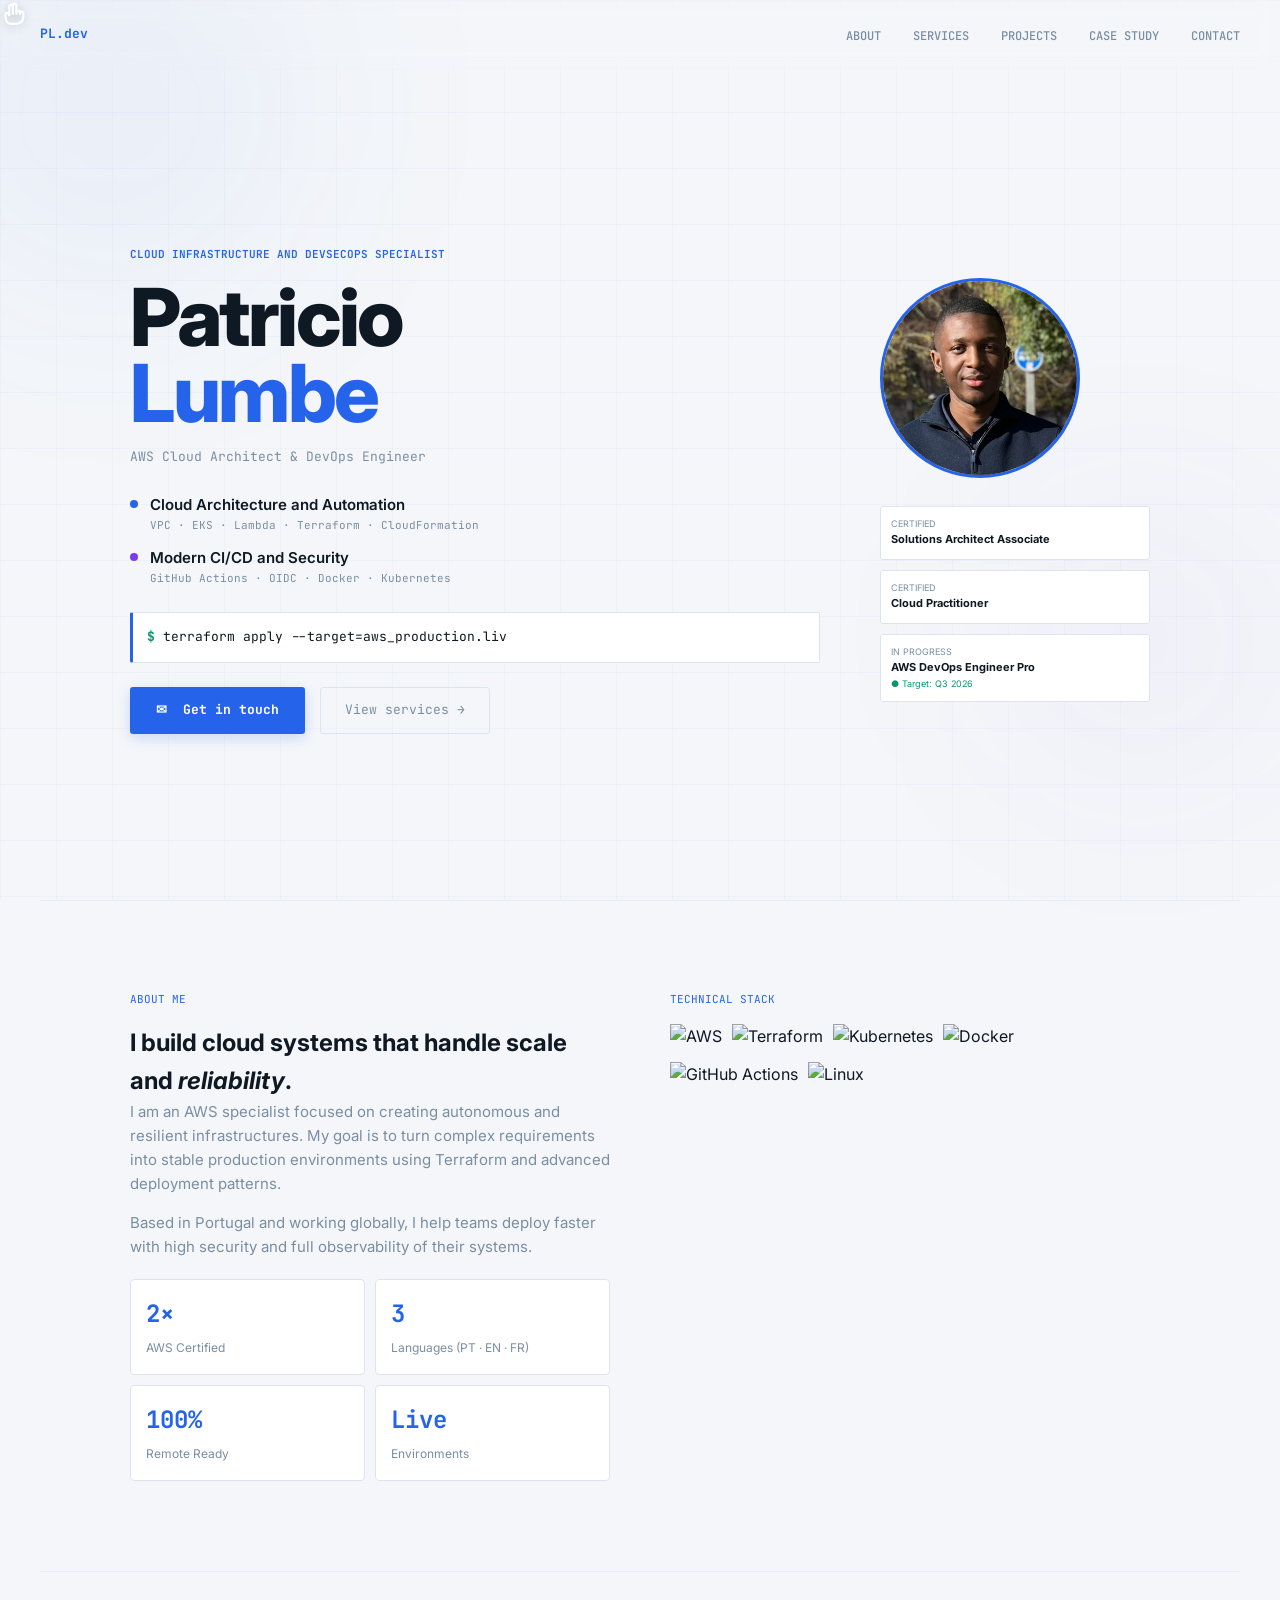
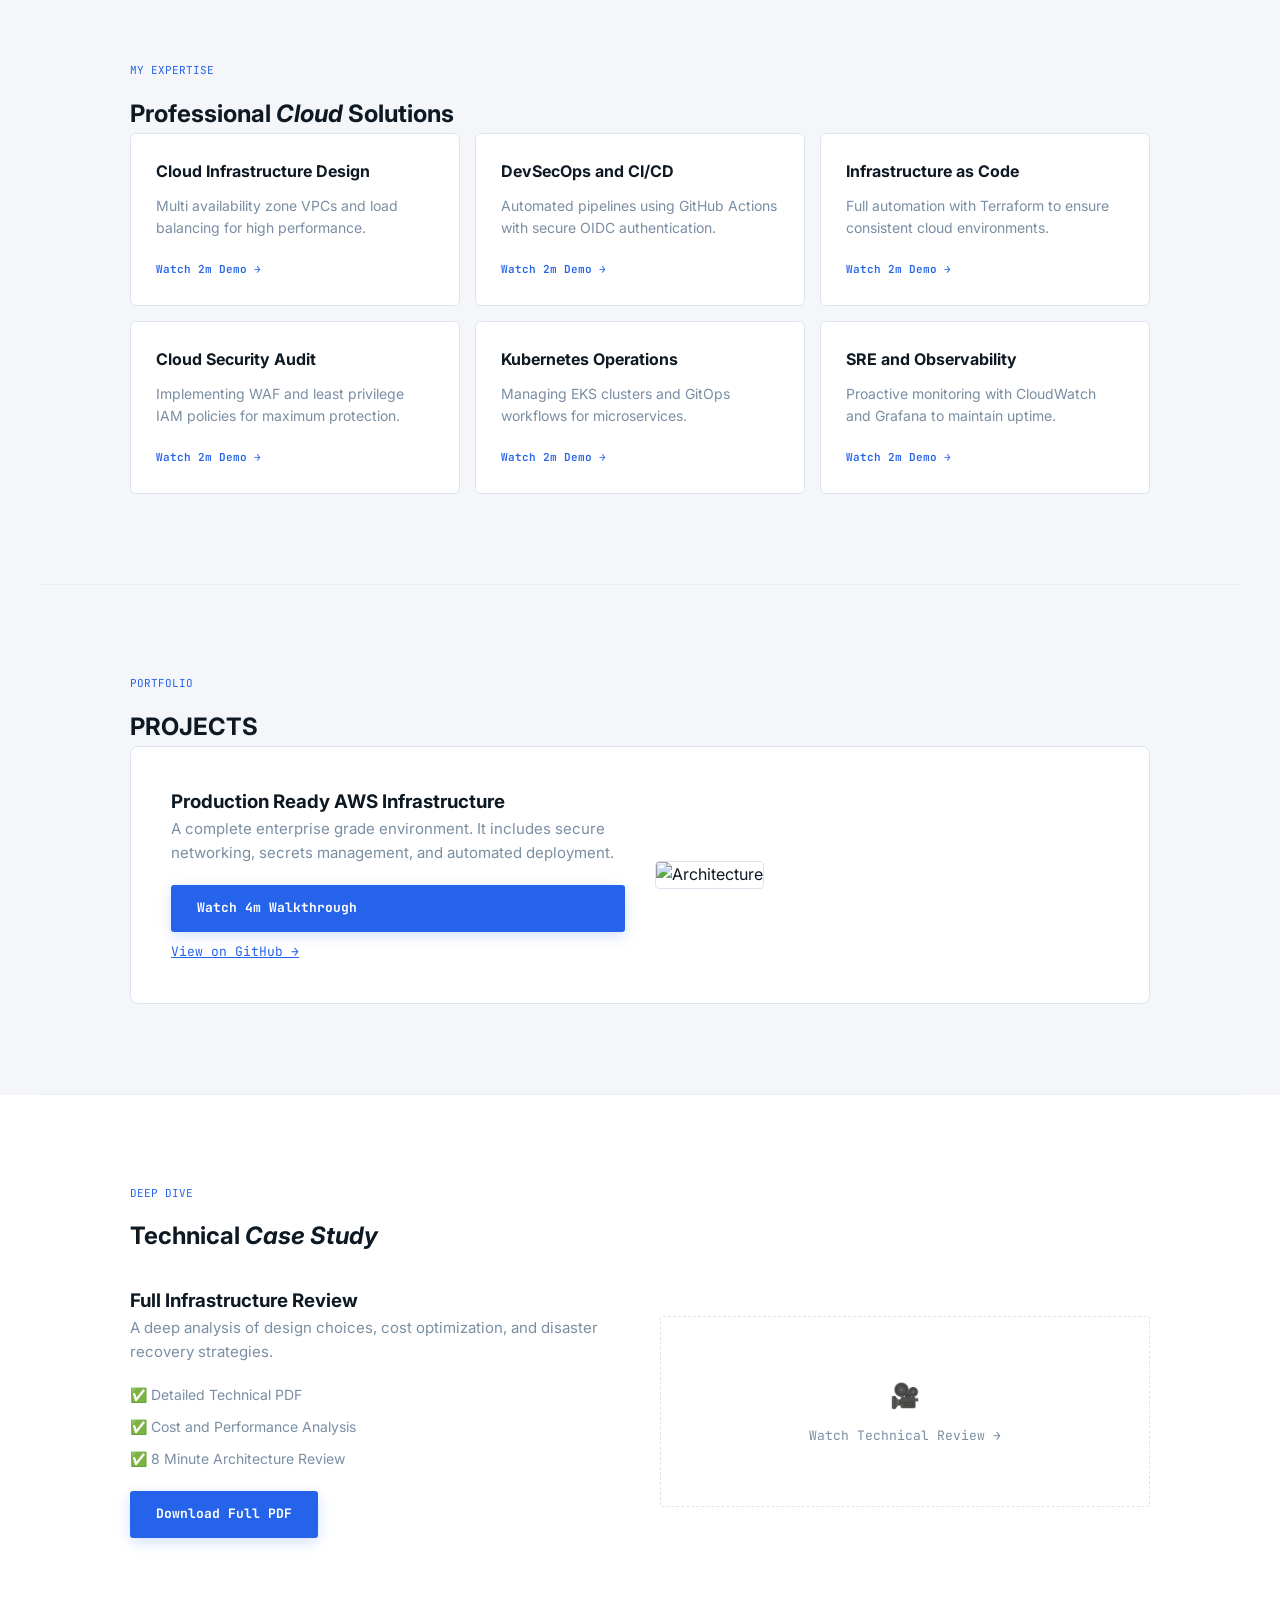
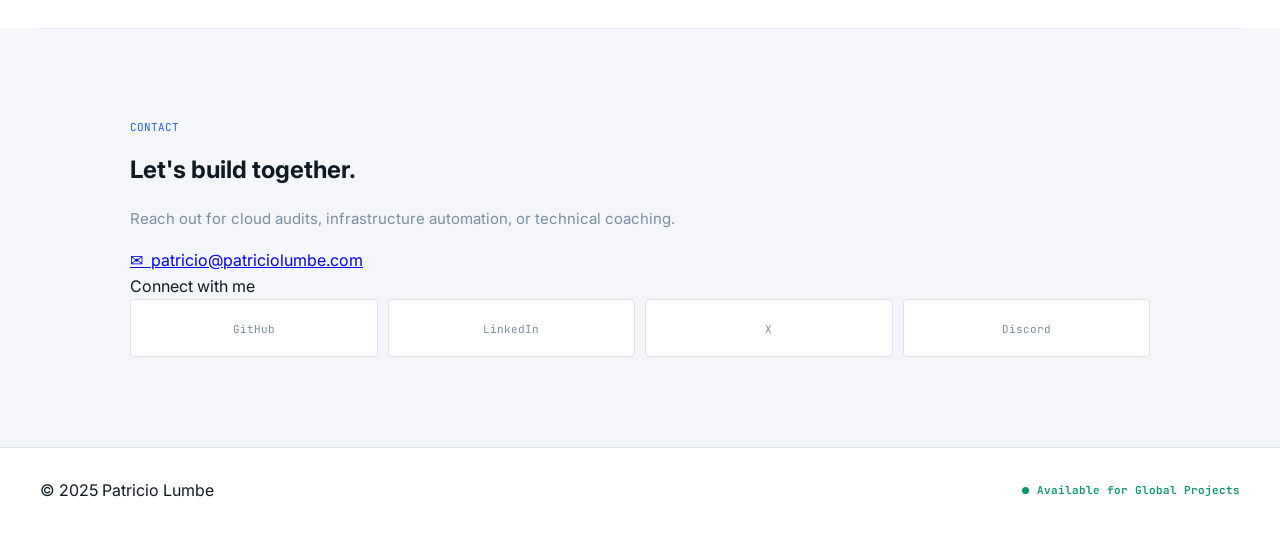
==== index.html @ 982b3b71 "style: white hand cursor and refined project sections" ====
<!DOCTYPE html>
<html lang="en">
<head>
  <meta charset="UTF-8" />
  <meta name="viewport" content="width=device-width, initial-scale=1.0" />
  <meta name="description" content="Patricio Lumbe — AWS Cloud Architect and DevOps Engineer. I build secure and automated cloud systems." />

  <title>Patricio Lumbe — AWS Cloud Architect & DevOps Engineer</title>

  <link rel="preconnect" href="https://fonts.googleapis.com" />
  <link rel="preconnect" href="https://fonts.gstatic.com" crossorigin />
  <link href="https://fonts.googleapis.com/css2?family=Inter:wght@300;400;500;600;700;800&family=JetBrains+Mono:wght@400;500;700&display=swap" rel="stylesheet" />
  <link rel="stylesheet" href="CSS/style.css" />
</head>
<body>

  <div class="cursor" id="cursor">
    <svg viewBox="0 0 24 24" width="28" height="28" fill="none" xmlns="http://www.w3.org/2000/svg">
      <path d="M8 13V5.5a1.5 1.5 0 0 1 3 0V12" stroke="white" stroke-width="1.8" stroke-linecap="round"/>
      <path d="M11 12V4.5a1.5 1.5 0 0 1 3 0V12" stroke="white" stroke-width="1.8" stroke-linecap="round"/>
      <path d="M14 10.5a1.5 1.5 0 0 1 3 0V12" stroke="white" stroke-width="1.8" stroke-linecap="round"/>
      <path d="M17 11.5a1.5 1.5 0 0 1 3 0v3a6 6 0 0 1-6 6H9.5A4.5 4.5 0 0 1 5 16l-.5-3.5a1.5 1.5 0 0 1 2.914-.514L8 13" stroke="white" stroke-width="1.8" stroke-linecap="round" stroke-linejoin="round"/>
    </svg>
  </div>

  <div class="grid-bg"></div>
  <div class="orb orb-1"></div>
  <div class="orb orb-2"></div>

  <nav id="navbar">
    <a href="#hero" class="nav-logo">PL<span>.dev</span></a>
    <ul class="nav-links">
      <li><a href="#about">About</a></li>
      <li><a href="#services">Services</a></li>
      <li><a href="#projects">Projects</a></li>
      <li><a href="#study-case">Case Study</a></li>
      <li><a href="#contact">Contact</a></li>
    </ul>
  </nav>

  <main>
    <section id="hero">
      <div class="container">
        <div class="hero-inner">
          <div>
            <p class="hero-tag">Cloud Infrastructure and DevSecOps Specialist</p>
            <h1>
              <span class="first">Patricio</span>
              <span class="last">Lumbe</span>
            </h1>
            <p class="hero-role">AWS Cloud Architect & DevOps Engineer</p>

            <div class="hero-specialties">
              <div class="specialty">
                <span class="dot dot-blue"></span>
                <div>
                  Cloud Architecture and Automation
                  <span class="sub">VPC · EKS · Lambda · Terraform · CloudFormation</span>
                </div>
              </div>
              <div class="specialty">
                <span class="dot dot-purple"></span>
                <div>
                  Modern CI/CD and Security
                  <span class="sub">GitHub Actions · OIDC · Docker · Kubernetes</span>
                </div>
              </div>
            </div>

            <div class="terminal-line">
              <span class="prompt">$ </span><span class="cmd" id="t-cmd"></span><span class="arg" id="t-arg"></span>
            </div>

            <div class="hero-cta">
              <a href="mailto:patricio@patriciolumbe.com" class="btn-primary">
                <span>&#9993;&nbsp; Get in touch</span>
              </a>
              <a href="#services" class="btn-ghost">View services &rarr;</a>
            </div>
          </div>

          <div class="hero-right">
            <div class="hero-photo-wrap">
              <img src="Assets/patricio-profile.jpg" alt="Patricio Lumbe" class="hero-photo" />
            </div>
            <div class="badge aws">
              <div class="badge-label">Certified</div>
              <div class="badge-name">Solutions Architect Associate</div>
            </div>
            <div class="badge aws">
              <div class="badge-label">Certified</div>
              <div class="badge-name">Cloud Practitioner</div>
            </div>
            <div class="badge dop">
              <div class="badge-label">In Progress</div>
              <div class="badge-name">AWS DevOps Engineer Pro</div>
              <div class="badge-sub">&#9679; Target: Q3 2026</div>
            </div>
          </div>
        </div>
      </div>
    </section>

    <div class="divider"></div>

    <section id="about" class="section-pad">
      <div class="container">
        <div class="about-grid">
          <div class="reveal-left">
            <p class="section-label">About Me</p>
            <h2>I build cloud systems that handle scale and <em>reliability</em>.</h2>
            <p class="about-text">I am an AWS specialist focused on creating autonomous and resilient infrastructures. My goal is to turn complex requirements into stable production environments using Terraform and advanced deployment patterns.</p>
            <p class="about-text">Based in Portugal and working globally, I help teams deploy faster with high security and full observability of their systems.</p>
            
            <div class="stats-grid">
              <div class="stat"><span class="stat-number">2&#215;</span><span class="stat-desc">AWS Certified</span></div>
              <div class="stat"><span class="stat-number">3</span><span class="stat-desc">Languages (PT · EN · FR)</span></div>
              <div class="stat"><span class="stat-number">100%</span><span class="stat-desc">Remote Ready</span></div>
              <div class="stat"><span class="stat-number">Live</span><span class="stat-desc">Environments</span></div>
            </div>
          </div>

          <div class="reveal-right">
            <p class="section-label">Technical Stack</p>
            <div class="skills-cloud" style="display: flex; flex-wrap: wrap; gap: 10px;">
              <img src="https://img.shields.io/badge/AWS-%23FF9900.svg?style=for-the-badge&logo=amazon-aws&logoColor=white" alt="AWS">
              <img src="https://img.shields.io/badge/terraform-%235835CC.svg?style=for-the-badge&logo=terraform&logoColor=white" alt="Terraform">
              <img src="https://img.shields.io/badge/kubernetes-%23326ce5.svg?style=for-the-badge&logo=kubernetes&logoColor=white" alt="Kubernetes">
              <img src="https://img.shields.io/badge/docker-%230db7ed.svg?style=for-the-badge&logo=docker&logoColor=white" alt="Docker">
              <img src="https://img.shields.io/badge/github%20actions-%232671E5.svg?style=for-the-badge&logo=githubactions&logoColor=white" alt="GitHub Actions">
              <img src="https://img.shields.io/badge/linux-%23FCC624.svg?style=for-the-badge&logo=linux&logoColor=black" alt="Linux">
            </div>
          </div>
        </div>
      </div>
    </section>

    <div class="divider"></div>

    <section id="services" class="section-pad">
      <div class="container">
        <div class="services-header fade-up">
          <p class="section-label">My Expertise</p>
          <h2>Professional <em>Cloud</em> Solutions</h2>
        </div>
        <div class="services-grid">
          <div class="service-card">
            <div class="service-title">Cloud Infrastructure Design</div>
            <p class="service-desc">Multi availability zone VPCs and load balancing for high performance.</p>
            <a href="#projects" class="service-tag">Watch 2m Demo &rarr;</a>
          </div>
          <div class="service-card">
            <div class="service-title">DevSecOps and CI/CD</div>
            <p class="service-desc">Automated pipelines using GitHub Actions with secure OIDC authentication.</p>
            <a href="#projects" class="service-tag">Watch 2m Demo &rarr;</a>
          </div>
          <div class="service-card">
            <div class="service-title">Infrastructure as Code</div>
            <p class="service-desc">Full automation with Terraform to ensure consistent cloud environments.</p>
            <a href="#projects" class="service-tag">Watch 2m Demo &rarr;</a>
          </div>
          <div class="service-card">
            <div class="service-title">Cloud Security Audit</div>
            <p class="service-desc">Implementing WAF and least privilege IAM policies for maximum protection.</p>
            <a href="#projects" class="service-tag">Watch 2m Demo &rarr;</a>
          </div>
          <div class="service-card">
            <div class="service-title">Kubernetes Operations</div>
            <p class="service-desc">Managing EKS clusters and GitOps workflows for microservices.</p>
            <a href="#projects" class="service-tag">Watch 2m Demo &rarr;</a>
          </div>
          <div class="service-card">
            <div class="service-title">SRE and Observability</div>
            <p class="service-desc">Proactive monitoring with CloudWatch and Grafana to maintain uptime.</p>
            <a href="#projects" class="service-tag">Watch 2m Demo &rarr;</a>
          </div>
        </div>
      </div>
    </section>

    <div class="divider"></div>

    <section id="projects" class="section-pad">
      <div class="container">
        <div class="projects-header reveal-left">
          <div>
            <p class="section-label">Portfolio</p>
            <h2>PROJECTS</h2>
          </div>
        </div>
        <div class="project-showcase" style="background: var(--surface); padding: 40px; border: 1px solid var(--border); border-radius: 8px; display: grid; grid-template-columns: 1fr 1fr; gap: 30px; align-items: center;">
           <div class="project-content">
              <h3>Production Ready AWS Infrastructure</h3>
              <p class="about-text">A complete enterprise grade environment. It includes secure networking, secrets management, and automated deployment.</p>
              <div class="cta-group" style="margin-top: 20px; display: flex; flex-direction: column; gap: 10px;">
                 <a href="#" class="btn-primary"><span>Watch 4m Walkthrough</span></a>
                 <a href="https://github.com/Lumbenlengo/production-ready-aws-infrastructure" target="_blank" style="color: var(--accent); font-family: var(--mono); font-size: 13px;">View on GitHub &rarr;</a>
              </div>
           </div>
           <div class="project-image">
              <img src="Assets/diagram-preview.jpg" alt="Architecture" style="width: 100%; border-radius: 4px; border: 1px solid var(--border);">
           </div>
        </div>
      </div>
    </section>

    <div class="divider"></div>

    <section id="study-case" class="section-pad" style="background: var(--surface);">
      <div class="container">
        <div class="reveal-left">
            <p class="section-label">Deep Dive</p>
            <h2>Technical <em>Case Study</em></h2>
        </div>
        <div class="study-card" style="display: grid; grid-template-columns: 1fr 1fr; gap: 40px; align-items: center; margin-top: 30px;">
           <div>
              <h3>Full Infrastructure Review</h3>
              <p class="about-text">A deep analysis of design choices, cost optimization, and disaster recovery strategies.</p>
              <ul style="margin: 20px 0; color: var(--muted); font-size: 14px; list-style: none; padding: 0;">
                 <li style="margin-bottom: 10px;">✅ Detailed Technical PDF</li>
                 <li style="margin-bottom: 10px;">✅ Cost and Performance Analysis</li>
                 <li style="margin-bottom: 10px;">✅ 8 Minute Architecture Review</li>
              </ul>
              <a href="#" class="btn-primary"><span>Download Full PDF</span></a>
           </div>
           <div class="video-preview" style="text-align: center;">
              <a href="#" class="btn-ghost" style="padding: 60px 20px; display: block; border-style: dashed; text-decoration: none;">
                <span style="display: block; font-size: 24px; margin-bottom: 10px;">🎥</span>
                Watch Technical Review &rarr;
              </a>
           </div>
        </div>
      </div>
    </section>

    <div class="divider"></div>

    <section id="contact" class="section-pad">
      <div class="container">
        <div class="contact-inner">
          <div class="reveal-left">
            <p class="section-label">Contact</p>
            <h2>Let's build together.</h2>
            <p style="color:var(--muted);font-size:15px;line-height:1.75;margin:16px 0;">Reach out for cloud audits, infrastructure automation, or technical coaching.</p>
            <a href="mailto:patricio@patriciolumbe.com" class="contact-email">&#9993;&nbsp; patricio@patriciolumbe.com</a>
          </div>
          <div class="reveal-right">
            <p class="social-title">Connect with me</p>
            <div class="social-grid">
              <a href="https://github.com/Lumbenlengo" target="_blank" class="social-link github"><span class="social-name">GitHub</span></a>
              <a href="https://www.linkedin.com/in/patricio-lumbenlengo-62b746277/?locale=fr" target="_blank" class="social-link linkedin"><span class="social-name">LinkedIn</span></a>
              <a href="https://x.com/LumbePatricio" target="_blank" class="social-link twitter"><span class="social-name">X</span></a>
              <a href="#" class="social-link discord" title="Patricio Lumbe | AWS & DevOps"><span class="social-name">Discord</span></a>
            </div>
          </div>
        </div>
      </div>
    </section>
  </main>

  <footer>
    <p class="footer-text">&copy; 2025 <span>Patricio Lumbe</span></p>
    <div class="availability">
      <span class="availability-dot"></span>
      Available for Global Projects
    </div>
  </footer>

  <script src="JS/script.js"></script>
</body>
</html>
---- CSS/style.css ----
/* ============================================================
   patriciolumbe.com — Main Stylesheet
   ============================================================ */

:root {
  --bg: #f4f6f9;
  --surface: #ffffff;
  --border: #dce4ef;
  --accent: #2563eb;
  --accent2: #7c3aed;
  --accent3: #059669;
  --text: #0f1923;
  --muted: #7a8ea3;
  --sans: 'Inter', sans-serif;
  --mono: 'JetBrains Mono', monospace;
  --shadow: 0 4px 24px rgba(0, 0, 0, 0.05);
  --shadow-lg: 0 16px 48px rgba(0, 0, 0, 0.1);
}

*, *::before, *::after {
  box-sizing: border-box;
  margin: 0;
  padding: 0;
}

html {
  scroll-behavior: smooth;
}

body {
  background: var(--bg);
  color: var(--text);
  font-family: var(--sans);
  overflow-x: hidden;
  cursor: none; /* Hide default cursor for custom hand */
  line-height: 1.6;
}

/* ── WHITE HAND CURSOR ── */
.cursor {
  position: fixed;
  pointer-events: none;
  z-index: 9999;
  width: 28px;
  height: 28px;
  filter: drop-shadow(0 2px 5px rgba(0, 0, 0, 0.2));
  transition: transform 0.15s ease;
}

.cursor.hovering {
  transform: scale(1.15);
}

@media (max-width: 900px) {
  .cursor { display: none; }
  body { cursor: auto; }
}

/* ── BACKGROUND ── */
.grid-bg {
  position: fixed;
  inset: 0;
  pointer-events: none;
  z-index: 0;
  background-image:
    linear-gradient(rgba(37, 99, 235, 0.03) 1px, transparent 1px),
    linear-gradient(90deg, rgba(37, 99, 235, 0.03) 1px, transparent 1px);
  background-size: 56px 56px;
}

.orb {
  position: fixed;
  border-radius: 50%;
  filter: blur(90px);
  pointer-events: none;
  z-index: 0;
}

.orb-1 {
  width: 580px; height: 580px;
  background: radial-gradient(circle, rgba(37, 99, 235, 0.07) 0%, transparent 70%);
  top: -180px; left: -180px;
}

.orb-2 {
  width: 440px; height: 440px;
  background: radial-gradient(circle, rgba(124, 58, 237, 0.05) 0%, transparent 70%);
  bottom: 40px; right: -80px;
}

/* ── LAYOUT ── */
main { position: relative; z-index: 2; }
.container { width: 100%; max-width: 1100px; margin: 0 auto; padding: 0 40px; }

/* ── NAVIGATION ── */
nav {
  position: fixed;
  top: 0; left: 0; right: 0;
  z-index: 100;
  padding: 22px 40px;
  display: flex;
  justify-content: space-between;
  align-items: center;
}

.nav-logo { font-family: var(--mono); font-size: 13px; color: var(--accent); text-decoration: none; font-weight: 700; }
.nav-links { display: flex; gap: 32px; list-style: none; }
.nav-links a { font-family: var(--mono); font-size: 12px; color: var(--muted); text-decoration: none; text-transform: uppercase; font-weight: 500; }
.nav-links a:hover { color: var(--accent); }

/* ── HERO ── */
#hero { min-height: 100vh; display: flex; align-items: center; padding-top: 80px; }
.hero-inner { display: grid; grid-template-columns: 1fr 270px; gap: 60px; align-items: center; width: 100%; }

h1 { font-weight: 800; font-size: clamp(46px, 7vw, 80px); line-height: 0.95; letter-spacing: -0.03em; margin-bottom: 16px; }
h1 .last { color: var(--accent); display: block; }

.hero-tag { font-family: var(--mono); font-size: 11px; color: var(--accent); margin-bottom: 15px; font-weight: 600; text-transform: uppercase; }
.hero-role { font-family: var(--mono); font-size: 13px; color: var(--muted); margin-bottom: 25px; }

.specialty { display: flex; gap: 12px; font-size: 15px; font-weight: 600; margin-bottom: 12px; }
.dot { width: 8px; height: 8px; border-radius: 50%; margin-top: 7px; flex-shrink: 0; }
.dot-blue { background: var(--accent); }
.dot-purple { background: var(--accent2); }
.sub { font-family: var(--mono); font-size: 11px; color: var(--muted); display: block; font-weight: 400; }

/* ── TERMINAL ── */
.terminal-line { font-family: var(--mono); font-size: 13px; padding: 14px; background: #fff; border: 1px solid var(--border); border-left: 3px solid var(--accent); margin: 24px 0; border-radius: 2px; }
.prompt { color: var(--accent3); font-weight: 700; }

/* ── BUTTONS ── */
.hero-cta { display: flex; gap: 15px; align-items: center; }
.btn-primary { 
    display: inline-flex; padding: 13px 26px; background: var(--accent); color: #fff; 
    font-family: var(--mono); font-size: 13px; font-weight: 700; text-decoration: none; 
    border-radius: 3px; box-shadow: 0 4px 14px rgba(37, 99, 235, 0.2); 
}
.btn-ghost { 
    display: inline-flex; padding: 12px 24px; border: 1.5px solid var(--border); color: var(--muted); 
    font-family: var(--mono); font-size: 13px; text-decoration: none; border-radius: 3px; 
}
.btn-ghost:hover { border-color: var(--accent); color: var(--accent); }

/* ── BADGES ── */
.hero-right { display: flex; flex-direction: column; gap: 10px; }
.hero-photo { width: 200px; height: 200px; border-radius: 50%; border: 3px solid var(--accent); object-fit: cover; margin-bottom: 10px; }
.badge { background: #fff; border: 1px solid var(--border); padding: 10px; border-radius: 3px; }
.badge-label { font-size: 9px; color: var(--muted); text-transform: uppercase; }
.badge-name { font-size: 11px; font-weight: 700; }
.badge-sub { font-size: 9px; color: var(--accent3); }

/* ── SECTIONS ── */
.section-pad { padding: 90px 0; }
.section-label { font-family: var(--mono); font-size: 11px; color: var(--accent); text-transform: uppercase; margin-bottom: 15px; }
.divider { height: 1px; background: var(--border); margin: 0 40px; opacity: 0.5; }

/* ── ABOUT ── */
.about-grid { display: grid; grid-template-columns: 1fr 1fr; gap: 60px; }
.about-text { color: var(--muted); font-size: 15px; margin-bottom: 15px; }
.stats-grid { display: grid; grid-template-columns: 1fr 1fr; gap: 10px; margin-top: 20px; }
.stat { background: #fff; border: 1px solid var(--border); padding: 15px; border-radius: 4px; }
.stat-number { color: var(--accent); font-weight: 700; font-size: 24px; display: block; font-family: var(--mono); }
.stat-desc { font-size: 12px; color: var(--muted); }

/* ── TECH STACK ── */
.skills-cloud img { height: 28px; transition: transform 0.2s; }
.skills-cloud img:hover { transform: scale(1.1); }

/* ── SERVICES ── */
.services-grid { display: grid; grid-template-columns: repeat(3, 1fr); gap: 15px; }
.service-card { background: #fff; border: 1px solid var(--border); padding: 25px; border-radius: 6px; transition: transform 0.3s; }
.service-card:hover { transform: translateY(-5px); border-color: var(--accent); }
.service-title { font-weight: 700; margin-bottom: 10px; font-size: 16px; }
.service-desc { font-size: 14px; color: var(--muted); margin-bottom: 15px; }
.service-tag { font-family: var(--mono); font-size: 11px; color: var(--accent); text-decoration: none; font-weight: 600; }

/* ── PROJECTS & STUDY CASE ── */
.project-showcase, .study-card { display: grid; grid-template-columns: 1fr 1fr; gap: 30px; align-items: center; }

/* ── SOCIAL ── */
.social-grid { display: grid; grid-template-columns: repeat(4, 1fr); gap: 10px; }
.social-link { background: #fff; border: 1px solid var(--border); padding: 15px; text-align: center; text-decoration: none; border-radius: 4px; }
.social-name { font-family: var(--mono); font-size: 11px; color: var(--muted); }
.social-link:hover { border-color: var(--accent); }

/* ── FOOTER ── */
footer { padding: 30px 40px; border-top: 1px solid var(--border); display: flex; justify-content: space-between; background: #fff; }
.availability { display: flex; align-items: center; gap: 8px; color: var(--accent3); font-weight: 600; font-size: 11px; font-family: var(--mono); }
.availability-dot { width: 7px; height: 7px; background: var(--accent3); border-radius: 50%; }

/* ── RESPONSIVE ── */
@media (max-width: 900px) {
  .hero-inner, .about-grid, .services-grid, .project-showcase, .study-card, .contact-inner { grid-template-columns: 1fr !important; }
  .hero-right { order: -1; align-items: center; }
  .social-grid { grid-template-columns: 1fr 1fr; }
  nav { padding: 15px 20px; }
  .nav-links { display: none; }
}
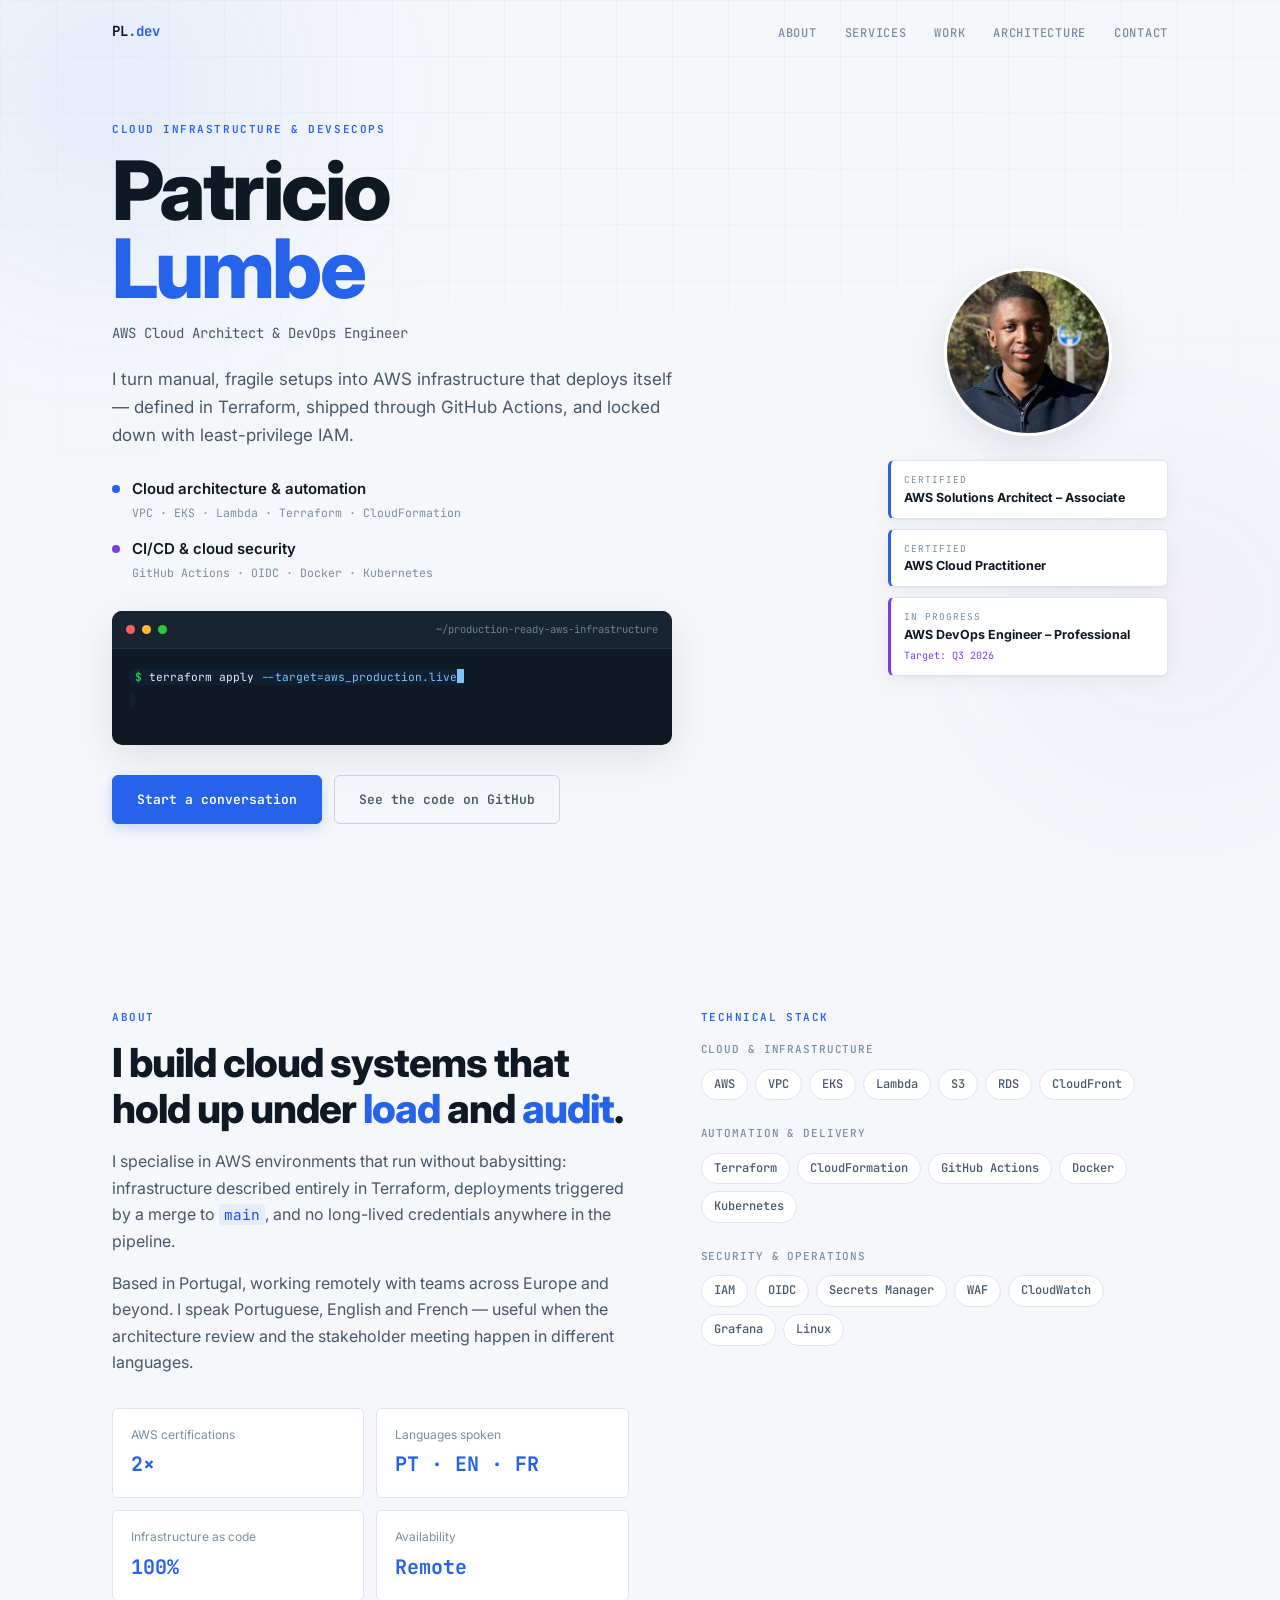
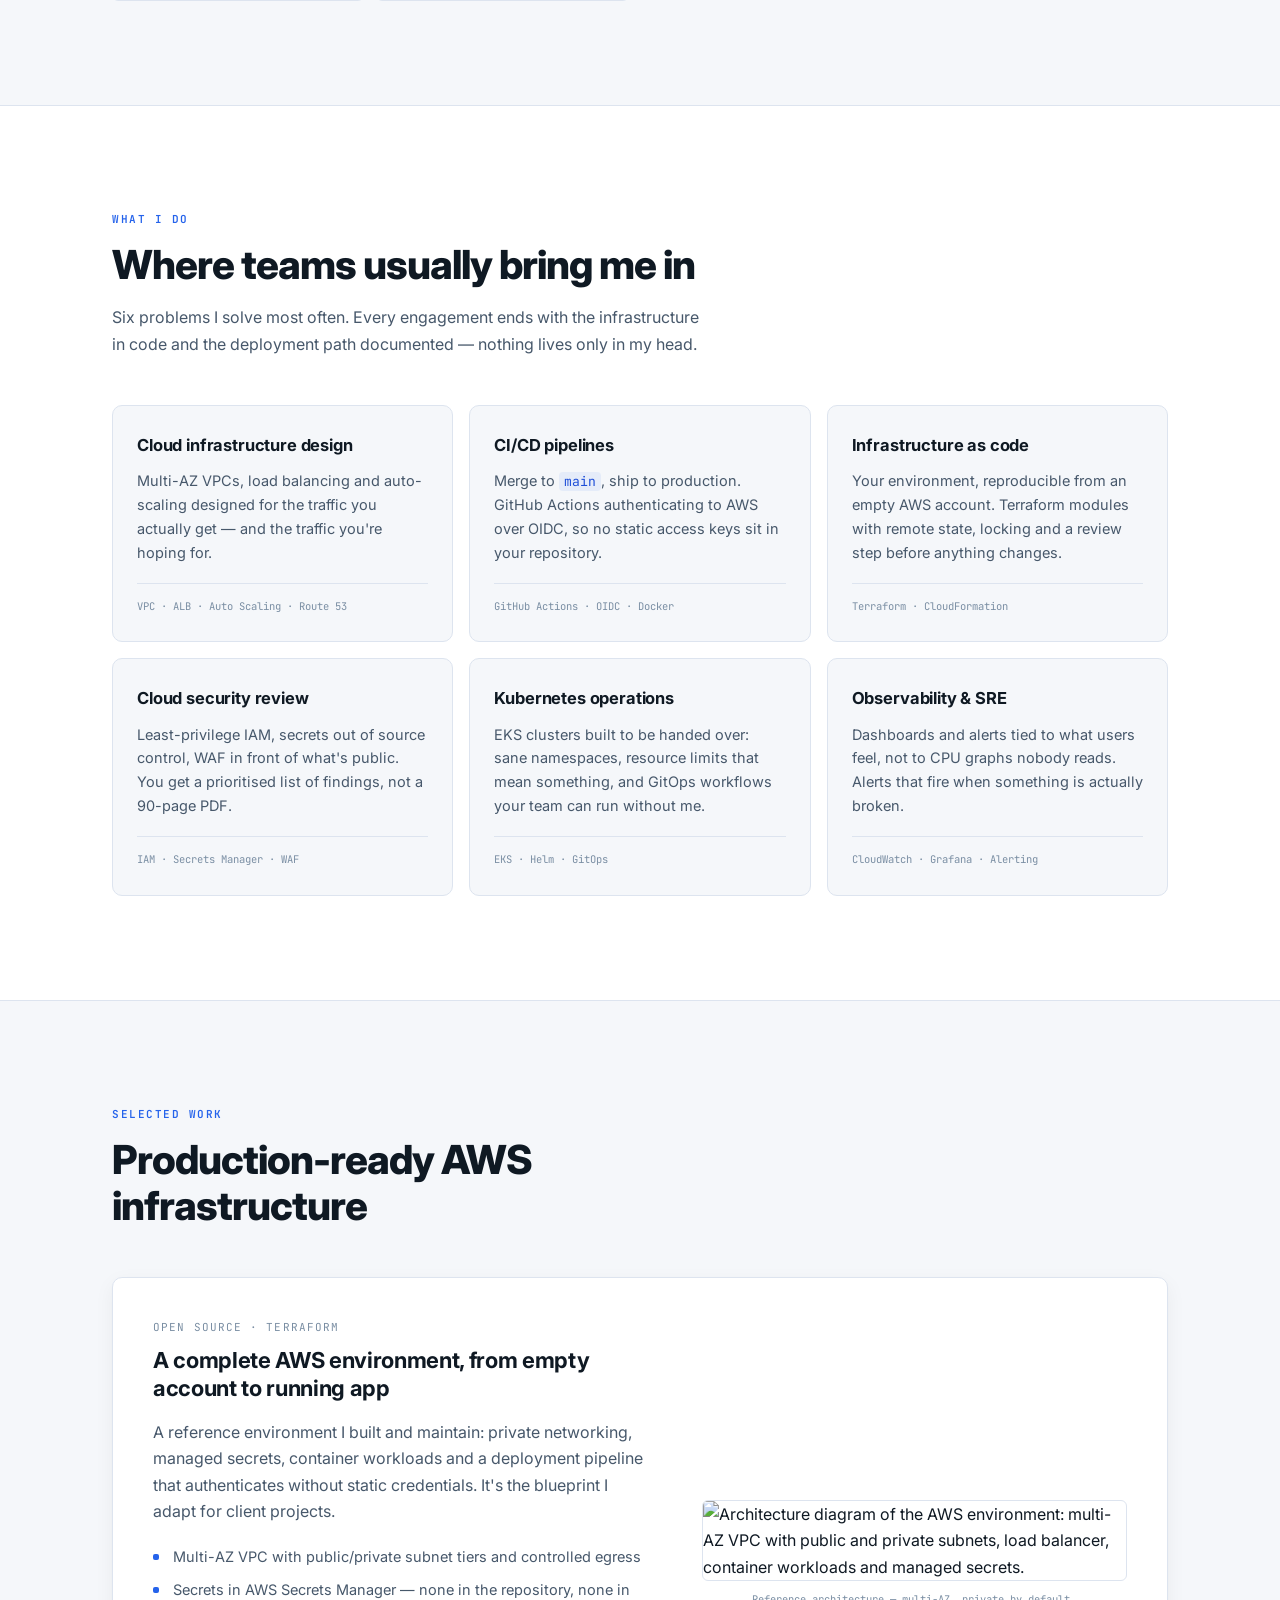
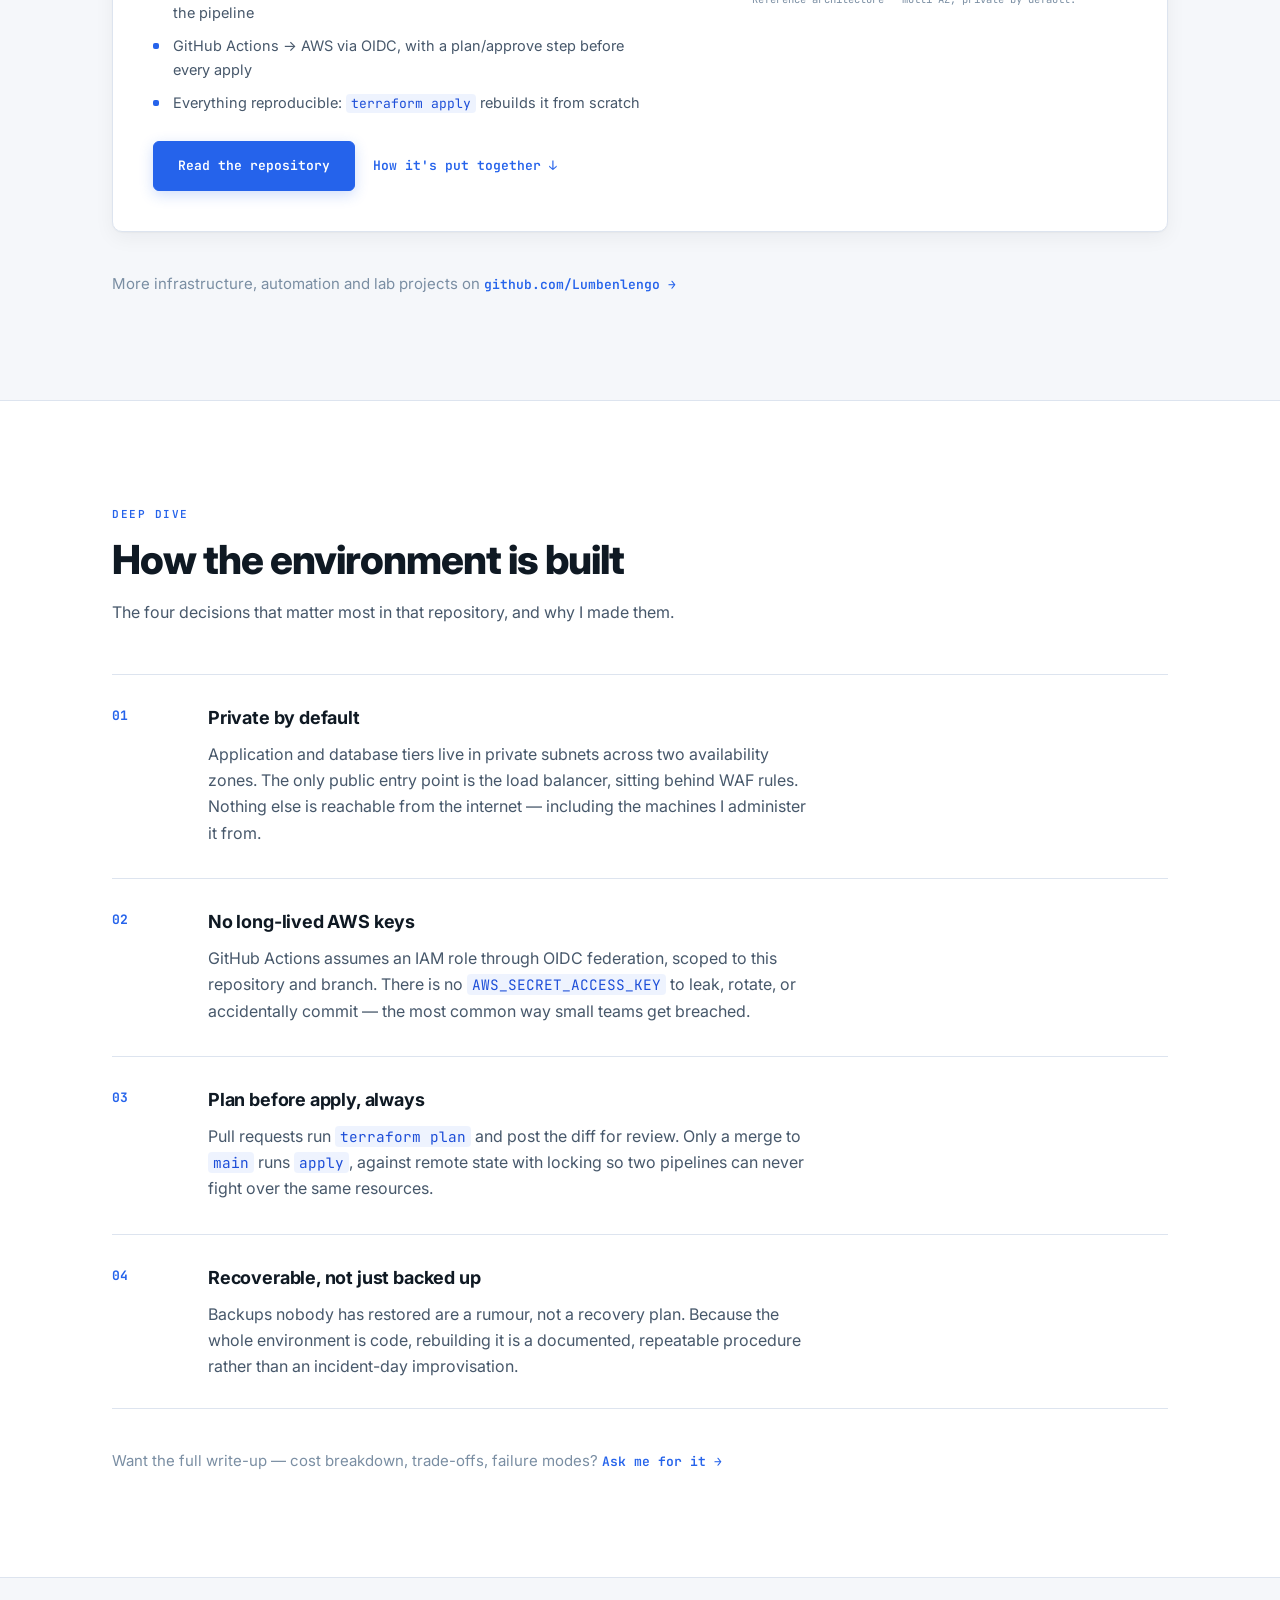
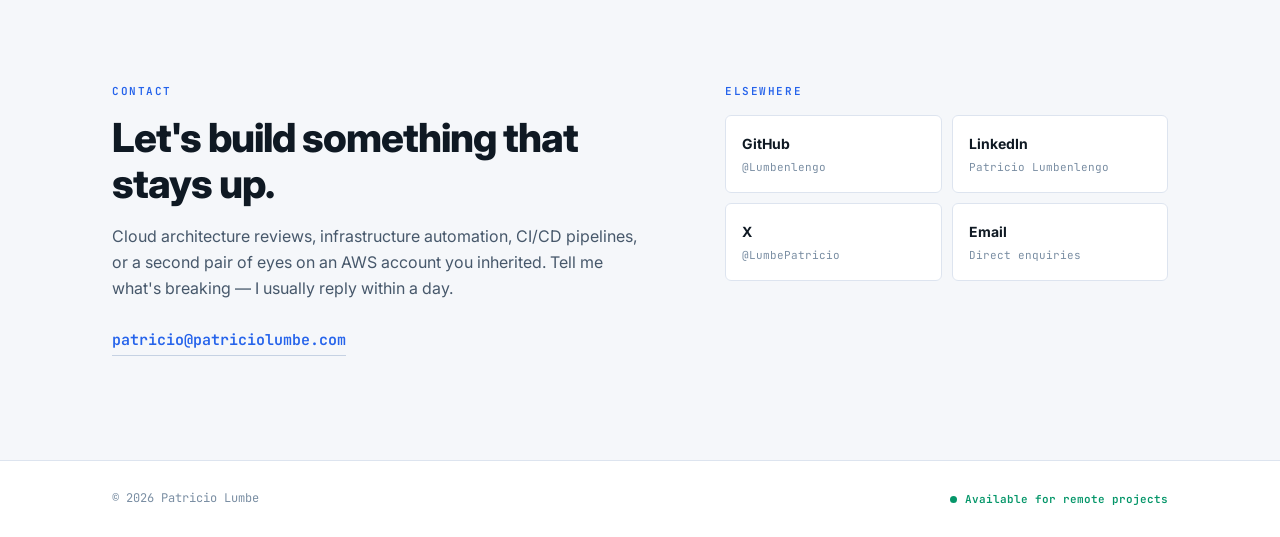
==== commit e98d916f: "All the changes" ====
--- a/index.html
+++ b/index.html
@@ -3,269 +3,475 @@
 <head>
   <meta charset="UTF-8" />
   <meta name="viewport" content="width=device-width, initial-scale=1.0" />
-  <meta name="description" content="Patricio Lumbe — AWS Cloud Architect and DevOps Engineer. I build secure and automated cloud systems." />
-
-  <title>Patricio Lumbe — AWS Cloud Architect & DevOps Engineer</title>
+
+  <title>Patricio Lumbe — AWS Cloud Architect &amp; DevOps Engineer</title>
+  <meta name="description" content="AWS Cloud Architect and DevOps Engineer. I design secure, automated AWS infrastructure with Terraform, Kubernetes and CI/CD pipelines." />
+  <meta name="author" content="Patricio Lumbe" />
+  <link rel="canonical" href="https://patriciolumbe.com/" />
+  <meta name="theme-color" content="#2563eb" />
+
+  <!-- Social preview -->
+  <meta property="og:type" content="website" />
+  <meta property="og:url" content="https://patriciolumbe.com/" />
+  <meta property="og:title" content="Patricio Lumbe — AWS Cloud Architect &amp; DevOps Engineer" />
+  <meta property="og:description" content="I design secure, automated AWS infrastructure with Terraform, Kubernetes and CI/CD pipelines." />
+  <meta property="og:image" content="https://patriciolumbe.com/Assets/og-preview.jpg" />
+  <meta property="og:image:alt" content="Patricio Lumbe — AWS Cloud Architect and DevOps Engineer" />
+  <meta name="twitter:card" content="summary_large_image" />
+  <meta name="twitter:site" content="@LumbePatricio" />
+  <meta name="twitter:title" content="Patricio Lumbe — AWS Cloud Architect &amp; DevOps Engineer" />
+  <meta name="twitter:description" content="I design secure, automated AWS infrastructure with Terraform, Kubernetes and CI/CD pipelines." />
+  <meta name="twitter:image" content="https://patriciolumbe.com/Assets/og-preview.jpg" />
 
   <link rel="preconnect" href="https://fonts.googleapis.com" />
   <link rel="preconnect" href="https://fonts.gstatic.com" crossorigin />
-  <link href="https://fonts.googleapis.com/css2?family=Inter:wght@300;400;500;600;700;800&family=JetBrains+Mono:wght@400;500;700&display=swap" rel="stylesheet" />
+  <link href="https://fonts.googleapis.com/css2?family=Inter:wght@400;500;600;700;800&family=JetBrains+Mono:wght@400;500;700&display=swap" rel="stylesheet" />
   <link rel="stylesheet" href="CSS/style.css" />
+
+  <!-- Structured data: helps recruiters' tools and search engines read the page -->
+  <script type="application/ld+json">
+  {
+    "@context": "https://schema.org",
+    "@type": "Person",
+    "name": "Patricio Lumbe",
+    "jobTitle": "AWS Cloud Architect & DevOps Engineer",
+    "email": "mailto:patricio@patriciolumbe.com",
+    "url": "https://patriciolumbe.com",
+    "knowsLanguage": ["Portuguese", "English", "French"],
+    "sameAs": [
+      "https://github.com/Lumbenlengo",
+      "https://www.linkedin.com/in/patricio-lumbenlengo-62b746277/",
+      "https://x.com/LumbePatricio"
+    ]
+  }
+  </script>
 </head>
 <body>
 
-  <div class="cursor" id="cursor">
-    <svg viewBox="0 0 24 24" width="28" height="28" fill="none" xmlns="http://www.w3.org/2000/svg">
-      <path d="M8 13V5.5a1.5 1.5 0 0 1 3 0V12" stroke="white" stroke-width="1.8" stroke-linecap="round"/>
-      <path d="M11 12V4.5a1.5 1.5 0 0 1 3 0V12" stroke="white" stroke-width="1.8" stroke-linecap="round"/>
-      <path d="M14 10.5a1.5 1.5 0 0 1 3 0V12" stroke="white" stroke-width="1.8" stroke-linecap="round"/>
-      <path d="M17 11.5a1.5 1.5 0 0 1 3 0v3a6 6 0 0 1-6 6H9.5A4.5 4.5 0 0 1 5 16l-.5-3.5a1.5 1.5 0 0 1 2.914-.514L8 13" stroke="white" stroke-width="1.8" stroke-linecap="round" stroke-linejoin="round"/>
-    </svg>
-  </div>
-
-  <div class="grid-bg"></div>
-  <div class="orb orb-1"></div>
-  <div class="orb orb-2"></div>
-
-  <nav id="navbar">
-    <a href="#hero" class="nav-logo">PL<span>.dev</span></a>
-    <ul class="nav-links">
-      <li><a href="#about">About</a></li>
-      <li><a href="#services">Services</a></li>
-      <li><a href="#projects">Projects</a></li>
-      <li><a href="#study-case">Case Study</a></li>
-      <li><a href="#contact">Contact</a></li>
-    </ul>
-  </nav>
-
-  <main>
-    <section id="hero">
+  <a class="skip-link" href="#main">Skip to content</a>
+
+  <div class="grid-bg" aria-hidden="true"></div>
+  <div class="orb orb-1" aria-hidden="true"></div>
+  <div class="orb orb-2" aria-hidden="true"></div>
+
+  <header class="nav" id="navbar">
+    <div class="nav-inner">
+      <a href="#hero" class="nav-logo">PL<span>.dev</span></a>
+
+      <button class="nav-toggle" id="nav-toggle" aria-expanded="false" aria-controls="nav-menu" aria-label="Open menu">
+        <span class="nav-toggle-bar"></span>
+        <span class="nav-toggle-bar"></span>
+      </button>
+
+      <nav id="nav-menu" class="nav-menu" aria-label="Main">
+        <ul class="nav-links">
+          <li><a href="#about">About</a></li>
+          <li><a href="#services">Services</a></li>
+          <li><a href="#work">Work</a></li>
+          <li><a href="#architecture">Architecture</a></li>
+          <li><a href="#contact">Contact</a></li>
+        </ul>
+      </nav>
+    </div>
+  </header>
+
+  <main id="main">
+
+    <!-- ── HERO ───────────────────────────────────────────── -->
+    <section id="hero" class="hero">
+      <div class="container hero-inner">
+        <div class="hero-copy">
+          <p class="eyebrow">Cloud infrastructure &amp; DevSecOps</p>
+
+          <h1 class="hero-title">
+            <span class="hero-first">Patricio</span>
+            <span class="hero-last">Lumbe</span>
+          </h1>
+
+          <p class="hero-role">AWS Cloud Architect &amp; DevOps Engineer</p>
+
+          <p class="hero-pitch">
+            I turn manual, fragile setups into AWS infrastructure that deploys itself —
+            defined in Terraform, shipped through GitHub Actions, and locked down with
+            least-privilege IAM.
+          </p>
+
+          <ul class="specialties">
+            <li class="specialty">
+              <span class="dot dot-blue" aria-hidden="true"></span>
+              <span>
+                Cloud architecture &amp; automation
+                <span class="specialty-sub">VPC · EKS · Lambda · Terraform · CloudFormation</span>
+              </span>
+            </li>
+            <li class="specialty">
+              <span class="dot dot-purple" aria-hidden="true"></span>
+              <span>
+                CI/CD &amp; cloud security
+                <span class="specialty-sub">GitHub Actions · OIDC · Docker · Kubernetes</span>
+              </span>
+            </li>
+          </ul>
+
+          <div class="terminal" role="img" aria-label="Terminal running: terraform apply --target=aws_production.live. Apply complete: 24 added, 0 changed, 0 destroyed.">
+            <div class="terminal-bar" aria-hidden="true">
+              <span class="terminal-dot"></span>
+              <span class="terminal-dot"></span>
+              <span class="terminal-dot"></span>
+              <span class="terminal-file">~/production-ready-aws-infrastructure</span>
+            </div>
+            <pre class="terminal-body" aria-hidden="true"><code><span class="term-prompt">$ </span><span id="t-cmd" class="term-cmd"></span><span id="t-arg" class="term-arg"></span><span class="term-caret" id="t-caret"></span>
+<span class="term-out" id="t-out"></span></code></pre>
+          </div>
+
+          <div class="hero-cta">
+            <a href="mailto:patricio@patriciolumbe.com?subject=Cloud%20project%20enquiry" class="btn btn-primary">Start a conversation</a>
+            <a href="https://github.com/Lumbenlengo" class="btn btn-ghost" target="_blank" rel="noopener">See the code on GitHub</a>
+          </div>
+        </div>
+
+        <aside class="hero-side" aria-label="Certifications">
+          <img src="Assets/patricio-profile.jpg" alt="Portrait of Patricio Lumbe" class="hero-photo" width="200" height="200" />
+
+          <div class="badge">
+            <p class="badge-label">Certified</p>
+            <p class="badge-name">AWS Solutions Architect – Associate</p>
+          </div>
+          <div class="badge">
+            <p class="badge-label">Certified</p>
+            <p class="badge-name">AWS Cloud Practitioner</p>
+          </div>
+          <div class="badge badge-progress">
+            <p class="badge-label">In progress</p>
+            <p class="badge-name">AWS DevOps Engineer – Professional</p>
+            <p class="badge-sub">Target: Q3 2026</p>
+          </div>
+        </aside>
+      </div>
+    </section>
+
+    <!-- ── ABOUT ──────────────────────────────────────────── -->
+    <section id="about" class="section">
+      <div class="container about-grid">
+        <div class="reveal">
+          <p class="eyebrow">About</p>
+          <h2 class="section-title">I build cloud systems that hold up under <em>load</em> and <em>audit</em>.</h2>
+
+          <p class="prose">
+            I specialise in AWS environments that run without babysitting: infrastructure
+            described entirely in Terraform, deployments triggered by a merge to <code>main</code>,
+            and no long-lived credentials anywhere in the pipeline.
+          </p>
+          <p class="prose">
+            Based in Portugal, working remotely with teams across Europe and beyond.
+            I speak Portuguese, English and French — useful when the architecture review
+            and the stakeholder meeting happen in different languages.
+          </p>
+
+          <dl class="stats">
+            <div class="stat">
+              <dt class="stat-desc">AWS certifications</dt>
+              <dd class="stat-number">2×</dd>
+            </div>
+            <div class="stat">
+              <dt class="stat-desc">Languages spoken</dt>
+              <dd class="stat-number">PT · EN · FR</dd>
+            </div>
+            <div class="stat">
+              <dt class="stat-desc">Infrastructure as code</dt>
+              <dd class="stat-number">100%</dd>
+            </div>
+            <div class="stat">
+              <dt class="stat-desc">Availability</dt>
+              <dd class="stat-number">Remote</dd>
+            </div>
+          </dl>
+        </div>
+
+        <div class="reveal">
+          <p class="eyebrow">Technical stack</p>
+
+          <div class="stack">
+            <div class="stack-group">
+              <h3 class="stack-heading">Cloud &amp; infrastructure</h3>
+              <ul class="chips">
+                <li class="chip">AWS</li>
+                <li class="chip">VPC</li>
+                <li class="chip">EKS</li>
+                <li class="chip">Lambda</li>
+                <li class="chip">S3</li>
+                <li class="chip">RDS</li>
+                <li class="chip">CloudFront</li>
+              </ul>
+            </div>
+
+            <div class="stack-group">
+              <h3 class="stack-heading">Automation &amp; delivery</h3>
+              <ul class="chips">
+                <li class="chip">Terraform</li>
+                <li class="chip">CloudFormation</li>
+                <li class="chip">GitHub Actions</li>
+                <li class="chip">Docker</li>
+                <li class="chip">Kubernetes</li>
+              </ul>
+            </div>
+
+            <div class="stack-group">
+              <h3 class="stack-heading">Security &amp; operations</h3>
+              <ul class="chips">
+                <li class="chip">IAM</li>
+                <li class="chip">OIDC</li>
+                <li class="chip">Secrets Manager</li>
+                <li class="chip">WAF</li>
+                <li class="chip">CloudWatch</li>
+                <li class="chip">Grafana</li>
+                <li class="chip">Linux</li>
+              </ul>
+            </div>
+          </div>
+        </div>
+      </div>
+    </section>
+
+    <!-- ── SERVICES ───────────────────────────────────────── -->
+    <section id="services" class="section section-alt">
       <div class="container">
-        <div class="hero-inner">
-          <div>
-            <p class="hero-tag">Cloud Infrastructure and DevSecOps Specialist</p>
-            <h1>
-              <span class="first">Patricio</span>
-              <span class="last">Lumbe</span>
-            </h1>
-            <p class="hero-role">AWS Cloud Architect & DevOps Engineer</p>
-
-            <div class="hero-specialties">
-              <div class="specialty">
-                <span class="dot dot-blue"></span>
-                <div>
-                  Cloud Architecture and Automation
-                  <span class="sub">VPC · EKS · Lambda · Terraform · CloudFormation</span>
-                </div>
-              </div>
-              <div class="specialty">
-                <span class="dot dot-purple"></span>
-                <div>
-                  Modern CI/CD and Security
-                  <span class="sub">GitHub Actions · OIDC · Docker · Kubernetes</span>
-                </div>
-              </div>
-            </div>
-
-            <div class="terminal-line">
-              <span class="prompt">$ </span><span class="cmd" id="t-cmd"></span><span class="arg" id="t-arg"></span>
-            </div>
-
-            <div class="hero-cta">
-              <a href="mailto:patricio@patriciolumbe.com" class="btn-primary">
-                <span>&#9993;&nbsp; Get in touch</span>
+        <div class="section-head reveal">
+          <p class="eyebrow">What I do</p>
+          <h2 class="section-title">Where teams usually bring me in</h2>
+          <p class="prose section-lede">
+            Six problems I solve most often. Every engagement ends with the infrastructure
+            in code and the deployment path documented — nothing lives only in my head.
+          </p>
+        </div>
+
+        <ul class="services-grid">
+          <li class="service-card reveal">
+            <h3 class="service-title">Cloud infrastructure design</h3>
+            <p class="service-desc">
+              Multi-AZ VPCs, load balancing and auto-scaling designed for the traffic you
+              actually get — and the traffic you're hoping for.
+            </p>
+            <p class="service-meta">VPC · ALB · Auto Scaling · Route 53</p>
+          </li>
+
+          <li class="service-card reveal">
+            <h3 class="service-title">CI/CD pipelines</h3>
+            <p class="service-desc">
+              Merge to <code>main</code>, ship to production. GitHub Actions authenticating to
+              AWS over OIDC, so no static access keys sit in your repository.
+            </p>
+            <p class="service-meta">GitHub Actions · OIDC · Docker</p>
+          </li>
+
+          <li class="service-card reveal">
+            <h3 class="service-title">Infrastructure as code</h3>
+            <p class="service-desc">
+              Your environment, reproducible from an empty AWS account. Terraform modules with
+              remote state, locking and a review step before anything changes.
+            </p>
+            <p class="service-meta">Terraform · CloudFormation</p>
+          </li>
+
+          <li class="service-card reveal">
+            <h3 class="service-title">Cloud security review</h3>
+            <p class="service-desc">
+              Least-privilege IAM, secrets out of source control, WAF in front of what's public.
+              You get a prioritised list of findings, not a 90-page PDF.
+            </p>
+            <p class="service-meta">IAM · Secrets Manager · WAF</p>
+          </li>
+
+          <li class="service-card reveal">
+            <h3 class="service-title">Kubernetes operations</h3>
+            <p class="service-desc">
+              EKS clusters built to be handed over: sane namespaces, resource limits that mean
+              something, and GitOps workflows your team can run without me.
+            </p>
+            <p class="service-meta">EKS · Helm · GitOps</p>
+          </li>
+
+          <li class="service-card reveal">
+            <h3 class="service-title">Observability &amp; SRE</h3>
+            <p class="service-desc">
+              Dashboards and alerts tied to what users feel, not to CPU graphs nobody reads.
+              Alerts that fire when something is actually broken.
+            </p>
+            <p class="service-meta">CloudWatch · Grafana · Alerting</p>
+          </li>
+        </ul>
+      </div>
+    </section>
+
+    <!-- ── WORK ───────────────────────────────────────────── -->
+    <section id="work" class="section">
+      <div class="container">
+        <div class="section-head reveal">
+          <p class="eyebrow">Selected work</p>
+          <h2 class="section-title">Production-ready AWS infrastructure</h2>
+        </div>
+
+        <article class="project reveal">
+          <div class="project-body">
+            <p class="project-kicker">Open source · Terraform</p>
+            <h3 class="project-title">A complete AWS environment, from empty account to running app</h3>
+            <p class="prose">
+              A reference environment I built and maintain: private networking, managed secrets,
+              container workloads and a deployment pipeline that authenticates without static
+              credentials. It's the blueprint I adapt for client projects.
+            </p>
+
+            <ul class="project-points">
+              <li>Multi-AZ VPC with public/private subnet tiers and controlled egress</li>
+              <li>Secrets in AWS Secrets Manager — none in the repository, none in the pipeline</li>
+              <li>GitHub Actions → AWS via OIDC, with a plan/approve step before every apply</li>
+              <li>Everything reproducible: <code>terraform apply</code> rebuilds it from scratch</li>
+            </ul>
+
+            <div class="project-cta">
+              <a class="btn btn-primary" href="https://github.com/Lumbenlengo/production-ready-aws-infrastructure" target="_blank" rel="noopener">Read the repository</a>
+              <a class="link-mono" href="#architecture">How it's put together ↓</a>
+            </div>
+          </div>
+
+          <figure class="project-figure">
+            <img src="Assets/diagram-preview.jpg" alt="Architecture diagram of the AWS environment: multi-AZ VPC with public and private subnets, load balancer, container workloads and managed secrets." loading="lazy" />
+            <figcaption>Reference architecture — multi-AZ, private by default.</figcaption>
+          </figure>
+        </article>
+
+        <p class="section-foot reveal">
+          More infrastructure, automation and lab projects on
+          <a class="link-mono" href="https://github.com/Lumbenlengo" target="_blank" rel="noopener">github.com/Lumbenlengo →</a>
+        </p>
+      </div>
+    </section>
+
+    <!-- ── ARCHITECTURE ───────────────────────────────────── -->
+    <section id="architecture" class="section section-alt">
+      <div class="container">
+        <div class="section-head reveal">
+          <p class="eyebrow">Deep dive</p>
+          <h2 class="section-title">How the environment is built</h2>
+          <p class="prose section-lede">
+            The four decisions that matter most in that repository, and why I made them.
+          </p>
+        </div>
+
+        <ol class="decisions">
+          <li class="decision reveal">
+            <p class="decision-index">01</p>
+            <div>
+              <h3 class="decision-title">Private by default</h3>
+              <p class="prose">
+                Application and database tiers live in private subnets across two availability
+                zones. The only public entry point is the load balancer, sitting behind WAF rules.
+                Nothing else is reachable from the internet — including the machines I administer it from.
+              </p>
+            </div>
+          </li>
+
+          <li class="decision reveal">
+            <p class="decision-index">02</p>
+            <div>
+              <h3 class="decision-title">No long-lived AWS keys</h3>
+              <p class="prose">
+                GitHub Actions assumes an IAM role through OIDC federation, scoped to this
+                repository and branch. There is no <code>AWS_SECRET_ACCESS_KEY</code> to leak,
+                rotate, or accidentally commit — the most common way small teams get breached.
+              </p>
+            </div>
+          </li>
+
+          <li class="decision reveal">
+            <p class="decision-index">03</p>
+            <div>
+              <h3 class="decision-title">Plan before apply, always</h3>
+              <p class="prose">
+                Pull requests run <code>terraform plan</code> and post the diff for review.
+                Only a merge to <code>main</code> runs <code>apply</code>, against remote state
+                with locking so two pipelines can never fight over the same resources.
+              </p>
+            </div>
+          </li>
+
+          <li class="decision reveal">
+            <p class="decision-index">04</p>
+            <div>
+              <h3 class="decision-title">Recoverable, not just backed up</h3>
+              <p class="prose">
+                Backups nobody has restored are a rumour, not a recovery plan. Because the whole
+                environment is code, rebuilding it is a documented, repeatable procedure rather
+                than an incident-day improvisation.
+              </p>
+            </div>
+          </li>
+        </ol>
+
+        <p class="section-foot reveal">
+          Want the full write-up — cost breakdown, trade-offs, failure modes?
+          <a class="link-mono" href="mailto:patricio@patriciolumbe.com?subject=Architecture%20write-up">Ask me for it →</a>
+        </p>
+      </div>
+    </section>
+
+    <!-- ── CONTACT ────────────────────────────────────────── -->
+    <section id="contact" class="section">
+      <div class="container contact-grid">
+        <div class="reveal">
+          <p class="eyebrow">Contact</p>
+          <h2 class="section-title">Let's build something that stays up.</h2>
+          <p class="prose">
+            Cloud architecture reviews, infrastructure automation, CI/CD pipelines, or a
+            second pair of eyes on an AWS account you inherited. Tell me what's breaking —
+            I usually reply within a day.
+          </p>
+          <a href="mailto:patricio@patriciolumbe.com?subject=Cloud%20project%20enquiry" class="contact-email">patricio@patriciolumbe.com</a>
+        </div>
+
+        <div class="reveal">
+          <p class="eyebrow">Elsewhere</p>
+          <ul class="social-grid">
+            <li>
+              <a class="social-link" href="https://github.com/Lumbenlengo" target="_blank" rel="noopener">
+                <span class="social-name">GitHub</span>
+                <span class="social-handle">@Lumbenlengo</span>
               </a>
-              <a href="#services" class="btn-ghost">View services &rarr;</a>
-            </div>
-          </div>
-
-          <div class="hero-right">
-            <div class="hero-photo-wrap">
-              <img src="Assets/patricio-profile.jpg" alt="Patricio Lumbe" class="hero-photo" />
-            </div>
-            <div class="badge aws">
-              <div class="badge-label">Certified</div>
-              <div class="badge-name">Solutions Architect Associate</div>
-            </div>
-            <div class="badge aws">
-              <div class="badge-label">Certified</div>
-              <div class="badge-name">Cloud Practitioner</div>
-            </div>
-            <div class="badge dop">
-              <div class="badge-label">In Progress</div>
-              <div class="badge-name">AWS DevOps Engineer Pro</div>
-              <div class="badge-sub">&#9679; Target: Q3 2026</div>
-            </div>
-          </div>
-        </div>
-      </div>
-    </section>
-
-    <div class="divider"></div>
-
-    <section id="about" class="section-pad">
-      <div class="container">
-        <div class="about-grid">
-          <div class="reveal-left">
-            <p class="section-label">About Me</p>
-            <h2>I build cloud systems that handle scale and <em>reliability</em>.</h2>
-            <p class="about-text">I am an AWS specialist focused on creating autonomous and resilient infrastructures. My goal is to turn complex requirements into stable production environments using Terraform and advanced deployment patterns.</p>
-            <p class="about-text">Based in Portugal and working globally, I help teams deploy faster with high security and full observability of their systems.</p>
-            
-            <div class="stats-grid">
-              <div class="stat"><span class="stat-number">2&#215;</span><span class="stat-desc">AWS Certified</span></div>
-              <div class="stat"><span class="stat-number">3</span><span class="stat-desc">Languages (PT · EN · FR)</span></div>
-              <div class="stat"><span class="stat-number">100%</span><span class="stat-desc">Remote Ready</span></div>
-              <div class="stat"><span class="stat-number">Live</span><span class="stat-desc">Environments</span></div>
-            </div>
-          </div>
-
-          <div class="reveal-right">
-            <p class="section-label">Technical Stack</p>
-            <div class="skills-cloud" style="display: flex; flex-wrap: wrap; gap: 10px;">
-              <img src="https://img.shields.io/badge/AWS-%23FF9900.svg?style=for-the-badge&logo=amazon-aws&logoColor=white" alt="AWS">
-              <img src="https://img.shields.io/badge/terraform-%235835CC.svg?style=for-the-badge&logo=terraform&logoColor=white" alt="Terraform">
-              <img src="https://img.shields.io/badge/kubernetes-%23326ce5.svg?style=for-the-badge&logo=kubernetes&logoColor=white" alt="Kubernetes">
-              <img src="https://img.shields.io/badge/docker-%230db7ed.svg?style=for-the-badge&logo=docker&logoColor=white" alt="Docker">
-              <img src="https://img.shields.io/badge/github%20actions-%232671E5.svg?style=for-the-badge&logo=githubactions&logoColor=white" alt="GitHub Actions">
-              <img src="https://img.shields.io/badge/linux-%23FCC624.svg?style=for-the-badge&logo=linux&logoColor=black" alt="Linux">
-            </div>
-          </div>
-        </div>
-      </div>
-    </section>
-
-    <div class="divider"></div>
-
-    <section id="services" class="section-pad">
-      <div class="container">
-        <div class="services-header fade-up">
-          <p class="section-label">My Expertise</p>
-          <h2>Professional <em>Cloud</em> Solutions</h2>
-        </div>
-        <div class="services-grid">
-          <div class="service-card">
-            <div class="service-title">Cloud Infrastructure Design</div>
-            <p class="service-desc">Multi availability zone VPCs and load balancing for high performance.</p>
-            <a href="#projects" class="service-tag">Watch 2m Demo &rarr;</a>
-          </div>
-          <div class="service-card">
-            <div class="service-title">DevSecOps and CI/CD</div>
-            <p class="service-desc">Automated pipelines using GitHub Actions with secure OIDC authentication.</p>
-            <a href="#projects" class="service-tag">Watch 2m Demo &rarr;</a>
-          </div>
-          <div class="service-card">
-            <div class="service-title">Infrastructure as Code</div>
-            <p class="service-desc">Full automation with Terraform to ensure consistent cloud environments.</p>
-            <a href="#projects" class="service-tag">Watch 2m Demo &rarr;</a>
-          </div>
-          <div class="service-card">
-            <div class="service-title">Cloud Security Audit</div>
-            <p class="service-desc">Implementing WAF and least privilege IAM policies for maximum protection.</p>
-            <a href="#projects" class="service-tag">Watch 2m Demo &rarr;</a>
-          </div>
-          <div class="service-card">
-            <div class="service-title">Kubernetes Operations</div>
-            <p class="service-desc">Managing EKS clusters and GitOps workflows for microservices.</p>
-            <a href="#projects" class="service-tag">Watch 2m Demo &rarr;</a>
-          </div>
-          <div class="service-card">
-            <div class="service-title">SRE and Observability</div>
-            <p class="service-desc">Proactive monitoring with CloudWatch and Grafana to maintain uptime.</p>
-            <a href="#projects" class="service-tag">Watch 2m Demo &rarr;</a>
-          </div>
-        </div>
-      </div>
-    </section>
-
-    <div class="divider"></div>
-
-    <section id="projects" class="section-pad">
-      <div class="container">
-        <div class="projects-header reveal-left">
-          <div>
-            <p class="section-label">Portfolio</p>
-            <h2>PROJECTS</h2>
-          </div>
-        </div>
-        <div class="project-showcase" style="background: var(--surface); padding: 40px; border: 1px solid var(--border); border-radius: 8px; display: grid; grid-template-columns: 1fr 1fr; gap: 30px; align-items: center;">
-           <div class="project-content">
-              <h3>Production Ready AWS Infrastructure</h3>
-              <p class="about-text">A complete enterprise grade environment. It includes secure networking, secrets management, and automated deployment.</p>
-              <div class="cta-group" style="margin-top: 20px; display: flex; flex-direction: column; gap: 10px;">
-                 <a href="#" class="btn-primary"><span>Watch 4m Walkthrough</span></a>
-                 <a href="https://github.com/Lumbenlengo/production-ready-aws-infrastructure" target="_blank" style="color: var(--accent); font-family: var(--mono); font-size: 13px;">View on GitHub &rarr;</a>
-              </div>
-           </div>
-           <div class="project-image">
-              <img src="Assets/diagram-preview.jpg" alt="Architecture" style="width: 100%; border-radius: 4px; border: 1px solid var(--border);">
-           </div>
-        </div>
-      </div>
-    </section>
-
-    <div class="divider"></div>
-
-    <section id="study-case" class="section-pad" style="background: var(--surface);">
-      <div class="container">
-        <div class="reveal-left">
-            <p class="section-label">Deep Dive</p>
-            <h2>Technical <em>Case Study</em></h2>
-        </div>
-        <div class="study-card" style="display: grid; grid-template-columns: 1fr 1fr; gap: 40px; align-items: center; margin-top: 30px;">
-           <div>
-              <h3>Full Infrastructure Review</h3>
-              <p class="about-text">A deep analysis of design choices, cost optimization, and disaster recovery strategies.</p>
-              <ul style="margin: 20px 0; color: var(--muted); font-size: 14px; list-style: none; padding: 0;">
-                 <li style="margin-bottom: 10px;">✅ Detailed Technical PDF</li>
-                 <li style="margin-bottom: 10px;">✅ Cost and Performance Analysis</li>
-                 <li style="margin-bottom: 10px;">✅ 8 Minute Architecture Review</li>
-              </ul>
-              <a href="#" class="btn-primary"><span>Download Full PDF</span></a>
-           </div>
-           <div class="video-preview" style="text-align: center;">
-              <a href="#" class="btn-ghost" style="padding: 60px 20px; display: block; border-style: dashed; text-decoration: none;">
-                <span style="display: block; font-size: 24px; margin-bottom: 10px;">🎥</span>
-                Watch Technical Review &rarr;
+            </li>
+            <li>
+              <a class="social-link" href="https://www.linkedin.com/in/patricio-lumbenlengo-62b746277/" target="_blank" rel="noopener">
+                <span class="social-name">LinkedIn</span>
+                <span class="social-handle">Patricio Lumbenlengo</span>
               </a>
-           </div>
-        </div>
-      </div>
-    </section>
-
-    <div class="divider"></div>
-
-    <section id="contact" class="section-pad">
-      <div class="container">
-        <div class="contact-inner">
-          <div class="reveal-left">
-            <p class="section-label">Contact</p>
-            <h2>Let's build together.</h2>
-            <p style="color:var(--muted);font-size:15px;line-height:1.75;margin:16px 0;">Reach out for cloud audits, infrastructure automation, or technical coaching.</p>
-            <a href="mailto:patricio@patriciolumbe.com" class="contact-email">&#9993;&nbsp; patricio@patriciolumbe.com</a>
-          </div>
-          <div class="reveal-right">
-            <p class="social-title">Connect with me</p>
-            <div class="social-grid">
-              <a href="https://github.com/Lumbenlengo" target="_blank" class="social-link github"><span class="social-name">GitHub</span></a>
-              <a href="https://www.linkedin.com/in/patricio-lumbenlengo-62b746277/?locale=fr" target="_blank" class="social-link linkedin"><span class="social-name">LinkedIn</span></a>
-              <a href="https://x.com/LumbePatricio" target="_blank" class="social-link twitter"><span class="social-name">X</span></a>
-              <a href="#" class="social-link discord" title="Patricio Lumbe | AWS & DevOps"><span class="social-name">Discord</span></a>
-            </div>
-          </div>
+            </li>
+            <li>
+              <a class="social-link" href="https://x.com/LumbePatricio" target="_blank" rel="noopener">
+                <span class="social-name">X</span>
+                <span class="social-handle">@LumbePatricio</span>
+              </a>
+            </li>
+            <li>
+              <a class="social-link" href="mailto:patricio@patriciolumbe.com" >
+                <span class="social-name">Email</span>
+                <span class="social-handle">Direct enquiries</span>
+              </a>
+            </li>
+          </ul>
         </div>
       </div>
     </section>
   </main>
 
-  <footer>
-    <p class="footer-text">&copy; 2025 <span>Patricio Lumbe</span></p>
-    <div class="availability">
-      <span class="availability-dot"></span>
-      Available for Global Projects
+  <footer class="footer">
+    <div class="container footer-inner">
+      <p class="footer-text">© <span id="year">2026</span> Patricio Lumbe</p>
+      <p class="availability">
+        <span class="availability-dot" aria-hidden="true"></span>
+        Available for remote projects
+      </p>
     </div>
   </footer>
 
-  <script src="JS/script.js"></script>
+  <script src="JS/script.js" defer></script>
 </body>
 </html>
--- a/CSS/style.css
+++ b/CSS/style.css
@@ -1,198 +1,579 @@
 /* ============================================================
-   patriciolumbe.com — Main Stylesheet
+   patriciolumbe.com — stylesheet
+   Tokens → base → layout → components → responsive
    ============================================================ */
 
 :root {
-  --bg: #f4f6f9;
+  /* Color */
+  --bg: #f5f7fa;
   --surface: #ffffff;
-  --border: #dce4ef;
+  --surface-2: #eef2f8;
+  --border: #dde4ef;
+  --border-strong: #c6d2e3;
+
   --accent: #2563eb;
-  --accent2: #7c3aed;
-  --accent3: #059669;
+  --accent-dark: #1d4ed8;
+  --accent-soft: rgba(37, 99, 235, 0.08);
+  --violet: #7c3aed;
+  --green: #059669;
+
   --text: #0f1923;
+  --text-2: #47586b;
   --muted: #7a8ea3;
-  --sans: 'Inter', sans-serif;
-  --mono: 'JetBrains Mono', monospace;
-  --shadow: 0 4px 24px rgba(0, 0, 0, 0.05);
-  --shadow-lg: 0 16px 48px rgba(0, 0, 0, 0.1);
-}
-
-*, *::before, *::after {
-  box-sizing: border-box;
-  margin: 0;
-  padding: 0;
-}
-
-html {
-  scroll-behavior: smooth;
-}
+
+  /* Type */
+  --sans: 'Inter', system-ui, -apple-system, sans-serif;
+  --mono: 'JetBrains Mono', ui-monospace, monospace;
+
+  /* Space & shape */
+  --radius: 10px;
+  --radius-sm: 6px;
+  --section-pad: 104px;
+  --shadow: 0 1px 2px rgba(15, 25, 35, 0.04), 0 6px 20px rgba(15, 25, 35, 0.05);
+  --shadow-lg: 0 12px 40px rgba(15, 25, 35, 0.1);
+  --ring: 0 0 0 3px rgba(37, 99, 235, 0.35);
+}
+
+*, *::before, *::after { box-sizing: border-box; margin: 0; padding: 0; }
+
+html { scroll-behavior: smooth; scroll-padding-top: 90px; }
 
 body {
   background: var(--bg);
   color: var(--text);
   font-family: var(--sans);
+  font-size: 16px;
+  line-height: 1.65;
   overflow-x: hidden;
-  cursor: none; /* Hide default cursor for custom hand */
-  line-height: 1.6;
-}
-
-/* ── WHITE HAND CURSOR ── */
-.cursor {
-  position: fixed;
-  pointer-events: none;
-  z-index: 9999;
-  width: 28px;
-  height: 28px;
-  filter: drop-shadow(0 2px 5px rgba(0, 0, 0, 0.2));
-  transition: transform 0.15s ease;
-}
-
-.cursor.hovering {
-  transform: scale(1.15);
-}
-
-@media (max-width: 900px) {
-  .cursor { display: none; }
-  body { cursor: auto; }
-}
-
-/* ── BACKGROUND ── */
+  -webkit-font-smoothing: antialiased;
+}
+
+img { max-width: 100%; display: block; }
+code { font-family: var(--mono); font-size: 0.9em; background: var(--accent-soft); color: var(--accent-dark); padding: 1px 5px; border-radius: 4px; }
+
+a { color: var(--accent); }
+
+:focus-visible {
+  outline: none;
+  box-shadow: var(--ring);
+  border-radius: 4px;
+}
+
+.skip-link {
+  position: absolute;
+  left: 16px;
+  top: -60px;
+  z-index: 200;
+  background: var(--accent);
+  color: #fff;
+  padding: 10px 16px;
+  border-radius: var(--radius-sm);
+  font-family: var(--mono);
+  font-size: 13px;
+  text-decoration: none;
+  transition: top 0.2s ease;
+}
+.skip-link:focus { top: 16px; }
+
+/* ── Background atmosphere ─────────────────────────────── */
 .grid-bg {
   position: fixed;
   inset: 0;
+  z-index: 0;
   pointer-events: none;
-  z-index: 0;
   background-image:
-    linear-gradient(rgba(37, 99, 235, 0.03) 1px, transparent 1px),
-    linear-gradient(90deg, rgba(37, 99, 235, 0.03) 1px, transparent 1px);
+    linear-gradient(rgba(37, 99, 235, 0.035) 1px, transparent 1px),
+    linear-gradient(90deg, rgba(37, 99, 235, 0.035) 1px, transparent 1px);
   background-size: 56px 56px;
-}
-
-.orb {
-  position: fixed;
-  border-radius: 50%;
-  filter: blur(90px);
-  pointer-events: none;
-  z-index: 0;
-}
-
+  mask-image: radial-gradient(ellipse 100% 60% at 50% 0%, #000 30%, transparent 100%);
+}
+
+.orb { position: fixed; border-radius: 50%; filter: blur(90px); pointer-events: none; z-index: 0; }
 .orb-1 {
-  width: 580px; height: 580px;
-  background: radial-gradient(circle, rgba(37, 99, 235, 0.07) 0%, transparent 70%);
-  top: -180px; left: -180px;
-}
-
+  width: 580px; height: 580px; top: -200px; left: -180px;
+  background: radial-gradient(circle, rgba(37, 99, 235, 0.10) 0%, transparent 70%);
+}
 .orb-2 {
-  width: 440px; height: 440px;
-  background: radial-gradient(circle, rgba(124, 58, 237, 0.05) 0%, transparent 70%);
-  bottom: 40px; right: -80px;
-}
-
-/* ── LAYOUT ── */
-main { position: relative; z-index: 2; }
-.container { width: 100%; max-width: 1100px; margin: 0 auto; padding: 0 40px; }
-
-/* ── NAVIGATION ── */
-nav {
+  width: 460px; height: 460px; bottom: 60px; right: -120px;
+  background: radial-gradient(circle, rgba(124, 58, 237, 0.07) 0%, transparent 70%);
+}
+
+/* ── Layout ────────────────────────────────────────────── */
+main, .footer { position: relative; z-index: 2; }
+.container { width: 100%; max-width: 1120px; margin: 0 auto; padding: 0 32px; }
+
+.section { padding: var(--section-pad) 0; position: relative; }
+.section-alt { background: var(--surface); border-block: 1px solid var(--border); }
+
+.section-head { max-width: 640px; margin-bottom: 48px; }
+.section-lede { margin-top: 14px; }
+.section-foot { margin-top: 40px; font-size: 15px; color: var(--muted); }
+
+/* ── Typography ────────────────────────────────────────── */
+.eyebrow {
+  font-family: var(--mono);
+  font-size: 11px;
+  letter-spacing: 0.14em;
+  text-transform: uppercase;
+  color: var(--accent);
+  font-weight: 600;
+  margin-bottom: 14px;
+}
+
+.section-title {
+  font-size: clamp(28px, 3.4vw, 40px);
+  font-weight: 800;
+  letter-spacing: -0.025em;
+  line-height: 1.15;
+}
+.section-title em { font-style: normal; color: var(--accent); }
+
+.prose { color: var(--text-2); font-size: 16px; margin-top: 16px; max-width: 60ch; }
+
+.link-mono {
+  font-family: var(--mono);
+  font-size: 13px;
+  font-weight: 600;
+  color: var(--accent);
+  text-decoration: none;
+  border-bottom: 1px solid transparent;
+}
+.link-mono:hover { border-bottom-color: var(--accent); }
+
+/* ── Navigation ────────────────────────────────────────── */
+.nav {
   position: fixed;
   top: 0; left: 0; right: 0;
   z-index: 100;
-  padding: 22px 40px;
+  transition: background 0.25s ease, box-shadow 0.25s ease, backdrop-filter 0.25s ease;
+}
+.nav.is-scrolled {
+  background: rgba(255, 255, 255, 0.85);
+  backdrop-filter: blur(12px);
+  box-shadow: 0 1px 0 var(--border);
+}
+
+.nav-inner {
+  max-width: 1120px;
+  margin: 0 auto;
+  padding: 18px 32px;
   display: flex;
+  align-items: center;
   justify-content: space-between;
+  gap: 24px;
+}
+
+.nav-logo {
+  font-family: var(--mono);
+  font-size: 14px;
+  font-weight: 700;
+  color: var(--text);
+  text-decoration: none;
+}
+.nav-logo span { color: var(--accent); }
+
+.nav-links { display: flex; gap: 28px; list-style: none; }
+.nav-links a {
+  font-family: var(--mono);
+  font-size: 12px;
+  letter-spacing: 0.06em;
+  text-transform: uppercase;
+  color: var(--muted);
+  text-decoration: none;
+  font-weight: 500;
+  transition: color 0.18s ease;
+}
+.nav-links a:hover,
+.nav-links a.is-active { color: var(--accent); }
+
+.nav-toggle {
+  display: none;
+  width: 40px; height: 40px;
+  background: var(--surface);
+  border: 1px solid var(--border);
+  border-radius: var(--radius-sm);
+  cursor: pointer;
   align-items: center;
-}
-
-.nav-logo { font-family: var(--mono); font-size: 13px; color: var(--accent); text-decoration: none; font-weight: 700; }
-.nav-links { display: flex; gap: 32px; list-style: none; }
-.nav-links a { font-family: var(--mono); font-size: 12px; color: var(--muted); text-decoration: none; text-transform: uppercase; font-weight: 500; }
-.nav-links a:hover { color: var(--accent); }
-
-/* ── HERO ── */
-#hero { min-height: 100vh; display: flex; align-items: center; padding-top: 80px; }
-.hero-inner { display: grid; grid-template-columns: 1fr 270px; gap: 60px; align-items: center; width: 100%; }
-
-h1 { font-weight: 800; font-size: clamp(46px, 7vw, 80px); line-height: 0.95; letter-spacing: -0.03em; margin-bottom: 16px; }
-h1 .last { color: var(--accent); display: block; }
-
-.hero-tag { font-family: var(--mono); font-size: 11px; color: var(--accent); margin-bottom: 15px; font-weight: 600; text-transform: uppercase; }
-.hero-role { font-family: var(--mono); font-size: 13px; color: var(--muted); margin-bottom: 25px; }
-
-.specialty { display: flex; gap: 12px; font-size: 15px; font-weight: 600; margin-bottom: 12px; }
-.dot { width: 8px; height: 8px; border-radius: 50%; margin-top: 7px; flex-shrink: 0; }
+  justify-content: center;
+  flex-direction: column;
+  gap: 5px;
+}
+.nav-toggle-bar {
+  display: block;
+  width: 16px; height: 2px;
+  background: var(--text);
+  border-radius: 2px;
+  transition: transform 0.2s ease, opacity 0.2s ease;
+}
+.nav-toggle[aria-expanded="true"] .nav-toggle-bar:first-child { transform: translateY(3.5px) rotate(45deg); }
+.nav-toggle[aria-expanded="true"] .nav-toggle-bar:last-child { transform: translateY(-3.5px) rotate(-45deg); }
+
+/* ── Buttons ───────────────────────────────────────────── */
+.btn {
+  display: inline-flex;
+  align-items: center;
+  justify-content: center;
+  font-family: var(--mono);
+  font-size: 13px;
+  font-weight: 600;
+  text-decoration: none;
+  padding: 13px 24px;
+  border-radius: var(--radius-sm);
+  transition: transform 0.18s ease, box-shadow 0.18s ease, background 0.18s ease, border-color 0.18s ease, color 0.18s ease;
+}
+.btn-primary {
+  background: var(--accent);
+  color: #fff;
+  border: 1px solid var(--accent);
+  box-shadow: 0 4px 14px rgba(37, 99, 235, 0.22);
+}
+.btn-primary:hover { background: var(--accent-dark); transform: translateY(-1px); box-shadow: 0 8px 22px rgba(37, 99, 235, 0.28); }
+.btn-ghost {
+  background: transparent;
+  border: 1px solid var(--border-strong);
+  color: var(--text-2);
+}
+.btn-ghost:hover { border-color: var(--accent); color: var(--accent); background: var(--accent-soft); }
+
+/* ── Hero ──────────────────────────────────────────────── */
+.hero { min-height: 100vh; display: flex; align-items: center; padding-top: 120px; padding-bottom: 80px; }
+.hero-inner { display: grid; grid-template-columns: 1fr 280px; gap: 64px; align-items: center; }
+
+.hero-title {
+  font-size: clamp(48px, 7vw, 82px);
+  font-weight: 800;
+  line-height: 0.95;
+  letter-spacing: -0.035em;
+  margin-bottom: 14px;
+}
+.hero-first { display: block; }
+.hero-last { display: block; color: var(--accent); }
+
+.hero-role { font-family: var(--mono); font-size: 14px; color: var(--text-2); margin-bottom: 20px; }
+.hero-pitch { color: var(--text-2); font-size: 17px; max-width: 52ch; margin-bottom: 28px; }
+
+.specialties { list-style: none; display: grid; gap: 14px; margin-bottom: 28px; }
+.specialty { display: flex; gap: 12px; font-size: 15px; font-weight: 600; }
+.dot { width: 8px; height: 8px; border-radius: 50%; margin-top: 8px; flex-shrink: 0; }
 .dot-blue { background: var(--accent); }
-.dot-purple { background: var(--accent2); }
-.sub { font-family: var(--mono); font-size: 11px; color: var(--muted); display: block; font-weight: 400; }
-
-/* ── TERMINAL ── */
-.terminal-line { font-family: var(--mono); font-size: 13px; padding: 14px; background: #fff; border: 1px solid var(--border); border-left: 3px solid var(--accent); margin: 24px 0; border-radius: 2px; }
-.prompt { color: var(--accent3); font-weight: 700; }
-
-/* ── BUTTONS ── */
-.hero-cta { display: flex; gap: 15px; align-items: center; }
-.btn-primary { 
-    display: inline-flex; padding: 13px 26px; background: var(--accent); color: #fff; 
-    font-family: var(--mono); font-size: 13px; font-weight: 700; text-decoration: none; 
-    border-radius: 3px; box-shadow: 0 4px 14px rgba(37, 99, 235, 0.2); 
-}
-.btn-ghost { 
-    display: inline-flex; padding: 12px 24px; border: 1.5px solid var(--border); color: var(--muted); 
-    font-family: var(--mono); font-size: 13px; text-decoration: none; border-radius: 3px; 
-}
-.btn-ghost:hover { border-color: var(--accent); color: var(--accent); }
-
-/* ── BADGES ── */
-.hero-right { display: flex; flex-direction: column; gap: 10px; }
-.hero-photo { width: 200px; height: 200px; border-radius: 50%; border: 3px solid var(--accent); object-fit: cover; margin-bottom: 10px; }
-.badge { background: #fff; border: 1px solid var(--border); padding: 10px; border-radius: 3px; }
-.badge-label { font-size: 9px; color: var(--muted); text-transform: uppercase; }
-.badge-name { font-size: 11px; font-weight: 700; }
-.badge-sub { font-size: 9px; color: var(--accent3); }
-
-/* ── SECTIONS ── */
-.section-pad { padding: 90px 0; }
-.section-label { font-family: var(--mono); font-size: 11px; color: var(--accent); text-transform: uppercase; margin-bottom: 15px; }
-.divider { height: 1px; background: var(--border); margin: 0 40px; opacity: 0.5; }
-
-/* ── ABOUT ── */
-.about-grid { display: grid; grid-template-columns: 1fr 1fr; gap: 60px; }
-.about-text { color: var(--muted); font-size: 15px; margin-bottom: 15px; }
-.stats-grid { display: grid; grid-template-columns: 1fr 1fr; gap: 10px; margin-top: 20px; }
-.stat { background: #fff; border: 1px solid var(--border); padding: 15px; border-radius: 4px; }
-.stat-number { color: var(--accent); font-weight: 700; font-size: 24px; display: block; font-family: var(--mono); }
-.stat-desc { font-size: 12px; color: var(--muted); }
-
-/* ── TECH STACK ── */
-.skills-cloud img { height: 28px; transition: transform 0.2s; }
-.skills-cloud img:hover { transform: scale(1.1); }
-
-/* ── SERVICES ── */
-.services-grid { display: grid; grid-template-columns: repeat(3, 1fr); gap: 15px; }
-.service-card { background: #fff; border: 1px solid var(--border); padding: 25px; border-radius: 6px; transition: transform 0.3s; }
-.service-card:hover { transform: translateY(-5px); border-color: var(--accent); }
-.service-title { font-weight: 700; margin-bottom: 10px; font-size: 16px; }
-.service-desc { font-size: 14px; color: var(--muted); margin-bottom: 15px; }
-.service-tag { font-family: var(--mono); font-size: 11px; color: var(--accent); text-decoration: none; font-weight: 600; }
-
-/* ── PROJECTS & STUDY CASE ── */
-.project-showcase, .study-card { display: grid; grid-template-columns: 1fr 1fr; gap: 30px; align-items: center; }
-
-/* ── SOCIAL ── */
-.social-grid { display: grid; grid-template-columns: repeat(4, 1fr); gap: 10px; }
-.social-link { background: #fff; border: 1px solid var(--border); padding: 15px; text-align: center; text-decoration: none; border-radius: 4px; }
-.social-name { font-family: var(--mono); font-size: 11px; color: var(--muted); }
-.social-link:hover { border-color: var(--accent); }
-
-/* ── FOOTER ── */
-footer { padding: 30px 40px; border-top: 1px solid var(--border); display: flex; justify-content: space-between; background: #fff; }
-.availability { display: flex; align-items: center; gap: 8px; color: var(--accent3); font-weight: 600; font-size: 11px; font-family: var(--mono); }
-.availability-dot { width: 7px; height: 7px; background: var(--accent3); border-radius: 50%; }
-
-/* ── RESPONSIVE ── */
-@media (max-width: 900px) {
-  .hero-inner, .about-grid, .services-grid, .project-showcase, .study-card, .contact-inner { grid-template-columns: 1fr !important; }
-  .hero-right { order: -1; align-items: center; }
-  .social-grid { grid-template-columns: 1fr 1fr; }
-  nav { padding: 15px 20px; }
-  .nav-links { display: none; }
+.dot-purple { background: var(--violet); }
+.specialty-sub { display: block; font-family: var(--mono); font-size: 11.5px; color: var(--muted); font-weight: 400; margin-top: 2px; }
+
+/* Terminal — the signature element */
+.terminal {
+  background: #0f1923;
+  border-radius: var(--radius);
+  overflow: hidden;
+  box-shadow: var(--shadow-lg);
+  margin-bottom: 30px;
+  max-width: 560px;
+}
+.terminal-bar {
+  display: flex;
+  align-items: center;
+  gap: 7px;
+  padding: 10px 14px;
+  background: #18242f;
+  border-bottom: 1px solid rgba(255, 255, 255, 0.06);
+}
+.terminal-dot { width: 9px; height: 9px; border-radius: 50%; background: #35485a; }
+.terminal-dot:first-child { background: #ff5f57; }
+.terminal-dot:nth-child(2) { background: #febc2e; }
+.terminal-dot:nth-child(3) { background: #28c840; }
+.terminal-file {
+  margin-left: auto;
+  font-family: var(--mono);
+  font-size: 10.5px;
+  color: #6b8299;
+}
+.terminal-body {
+  padding: 16px 18px 18px;
+  font-family: var(--mono);
+  font-size: 12.5px;
+  line-height: 1.9;
+  color: #d7e2ec;
+  min-height: 96px;
+  white-space: pre-wrap;
+  word-break: break-word;
+}
+.term-prompt { color: #28c840; font-weight: 700; }
+.term-cmd { color: #e6edf3; }
+.term-arg { color: #7cc4ff; }
+.term-out { color: #8aa2b5; }
+.term-out b { color: #28c840; font-weight: 600; }
+.term-caret {
+  display: inline-block;
+  width: 7px;
+  height: 14px;
+  background: #7cc4ff;
+  vertical-align: -2px;
+  animation: blink 1s steps(2, start) infinite;
+}
+@keyframes blink { 50% { opacity: 0; } }
+
+.hero-cta { display: flex; flex-wrap: wrap; gap: 12px; }
+
+/* Hero side — certifications */
+.hero-side { display: flex; flex-direction: column; gap: 10px; }
+.hero-photo {
+  width: 168px; height: 168px;
+  border-radius: 50%;
+  object-fit: cover;
+  border: 3px solid var(--surface);
+  box-shadow: var(--shadow-lg);
+  margin: 0 auto 14px;
+}
+.badge {
+  background: var(--surface);
+  border: 1px solid var(--border);
+  border-left: 3px solid var(--accent);
+  border-radius: var(--radius-sm);
+  padding: 11px 13px;
+  box-shadow: var(--shadow);
+}
+.badge-progress { border-left-color: var(--violet); }
+.badge-label { font-family: var(--mono); font-size: 9.5px; letter-spacing: 0.1em; text-transform: uppercase; color: var(--muted); }
+.badge-name { font-size: 12.5px; font-weight: 700; line-height: 1.35; margin-top: 2px; }
+.badge-sub { font-family: var(--mono); font-size: 10px; color: var(--violet); margin-top: 4px; }
+
+/* ── About ─────────────────────────────────────────────── */
+.about-grid { display: grid; grid-template-columns: 1.05fr 0.95fr; gap: 72px; align-items: start; }
+
+.stats { display: grid; grid-template-columns: 1fr 1fr; gap: 12px; margin-top: 32px; }
+.stat {
+  background: var(--surface);
+  border: 1px solid var(--border);
+  border-radius: var(--radius-sm);
+  padding: 16px 18px;
+}
+.stat-number { font-family: var(--mono); font-size: 20px; font-weight: 700; color: var(--accent); }
+.stat-desc { font-size: 12px; color: var(--muted); margin-bottom: 4px; }
+
+.stack { display: grid; gap: 24px; }
+.stack-heading { font-family: var(--mono); font-size: 11px; letter-spacing: 0.08em; text-transform: uppercase; color: var(--muted); font-weight: 500; margin-bottom: 10px; }
+.chips { display: flex; flex-wrap: wrap; gap: 7px; list-style: none; }
+.chip {
+  font-family: var(--mono);
+  font-size: 12px;
+  font-weight: 500;
+  color: var(--text-2);
+  background: var(--surface);
+  border: 1px solid var(--border);
+  border-radius: 100px;
+  padding: 5px 12px;
+  transition: border-color 0.18s ease, color 0.18s ease, transform 0.18s ease;
+}
+.chip:hover { border-color: var(--accent); color: var(--accent); transform: translateY(-1px); }
+
+/* ── Services ──────────────────────────────────────────── */
+.services-grid {
+  list-style: none;
+  display: grid;
+  grid-template-columns: repeat(3, 1fr);
+  gap: 16px;
+}
+.service-card {
+  background: var(--bg);
+  border: 1px solid var(--border);
+  border-radius: var(--radius);
+  padding: 26px 24px;
+  display: flex;
+  flex-direction: column;
+  transition: transform 0.22s ease, border-color 0.22s ease, box-shadow 0.22s ease;
+}
+.service-card:hover { transform: translateY(-3px); border-color: var(--border-strong); box-shadow: var(--shadow); }
+.service-title { font-size: 16.5px; font-weight: 700; margin-bottom: 10px; letter-spacing: -0.01em; }
+.service-desc { font-size: 14.5px; color: var(--text-2); flex: 1; }
+.service-meta {
+  font-family: var(--mono);
+  font-size: 10.5px;
+  color: var(--muted);
+  margin-top: 18px;
+  padding-top: 14px;
+  border-top: 1px solid var(--border);
+}
+
+/* ── Work ──────────────────────────────────────────────── */
+.project {
+  display: grid;
+  grid-template-columns: 1fr 0.85fr;
+  gap: 48px;
+  align-items: center;
+  background: var(--surface);
+  border: 1px solid var(--border);
+  border-radius: var(--radius);
+  padding: 40px;
+  box-shadow: var(--shadow);
+}
+.project-kicker { font-family: var(--mono); font-size: 11px; letter-spacing: 0.1em; text-transform: uppercase; color: var(--muted); margin-bottom: 10px; }
+.project-title { font-size: 22px; font-weight: 700; letter-spacing: -0.015em; line-height: 1.3; }
+.project-points { list-style: none; margin-top: 20px; display: grid; gap: 9px; }
+.project-points li {
+  position: relative;
+  padding-left: 20px;
+  font-size: 14.5px;
+  color: var(--text-2);
+}
+.project-points li::before {
+  content: "";
+  position: absolute;
+  left: 0; top: 9px;
+  width: 6px; height: 6px;
+  border-radius: 2px;
+  background: var(--accent);
+}
+.project-cta { display: flex; flex-wrap: wrap; align-items: center; gap: 18px; margin-top: 26px; }
+
+.project-figure { margin: 0; }
+.project-figure img {
+  width: 100%;
+  border-radius: var(--radius-sm);
+  border: 1px solid var(--border);
+}
+.project-figure figcaption {
+  font-family: var(--mono);
+  font-size: 10.5px;
+  color: var(--muted);
+  margin-top: 10px;
+  text-align: center;
+}
+
+/* ── Architecture decisions ────────────────────────────── */
+.decisions { list-style: none; display: grid; gap: 4px; counter-reset: none; }
+.decision {
+  display: grid;
+  grid-template-columns: 72px 1fr;
+  gap: 24px;
+  padding: 28px 0;
+  border-top: 1px solid var(--border);
+}
+.decision:last-child { border-bottom: 1px solid var(--border); }
+.decision-index {
+  font-family: var(--mono);
+  font-size: 13px;
+  font-weight: 700;
+  color: var(--accent);
+  padding-top: 2px;
+}
+.decision-title { font-size: 18px; font-weight: 700; letter-spacing: -0.01em; }
+.decision .prose { margin-top: 8px; }
+
+/* ── Contact ───────────────────────────────────────────── */
+.contact-grid { display: grid; grid-template-columns: 1.1fr 0.9fr; gap: 72px; align-items: start; }
+
+.contact-email {
+  display: inline-block;
+  margin-top: 26px;
+  font-family: var(--mono);
+  font-size: 15px;
+  font-weight: 600;
+  color: var(--accent);
+  text-decoration: none;
+  border-bottom: 1px solid var(--border-strong);
+  padding-bottom: 3px;
+  transition: border-color 0.18s ease;
+}
+.contact-email:hover { border-bottom-color: var(--accent); }
+
+.social-grid { list-style: none; display: grid; grid-template-columns: 1fr 1fr; gap: 10px; }
+.social-link {
+  display: block;
+  background: var(--surface);
+  border: 1px solid var(--border);
+  border-radius: var(--radius-sm);
+  padding: 16px;
+  text-decoration: none;
+  transition: border-color 0.18s ease, transform 0.18s ease;
+}
+.social-link:hover { border-color: var(--accent); transform: translateY(-2px); }
+.social-name { display: block; font-size: 14px; font-weight: 700; color: var(--text); }
+.social-handle { display: block; font-family: var(--mono); font-size: 11px; color: var(--muted); margin-top: 3px; }
+
+/* ── Footer ────────────────────────────────────────────── */
+.footer { background: var(--surface); border-top: 1px solid var(--border); padding: 28px 0; }
+.footer-inner { display: flex; justify-content: space-between; align-items: center; gap: 16px; flex-wrap: wrap; }
+.footer-text { font-family: var(--mono); font-size: 12px; color: var(--muted); }
+.availability {
+  display: flex; align-items: center; gap: 8px;
+  font-family: var(--mono); font-size: 11px; font-weight: 600; color: var(--green);
+}
+.availability-dot {
+  width: 7px; height: 7px; border-radius: 50%; background: var(--green);
+  box-shadow: 0 0 0 0 rgba(5, 150, 105, 0.5);
+  animation: pulse 2.4s ease-out infinite;
+}
+@keyframes pulse {
+  70% { box-shadow: 0 0 0 8px rgba(5, 150, 105, 0); }
+  100% { box-shadow: 0 0 0 0 rgba(5, 150, 105, 0); }
+}
+
+/* ── Scroll reveal ─────────────────────────────────────── */
+.reveal {
+  opacity: 0;
+  transform: translateY(16px);
+  transition: opacity 0.6s ease, transform 0.6s ease;
+}
+.reveal.is-visible { opacity: 1; transform: none; }
+
+/* ── Responsive ────────────────────────────────────────── */
+@media (max-width: 980px) {
+  :root { --section-pad: 72px; }
+
+  .container { padding: 0 22px; }
+  .nav-inner { padding: 14px 22px; }
+
+  .nav-toggle { display: flex; }
+  .nav-menu {
+    position: absolute;
+    top: 100%; left: 0; right: 0;
+    background: var(--surface);
+    border-bottom: 1px solid var(--border);
+    box-shadow: var(--shadow-lg);
+    display: none;
+  }
+  .nav-menu.is-open { display: block; }
+  .nav-links { flex-direction: column; gap: 0; padding: 8px 22px 18px; }
+  .nav-links a { display: block; padding: 12px 0; font-size: 13px; border-bottom: 1px solid var(--border); }
+  .nav.is-menu-open { background: rgba(255,255,255,0.98); backdrop-filter: blur(12px); }
+
+  .hero { min-height: auto; padding-top: 110px; }
+  .hero-inner,
+  .about-grid,
+  .contact-grid,
+  .project { grid-template-columns: 1fr; gap: 40px; }
+
+  .hero-side { order: -1; }
+  .hero-photo { margin-inline: 0; }
+
+  .services-grid { grid-template-columns: repeat(2, 1fr); }
+  .project { padding: 28px; }
+  .project-figure { order: -1; }
+}
+
+@media (max-width: 620px) {
+  .services-grid,
+  .stats,
+  .social-grid { grid-template-columns: 1fr; }
+
+  .decision { grid-template-columns: 1fr; gap: 6px; }
+  .terminal-body { font-size: 11px; }
+  .hero-cta .btn { width: 100%; }
+}
+
+/* ── Motion preferences ────────────────────────────────── */
+@media (prefers-reduced-motion: reduce) {
+  html { scroll-behavior: auto; }
+  *, *::before, *::after {
+    animation-duration: 0.001ms !important;
+    animation-iteration-count: 1 !important;
+    transition-duration: 0.001ms !important;
+  }
+  .reveal { opacity: 1; transform: none; }
+}
+
+/* ── Print (recruiters do print pages) ─────────────────── */
+@media print {
+  .nav, .orb, .grid-bg, .hero-cta, .nav-toggle { display: none !important; }
+  body { background: #fff; }
+  .reveal { opacity: 1; transform: none; }
 }
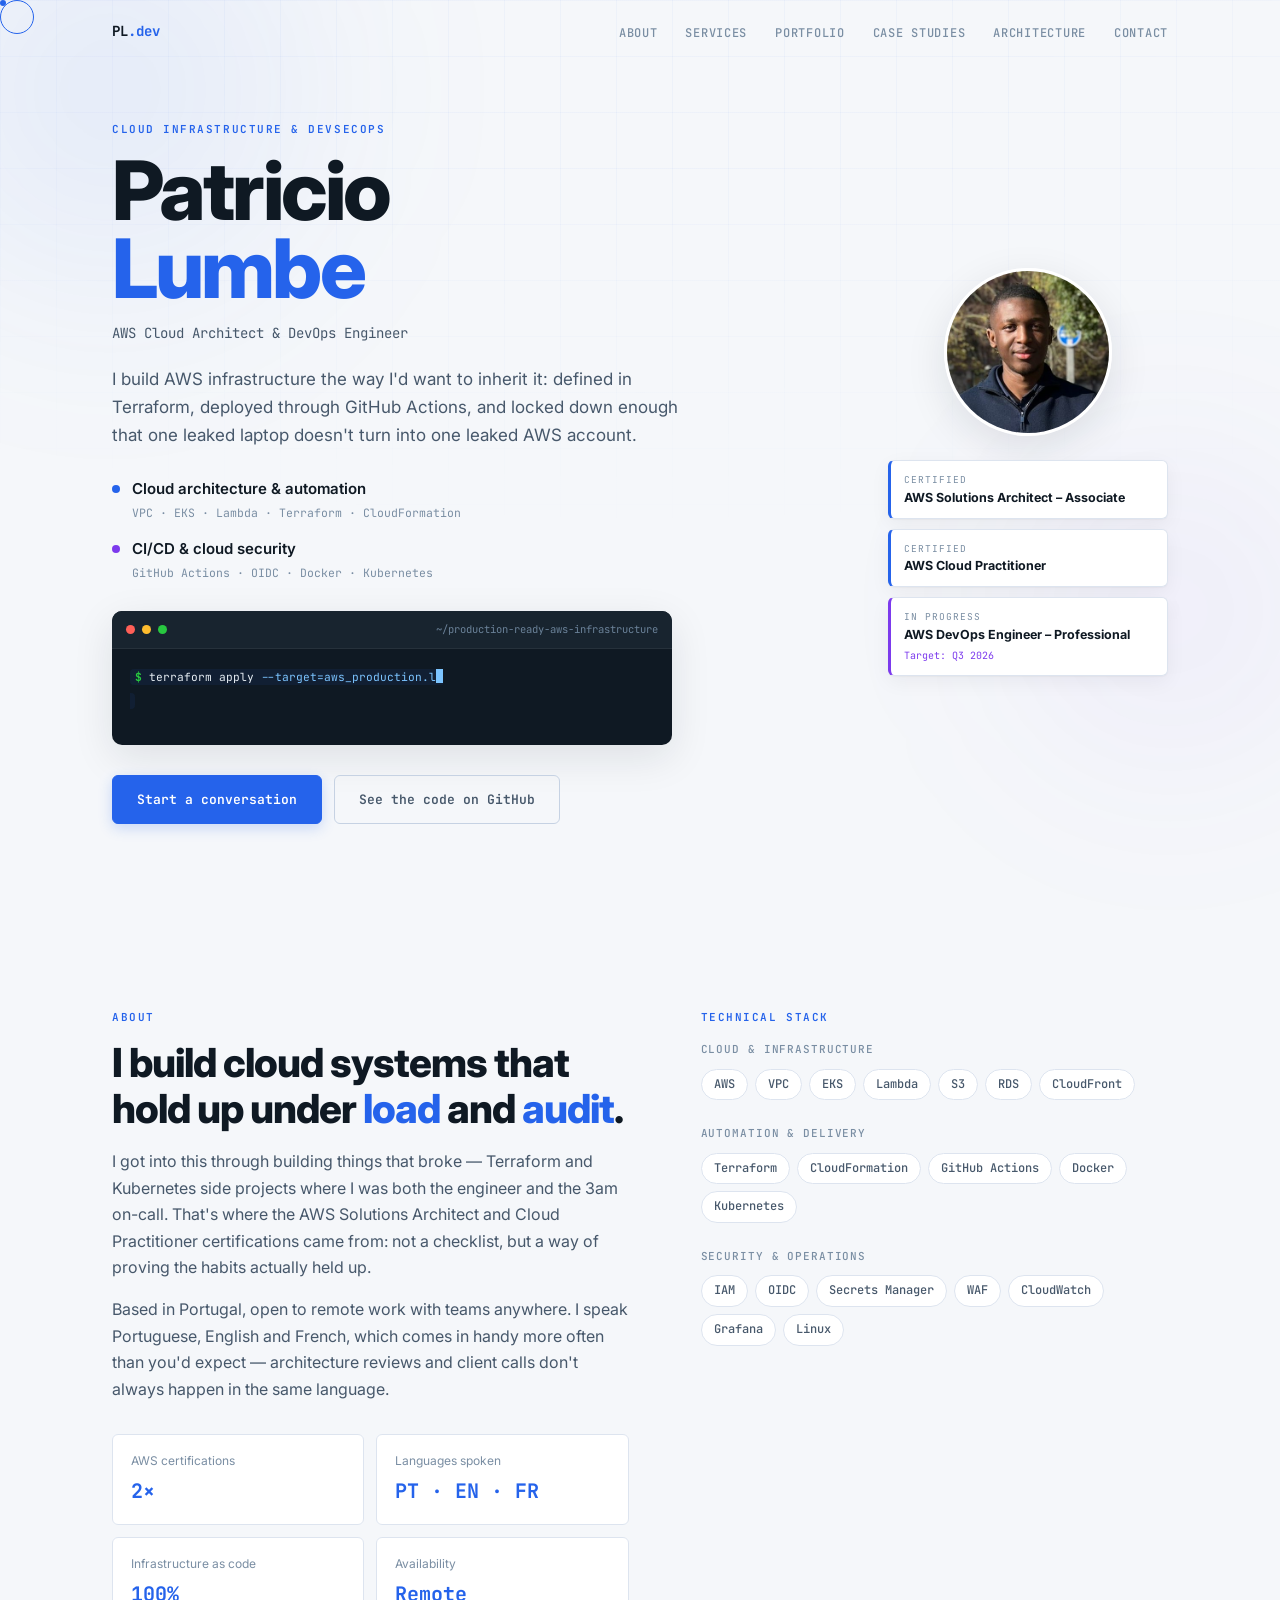
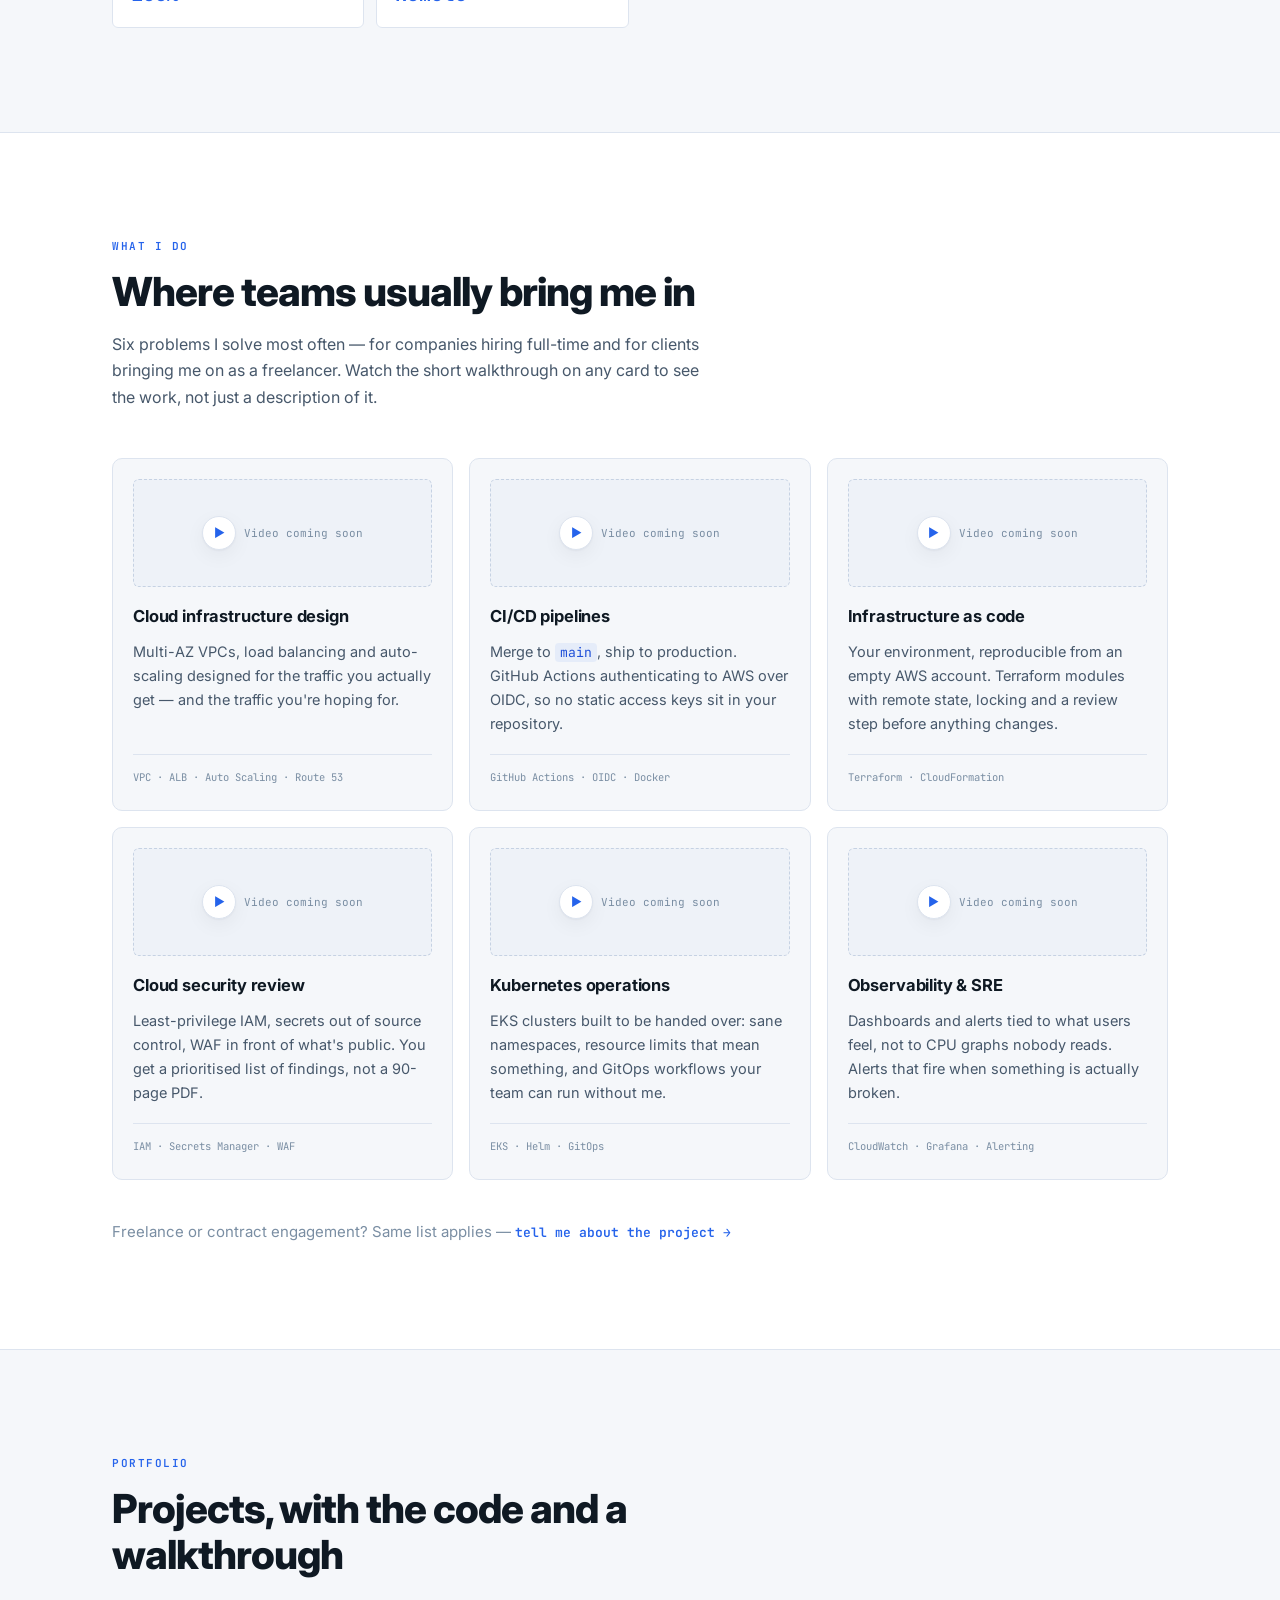
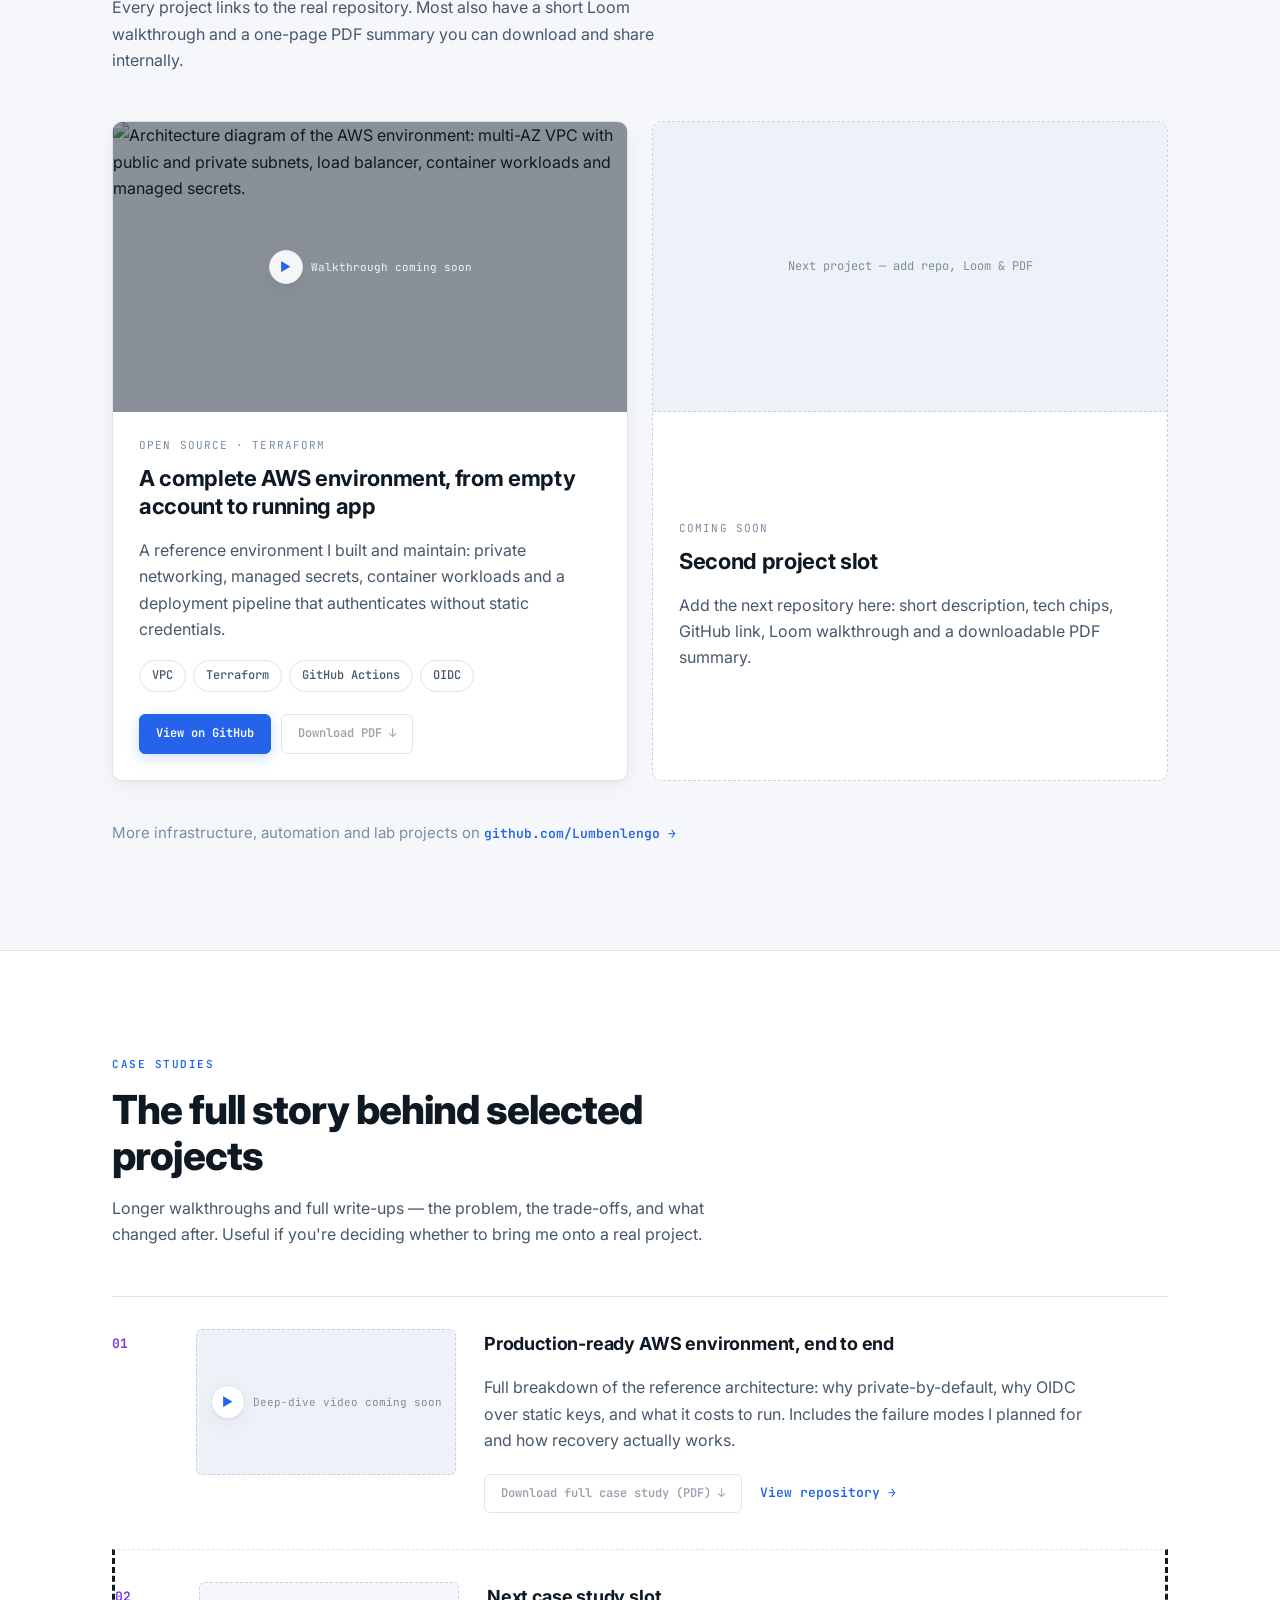
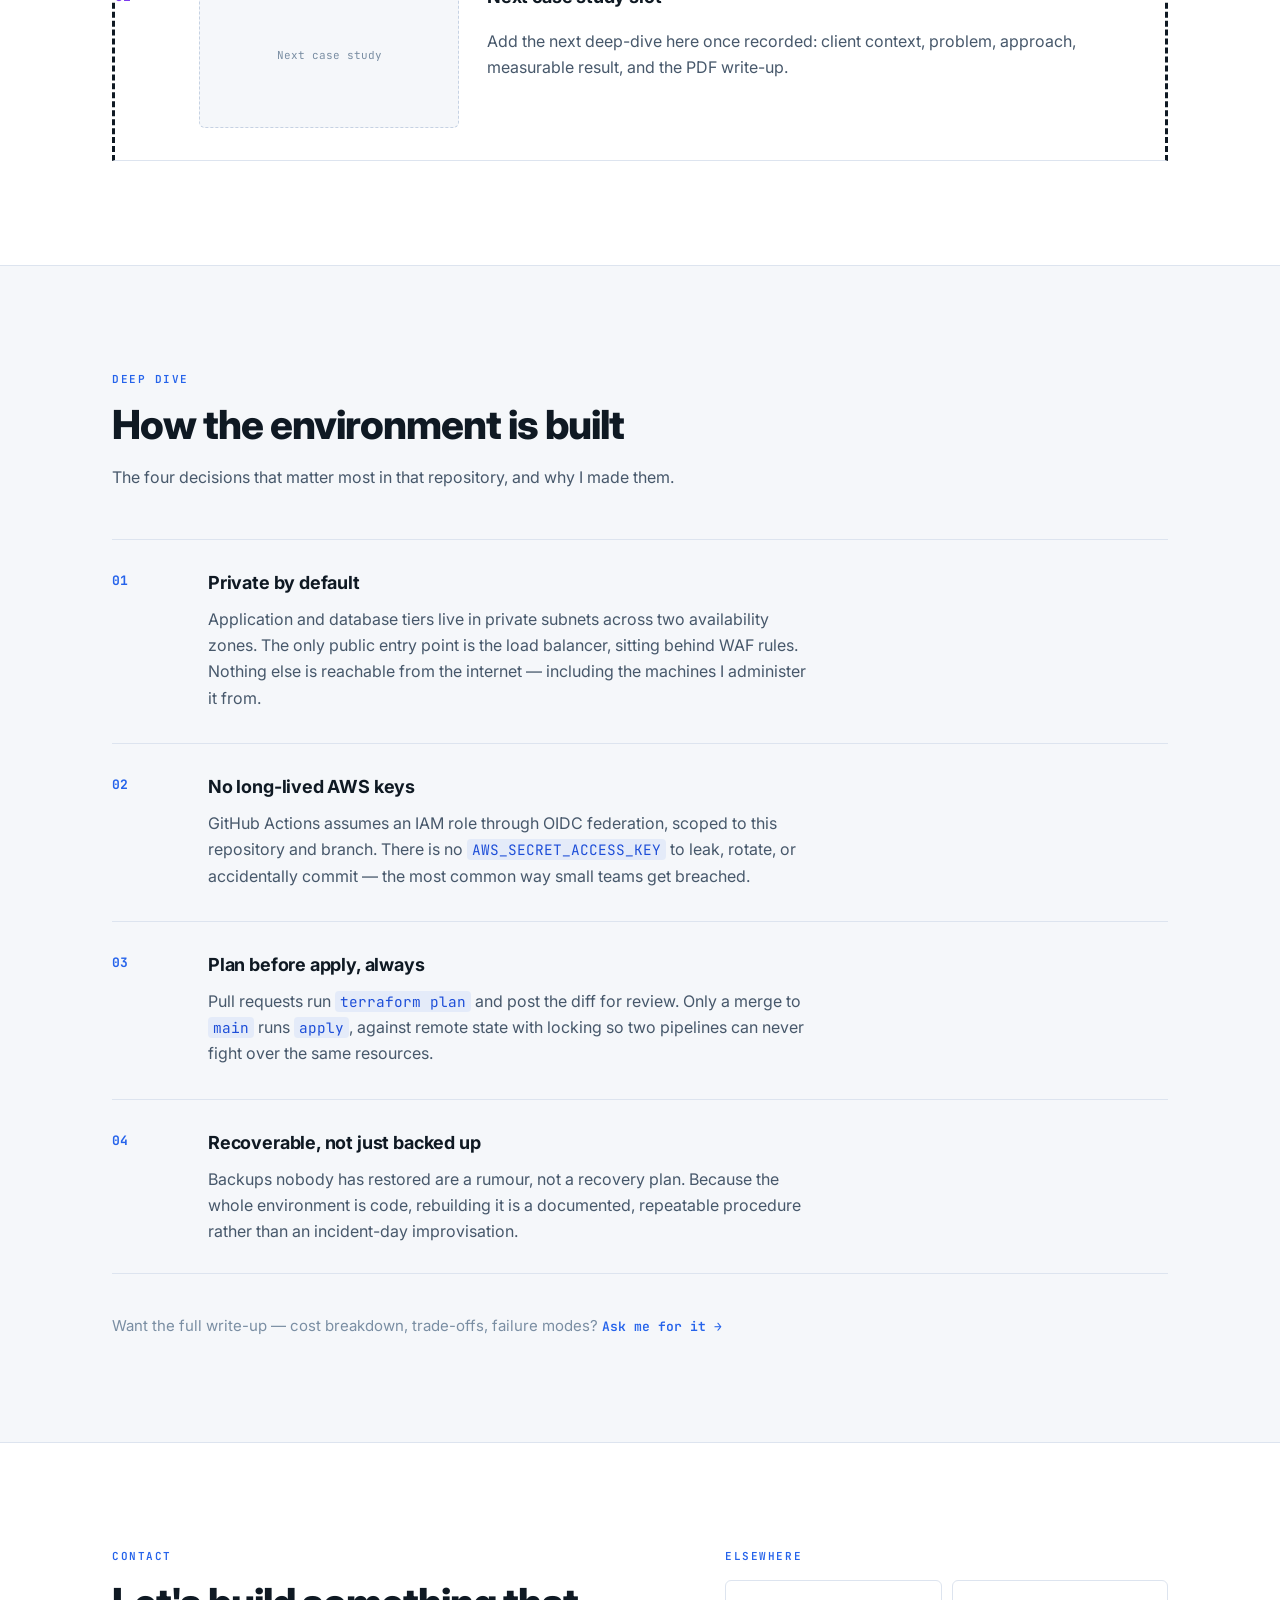
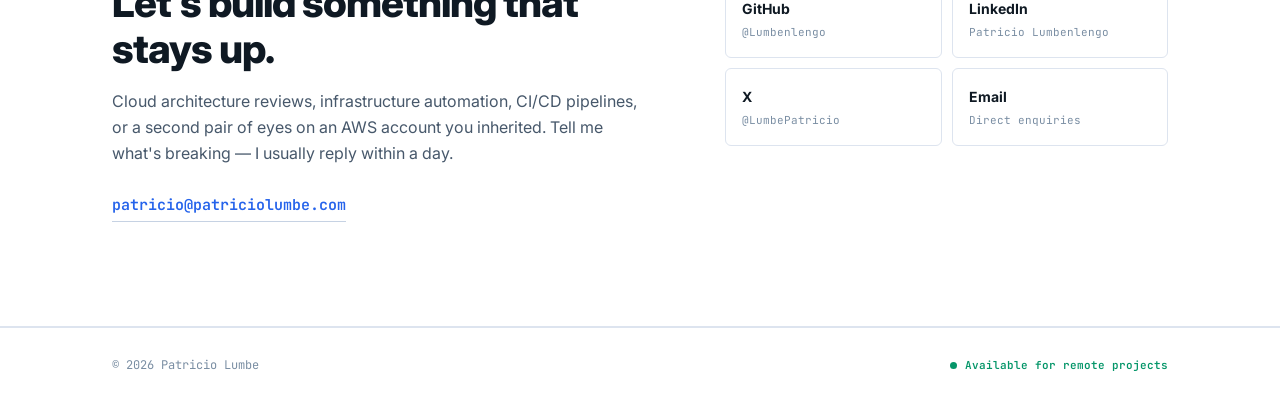
==== commit 7ce49dbe: "Reorganize services, portfolio and case studies sections" ====
--- a/index.html
+++ b/index.html
@@ -48,6 +48,9 @@
 </head>
 <body>
 
+  <div class="cursor-dot" aria-hidden="true"></div>
+  <div class="cursor-ring" aria-hidden="true"></div>
+
   <a class="skip-link" href="#main">Skip to content</a>
 
   <div class="grid-bg" aria-hidden="true"></div>
@@ -67,7 +70,8 @@
         <ul class="nav-links">
           <li><a href="#about">About</a></li>
           <li><a href="#services">Services</a></li>
-          <li><a href="#work">Work</a></li>
+          <li><a href="#portfolio">Portfolio</a></li>
+          <li><a href="#case-studies">Case Studies</a></li>
           <li><a href="#architecture">Architecture</a></li>
           <li><a href="#contact">Contact</a></li>
         </ul>
@@ -91,9 +95,9 @@
           <p class="hero-role">AWS Cloud Architect &amp; DevOps Engineer</p>
 
           <p class="hero-pitch">
-            I turn manual, fragile setups into AWS infrastructure that deploys itself —
-            defined in Terraform, shipped through GitHub Actions, and locked down with
-            least-privilege IAM.
+            I build AWS infrastructure the way I'd want to inherit it: defined in
+            Terraform, deployed through GitHub Actions, and locked down enough that
+            one leaked laptop doesn't turn into one leaked AWS account.
           </p>
 
           <ul class="specialties">
@@ -158,14 +162,15 @@
           <h2 class="section-title">I build cloud systems that hold up under <em>load</em> and <em>audit</em>.</h2>
 
           <p class="prose">
-            I specialise in AWS environments that run without babysitting: infrastructure
-            described entirely in Terraform, deployments triggered by a merge to <code>main</code>,
-            and no long-lived credentials anywhere in the pipeline.
+            I got into this through building things that broke — Terraform and Kubernetes
+            side projects where I was both the engineer and the 3am on-call. That's where
+            the AWS Solutions Architect and Cloud Practitioner certifications came from:
+            not a checklist, but a way of proving the habits actually held up.
           </p>
           <p class="prose">
-            Based in Portugal, working remotely with teams across Europe and beyond.
-            I speak Portuguese, English and French — useful when the architecture review
-            and the stakeholder meeting happen in different languages.
+            Based in Portugal, open to remote work with teams anywhere. I speak Portuguese,
+            English and French, which comes in handy more often than you'd expect —
+            architecture reviews and client calls don't always happen in the same language.
           </p>
 
           <dl class="stats">
@@ -234,19 +239,25 @@
     </section>
 
     <!-- ── SERVICES ───────────────────────────────────────── -->
+   
     <section id="services" class="section section-alt">
       <div class="container">
         <div class="section-head reveal">
           <p class="eyebrow">What I do</p>
           <h2 class="section-title">Where teams usually bring me in</h2>
           <p class="prose section-lede">
-            Six problems I solve most often. Every engagement ends with the infrastructure
-            in code and the deployment path documented — nothing lives only in my head.
+            Six problems I solve most often — for companies hiring full-time and for
+            clients bringing me on as a freelancer. Watch the short walkthrough on any
+            card to see the work, not just a description of it.
           </p>
         </div>
 
         <ul class="services-grid">
           <li class="service-card reveal">
+            <a class="video-thumb video-thumb-pending" href="#" aria-disabled="true" tabindex="-1">
+              <span class="video-play" aria-hidden="true">▶</span>
+              <span class="video-label">Video coming soon</span>
+            </a>
             <h3 class="service-title">Cloud infrastructure design</h3>
             <p class="service-desc">
               Multi-AZ VPCs, load balancing and auto-scaling designed for the traffic you
@@ -256,6 +267,10 @@
           </li>
 
           <li class="service-card reveal">
+            <a class="video-thumb video-thumb-pending" href="#" aria-disabled="true" tabindex="-1">
+              <span class="video-play" aria-hidden="true">▶</span>
+              <span class="video-label">Video coming soon</span>
+            </a>
             <h3 class="service-title">CI/CD pipelines</h3>
             <p class="service-desc">
               Merge to <code>main</code>, ship to production. GitHub Actions authenticating to
@@ -265,6 +280,10 @@
           </li>
 
           <li class="service-card reveal">
+            <a class="video-thumb video-thumb-pending" href="#" aria-disabled="true" tabindex="-1">
+              <span class="video-play" aria-hidden="true">▶</span>
+              <span class="video-label">Video coming soon</span>
+            </a>
             <h3 class="service-title">Infrastructure as code</h3>
             <p class="service-desc">
               Your environment, reproducible from an empty AWS account. Terraform modules with
@@ -274,6 +293,10 @@
           </li>
 
           <li class="service-card reveal">
+            <a class="video-thumb video-thumb-pending" href="#" aria-disabled="true" tabindex="-1">
+              <span class="video-play" aria-hidden="true">▶</span>
+              <span class="video-label">Video coming soon</span>
+            </a>
             <h3 class="service-title">Cloud security review</h3>
             <p class="service-desc">
               Least-privilege IAM, secrets out of source control, WAF in front of what's public.
@@ -283,6 +306,10 @@
           </li>
 
           <li class="service-card reveal">
+            <a class="video-thumb video-thumb-pending" href="#" aria-disabled="true" tabindex="-1">
+              <span class="video-play" aria-hidden="true">▶</span>
+              <span class="video-label">Video coming soon</span>
+            </a>
             <h3 class="service-title">Kubernetes operations</h3>
             <p class="service-desc">
               EKS clusters built to be handed over: sane namespaces, resource limits that mean
@@ -292,6 +319,10 @@
           </li>
 
           <li class="service-card reveal">
+            <a class="video-thumb video-thumb-pending" href="#" aria-disabled="true" tabindex="-1">
+              <span class="video-play" aria-hidden="true">▶</span>
+              <span class="video-label">Video coming soon</span>
+            </a>
             <h3 class="service-title">Observability &amp; SRE</h3>
             <p class="service-desc">
               Dashboards and alerts tied to what users feel, not to CPU graphs nobody reads.
@@ -300,45 +331,77 @@
             <p class="service-meta">CloudWatch · Grafana · Alerting</p>
           </li>
         </ul>
-      </div>
-    </section>
-
-    <!-- ── WORK ───────────────────────────────────────────── -->
-    <section id="work" class="section">
+
+        <p class="section-foot reveal">
+          Freelance or contract engagement? Same list applies —
+          <a class="link-mono" href="mailto:patricio@patriciolumbe.com?subject=Freelance%20project%20enquiry">tell me about the project →</a>
+        </p>
+      </div>
+    </section>
+
+    <!-- ── PORTFOLIO ──────────────────────────────────────── -->
+ 
+    <section id="portfolio" class="section">
       <div class="container">
         <div class="section-head reveal">
-          <p class="eyebrow">Selected work</p>
-          <h2 class="section-title">Production-ready AWS infrastructure</h2>
-        </div>
-
-        <article class="project reveal">
-          <div class="project-body">
-            <p class="project-kicker">Open source · Terraform</p>
-            <h3 class="project-title">A complete AWS environment, from empty account to running app</h3>
-            <p class="prose">
-              A reference environment I built and maintain: private networking, managed secrets,
-              container workloads and a deployment pipeline that authenticates without static
-              credentials. It's the blueprint I adapt for client projects.
-            </p>
-
-            <ul class="project-points">
-              <li>Multi-AZ VPC with public/private subnet tiers and controlled egress</li>
-              <li>Secrets in AWS Secrets Manager — none in the repository, none in the pipeline</li>
-              <li>GitHub Actions → AWS via OIDC, with a plan/approve step before every apply</li>
-              <li>Everything reproducible: <code>terraform apply</code> rebuilds it from scratch</li>
-            </ul>
-
-            <div class="project-cta">
-              <a class="btn btn-primary" href="https://github.com/Lumbenlengo/production-ready-aws-infrastructure" target="_blank" rel="noopener">Read the repository</a>
-              <a class="link-mono" href="#architecture">How it's put together ↓</a>
-            </div>
-          </div>
-
-          <figure class="project-figure">
-            <img src="Assets/diagram-preview.jpg" alt="Architecture diagram of the AWS environment: multi-AZ VPC with public and private subnets, load balancer, container workloads and managed secrets." loading="lazy" />
-            <figcaption>Reference architecture — multi-AZ, private by default.</figcaption>
-          </figure>
-        </article>
+          <p class="eyebrow">Portfolio</p>
+          <h2 class="section-title">Projects, with the code and a walkthrough</h2>
+          <p class="prose section-lede">
+            Every project links to the real repository. Most also have a short Loom
+            walkthrough and a one-page PDF summary you can download and share internally.
+          </p>
+        </div>
+
+        <div class="portfolio-grid">
+
+          <article class="portfolio-card reveal">
+            <div class="portfolio-media">
+              <img src="Assets/diagram-preview.jpg" alt="Architecture diagram of the AWS environment: multi-AZ VPC with public and private subnets, load balancer, container workloads and managed secrets." loading="lazy" />
+              <a class="video-thumb video-thumb-overlay video-thumb-pending" href="#" aria-disabled="true" tabindex="-1">
+                <span class="video-play" aria-hidden="true">▶</span>
+                <span class="video-label">Walkthrough coming soon</span>
+              </a>
+            </div>
+
+            <div class="portfolio-body">
+              <p class="project-kicker">Open source · Terraform</p>
+              <h3 class="project-title">A complete AWS environment, from empty account to running app</h3>
+              <p class="prose">
+                A reference environment I built and maintain: private networking, managed secrets,
+                container workloads and a deployment pipeline that authenticates without static
+                credentials.
+              </p>
+
+              <ul class="chips portfolio-chips">
+                <li class="chip">VPC</li>
+                <li class="chip">Terraform</li>
+                <li class="chip">GitHub Actions</li>
+                <li class="chip">OIDC</li>
+              </ul>
+
+              <div class="portfolio-actions">
+                <a class="btn btn-primary btn-sm" href="https://github.com/Lumbenlengo/production-ready-aws-infrastructure" target="_blank" rel="noopener">View on GitHub</a>
+                <a class="btn btn-ghost btn-sm btn-disabled" href="#" aria-disabled="true" tabindex="-1">Download PDF ↓</a>
+              </div>
+            </div>
+          </article>
+
+          <!-- Duplicate this card for each additional GitHub project -->
+          <article class="portfolio-card portfolio-card-placeholder reveal">
+            <div class="portfolio-media portfolio-media-empty">
+              <span class="video-label">Next project — add repo, Loom &amp; PDF</span>
+            </div>
+            <div class="portfolio-body">
+              <p class="project-kicker">Coming soon</p>
+              <h3 class="project-title">Second project slot</h3>
+              <p class="prose">
+                Add the next repository here: short description, tech chips, GitHub link,
+                Loom walkthrough and a downloadable PDF summary.
+              </p>
+            </div>
+          </article>
+
+        </div>
 
         <p class="section-foot reveal">
           More infrastructure, automation and lab projects on
@@ -347,8 +410,64 @@
       </div>
     </section>
 
+    <!-- ── CASE STUDIES ───────────────────────────────────── -->
+   
+    <section id="case-studies" class="section section-alt">
+      <div class="container">
+        <div class="section-head reveal">
+          <p class="eyebrow">Case studies</p>
+          <h2 class="section-title">The full story behind selected projects</h2>
+          <p class="prose section-lede">
+            Longer walkthroughs and full write-ups — the problem, the trade-offs, and what
+            changed after. Useful if you're deciding whether to bring me onto a real project.
+          </p>
+        </div>
+
+        <div class="case-study-list">
+
+          <article class="case-study reveal">
+            <div class="case-study-index">01</div>
+            <div class="case-study-media">
+              <a class="video-thumb video-thumb-pending" href="#" aria-disabled="true" tabindex="-1">
+                <span class="video-play" aria-hidden="true">▶</span>
+                <span class="video-label">Deep-dive video coming soon</span>
+              </a>
+            </div>
+            <div class="case-study-body">
+              <h3 class="decision-title">Production-ready AWS environment, end to end</h3>
+              <p class="prose">
+                Full breakdown of the reference architecture: why private-by-default, why
+                OIDC over static keys, and what it costs to run. Includes the failure modes
+                I planned for and how recovery actually works.
+              </p>
+              <div class="case-study-actions">
+                <a class="btn btn-ghost btn-sm btn-disabled" href="#" aria-disabled="true" tabindex="-1">Download full case study (PDF) ↓</a>
+                <a class="link-mono" href="https://github.com/Lumbenlengo/production-ready-aws-infrastructure" target="_blank" rel="noopener">View repository →</a>
+              </div>
+            </div>
+          </article>
+
+          <!-- Duplicate this article for each additional case study -->
+          <article class="case-study case-study-placeholder reveal">
+            <div class="case-study-index">02</div>
+            <div class="case-study-media case-study-media-empty">
+              <span class="video-label">Next case study</span>
+            </div>
+            <div class="case-study-body">
+              <h3 class="decision-title">Next case study slot</h3>
+              <p class="prose">
+                Add the next deep-dive here once recorded: client context, problem, approach,
+                measurable result, and the PDF write-up.
+              </p>
+            </div>
+          </article>
+
+        </div>
+      </div>
+    </section>
+
     <!-- ── ARCHITECTURE ───────────────────────────────────── -->
-    <section id="architecture" class="section section-alt">
+    <section id="architecture" class="section">
       <div class="container">
         <div class="section-head reveal">
           <p class="eyebrow">Deep dive</p>
@@ -416,7 +535,7 @@
     </section>
 
     <!-- ── CONTACT ────────────────────────────────────────── -->
-    <section id="contact" class="section">
+    <section id="contact" class="section section-alt">
       <div class="container contact-grid">
         <div class="reveal">
           <p class="eyebrow">Contact</p>
--- a/CSS/style.css
+++ b/CSS/style.css
@@ -234,6 +234,14 @@
   color: var(--text-2);
 }
 .btn-ghost:hover { border-color: var(--accent); color: var(--accent); background: var(--accent-soft); }
+
+.btn-sm { padding: 9px 16px; font-size: 12px; }
+
+.btn-disabled {
+  opacity: 0.55;
+  cursor: default;
+  pointer-events: none;
+}
 
 /* ── Hero ──────────────────────────────────────────────── */
 .hero { min-height: 100vh; display: flex; align-items: center; padding-top: 120px; padding-bottom: 80px; }
@@ -376,13 +384,13 @@
   background: var(--bg);
   border: 1px solid var(--border);
   border-radius: var(--radius);
-  padding: 26px 24px;
+  padding: 20px 20px 24px;
   display: flex;
   flex-direction: column;
   transition: transform 0.22s ease, border-color 0.22s ease, box-shadow 0.22s ease;
 }
 .service-card:hover { transform: translateY(-3px); border-color: var(--border-strong); box-shadow: var(--shadow); }
-.service-title { font-size: 16.5px; font-weight: 700; margin-bottom: 10px; letter-spacing: -0.01em; }
+.service-title { font-size: 16.5px; font-weight: 700; margin-top: 16px; margin-bottom: 10px; letter-spacing: -0.01em; }
 .service-desc { font-size: 14.5px; color: var(--text-2); flex: 1; }
 .service-meta {
   font-family: var(--mono);
@@ -393,7 +401,126 @@
   border-top: 1px solid var(--border);
 }
 
-/* ── Work ──────────────────────────────────────────────── */
+/* ── Video thumbnail (Loom slot), shared by Services / Portfolio / Case Studies ── */
+.video-thumb {
+  position: relative;
+  display: flex;
+  align-items: center;
+  justify-content: center;
+  gap: 8px;
+  height: 108px;
+  border-radius: var(--radius-sm);
+  background: var(--surface-2);
+  border: 1px dashed var(--border-strong);
+  text-decoration: none;
+  overflow: hidden;
+}
+.video-thumb-pending { cursor: default; }
+.video-play {
+  display: flex;
+  align-items: center;
+  justify-content: center;
+  width: 34px; height: 34px;
+  border-radius: 50%;
+  background: var(--surface);
+  color: var(--accent);
+  font-size: 12px;
+  border: 1px solid var(--border);
+  box-shadow: var(--shadow);
+}
+.video-label {
+  font-family: var(--mono);
+  font-size: 11px;
+  color: var(--muted);
+  text-align: center;
+}
+.video-thumb:not(.video-thumb-pending):hover .video-play {
+  background: var(--accent);
+  color: #fff;
+  border-color: var(--accent);
+}
+
+/* Overlay variant — sits on top of a project image */
+.video-thumb-overlay {
+  position: absolute;
+  inset: 0;
+  height: auto;
+  background: rgba(15, 25, 35, 0.45);
+  border: none;
+  border-radius: 0;
+}
+.video-thumb-overlay .video-label { color: #f0f4f9; }
+.video-thumb-overlay .video-play { background: rgba(255, 255, 255, 0.92); }
+
+/* ── Portfolio ─────────────────────────────────────────── */
+.portfolio-grid {
+  display: grid;
+  grid-template-columns: repeat(2, 1fr);
+  gap: 24px;
+}
+.portfolio-card {
+  background: var(--surface);
+  border: 1px solid var(--border);
+  border-radius: var(--radius);
+  overflow: hidden;
+  box-shadow: var(--shadow);
+  display: flex;
+  flex-direction: column;
+}
+.portfolio-media { position: relative; aspect-ratio: 16 / 9; background: var(--surface-2); }
+.portfolio-media img { width: 100%; height: 100%; object-fit: cover; }
+.portfolio-media-empty {
+  display: flex;
+  align-items: center;
+  justify-content: center;
+  border-bottom: 1px dashed var(--border-strong);
+  padding: 20px;
+}
+.portfolio-media-empty .video-label { font-size: 12px; }
+
+.portfolio-body { padding: 24px 26px 26px; display: flex; flex-direction: column; flex: 1; }
+.portfolio-chips { margin-top: 18px; }
+.portfolio-actions { display: flex; flex-wrap: wrap; gap: 10px; margin-top: 22px; }
+
+.portfolio-card-placeholder { border-style: dashed; border-color: var(--border-strong); box-shadow: none; }
+.portfolio-card-placeholder .portfolio-body { justify-content: center; }
+
+/* ── Case studies ──────────────────────────────────────── */
+.case-study-list { display: grid; gap: 4px; }
+.case-study {
+  display: grid;
+  grid-template-columns: 56px 260px 1fr;
+  gap: 28px;
+  align-items: start;
+  padding: 32px 0;
+  border-top: 1px solid var(--border);
+}
+.case-study:last-child { border-bottom: 1px solid var(--border); }
+.case-study-index {
+  font-family: var(--mono);
+  font-size: 13px;
+  font-weight: 700;
+  color: var(--violet);
+  padding-top: 4px;
+}
+.case-study-media { position: relative; }
+.case-study-media .video-thumb { height: 146px; }
+.case-study-media-empty {
+  display: flex;
+  align-items: center;
+  justify-content: center;
+  height: 146px;
+  border-radius: var(--radius-sm);
+  border: 1px dashed var(--border-strong);
+  background: var(--bg);
+  padding: 14px;
+  text-align: center;
+}
+.case-study-body .decision-title { margin-bottom: 2px; }
+.case-study-actions { display: flex; flex-wrap: wrap; align-items: center; gap: 18px; margin-top: 20px; }
+.case-study-placeholder { border-style: dashed; }
+
+/* ── Work / featured project (legacy single-project layout, still available) ── */
 .project {
   display: grid;
   grid-template-columns: 1fr 0.85fr;
@@ -507,6 +634,60 @@
   100% { box-shadow: 0 0 0 0 rgba(5, 150, 105, 0); }
 }
 
+/* ── Custom cursor (mouse/trackpad only — see JS gate) ──── */
+html.has-custom-cursor,
+html.has-custom-cursor a,
+html.has-custom-cursor button,
+html.has-custom-cursor .btn,
+html.has-custom-cursor .chip {
+  cursor: none;
+}
+
+.cursor-dot,
+.cursor-ring {
+  position: fixed;
+  top: 0; left: 0;
+  z-index: 300;
+  pointer-events: none;
+  border-radius: 50%;
+  opacity: 0;
+  transition: opacity 0.2s ease;
+  transform: translate3d(-50%, -50%, 0);
+}
+
+.cursor-dot {
+  width: 6px; height: 6px;
+  background: var(--accent);
+}
+
+.cursor-ring {
+  width: 34px; height: 34px;
+  border: 1.5px solid var(--accent);
+  background: transparent;
+  transition: opacity 0.2s ease, width 0.2s ease, height 0.2s ease,
+              border-color 0.2s ease, background 0.2s ease;
+}
+
+html.has-custom-cursor .cursor-dot,
+html.has-custom-cursor .cursor-ring {
+  opacity: 1;
+}
+
+/* Ring grows and softens when hovering anything clickable */
+.cursor-ring.is-hover {
+  width: 52px; height: 52px;
+  background: var(--accent-soft);
+  border-color: var(--accent);
+}
+
+@media (prefers-reduced-motion: reduce) {
+  .cursor-ring { transition: opacity 0.2s ease; }
+}
+
+@media (pointer: coarse) {
+  .cursor-dot, .cursor-ring { display: none !important; }
+}
+
 /* ── Scroll reveal ─────────────────────────────────────── */
 .reveal {
   opacity: 0;
@@ -522,18 +703,21 @@
   .container { padding: 0 22px; }
   .nav-inner { padding: 14px 22px; }
 
-  .nav-toggle { display: flex; }
+  .nav-toggle { display: flex; width: 44px; height: 44px; }
   .nav-menu {
     position: absolute;
     top: 100%; left: 0; right: 0;
     background: var(--surface);
     border-bottom: 1px solid var(--border);
     box-shadow: var(--shadow-lg);
-    display: none;
+    opacity: 0;
+    transform: translateY(-6px);
+    visibility: hidden;
+    transition: opacity 0.2s ease, transform 0.2s ease, visibility 0.2s;
   }
-  .nav-menu.is-open { display: block; }
+  .nav-menu.is-open { opacity: 1; transform: none; visibility: visible; }
   .nav-links { flex-direction: column; gap: 0; padding: 8px 22px 18px; }
-  .nav-links a { display: block; padding: 12px 0; font-size: 13px; border-bottom: 1px solid var(--border); }
+  .nav-links a { display: block; padding: 14px 2px; font-size: 13px; border-bottom: 1px solid var(--border); }
   .nav.is-menu-open { background: rgba(255,255,255,0.98); backdrop-filter: blur(12px); }
 
   .hero { min-height: auto; padding-top: 110px; }
@@ -548,6 +732,15 @@
   .services-grid { grid-template-columns: repeat(2, 1fr); }
   .project { padding: 28px; }
   .project-figure { order: -1; }
+
+  .portfolio-grid { grid-template-columns: 1fr; }
+  .case-study { grid-template-columns: 40px 1fr; }
+  .case-study-media { grid-column: 1 / -1; }
+
+  .btn { min-height: 44px; }
+  .video-thumb { height: 128px; }
+  .portfolio-body { padding: 22px; }
+  .service-card { padding: 22px 20px; }
 }
 
 @media (max-width: 620px) {
@@ -558,6 +751,14 @@
   .decision { grid-template-columns: 1fr; gap: 6px; }
   .terminal-body { font-size: 11px; }
   .hero-cta .btn { width: 100%; }
+
+  .case-study { grid-template-columns: 1fr; }
+  .case-study-index { display: none; }
+
+  .container { padding: 0 18px; }
+  .section-head { margin-bottom: 36px; }
+  .hero-photo { width: 132px; height: 132px; }
+  .badge { padding: 10px 12px; }
 }
 
 /* ── Motion preferences ────────────────────────────────── */
@@ -572,6 +773,7 @@
 }
 
 /* ── Print (recruiters do print pages) ─────────────────── */
+/* (unchanged below) */
 @media print {
   .nav, .orb, .grid-bg, .hero-cta, .nav-toggle { display: none !important; }
   body { background: #fff; }
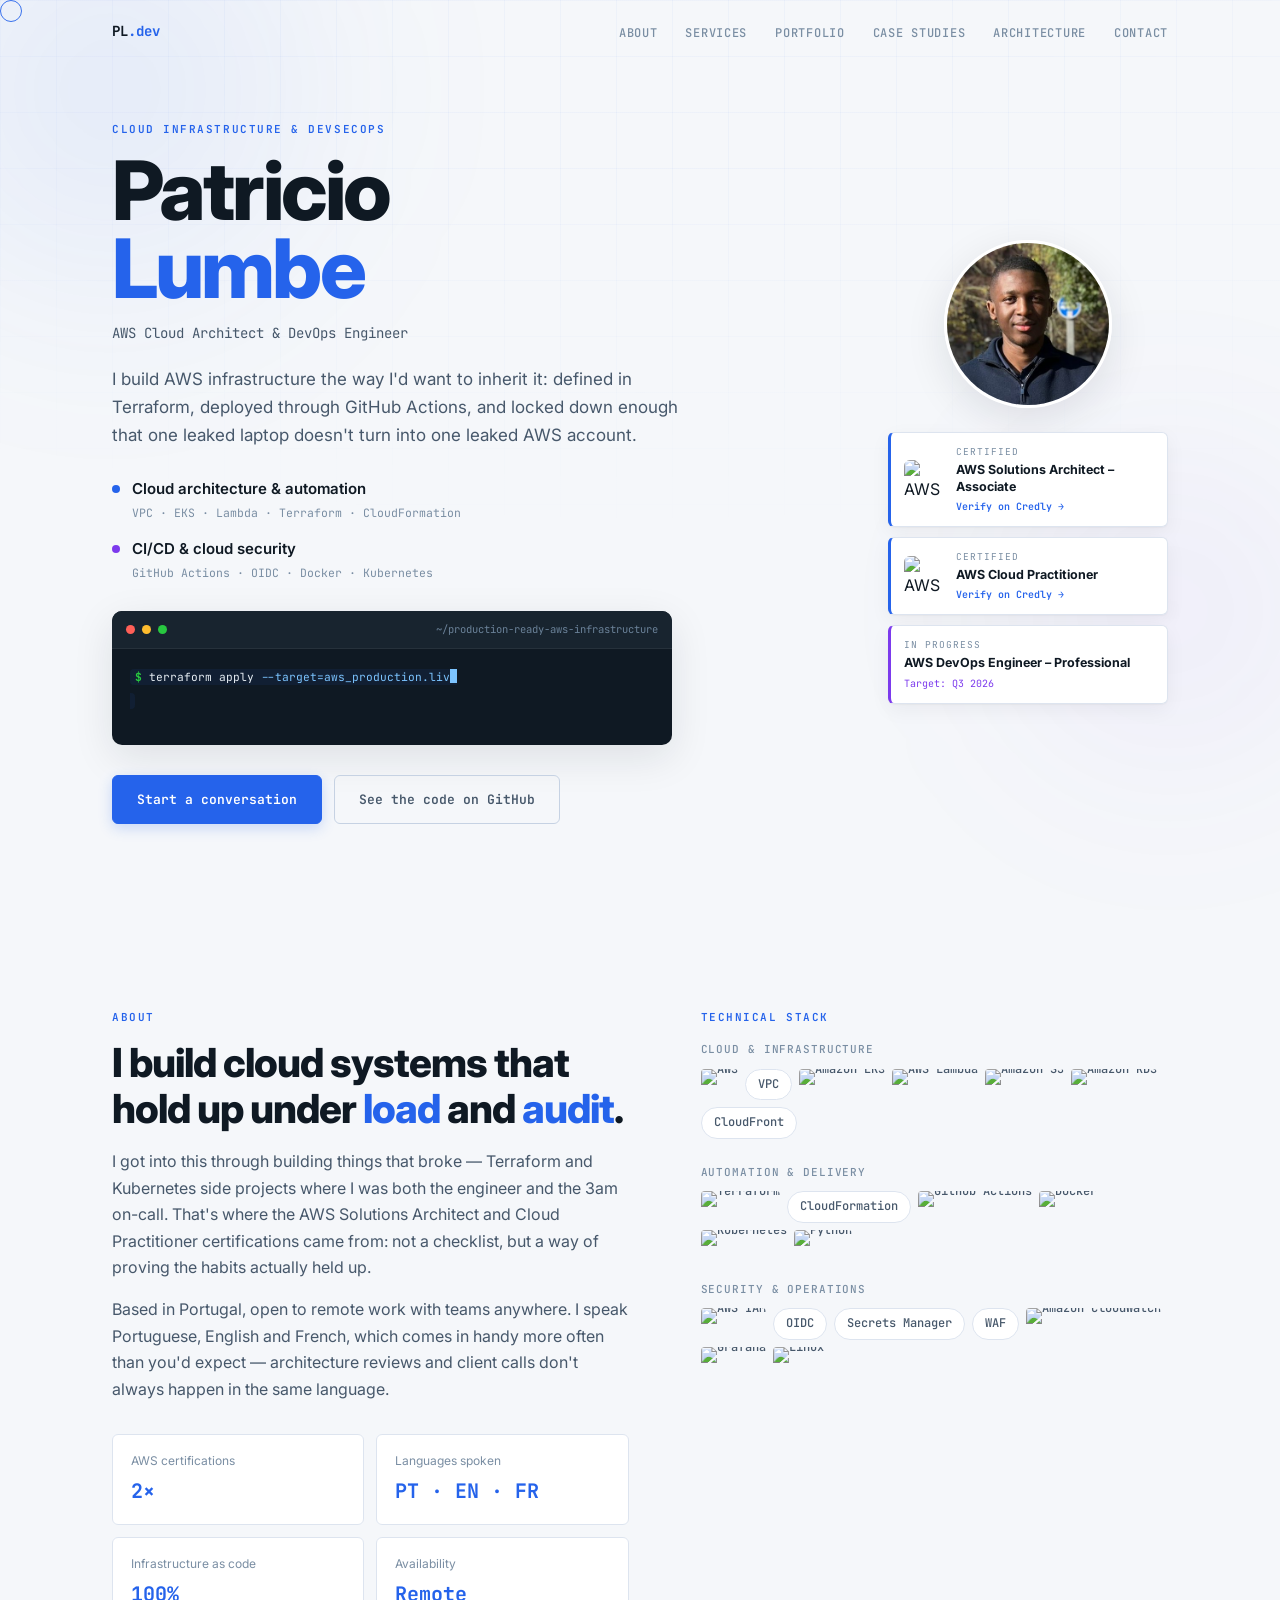
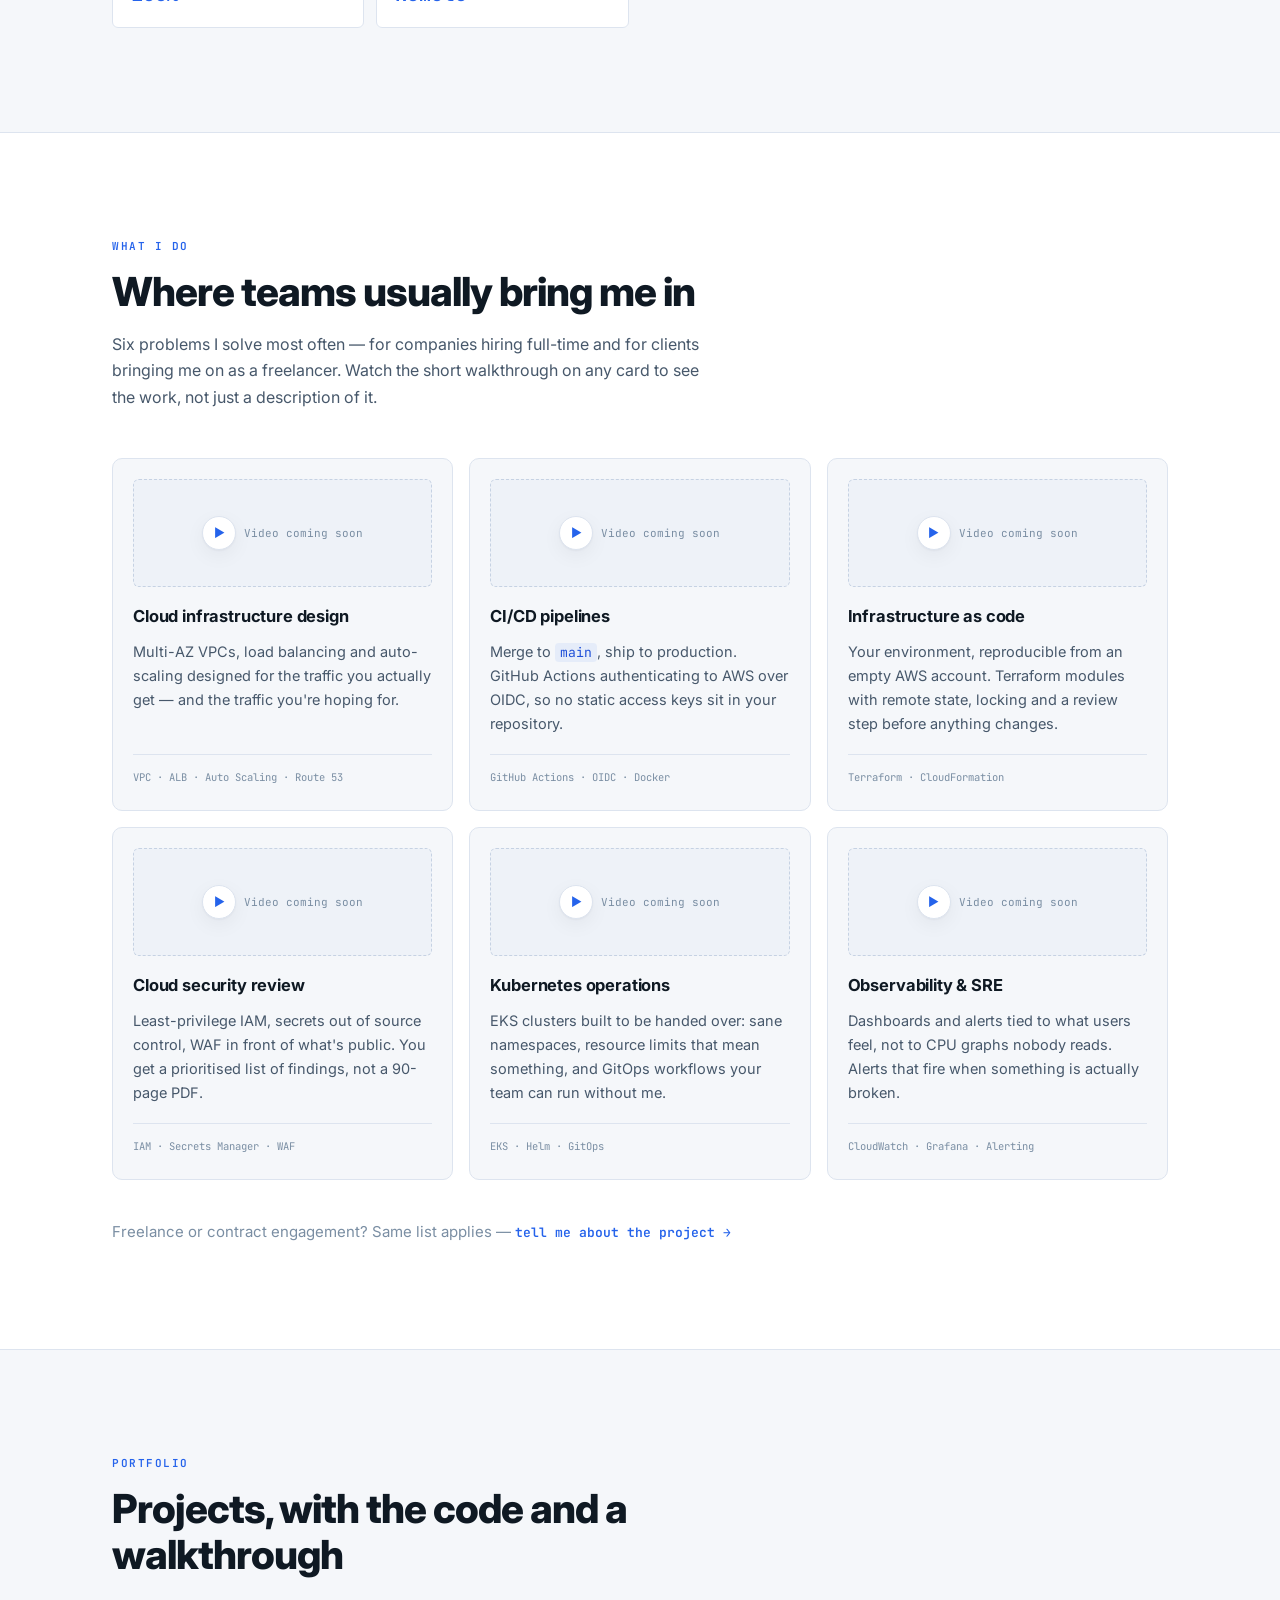
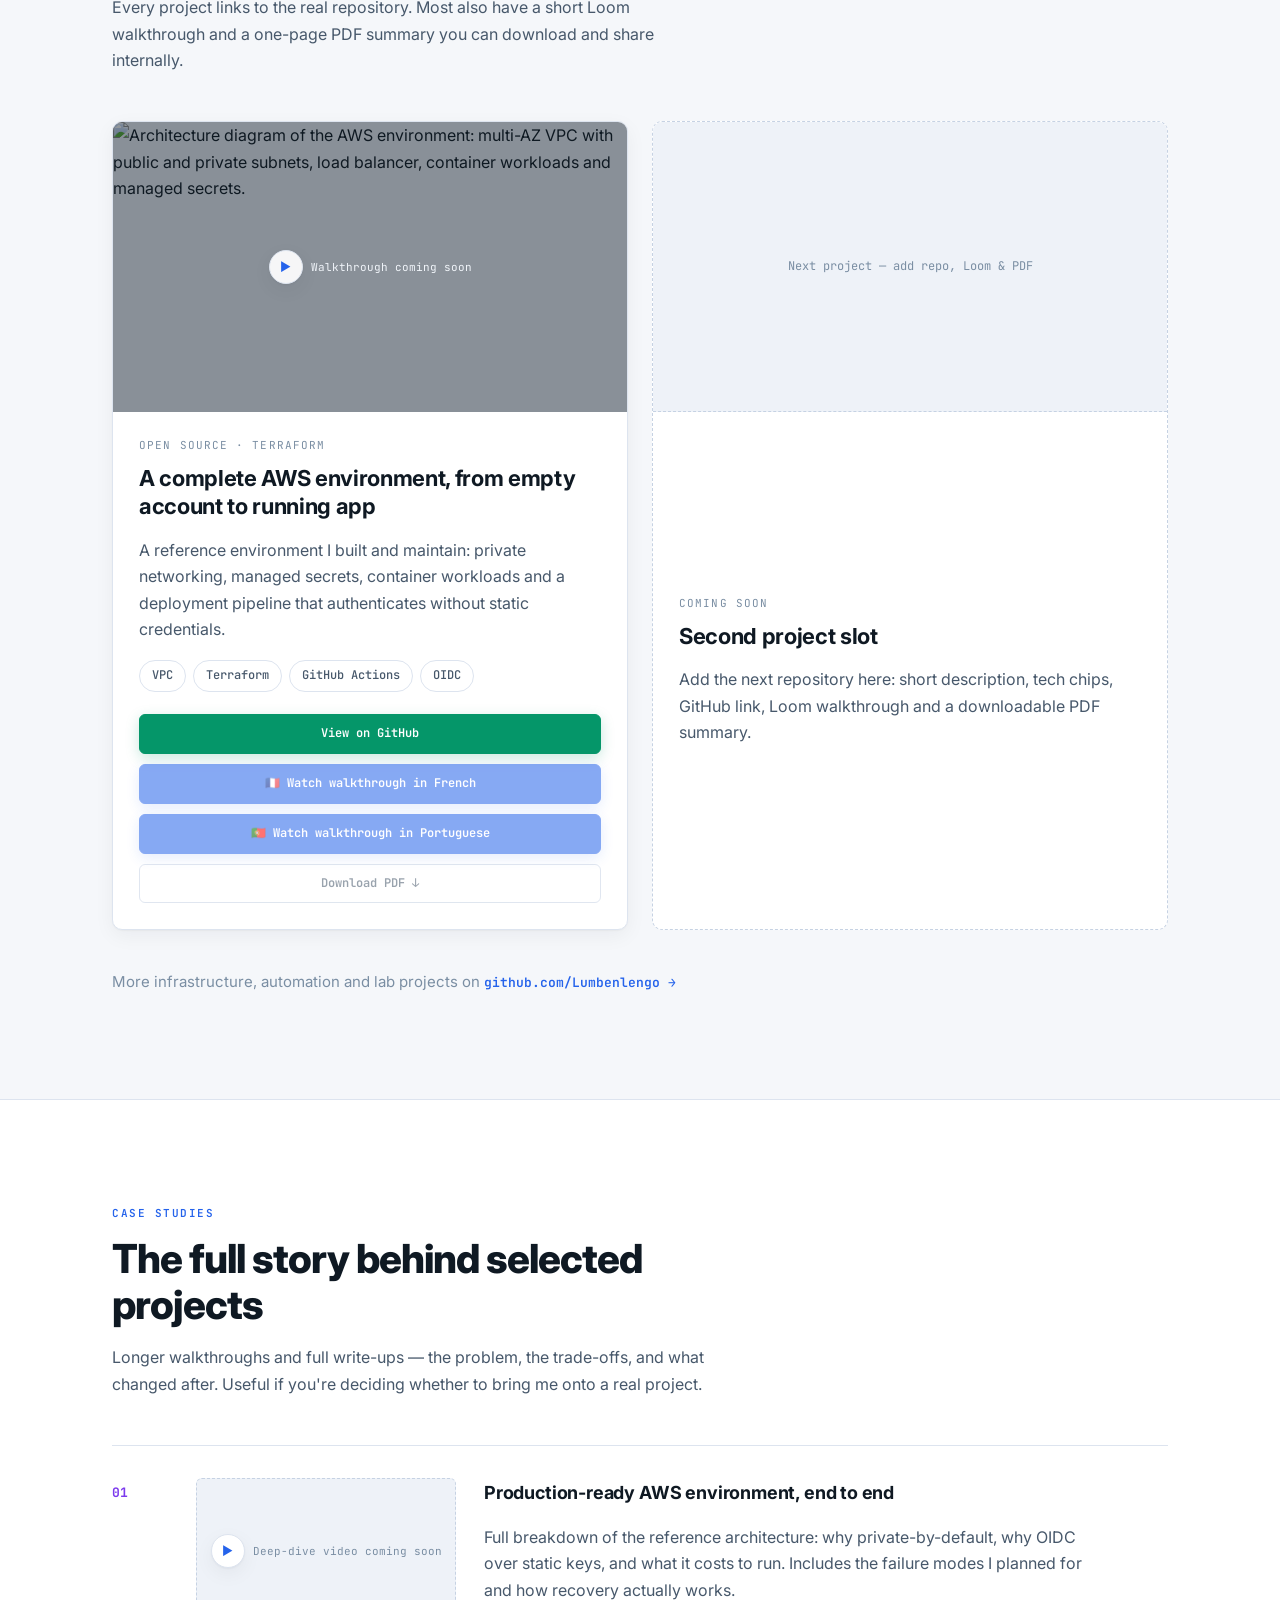
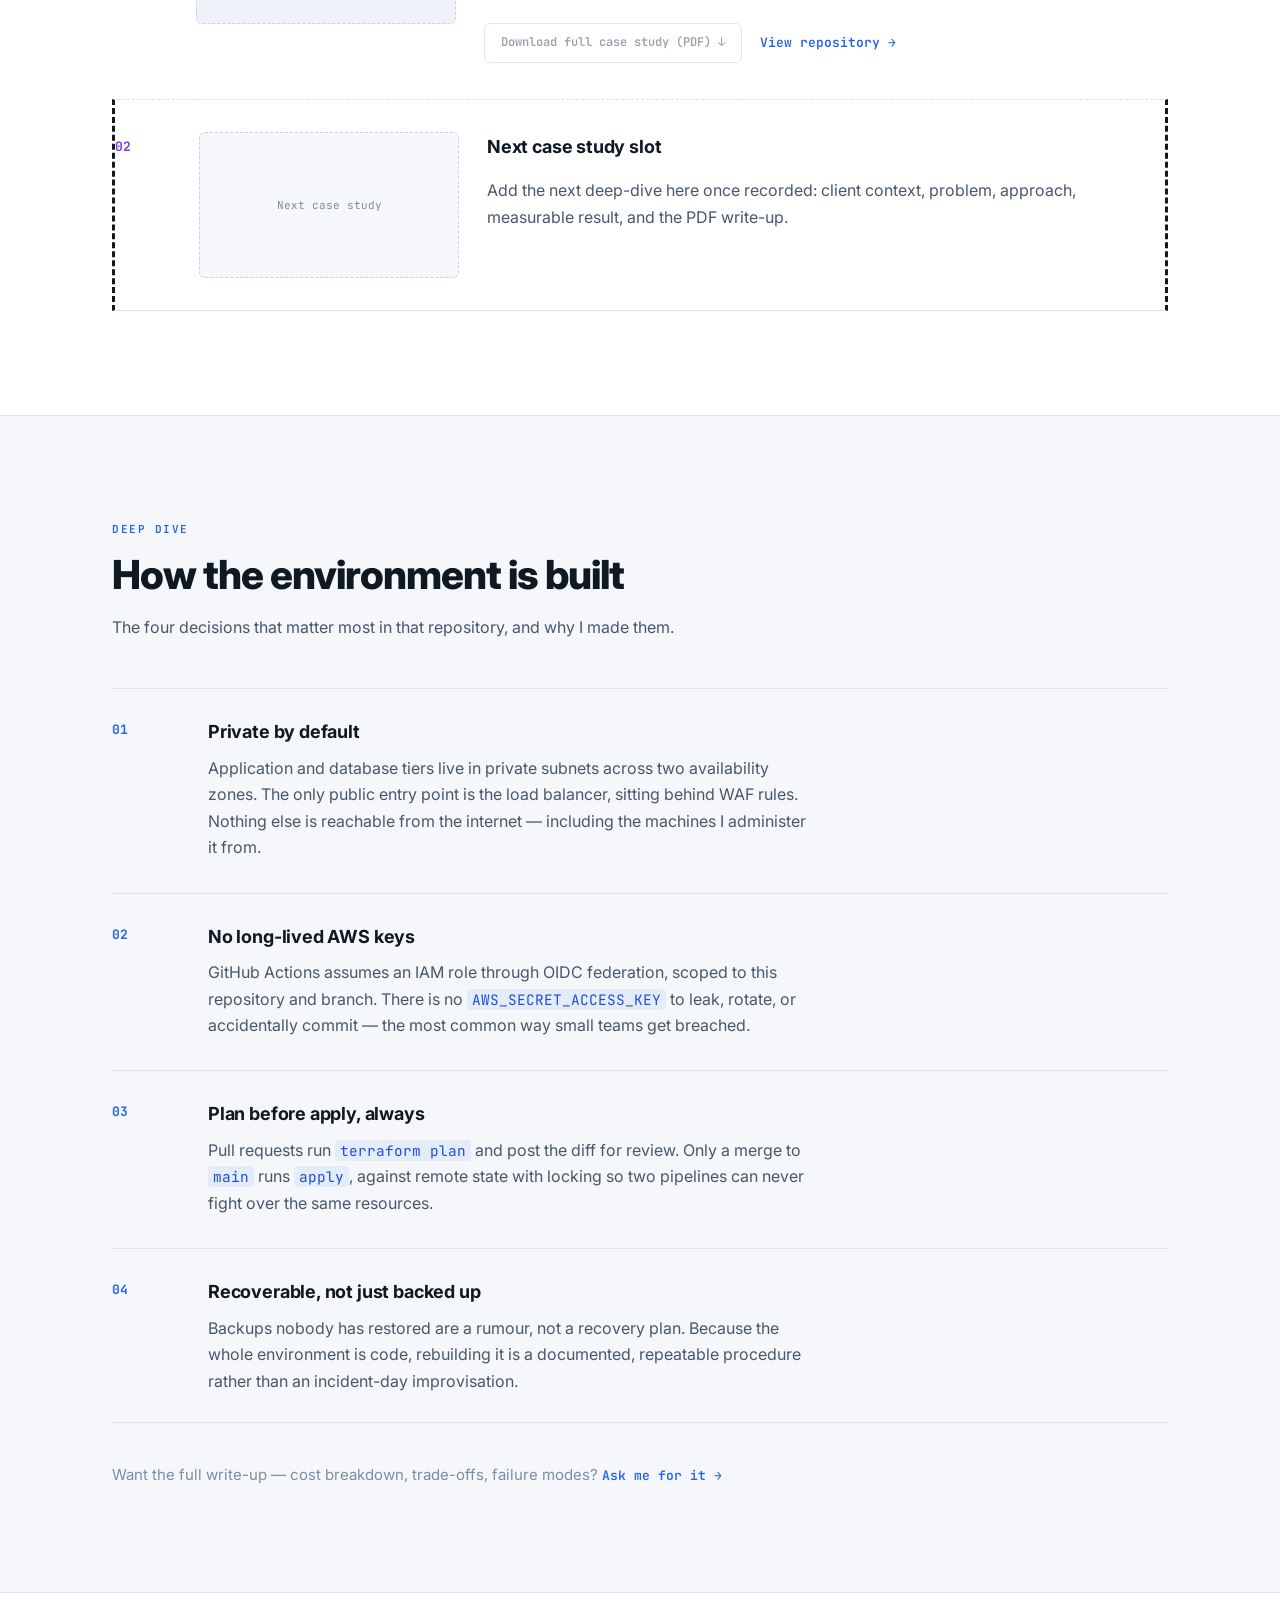
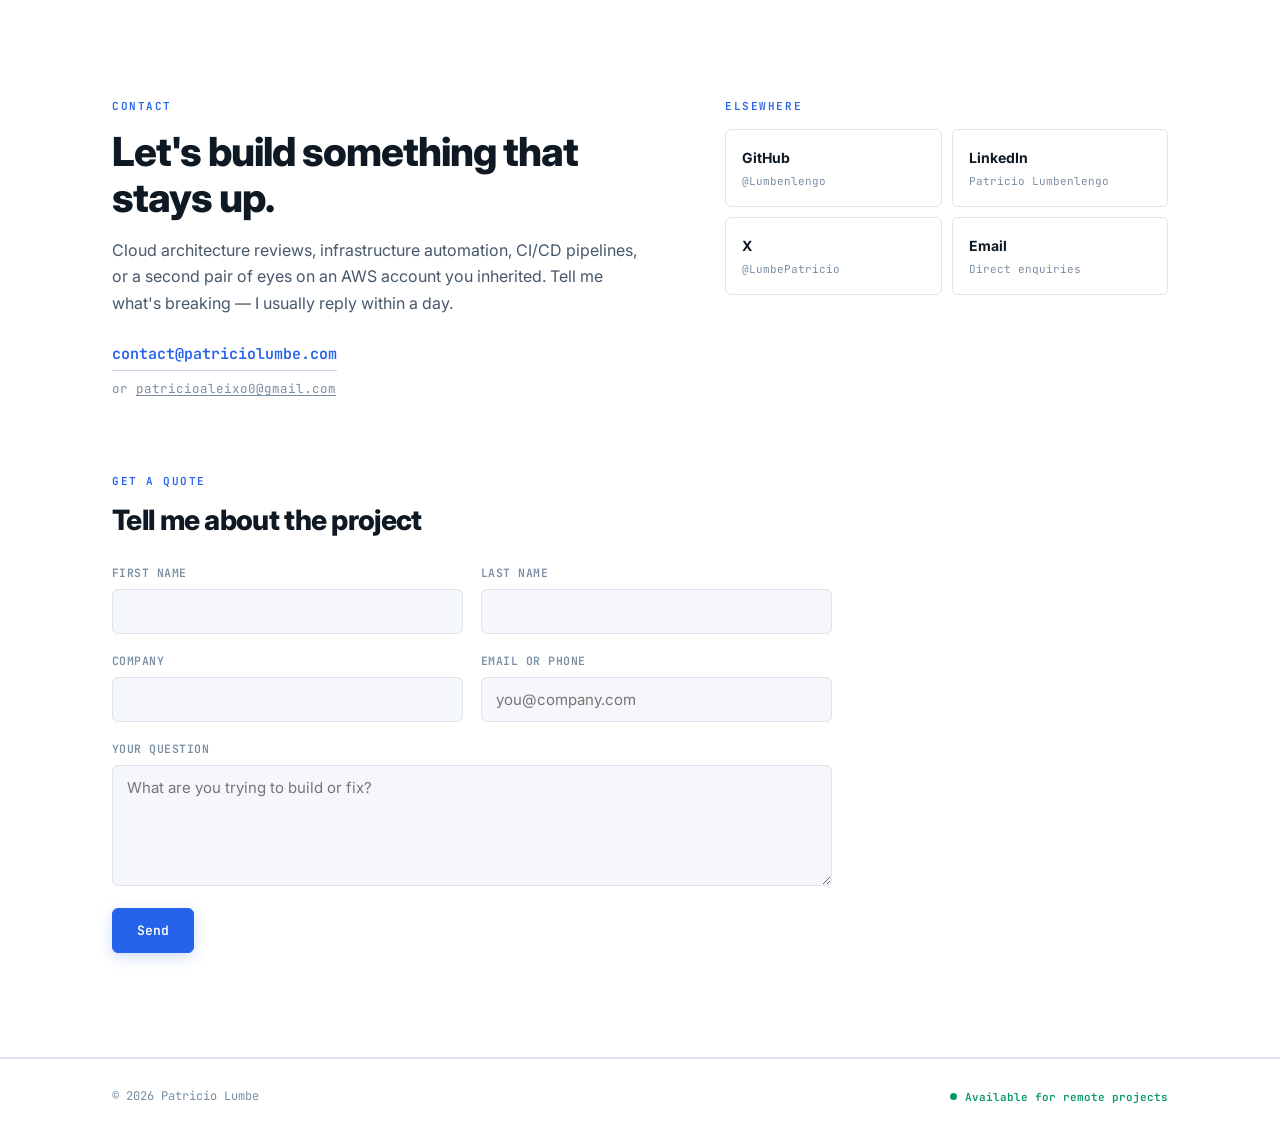
==== commit d51e0fd6: "Reorganize services, portfolio and case studies sections" ====
--- a/index.html
+++ b/index.html
@@ -4,7 +4,7 @@
   <meta charset="UTF-8" />
   <meta name="viewport" content="width=device-width, initial-scale=1.0" />
 
-  <title>Patricio Lumbe — AWS Cloud Architect &amp; DevOps Engineer</title>
+  <title>Patricio Lumbe AWS Cloud Architect &amp; DevOps Engineer</title>
   <meta name="description" content="AWS Cloud Architect and DevOps Engineer. I design secure, automated AWS infrastructure with Terraform, Kubernetes and CI/CD pipelines." />
   <meta name="author" content="Patricio Lumbe" />
   <link rel="canonical" href="https://patriciolumbe.com/" />
@@ -35,7 +35,7 @@
     "@type": "Person",
     "name": "Patricio Lumbe",
     "jobTitle": "AWS Cloud Architect & DevOps Engineer",
-    "email": "mailto:patricio@patriciolumbe.com",
+    "email": "mailto:contact@patriciolumbe.com",
     "url": "https://patriciolumbe.com",
     "knowsLanguage": ["Portuguese", "English", "French"],
     "sameAs": [
@@ -49,7 +49,6 @@
 <body>
 
   <div class="cursor-dot" aria-hidden="true"></div>
-  <div class="cursor-ring" aria-hidden="true"></div>
 
   <a class="skip-link" href="#main">Skip to content</a>
 
@@ -129,7 +128,7 @@
           </div>
 
           <div class="hero-cta">
-            <a href="mailto:patricio@patriciolumbe.com?subject=Cloud%20project%20enquiry" class="btn btn-primary">Start a conversation</a>
+            <a href="mailto:contact@patriciolumbe.com?cc=patricioaleixo0@gmail.com&subject=Cloud%20project%20enquiry" class="btn btn-primary">Start a conversation</a>
             <a href="https://github.com/Lumbenlengo" class="btn btn-ghost" target="_blank" rel="noopener">See the code on GitHub</a>
           </div>
         </div>
@@ -137,14 +136,25 @@
         <aside class="hero-side" aria-label="Certifications">
           <img src="Assets/patricio-profile.jpg" alt="Portrait of Patricio Lumbe" class="hero-photo" width="200" height="200" />
 
-          <div class="badge">
-            <p class="badge-label">Certified</p>
-            <p class="badge-name">AWS Solutions Architect – Associate</p>
-          </div>
-          <div class="badge">
-            <p class="badge-label">Certified</p>
-            <p class="badge-name">AWS Cloud Practitioner</p>
-          </div>
+         
+          <a class="badge badge-credly" href="https://www.credly.com/users/YOUR-CREDLY-USERNAME" target="_blank" rel="noopener">
+            <img class="badge-credly-img" src="https://images.credly.com/size/220x220/YOUR-SAA-BADGE-IMAGE.png" alt="AWS Certified Solutions Architect – Associate badge" loading="lazy" />
+            <span class="badge-credly-text">
+              <span class="badge-label">Certified</span>
+              <span class="badge-name">AWS Solutions Architect – Associate</span>
+              <span class="badge-verify">Verify on Credly →</span>
+            </span>
+          </a>
+
+          <a class="badge badge-credly" href="https://www.credly.com/users/YOUR-CREDLY-USERNAME" target="_blank" rel="noopener">
+            <img class="badge-credly-img" src="https://images.credly.com/size/220x220/YOUR-CLF-BADGE-IMAGE.png" alt="AWS Certified Cloud Practitioner badge" loading="lazy" />
+            <span class="badge-credly-text">
+              <span class="badge-label">Certified</span>
+              <span class="badge-name">AWS Cloud Practitioner</span>
+              <span class="badge-verify">Verify on Credly →</span>
+            </span>
+          </a>
+
           <div class="badge badge-progress">
             <p class="badge-label">In progress</p>
             <p class="badge-name">AWS DevOps Engineer – Professional</p>
@@ -200,12 +210,12 @@
             <div class="stack-group">
               <h3 class="stack-heading">Cloud &amp; infrastructure</h3>
               <ul class="chips">
-                <li class="chip">AWS</li>
+                <li class="chip chip-badge"><img src="https://img.shields.io/badge/Amazon_Web_Services-FF9900?style=for-the-badge&logo=amazonwebservices&logoColor=white" alt="AWS" loading="lazy" /></li>
                 <li class="chip">VPC</li>
-                <li class="chip">EKS</li>
-                <li class="chip">Lambda</li>
-                <li class="chip">S3</li>
-                <li class="chip">RDS</li>
+                <li class="chip chip-badge"><img src="https://img.shields.io/badge/Amazon_EKS-FF9900?style=for-the-badge&logo=amazoneks&logoColor=white" alt="Amazon EKS" loading="lazy" /></li>
+                <li class="chip chip-badge"><img src="https://img.shields.io/badge/AWS_Lambda-FF9900?style=for-the-badge&logo=awslambda&logoColor=white" alt="AWS Lambda" loading="lazy" /></li>
+                <li class="chip chip-badge"><img src="https://img.shields.io/badge/Amazon_S3-569A31?style=for-the-badge&logo=amazons3&logoColor=white" alt="Amazon S3" loading="lazy" /></li>
+                <li class="chip chip-badge"><img src="https://img.shields.io/badge/Amazon_RDS-527FFF?style=for-the-badge&logo=amazonrds&logoColor=white" alt="Amazon RDS" loading="lazy" /></li>
                 <li class="chip">CloudFront</li>
               </ul>
             </div>
@@ -213,24 +223,25 @@
             <div class="stack-group">
               <h3 class="stack-heading">Automation &amp; delivery</h3>
               <ul class="chips">
-                <li class="chip">Terraform</li>
+                <li class="chip chip-badge"><img src="https://img.shields.io/badge/Terraform-7B42BC?style=for-the-badge&logo=terraform&logoColor=white" alt="Terraform" loading="lazy" /></li>
                 <li class="chip">CloudFormation</li>
-                <li class="chip">GitHub Actions</li>
-                <li class="chip">Docker</li>
-                <li class="chip">Kubernetes</li>
+                <li class="chip chip-badge"><img src="https://img.shields.io/badge/GitHub_Actions-2088FF?style=for-the-badge&logo=github-actions&logoColor=white" alt="GitHub Actions" loading="lazy" /></li>
+                <li class="chip chip-badge"><img src="https://img.shields.io/badge/Docker-2496ED?style=for-the-badge&logo=docker&logoColor=white" alt="Docker" loading="lazy" /></li>
+                <li class="chip chip-badge"><img src="https://img.shields.io/badge/Kubernetes-326CE5?style=for-the-badge&logo=kubernetes&logoColor=white" alt="Kubernetes" loading="lazy" /></li>
+                <li class="chip chip-badge"><img src="https://img.shields.io/badge/Python-FFD43B?style=for-the-badge&logo=python&logoColor=blue" alt="Python" loading="lazy" /></li>
               </ul>
             </div>
 
             <div class="stack-group">
               <h3 class="stack-heading">Security &amp; operations</h3>
               <ul class="chips">
-                <li class="chip">IAM</li>
+                <li class="chip chip-badge"><img src="https://img.shields.io/badge/AWS_IAM-FF9900?style=for-the-badge&logo=amazoniam&logoColor=white" alt="AWS IAM" loading="lazy" /></li>
                 <li class="chip">OIDC</li>
                 <li class="chip">Secrets Manager</li>
                 <li class="chip">WAF</li>
-                <li class="chip">CloudWatch</li>
-                <li class="chip">Grafana</li>
-                <li class="chip">Linux</li>
+                <li class="chip chip-badge"><img src="https://img.shields.io/badge/CloudWatch-FF9900?style=for-the-badge&logo=amazoncloudwatch&logoColor=white" alt="Amazon CloudWatch" loading="lazy" /></li>
+                <li class="chip chip-badge"><img src="https://img.shields.io/badge/Grafana-F46800?style=for-the-badge&logo=grafana&logoColor=white" alt="Grafana" loading="lazy" /></li>
+                <li class="chip chip-badge"><img src="https://img.shields.io/badge/Linux-FCC624?style=for-the-badge&logo=linux&logoColor=black" alt="Linux" loading="lazy" /></li>
               </ul>
             </div>
           </div>
@@ -239,7 +250,7 @@
     </section>
 
     <!-- ── SERVICES ───────────────────────────────────────── -->
-   
+  
     <section id="services" class="section section-alt">
       <div class="container">
         <div class="section-head reveal">
@@ -379,8 +390,10 @@
                 <li class="chip">OIDC</li>
               </ul>
 
-              <div class="portfolio-actions">
-                <a class="btn btn-primary btn-sm" href="https://github.com/Lumbenlengo/production-ready-aws-infrastructure" target="_blank" rel="noopener">View on GitHub</a>
+              <div class="portfolio-actions portfolio-actions-stack">
+                <a class="btn btn-green btn-sm" href="https://github.com/Lumbenlengo/production-ready-aws-infrastructure" target="_blank" rel="noopener">View on GitHub</a>
+                <a class="btn btn-blue btn-sm btn-disabled" href="#" aria-disabled="true" tabindex="-1">🇫🇷 Watch walkthrough in French</a>
+                <a class="btn btn-blue btn-sm btn-disabled" href="#" aria-disabled="true" tabindex="-1">🇵🇹 Watch walkthrough in Portuguese</a>
                 <a class="btn btn-ghost btn-sm btn-disabled" href="#" aria-disabled="true" tabindex="-1">Download PDF ↓</a>
               </div>
             </div>
@@ -529,7 +542,7 @@
 
         <p class="section-foot reveal">
           Want the full write-up — cost breakdown, trade-offs, failure modes?
-          <a class="link-mono" href="mailto:patricio@patriciolumbe.com?subject=Architecture%20write-up">Ask me for it →</a>
+          <a class="link-mono" href="mailto:contact@patriciolumbe.com?cc=patricioaleixo0@gmail.com&subject=Architecture%20write-up">Ask me for it →</a>
         </p>
       </div>
     </section>
@@ -545,7 +558,8 @@
             second pair of eyes on an AWS account you inherited. Tell me what's breaking —
             I usually reply within a day.
           </p>
-          <a href="mailto:patricio@patriciolumbe.com?subject=Cloud%20project%20enquiry" class="contact-email">patricio@patriciolumbe.com</a>
+          <a href="mailto:contact@patriciolumbe.com?cc=patricioaleixo0@gmail.com&subject=Cloud%20project%20enquiry" class="contact-email">contact@patriciolumbe.com</a>
+          <p class="contact-backup">or <a href="mailto:patricioaleixo0@gmail.com">patricioaleixo0@gmail.com</a></p>
         </div>
 
         <div class="reveal">
@@ -570,12 +584,56 @@
               </a>
             </li>
             <li>
-              <a class="social-link" href="mailto:patricio@patriciolumbe.com" >
+              <a class="social-link" href="mailto:contact@patriciolumbe.com?cc=patricioaleixo0@gmail.com" >
                 <span class="social-name">Email</span>
                 <span class="social-handle">Direct enquiries</span>
               </a>
             </li>
           </ul>
+        </div>
+      </div>
+
+     
+      <div class="container">
+        <div class="contact-form-wrap reveal">
+          <p class="eyebrow">Get a quote</p>
+          <h3 class="section-title contact-form-title">Tell me about the project</h3>
+
+          <form id="contact-form" class="contact-form" action="https://formspree.io/f/YOUR_FORM_ID" method="POST">
+            <div class="form-row">
+              <div class="form-field">
+                <label for="cf-first">First name</label>
+                <input id="cf-first" name="First name" type="text" required autocomplete="given-name" />
+              </div>
+              <div class="form-field">
+                <label for="cf-last">Last name</label>
+                <input id="cf-last" name="Last name" type="text" required autocomplete="family-name" />
+              </div>
+            </div>
+
+            <div class="form-row">
+              <div class="form-field">
+                <label for="cf-company">Company</label>
+                <input id="cf-company" name="Company" type="text" autocomplete="organization" />
+              </div>
+              <div class="form-field">
+                <label for="cf-contact">Email or phone</label>
+                <input id="cf-contact" name="Contact" type="text" required placeholder="you@company.com" />
+              </div>
+            </div>
+
+            <div class="form-field form-field-full">
+              <label for="cf-question">Your question</label>
+              <textarea id="cf-question" name="Question" rows="5" required placeholder="What are you trying to build or fix?"></textarea>
+            </div>
+
+            <input type="text" name="_gotcha" class="form-honeypot" tabindex="-1" autocomplete="off" aria-hidden="true" />
+
+            <div class="form-footer">
+              <button type="submit" class="btn btn-primary">Send</button>
+              <p class="form-status" id="form-status" role="status" aria-live="polite"></p>
+            </div>
+          </form>
         </div>
       </div>
     </section>
--- a/CSS/style.css
+++ b/CSS/style.css
@@ -1,6 +1,5 @@
 /* ============================================================
-   patriciolumbe.com — stylesheet
-   Tokens → base → layout → components → responsive
+   patriciolumbe.com : stylesheet
    ============================================================ */
 
 :root {
@@ -234,6 +233,22 @@
   color: var(--text-2);
 }
 .btn-ghost:hover { border-color: var(--accent); color: var(--accent); background: var(--accent-soft); }
+
+.btn-green {
+  background: #059669;
+  color: #fff;
+  border: 1px solid #059669;
+  box-shadow: 0 4px 14px rgba(5, 150, 105, 0.22);
+}
+.btn-green:hover { background: #047857; transform: translateY(-1px); box-shadow: 0 8px 22px rgba(5, 150, 105, 0.28); }
+
+.btn-blue {
+  background: #2563eb;
+  color: #fff;
+  border: 1px solid #2563eb;
+  box-shadow: 0 4px 14px rgba(37, 99, 235, 0.22);
+}
+.btn-blue:hover { background: #1d4ed8; transform: translateY(-1px); }
 
 .btn-sm { padding: 9px 16px; font-size: 12px; }
 
@@ -344,6 +359,25 @@
 .badge-name { font-size: 12.5px; font-weight: 700; line-height: 1.35; margin-top: 2px; }
 .badge-sub { font-family: var(--mono); font-size: 10px; color: var(--violet); margin-top: 4px; }
 
+.badge-credly {
+  display: flex;
+  align-items: center;
+  gap: 12px;
+  text-decoration: none;
+  color: inherit;
+  transition: border-color 0.18s ease, transform 0.18s ease, box-shadow 0.18s ease;
+}
+.badge-credly:hover { border-color: var(--accent); transform: translateY(-2px); box-shadow: var(--shadow-lg); }
+.badge-credly-img { width: 40px; height: 40px; flex-shrink: 0; border-radius: 6px; }
+.badge-credly-text { display: flex; flex-direction: column; }
+.badge-verify {
+  font-family: var(--mono);
+  font-size: 10px;
+  font-weight: 600;
+  color: var(--accent);
+  margin-top: 3px;
+}
+
 /* ── About ─────────────────────────────────────────────── */
 .about-grid { display: grid; grid-template-columns: 1.05fr 0.95fr; gap: 72px; align-items: start; }
 
@@ -372,6 +406,16 @@
   transition: border-color 0.18s ease, color 0.18s ease, transform 0.18s ease;
 }
 .chip:hover { border-color: var(--accent); color: var(--accent); transform: translateY(-1px); }
+
+.chip-badge {
+  padding: 0;
+  border: none;
+  background: none;
+  border-radius: 0;
+  line-height: 0;
+}
+.chip-badge img { height: 26px; width: auto; display: block; border-radius: 4px; }
+.chip-badge:hover { transform: translateY(-1px); }
 
 /* ── Services ──────────────────────────────────────────── */
 .services-grid {
@@ -481,6 +525,8 @@
 .portfolio-body { padding: 24px 26px 26px; display: flex; flex-direction: column; flex: 1; }
 .portfolio-chips { margin-top: 18px; }
 .portfolio-actions { display: flex; flex-wrap: wrap; gap: 10px; margin-top: 22px; }
+.portfolio-actions-stack { flex-direction: column; align-items: stretch; }
+.portfolio-actions-stack .btn { width: 100%; }
 
 .portfolio-card-placeholder { border-style: dashed; border-color: var(--border-strong); box-shadow: none; }
 .portfolio-card-placeholder .portfolio-body { justify-content: center; }
@@ -602,6 +648,64 @@
 }
 .contact-email:hover { border-bottom-color: var(--accent); }
 
+.contact-backup {
+  margin-top: 8px;
+  font-family: var(--mono);
+  font-size: 12.5px;
+  color: var(--muted);
+}
+.contact-backup a { color: var(--muted); text-decoration: underline; text-underline-offset: 2px; }
+.contact-backup a:hover { color: var(--accent); }
+
+/* ── Contact form ──────────────────────────────────────── */
+.contact-form-wrap { margin-top: 72px; max-width: 720px; }
+.contact-form-title { font-size: clamp(22px, 2.6vw, 28px); margin-top: 4px; margin-bottom: 28px; }
+
+.contact-form { display: grid; gap: 18px; }
+.form-row { display: grid; grid-template-columns: 1fr 1fr; gap: 18px; }
+.form-field { display: flex; flex-direction: column; gap: 6px; }
+.form-field-full { width: 100%; }
+
+.form-field label {
+  font-family: var(--mono);
+  font-size: 11.5px;
+  letter-spacing: 0.04em;
+  text-transform: uppercase;
+  color: var(--muted);
+  font-weight: 600;
+}
+
+.contact-form input,
+.contact-form textarea {
+  font-family: var(--sans);
+  font-size: 15px;
+  color: var(--text);
+  background: var(--bg);
+  border: 1px solid var(--border);
+  border-radius: var(--radius-sm);
+  padding: 12px 14px;
+  transition: border-color 0.18s ease, box-shadow 0.18s ease;
+}
+.contact-form input:focus,
+.contact-form textarea:focus {
+  outline: none;
+  border-color: var(--accent);
+  box-shadow: var(--ring);
+}
+.contact-form textarea { resize: vertical; min-height: 120px; }
+
+.form-honeypot {
+  position: absolute;
+  left: -9999px;
+  width: 1px; height: 1px;
+  opacity: 0;
+}
+
+.form-footer { display: flex; align-items: center; gap: 16px; flex-wrap: wrap; margin-top: 4px; }
+.form-status { font-family: var(--mono); font-size: 12.5px; color: var(--muted); }
+.form-status.is-success { color: var(--green); }
+.form-status.is-error { color: #dc2626; }
+
 .social-grid { list-style: none; display: grid; grid-template-columns: 1fr 1fr; gap: 10px; }
 .social-link {
   display: block;
@@ -643,49 +747,30 @@
   cursor: none;
 }
 
-.cursor-dot,
-.cursor-ring {
+.cursor-dot {
   position: fixed;
   top: 0; left: 0;
   z-index: 300;
   pointer-events: none;
+  width: 22px; height: 22px;
   border-radius: 50%;
-  opacity: 0;
-  transition: opacity 0.2s ease;
-  transform: translate3d(-50%, -50%, 0);
-}
-
-.cursor-dot {
-  width: 6px; height: 6px;
-  background: var(--accent);
-}
-
-.cursor-ring {
-  width: 34px; height: 34px;
   border: 1.5px solid var(--accent);
   background: transparent;
-  transition: opacity 0.2s ease, width 0.2s ease, height 0.2s ease,
-              border-color 0.2s ease, background 0.2s ease;
-}
-
-html.has-custom-cursor .cursor-dot,
-html.has-custom-cursor .cursor-ring {
-  opacity: 1;
-}
-
-/* Ring grows and softens when hovering anything clickable */
-.cursor-ring.is-hover {
-  width: 52px; height: 52px;
+  opacity: 0;
+  transform: translate3d(-50%, -50%, 0);
+  transition: opacity 0.2s ease, width 0.18s ease, height 0.18s ease, background 0.18s ease;
+}
+
+html.has-custom-cursor .cursor-dot { opacity: 0.9; }
+
+/* Grows and softens over anything clickable — one clear signal, no clutter */
+.cursor-dot.is-hover {
+  width: 38px; height: 38px;
   background: var(--accent-soft);
-  border-color: var(--accent);
-}
-
-@media (prefers-reduced-motion: reduce) {
-  .cursor-ring { transition: opacity 0.2s ease; }
 }
 
 @media (pointer: coarse) {
-  .cursor-dot, .cursor-ring { display: none !important; }
+  .cursor-dot { display: none !important; }
 }
 
 /* ── Scroll reveal ─────────────────────────────────────── */
@@ -759,6 +844,7 @@
   .section-head { margin-bottom: 36px; }
   .hero-photo { width: 132px; height: 132px; }
   .badge { padding: 10px 12px; }
+  .form-row { grid-template-columns: 1fr; }
 }
 
 /* ── Motion preferences ────────────────────────────────── */
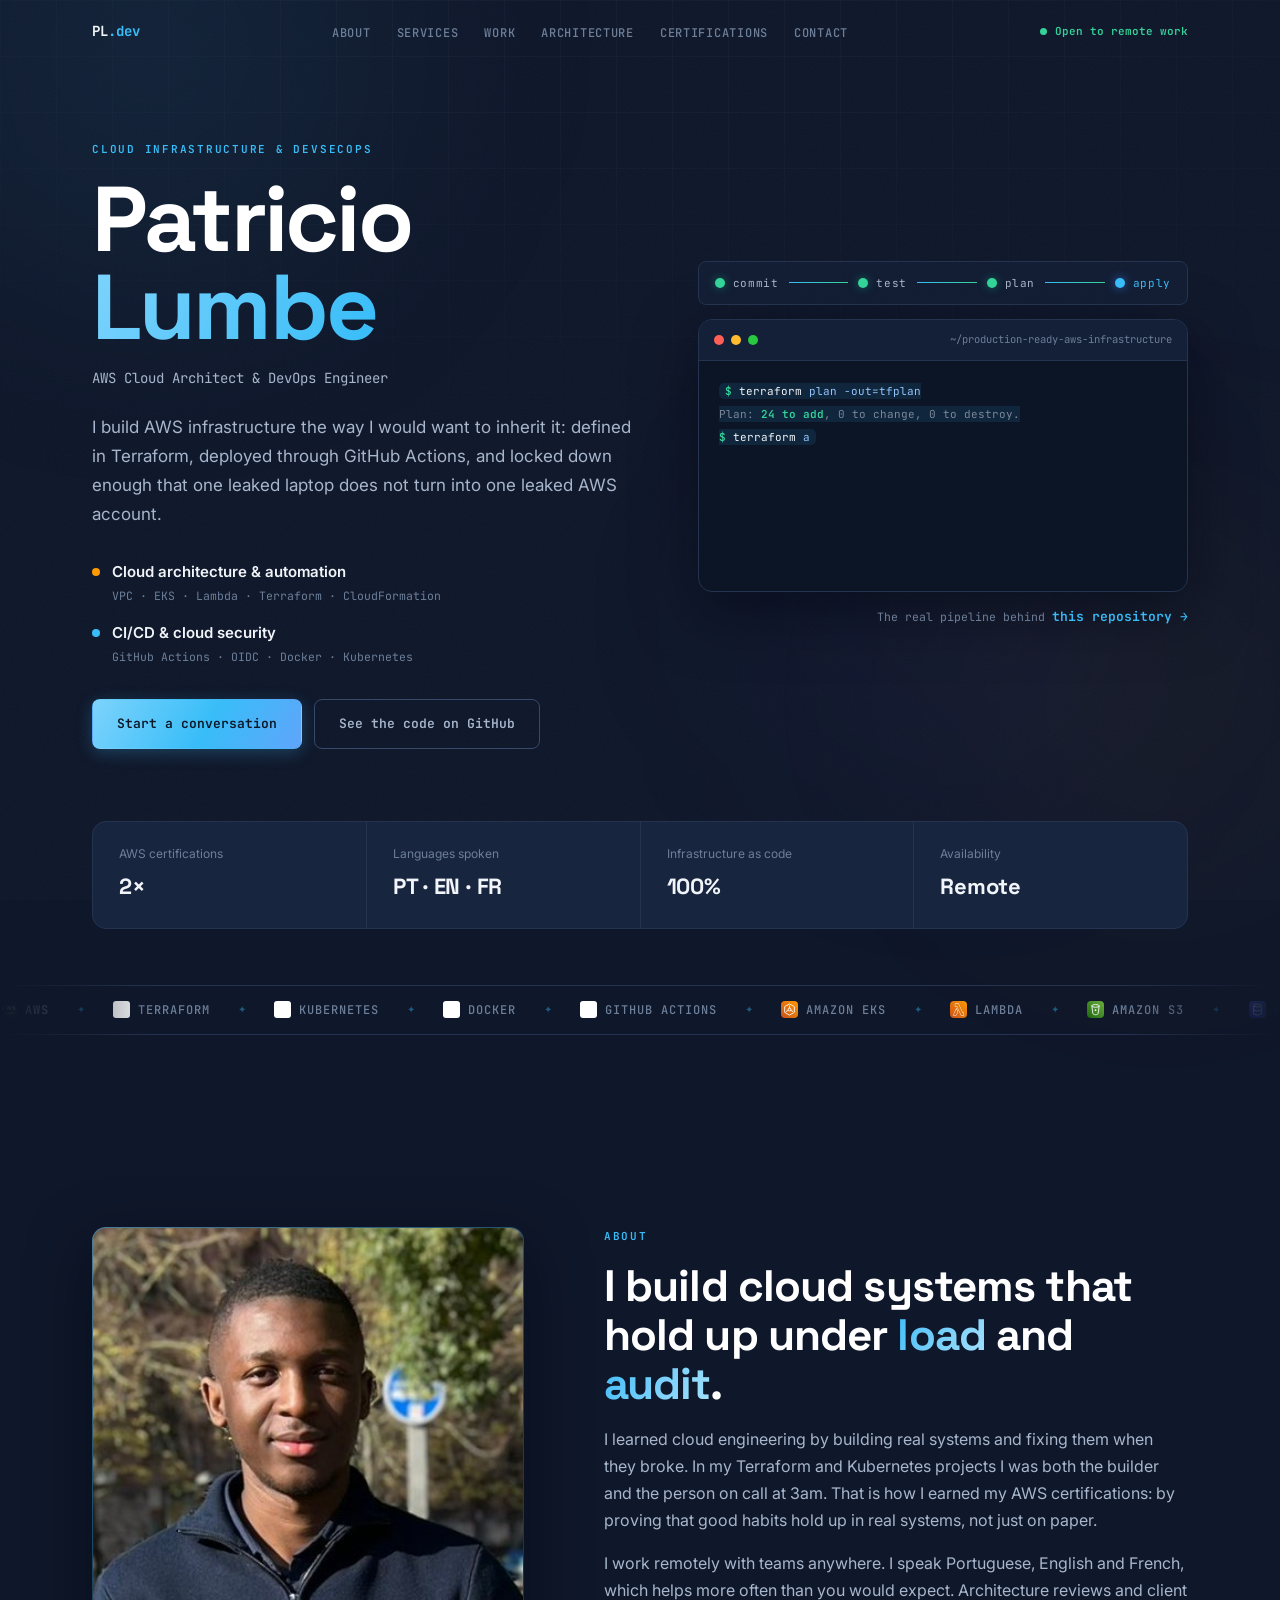
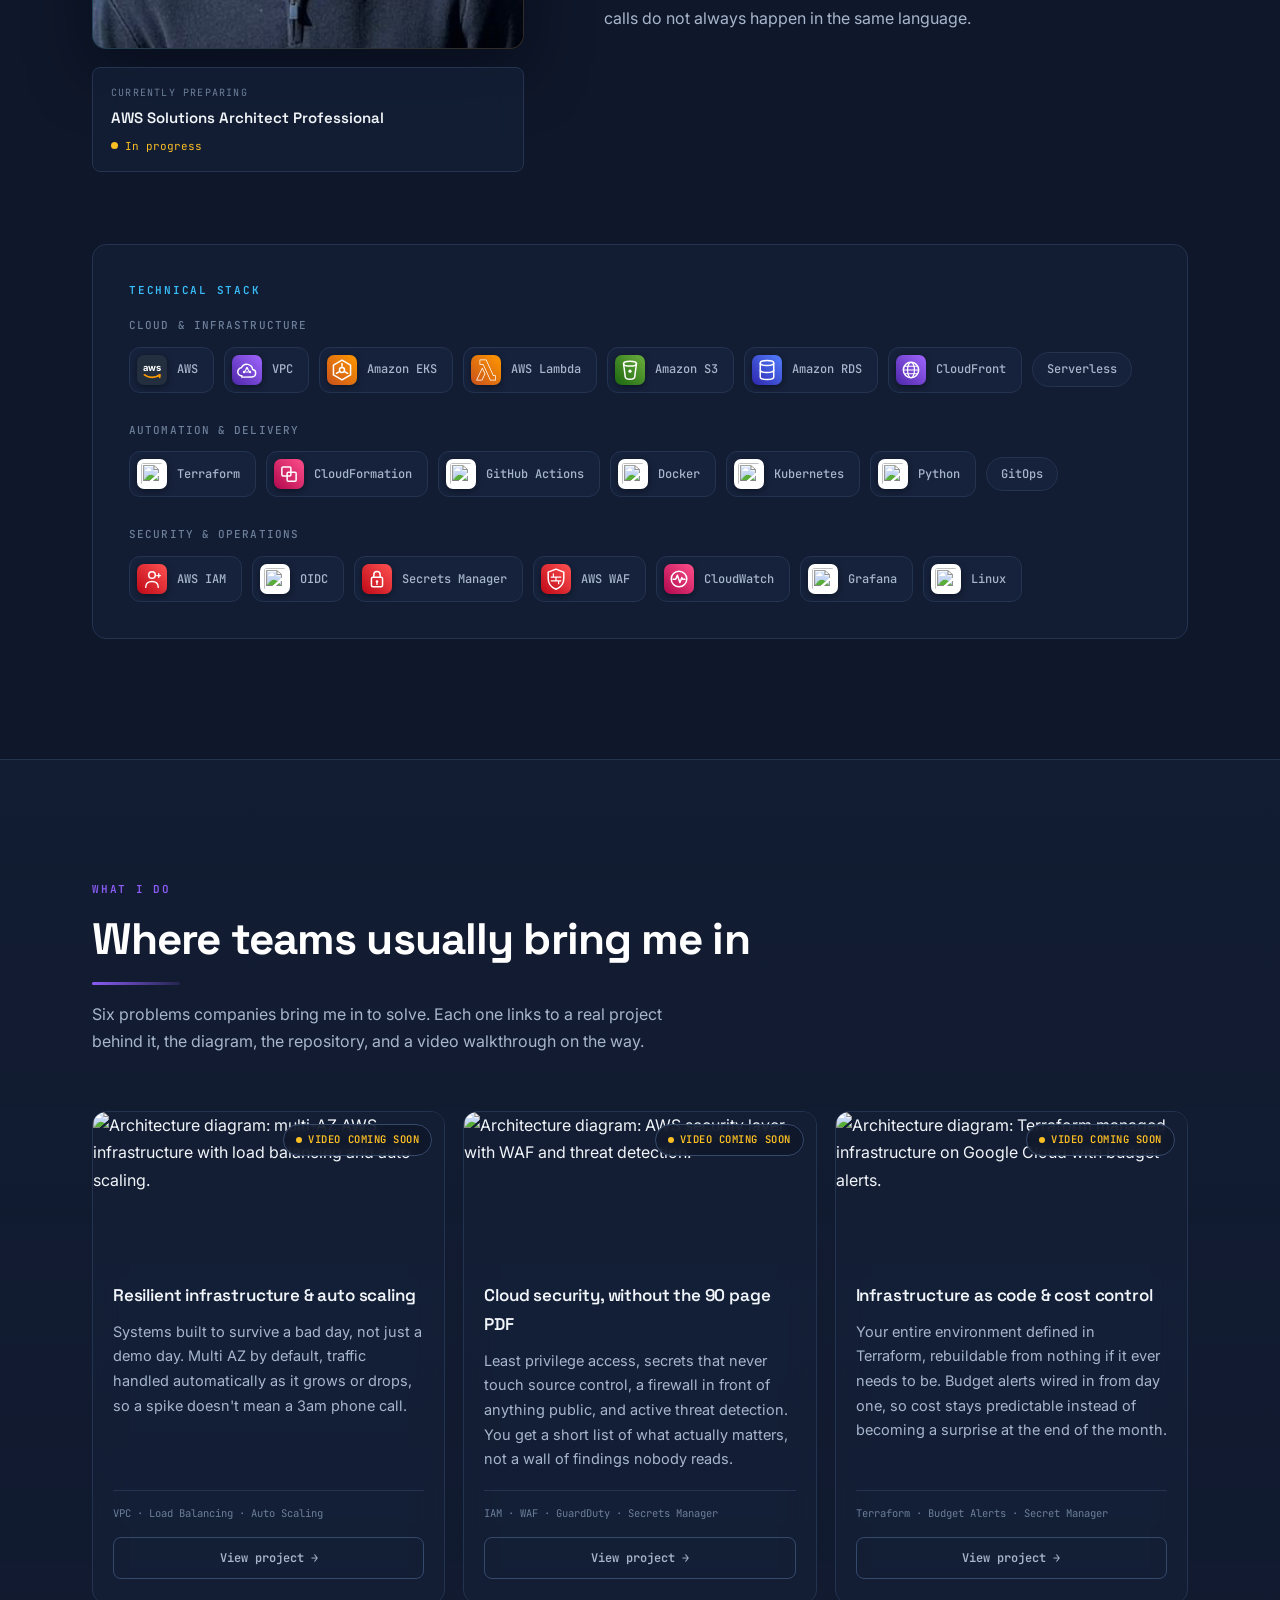
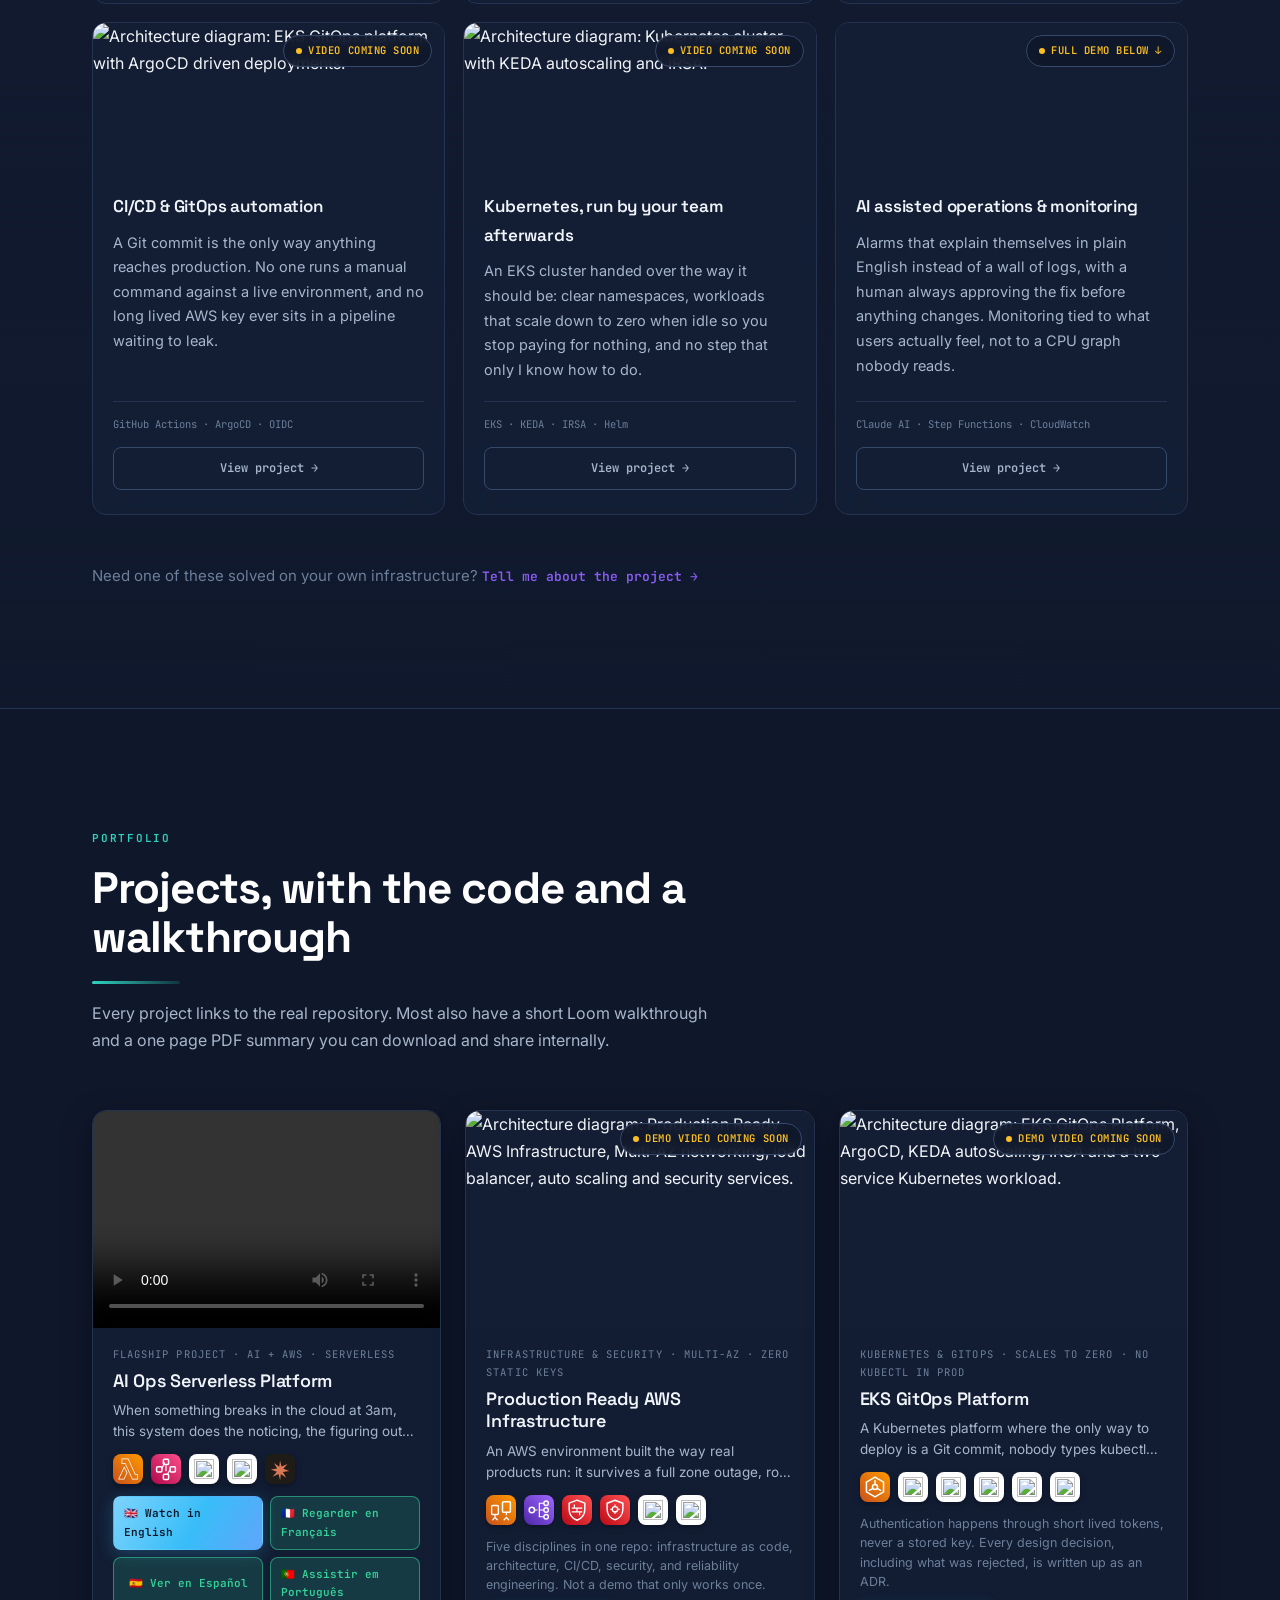
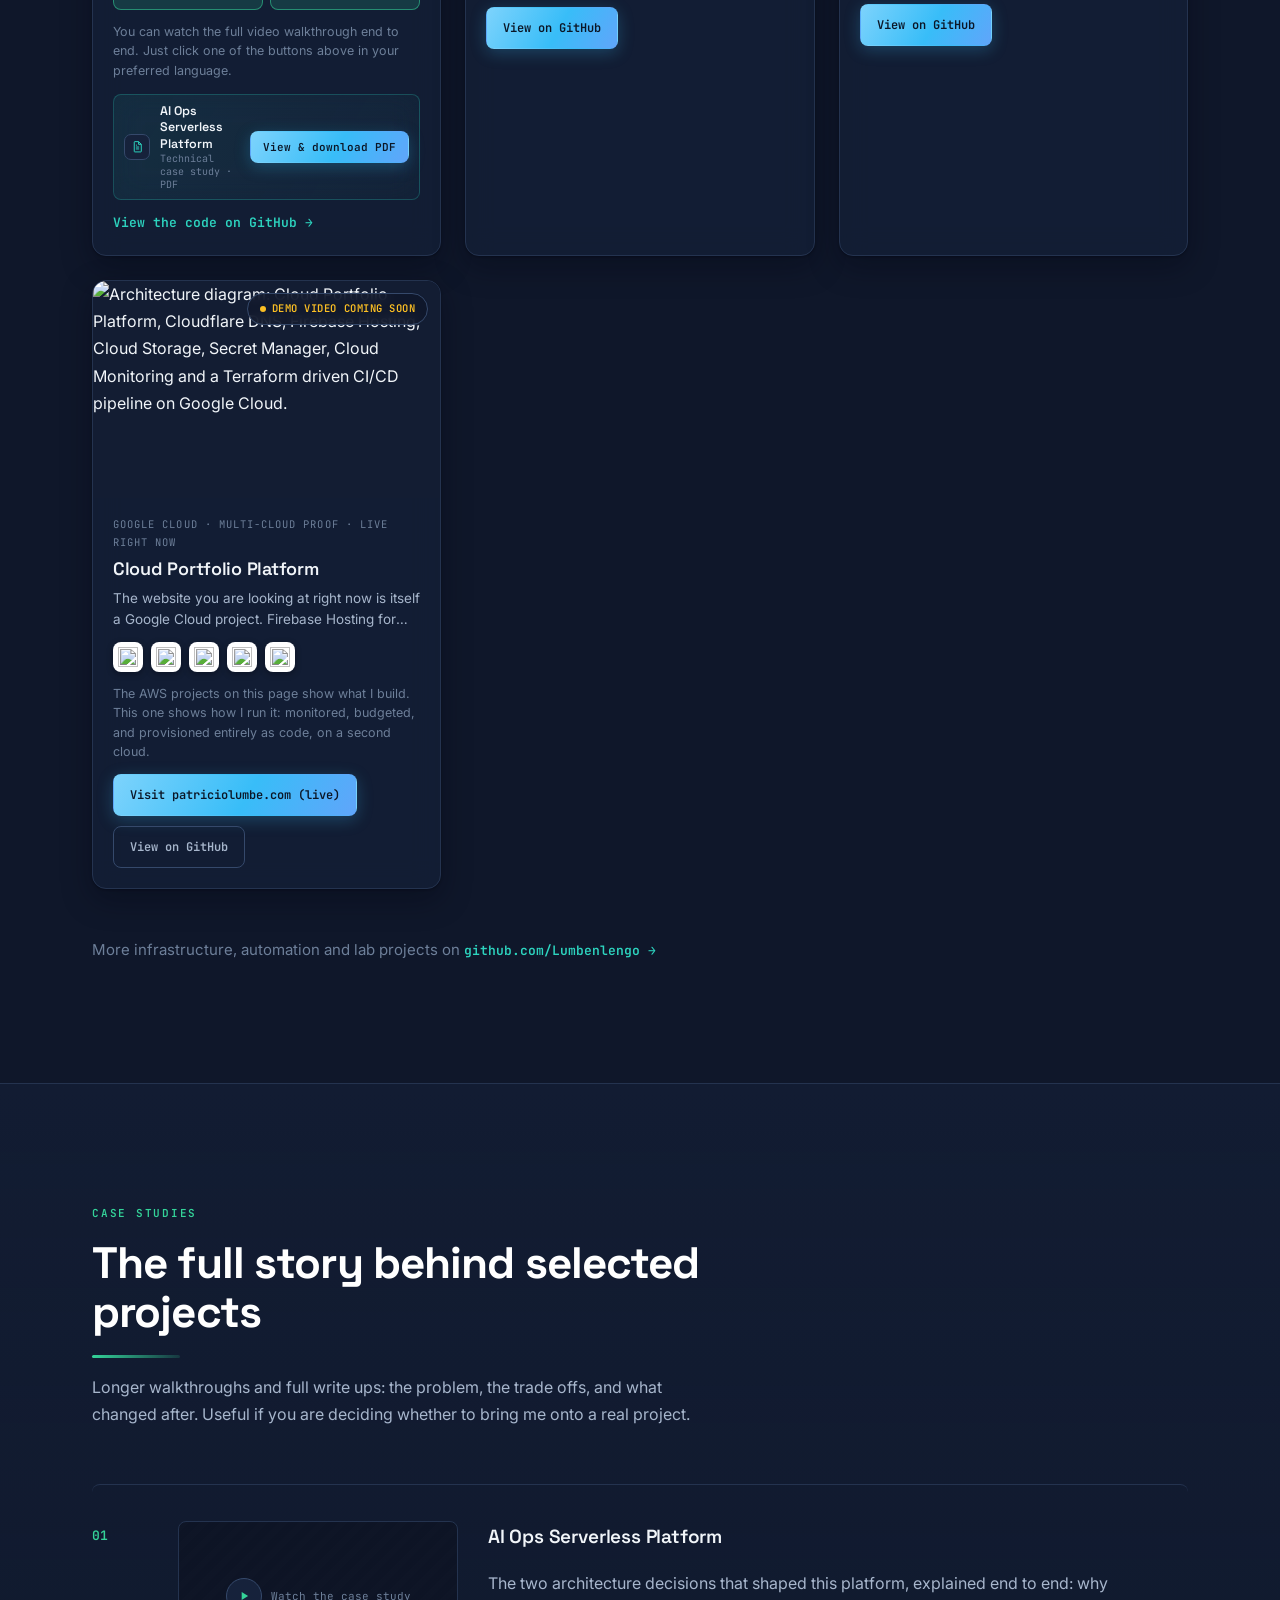
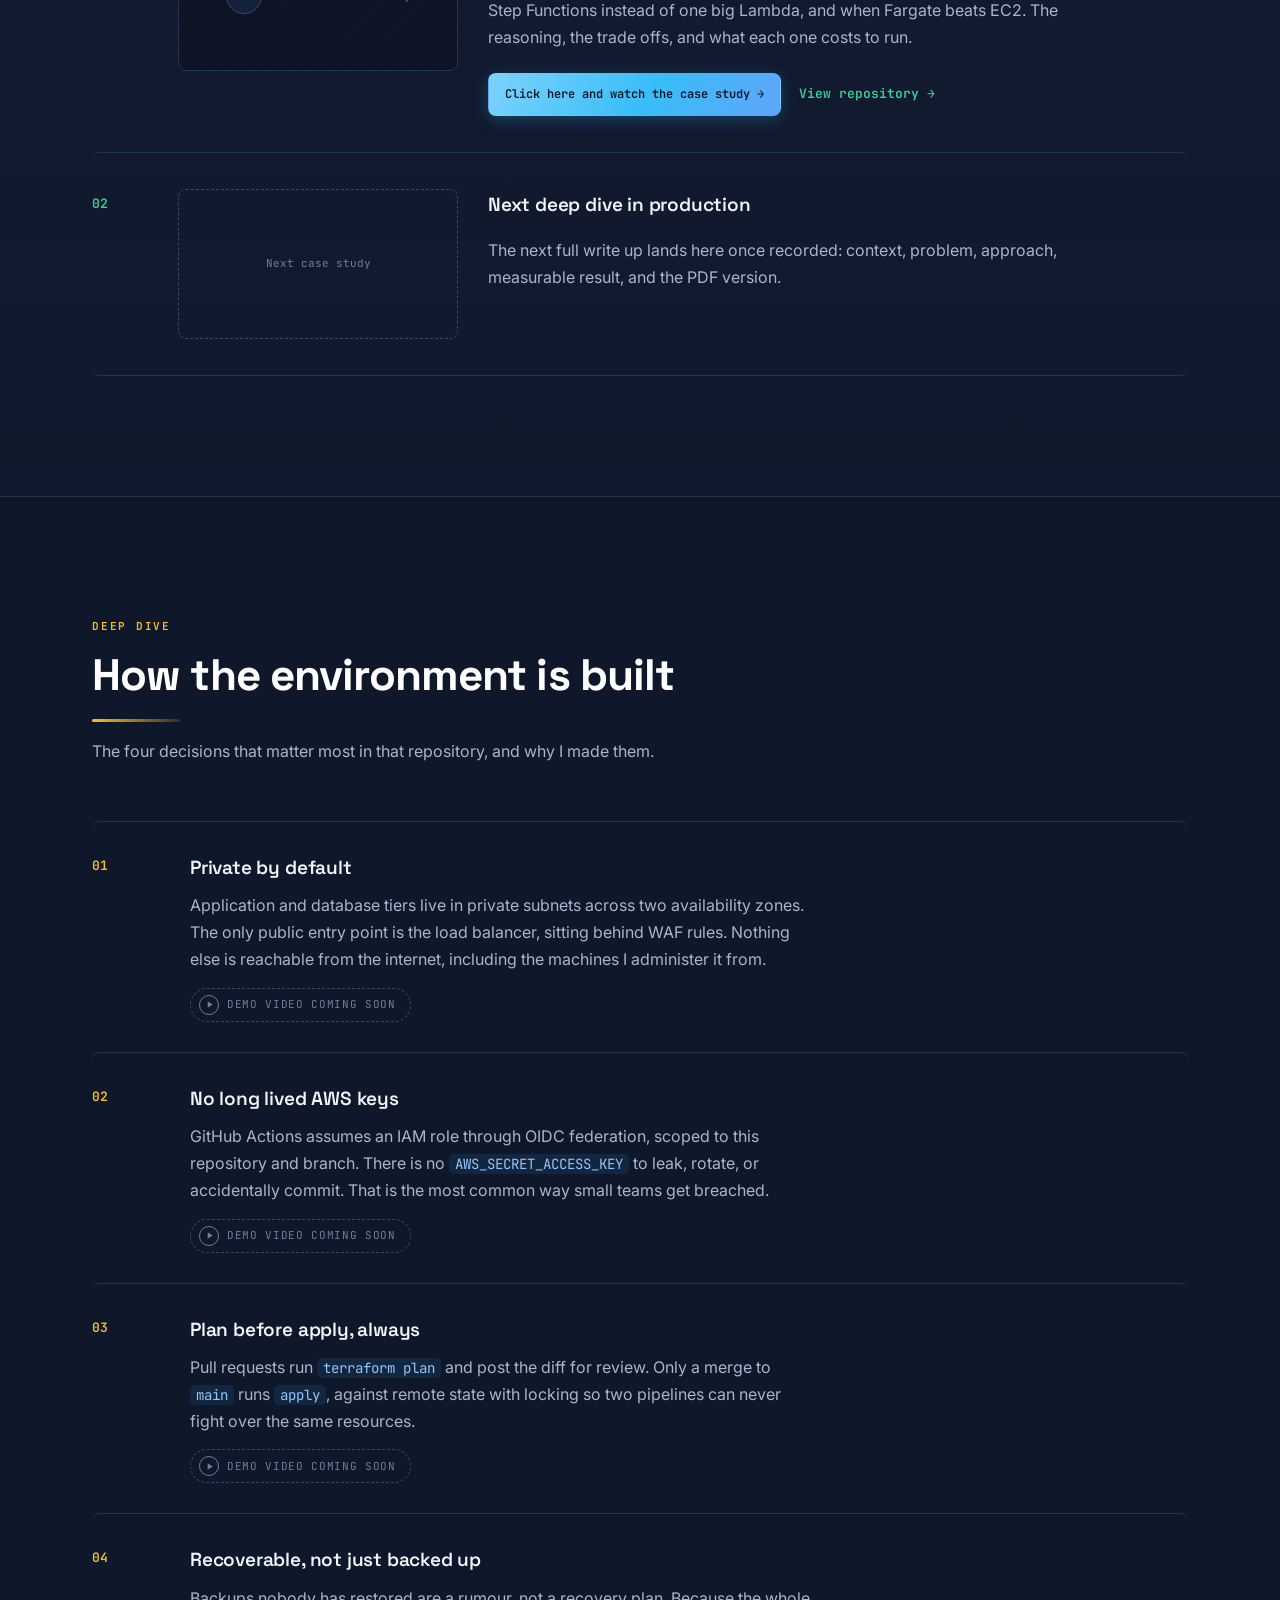
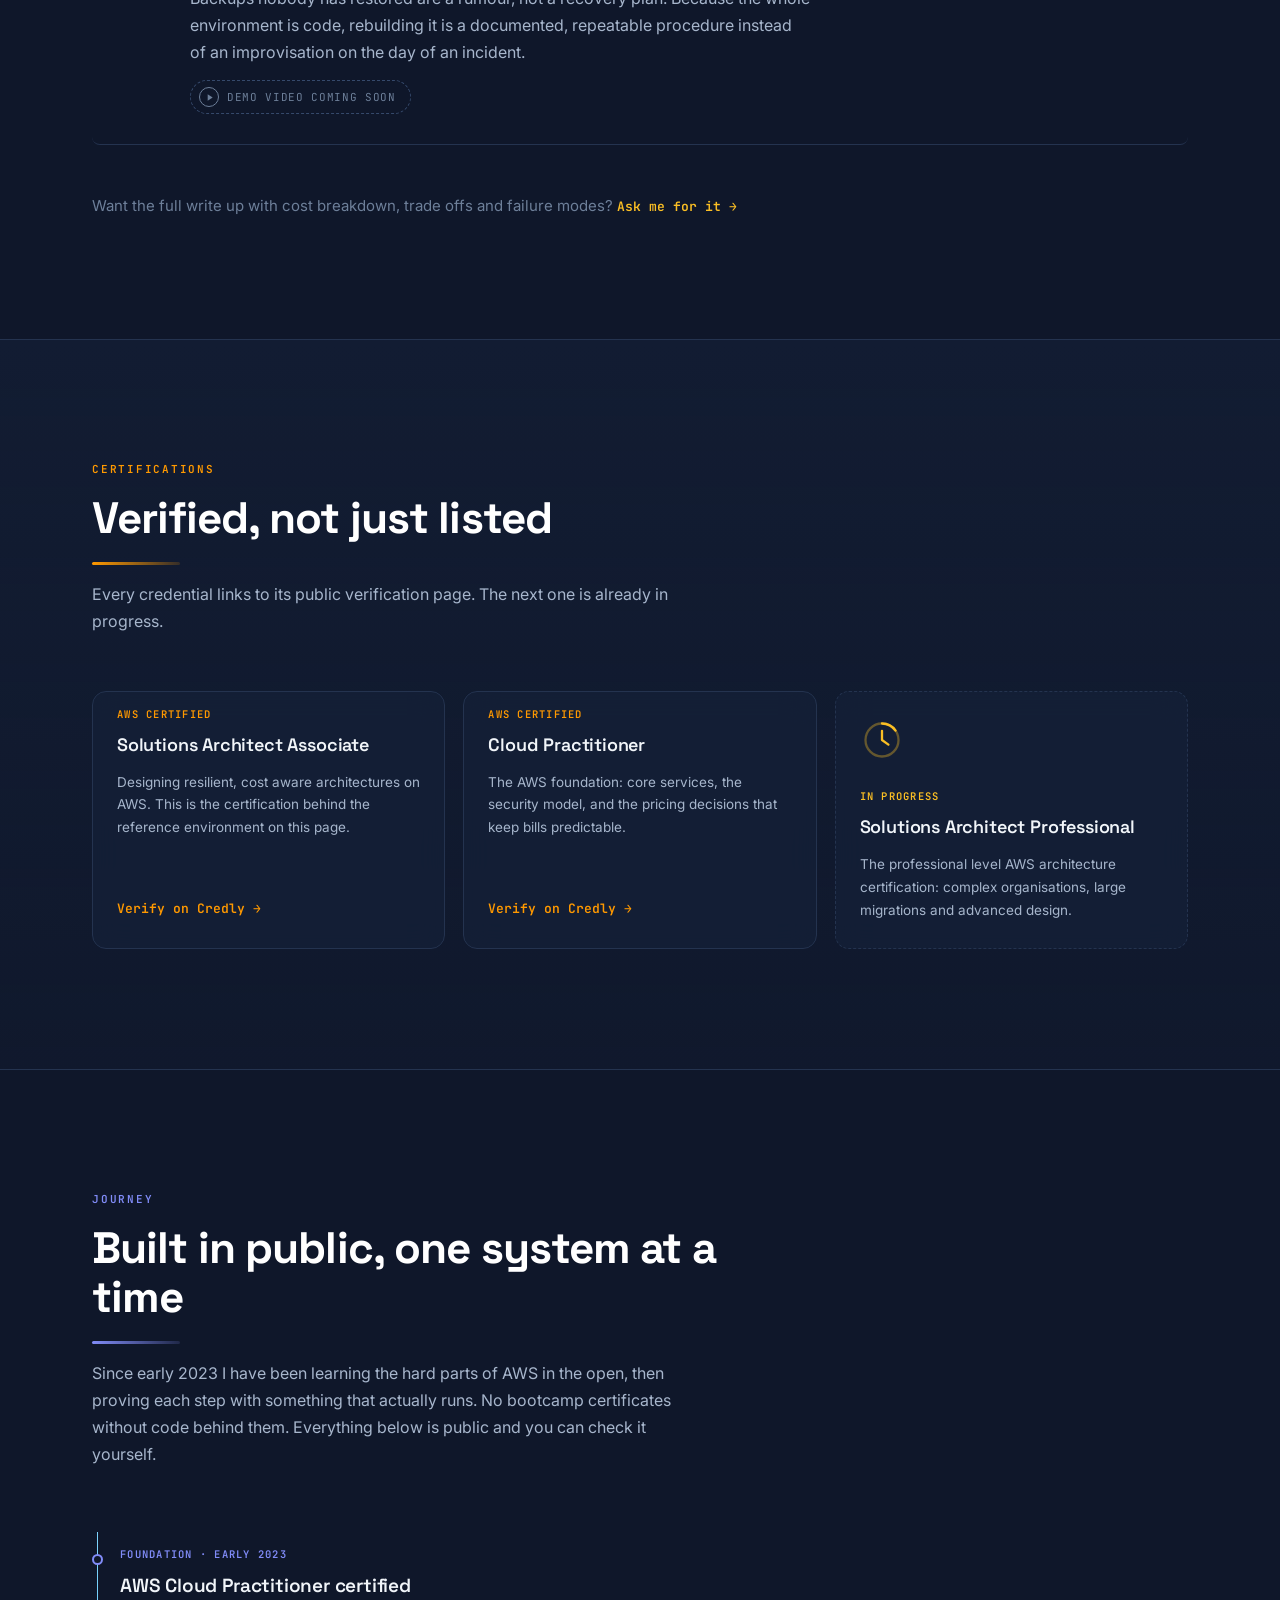
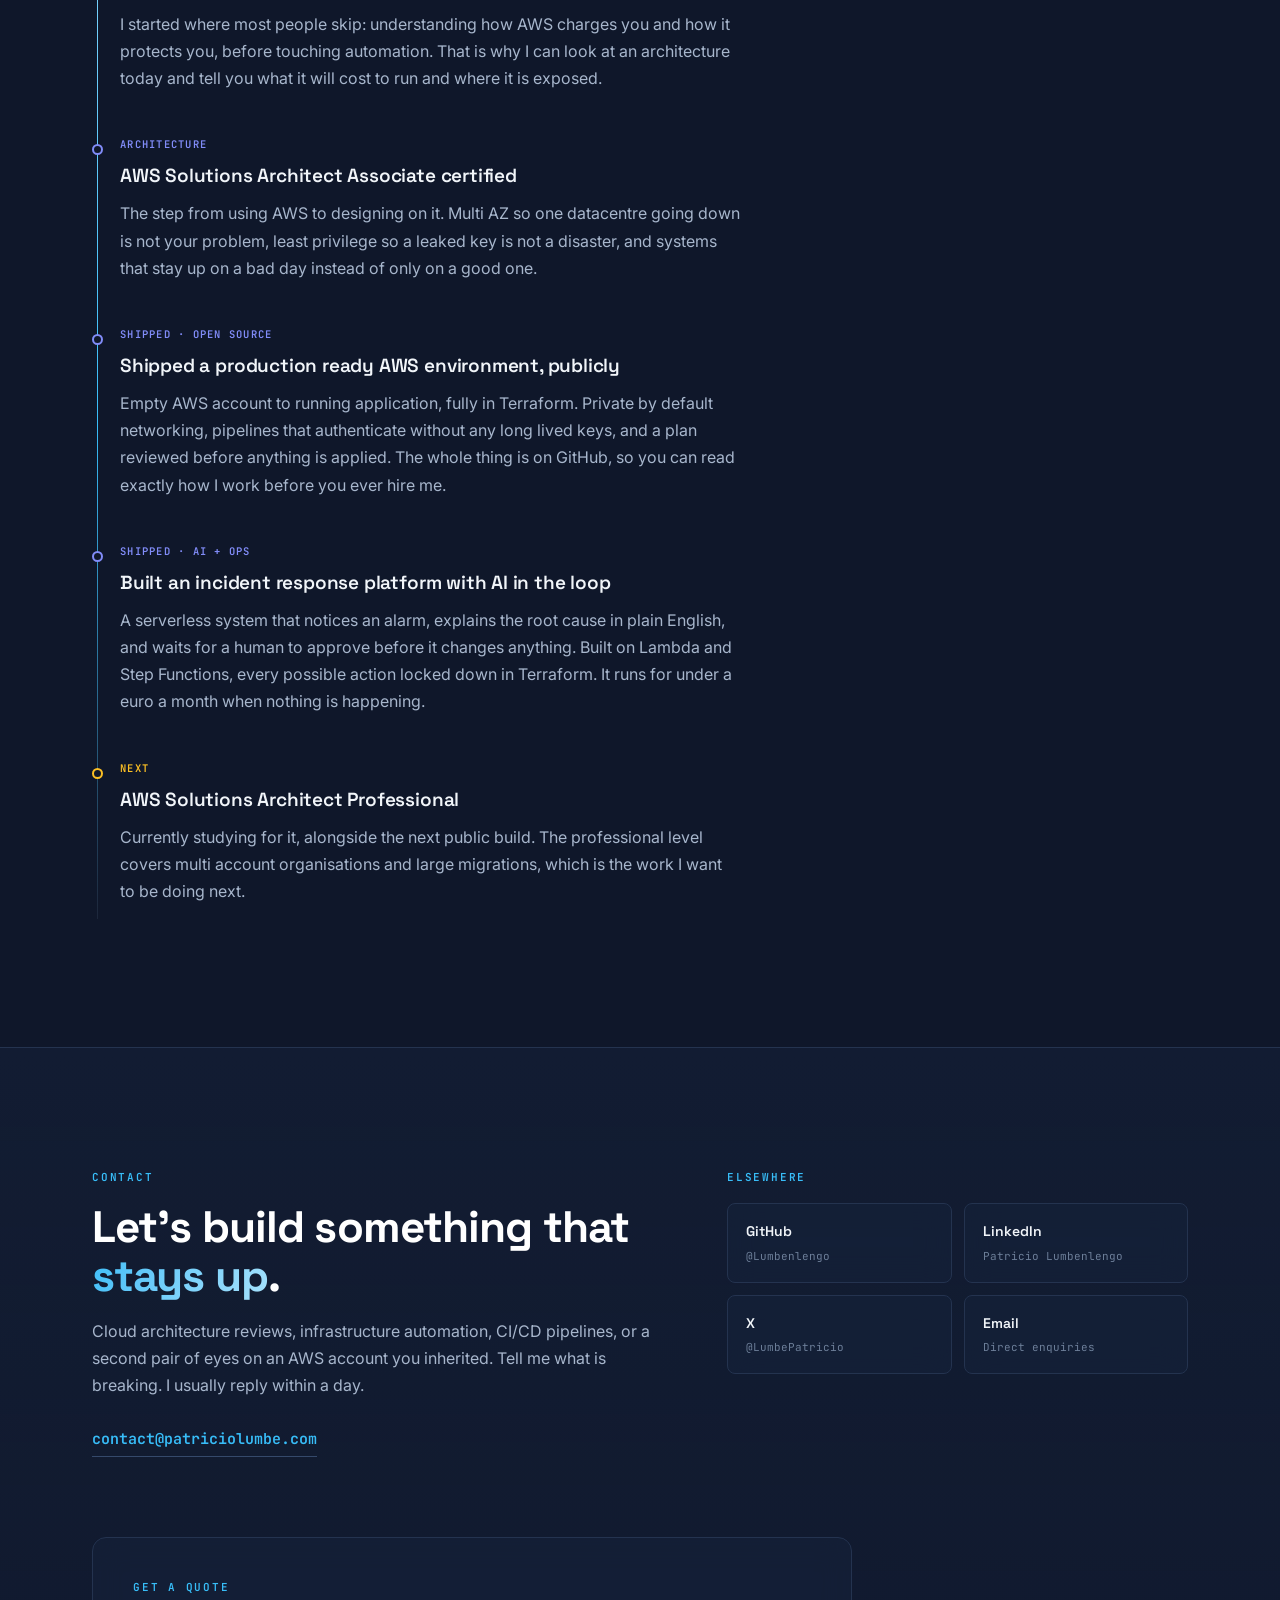
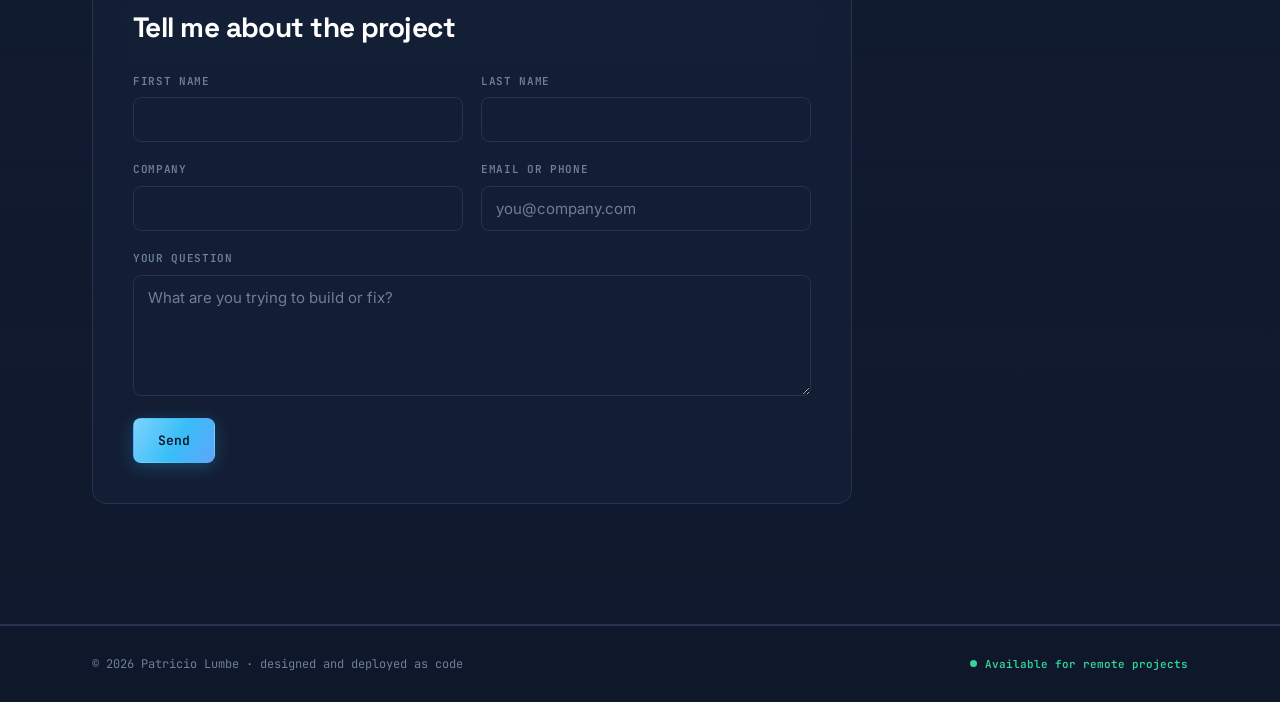
==== commit 12dc1284: "include firebase.json in repository" ====
--- a/index.html
+++ b/index.html
@@ -4,29 +4,33 @@
   <meta charset="UTF-8" />
   <meta name="viewport" content="width=device-width, initial-scale=1.0" />
 
-  <title>Patricio Lumbe AWS Cloud Architect &amp; DevOps Engineer</title>
+  <title>Patricio Lumbe | AWS Cloud Architect &amp; DevOps Engineer</title>
   <meta name="description" content="AWS Cloud Architect and DevOps Engineer. I design secure, automated AWS infrastructure with Terraform, Kubernetes and CI/CD pipelines." />
   <meta name="author" content="Patricio Lumbe" />
   <link rel="canonical" href="https://patriciolumbe.com/" />
-  <meta name="theme-color" content="#2563eb" />
+  <meta name="theme-color" content="#0f172a" />
+  <link rel="icon" type="image/svg+xml" href="favicon-lt.svg" />
+  <link rel="apple-touch-icon" href="favicon-lt.svg" />
 
   <!-- Social preview -->
   <meta property="og:type" content="website" />
   <meta property="og:url" content="https://patriciolumbe.com/" />
-  <meta property="og:title" content="Patricio Lumbe — AWS Cloud Architect &amp; DevOps Engineer" />
+  <meta property="og:title" content="Patricio Lumbe | AWS Cloud Architect &amp; DevOps Engineer" />
   <meta property="og:description" content="I design secure, automated AWS infrastructure with Terraform, Kubernetes and CI/CD pipelines." />
   <meta property="og:image" content="https://patriciolumbe.com/Assets/og-preview.jpg" />
-  <meta property="og:image:alt" content="Patricio Lumbe — AWS Cloud Architect and DevOps Engineer" />
+  <meta property="og:image:alt" content="Patricio Lumbe, AWS Cloud Architect and DevOps Engineer" />
   <meta name="twitter:card" content="summary_large_image" />
   <meta name="twitter:site" content="@LumbePatricio" />
-  <meta name="twitter:title" content="Patricio Lumbe — AWS Cloud Architect &amp; DevOps Engineer" />
+  <meta name="twitter:title" content="Patricio Lumbe | AWS Cloud Architect &amp; DevOps Engineer" />
   <meta name="twitter:description" content="I design secure, automated AWS infrastructure with Terraform, Kubernetes and CI/CD pipelines." />
   <meta name="twitter:image" content="https://patriciolumbe.com/Assets/og-preview.jpg" />
 
   <link rel="preconnect" href="https://fonts.googleapis.com" />
   <link rel="preconnect" href="https://fonts.gstatic.com" crossorigin />
-  <link href="https://fonts.googleapis.com/css2?family=Inter:wght@400;500;600;700;800&family=JetBrains+Mono:wght@400;500;700&display=swap" rel="stylesheet" />
-  <link rel="stylesheet" href="CSS/style.css" />
+  <link href="https://fonts.googleapis.com/css2?family=Space+Grotesk:wght@500;600;700&family=Inter:wght@400;500;600&family=JetBrains+Mono:wght@400;500;600&display=swap" rel="stylesheet" />
+  <link rel="stylesheet" href="CSS/01-foundations.css" />
+  <link rel="stylesheet" href="CSS/02-sections.css" />
+  <link rel="stylesheet" href="CSS/03-interface.css" />
 
   <!-- Structured data: helps recruiters' tools and search engines read the page -->
   <script type="application/ld+json">
@@ -48,13 +52,19 @@
 </head>
 <body>
 
-  <div class="cursor-dot" aria-hidden="true"></div>
-
   <a class="skip-link" href="#main">Skip to content</a>
 
+  <!-- Icon sprite (AWS official-style icons + gradients) lives in icons.svg,
+       referenced below via e.g. <use href="icons.svg#i-lambda">. -->
+
+  <div class="scroll-progress" id="scroll-progress" aria-hidden="true"></div>
+
+  <!-- Atmosphere -->
   <div class="grid-bg" aria-hidden="true"></div>
-  <div class="orb orb-1" aria-hidden="true"></div>
-  <div class="orb orb-2" aria-hidden="true"></div>
+  <div class="aurora aurora-1" aria-hidden="true"></div>
+  <div class="aurora aurora-2" aria-hidden="true"></div>
+  <div class="aurora aurora-3" aria-hidden="true"></div>
+  <div class="noise" aria-hidden="true"></div>
 
   <header class="nav" id="navbar">
     <div class="nav-inner">
@@ -69,12 +79,17 @@
         <ul class="nav-links">
           <li><a href="#about">About</a></li>
           <li><a href="#services">Services</a></li>
-          <li><a href="#portfolio">Portfolio</a></li>
-          <li><a href="#case-studies">Case Studies</a></li>
+          <li><a href="#portfolio">Work</a></li>
           <li><a href="#architecture">Architecture</a></li>
+          <li><a href="#certifications">Certifications</a></li>
           <li><a href="#contact">Contact</a></li>
         </ul>
       </nav>
+
+      <p class="nav-status" aria-label="Availability">
+        <span class="pulse-dot" aria-hidden="true"></span>
+        Open to remote work
+      </p>
     </div>
   </header>
 
@@ -84,31 +99,31 @@
     <section id="hero" class="hero">
       <div class="container hero-inner">
         <div class="hero-copy">
-          <p class="eyebrow">Cloud infrastructure &amp; DevSecOps</p>
-
-          <h1 class="hero-title">
+          <p class="eyebrow load-seq" style="--seq: 0">Cloud infrastructure &amp; DevSecOps</p>
+
+          <h1 class="hero-title load-seq" style="--seq: 1">
             <span class="hero-first">Patricio</span>
             <span class="hero-last">Lumbe</span>
           </h1>
 
-          <p class="hero-role">AWS Cloud Architect &amp; DevOps Engineer</p>
-
-          <p class="hero-pitch">
-            I build AWS infrastructure the way I'd want to inherit it: defined in
+          <p class="hero-role load-seq" style="--seq: 2">AWS Cloud Architect &amp; DevOps Engineer</p>
+
+          <p class="hero-pitch load-seq" style="--seq: 3">
+            I build AWS infrastructure the way I would want to inherit it: defined in
             Terraform, deployed through GitHub Actions, and locked down enough that
-            one leaked laptop doesn't turn into one leaked AWS account.
-          </p>
-
-          <ul class="specialties">
+            one leaked laptop does not turn into one leaked AWS account.
+          </p>
+
+          <ul class="specialties load-seq" style="--seq: 4">
             <li class="specialty">
-              <span class="dot dot-blue" aria-hidden="true"></span>
+              <span class="dot dot-orange" aria-hidden="true"></span>
               <span>
                 Cloud architecture &amp; automation
                 <span class="specialty-sub">VPC · EKS · Lambda · Terraform · CloudFormation</span>
               </span>
             </li>
             <li class="specialty">
-              <span class="dot dot-purple" aria-hidden="true"></span>
+              <span class="dot dot-blue" aria-hidden="true"></span>
               <span>
                 CI/CD &amp; cloud security
                 <span class="specialty-sub">GitHub Actions · OIDC · Docker · Kubernetes</span>
@@ -116,132 +131,159 @@
             </li>
           </ul>
 
-          <div class="terminal" role="img" aria-label="Terminal running: terraform apply --target=aws_production.live. Apply complete: 24 added, 0 changed, 0 destroyed.">
-            <div class="terminal-bar" aria-hidden="true">
-              <span class="terminal-dot"></span>
-              <span class="terminal-dot"></span>
-              <span class="terminal-dot"></span>
-              <span class="terminal-file">~/production-ready-aws-infrastructure</span>
-            </div>
-            <pre class="terminal-body" aria-hidden="true"><code><span class="term-prompt">$ </span><span id="t-cmd" class="term-cmd"></span><span id="t-arg" class="term-arg"></span><span class="term-caret" id="t-caret"></span>
-<span class="term-out" id="t-out"></span></code></pre>
-          </div>
-
-          <div class="hero-cta">
-            <a href="mailto:contact@patriciolumbe.com?cc=patricioaleixo0@gmail.com&subject=Cloud%20project%20enquiry" class="btn btn-primary">Start a conversation</a>
+          <div class="hero-cta load-seq" style="--seq: 5">
+            <a href="mailto:patricioaleixo0@gmail.com" class="btn btn-primary">Start a conversation</a>
             <a href="https://github.com/Lumbenlengo" class="btn btn-ghost" target="_blank" rel="noopener">See the code on GitHub</a>
           </div>
         </div>
 
-        <aside class="hero-side" aria-label="Certifications">
-          <img src="Assets/patricio-profile.jpg" alt="Portrait of Patricio Lumbe" class="hero-photo" width="200" height="200" />
-
-         
-          <a class="badge badge-credly" href="https://www.credly.com/users/YOUR-CREDLY-USERNAME" target="_blank" rel="noopener">
-            <img class="badge-credly-img" src="https://images.credly.com/size/220x220/YOUR-SAA-BADGE-IMAGE.png" alt="AWS Certified Solutions Architect – Associate badge" loading="lazy" />
-            <span class="badge-credly-text">
-              <span class="badge-label">Certified</span>
-              <span class="badge-name">AWS Solutions Architect – Associate</span>
-              <span class="badge-verify">Verify on Credly →</span>
-            </span>
-          </a>
-
-          <a class="badge badge-credly" href="https://www.credly.com/users/YOUR-CREDLY-USERNAME" target="_blank" rel="noopener">
-            <img class="badge-credly-img" src="https://images.credly.com/size/220x220/YOUR-CLF-BADGE-IMAGE.png" alt="AWS Certified Cloud Practitioner badge" loading="lazy" />
-            <span class="badge-credly-text">
-              <span class="badge-label">Certified</span>
-              <span class="badge-name">AWS Cloud Practitioner</span>
-              <span class="badge-verify">Verify on Credly →</span>
-            </span>
-          </a>
-
-          <div class="badge badge-progress">
-            <p class="badge-label">In progress</p>
-            <p class="badge-name">AWS DevOps Engineer – Professional</p>
-            <p class="badge-sub">Target: Q3 2026</p>
+        <!-- Signature element: live deployment terminal + pipeline -->
+        <aside class="hero-deploy load-seq" style="--seq: 3" aria-label="Deployment pipeline demonstration">
+          <div class="pipeline" id="pipeline" role="img" aria-label="CI/CD pipeline: commit, test, plan and apply stages, all passing.">
+            <div class="pipeline-stage" data-stage="0">
+              <span class="pipeline-dot"></span>
+              <span class="pipeline-name">commit</span>
+            </div>
+            <span class="pipeline-line" data-line="0"></span>
+            <div class="pipeline-stage" data-stage="1">
+              <span class="pipeline-dot"></span>
+              <span class="pipeline-name">test</span>
+            </div>
+            <span class="pipeline-line" data-line="1"></span>
+            <div class="pipeline-stage" data-stage="2">
+              <span class="pipeline-dot"></span>
+              <span class="pipeline-name">plan</span>
+            </div>
+            <span class="pipeline-line" data-line="2"></span>
+            <div class="pipeline-stage" data-stage="3">
+              <span class="pipeline-dot"></span>
+              <span class="pipeline-name">apply</span>
+            </div>
           </div>
+
+          <div class="terminal" role="img" aria-label="Terminal running terraform plan and apply. Apply complete: 24 added, 0 changed, 0 destroyed.">
+            <div class="terminal-bar" aria-hidden="true">
+              <span class="terminal-dot td-red"></span>
+              <span class="terminal-dot td-yellow"></span>
+              <span class="terminal-dot td-green"></span>
+              <span class="terminal-file">~/production-ready-aws-infrastructure</span>
+            </div>
+            <pre class="terminal-body" aria-hidden="true"><code id="terminal-code"></code></pre>
+          </div>
+
+          <p class="hero-deploy-caption">
+            The real pipeline behind
+            <a class="link-mono" href="https://github.com/Lumbenlengo/production-ready-aws-infrastructure" target="_blank" rel="noopener">this repository →</a>
+          </p>
         </aside>
+      </div>
+
+      <!-- Metrics band -->
+      <div class="container">
+        <dl class="metrics load-seq" style="--seq: 6">
+          <div class="metric">
+            <dt class="metric-label">AWS certifications</dt>
+            <dd class="metric-value">2×</dd>
+          </div>
+          <div class="metric">
+            <dt class="metric-label">Languages spoken</dt>
+            <dd class="metric-value">PT · EN · FR</dd>
+          </div>
+          <div class="metric">
+            <dt class="metric-label">Infrastructure as code</dt>
+            <dd class="metric-value">100%</dd>
+          </div>
+          <div class="metric">
+            <dt class="metric-label">Availability</dt>
+            <dd class="metric-value">Remote</dd>
+          </div>
+        </dl>
+      </div>
+
+      <!-- Technology ticker -->
+      <div class="ticker" aria-hidden="true">
+        <div class="ticker-track">
+          <span class="ticker-item"><svg class="ticker-icon"><use href="icons.svg#i-aws"/></svg>AWS</span><span class="ticker-sep">&#10022;</span><span class="ticker-item"><img class="ticker-icon" src="https://cdn.simpleicons.org/terraform/844FBA" alt="" loading="lazy" />Terraform</span><span class="ticker-sep">&#10022;</span><span class="ticker-item"><img class="ticker-icon" src="https://cdn.simpleicons.org/kubernetes/326CE5" alt="" loading="lazy" />Kubernetes</span><span class="ticker-sep">&#10022;</span><span class="ticker-item"><img class="ticker-icon" src="https://cdn.simpleicons.org/docker/2496ED" alt="" loading="lazy" />Docker</span><span class="ticker-sep">&#10022;</span><span class="ticker-item"><img class="ticker-icon" src="https://cdn.simpleicons.org/githubactions/2088FF" alt="" loading="lazy" />GitHub Actions</span><span class="ticker-sep">&#10022;</span><span class="ticker-item"><svg class="ticker-icon"><use href="icons.svg#i-eks"/></svg>Amazon EKS</span><span class="ticker-sep">&#10022;</span><span class="ticker-item"><svg class="ticker-icon"><use href="icons.svg#i-lambda"/></svg>Lambda</span><span class="ticker-sep">&#10022;</span><span class="ticker-item"><svg class="ticker-icon"><use href="icons.svg#i-s3"/></svg>Amazon S3</span><span class="ticker-sep">&#10022;</span><span class="ticker-item"><svg class="ticker-icon"><use href="icons.svg#i-rds"/></svg>Amazon RDS</span><span class="ticker-sep">&#10022;</span><span class="ticker-item"><svg class="ticker-icon"><use href="icons.svg#i-cloudfront"/></svg>CloudFront</span><span class="ticker-sep">&#10022;</span><span class="ticker-item"><svg class="ticker-icon"><use href="icons.svg#i-iam"/></svg>IAM</span><span class="ticker-sep">&#10022;</span><span class="ticker-item"><svg class="ticker-icon"><use href="icons.svg#i-cloudwatch"/></svg>CloudWatch</span><span class="ticker-sep">&#10022;</span><span class="ticker-item"><img class="ticker-icon" src="https://cdn.simpleicons.org/grafana/F46800" alt="" loading="lazy" />Grafana</span><span class="ticker-sep">&#10022;</span><span class="ticker-item"><img class="ticker-icon" src="https://cdn.simpleicons.org/python/3776AB" alt="" loading="lazy" />Python</span><span class="ticker-sep">&#10022;</span><span class="ticker-item"><img class="ticker-icon" src="https://cdn.simpleicons.org/linux/FCC624" alt="" loading="lazy" />Linux</span><span class="ticker-sep">&#10022;</span><span class="ticker-item"><svg class="ticker-icon"><use href="icons.svg#i-waf"/></svg>AWS WAF</span><span class="ticker-sep">&#10022;</span>
+          <span class="ticker-item"><svg class="ticker-icon"><use href="icons.svg#i-aws"/></svg>AWS</span><span class="ticker-sep">&#10022;</span><span class="ticker-item"><img class="ticker-icon" src="https://cdn.simpleicons.org/terraform/844FBA" alt="" loading="lazy" />Terraform</span><span class="ticker-sep">&#10022;</span><span class="ticker-item"><img class="ticker-icon" src="https://cdn.simpleicons.org/kubernetes/326CE5" alt="" loading="lazy" />Kubernetes</span><span class="ticker-sep">&#10022;</span><span class="ticker-item"><img class="ticker-icon" src="https://cdn.simpleicons.org/docker/2496ED" alt="" loading="lazy" />Docker</span><span class="ticker-sep">&#10022;</span><span class="ticker-item"><img class="ticker-icon" src="https://cdn.simpleicons.org/githubactions/2088FF" alt="" loading="lazy" />GitHub Actions</span><span class="ticker-sep">&#10022;</span><span class="ticker-item"><svg class="ticker-icon"><use href="icons.svg#i-eks"/></svg>Amazon EKS</span><span class="ticker-sep">&#10022;</span><span class="ticker-item"><svg class="ticker-icon"><use href="icons.svg#i-lambda"/></svg>Lambda</span><span class="ticker-sep">&#10022;</span><span class="ticker-item"><svg class="ticker-icon"><use href="icons.svg#i-s3"/></svg>Amazon S3</span><span class="ticker-sep">&#10022;</span><span class="ticker-item"><svg class="ticker-icon"><use href="icons.svg#i-rds"/></svg>Amazon RDS</span><span class="ticker-sep">&#10022;</span><span class="ticker-item"><svg class="ticker-icon"><use href="icons.svg#i-cloudfront"/></svg>CloudFront</span><span class="ticker-sep">&#10022;</span><span class="ticker-item"><svg class="ticker-icon"><use href="icons.svg#i-iam"/></svg>IAM</span><span class="ticker-sep">&#10022;</span><span class="ticker-item"><svg class="ticker-icon"><use href="icons.svg#i-cloudwatch"/></svg>CloudWatch</span><span class="ticker-sep">&#10022;</span><span class="ticker-item"><img class="ticker-icon" src="https://cdn.simpleicons.org/grafana/F46800" alt="" loading="lazy" />Grafana</span><span class="ticker-sep">&#10022;</span><span class="ticker-item"><img class="ticker-icon" src="https://cdn.simpleicons.org/python/3776AB" alt="" loading="lazy" />Python</span><span class="ticker-sep">&#10022;</span><span class="ticker-item"><img class="ticker-icon" src="https://cdn.simpleicons.org/linux/FCC624" alt="" loading="lazy" />Linux</span><span class="ticker-sep">&#10022;</span><span class="ticker-item"><svg class="ticker-icon"><use href="icons.svg#i-waf"/></svg>AWS WAF</span><span class="ticker-sep">&#10022;</span>
+        </div>
       </div>
     </section>
 
     <!-- ── ABOUT ──────────────────────────────────────────── -->
     <section id="about" class="section">
       <div class="container about-grid">
+        <div class="about-media reveal">
+          <div class="photo-frame">
+            <img src="Assets/patricio-profile.jpg" alt="Portrait of Patricio Lumbe" class="about-photo" width="420" height="420" />
+          </div>
+          <div class="about-card glass">
+            <p class="about-card-label">Currently preparing</p>
+            <p class="about-card-value">AWS Solutions Architect Professional</p>
+            <p class="about-card-sub"><span class="amber-dot" aria-hidden="true"></span>In progress</p>
+          </div>
+        </div>
+
         <div class="reveal">
           <p class="eyebrow">About</p>
           <h2 class="section-title">I build cloud systems that hold up under <em>load</em> and <em>audit</em>.</h2>
 
           <p class="prose">
-            I got into this through building things that broke — Terraform and Kubernetes
-            side projects where I was both the engineer and the 3am on-call. That's where
-            the AWS Solutions Architect and Cloud Practitioner certifications came from:
-            not a checklist, but a way of proving the habits actually held up.
+            I learned cloud engineering by building real systems and fixing them when
+            they broke. In my Terraform and Kubernetes projects I was both the builder
+            and the person on call at 3am. That is how I earned my AWS certifications:
+            by proving that good habits hold up in real systems, not just on paper.
           </p>
           <p class="prose">
-            Based in Portugal, open to remote work with teams anywhere. I speak Portuguese,
-            English and French, which comes in handy more often than you'd expect —
-            architecture reviews and client calls don't always happen in the same language.
-          </p>
-
-          <dl class="stats">
-            <div class="stat">
-              <dt class="stat-desc">AWS certifications</dt>
-              <dd class="stat-number">2×</dd>
-            </div>
-            <div class="stat">
-              <dt class="stat-desc">Languages spoken</dt>
-              <dd class="stat-number">PT · EN · FR</dd>
-            </div>
-            <div class="stat">
-              <dt class="stat-desc">Infrastructure as code</dt>
-              <dd class="stat-number">100%</dd>
-            </div>
-            <div class="stat">
-              <dt class="stat-desc">Availability</dt>
-              <dd class="stat-number">Remote</dd>
-            </div>
-          </dl>
-        </div>
-
-        <div class="reveal">
+            I work remotely with teams anywhere. I speak Portuguese, English and French,
+            which helps more often than you would expect. Architecture reviews and client
+            calls do not always happen in the same language.
+          </p>
+        </div>
+      </div>
+
+      <!-- Technical stack with official badges -->
+      <div class="container">
+        <div class="stack-panel glass reveal">
           <p class="eyebrow">Technical stack</p>
 
           <div class="stack">
             <div class="stack-group">
               <h3 class="stack-heading">Cloud &amp; infrastructure</h3>
-              <ul class="chips">
-                <li class="chip chip-badge"><img src="https://img.shields.io/badge/Amazon_Web_Services-FF9900?style=for-the-badge&logo=amazonwebservices&logoColor=white" alt="AWS" loading="lazy" /></li>
-                <li class="chip">VPC</li>
-                <li class="chip chip-badge"><img src="https://img.shields.io/badge/Amazon_EKS-FF9900?style=for-the-badge&logo=amazoneks&logoColor=white" alt="Amazon EKS" loading="lazy" /></li>
-                <li class="chip chip-badge"><img src="https://img.shields.io/badge/AWS_Lambda-FF9900?style=for-the-badge&logo=awslambda&logoColor=white" alt="AWS Lambda" loading="lazy" /></li>
-                <li class="chip chip-badge"><img src="https://img.shields.io/badge/Amazon_S3-569A31?style=for-the-badge&logo=amazons3&logoColor=white" alt="Amazon S3" loading="lazy" /></li>
-                <li class="chip chip-badge"><img src="https://img.shields.io/badge/Amazon_RDS-527FFF?style=for-the-badge&logo=amazonrds&logoColor=white" alt="Amazon RDS" loading="lazy" /></li>
-                <li class="chip">CloudFront</li>
+              <ul class="tech-grid">
+                <li class="tech" role="img" aria-label="AWS"><svg class="tech-icon"><use href="icons.svg#i-aws"/></svg><span class="tech-name">AWS</span></li>
+                <li class="tech" role="img" aria-label="VPC"><svg class="tech-icon"><use href="icons.svg#i-vpc"/></svg><span class="tech-name">VPC</span></li>
+                <li class="tech" role="img" aria-label="Amazon EKS"><svg class="tech-icon"><use href="icons.svg#i-eks"/></svg><span class="tech-name">Amazon EKS</span></li>
+                <li class="tech" role="img" aria-label="AWS Lambda"><svg class="tech-icon"><use href="icons.svg#i-lambda"/></svg><span class="tech-name">AWS Lambda</span></li>
+                <li class="tech" role="img" aria-label="Amazon S3"><svg class="tech-icon"><use href="icons.svg#i-s3"/></svg><span class="tech-name">Amazon S3</span></li>
+                <li class="tech" role="img" aria-label="Amazon RDS"><svg class="tech-icon"><use href="icons.svg#i-rds"/></svg><span class="tech-name">Amazon RDS</span></li>
+                <li class="tech" role="img" aria-label="CloudFront"><svg class="tech-icon"><use href="icons.svg#i-cloudfront"/></svg><span class="tech-name">CloudFront</span></li>
+                <li class="chip">Serverless</li>
               </ul>
             </div>
 
             <div class="stack-group">
               <h3 class="stack-heading">Automation &amp; delivery</h3>
-              <ul class="chips">
-                <li class="chip chip-badge"><img src="https://img.shields.io/badge/Terraform-7B42BC?style=for-the-badge&logo=terraform&logoColor=white" alt="Terraform" loading="lazy" /></li>
-                <li class="chip">CloudFormation</li>
-                <li class="chip chip-badge"><img src="https://img.shields.io/badge/GitHub_Actions-2088FF?style=for-the-badge&logo=github-actions&logoColor=white" alt="GitHub Actions" loading="lazy" /></li>
-                <li class="chip chip-badge"><img src="https://img.shields.io/badge/Docker-2496ED?style=for-the-badge&logo=docker&logoColor=white" alt="Docker" loading="lazy" /></li>
-                <li class="chip chip-badge"><img src="https://img.shields.io/badge/Kubernetes-326CE5?style=for-the-badge&logo=kubernetes&logoColor=white" alt="Kubernetes" loading="lazy" /></li>
-                <li class="chip chip-badge"><img src="https://img.shields.io/badge/Python-FFD43B?style=for-the-badge&logo=python&logoColor=blue" alt="Python" loading="lazy" /></li>
+              <ul class="tech-grid">
+                <li class="tech" role="img" aria-label="Terraform"><img class="tech-icon tech-icon-brand" src="https://cdn.simpleicons.org/terraform/844FBA" alt="" loading="lazy" /><span class="tech-name">Terraform</span></li>
+                <li class="tech" role="img" aria-label="CloudFormation"><svg class="tech-icon"><use href="icons.svg#i-cfn"/></svg><span class="tech-name">CloudFormation</span></li>
+                <li class="tech" role="img" aria-label="GitHub Actions"><img class="tech-icon tech-icon-brand" src="https://cdn.simpleicons.org/githubactions/2088FF" alt="" loading="lazy" /><span class="tech-name">GitHub Actions</span></li>
+                <li class="tech" role="img" aria-label="Docker"><img class="tech-icon tech-icon-brand" src="https://cdn.simpleicons.org/docker/2496ED" alt="" loading="lazy" /><span class="tech-name">Docker</span></li>
+                <li class="tech" role="img" aria-label="Kubernetes"><img class="tech-icon tech-icon-brand" src="https://cdn.simpleicons.org/kubernetes/326CE5" alt="" loading="lazy" /><span class="tech-name">Kubernetes</span></li>
+                <li class="tech" role="img" aria-label="Python"><img class="tech-icon tech-icon-brand" src="https://cdn.simpleicons.org/python/3776AB" alt="" loading="lazy" /><span class="tech-name">Python</span></li>
+                <li class="chip">GitOps</li>
               </ul>
             </div>
 
             <div class="stack-group">
               <h3 class="stack-heading">Security &amp; operations</h3>
-              <ul class="chips">
-                <li class="chip chip-badge"><img src="https://img.shields.io/badge/AWS_IAM-FF9900?style=for-the-badge&logo=amazoniam&logoColor=white" alt="AWS IAM" loading="lazy" /></li>
-                <li class="chip">OIDC</li>
-                <li class="chip">Secrets Manager</li>
-                <li class="chip">WAF</li>
-                <li class="chip chip-badge"><img src="https://img.shields.io/badge/CloudWatch-FF9900?style=for-the-badge&logo=amazoncloudwatch&logoColor=white" alt="Amazon CloudWatch" loading="lazy" /></li>
-                <li class="chip chip-badge"><img src="https://img.shields.io/badge/Grafana-F46800?style=for-the-badge&logo=grafana&logoColor=white" alt="Grafana" loading="lazy" /></li>
-                <li class="chip chip-badge"><img src="https://img.shields.io/badge/Linux-FCC624?style=for-the-badge&logo=linux&logoColor=black" alt="Linux" loading="lazy" /></li>
+              <ul class="tech-grid">
+                <li class="tech" role="img" aria-label="AWS IAM"><svg class="tech-icon"><use href="icons.svg#i-iam"/></svg><span class="tech-name">AWS IAM</span></li>
+                <li class="tech" role="img" aria-label="OIDC"><img class="tech-icon tech-icon-brand" src="https://cdn.simpleicons.org/openid/F78C40" alt="" loading="lazy" /><span class="tech-name">OIDC</span></li>
+                <li class="tech" role="img" aria-label="Secrets Manager"><svg class="tech-icon"><use href="icons.svg#i-secrets"/></svg><span class="tech-name">Secrets Manager</span></li>
+                <li class="tech" role="img" aria-label="AWS WAF"><svg class="tech-icon"><use href="icons.svg#i-waf"/></svg><span class="tech-name">AWS WAF</span></li>
+                <li class="tech" role="img" aria-label="CloudWatch"><svg class="tech-icon"><use href="icons.svg#i-cloudwatch"/></svg><span class="tech-name">CloudWatch</span></li>
+                <li class="tech" role="img" aria-label="Grafana"><img class="tech-icon tech-icon-brand" src="https://cdn.simpleicons.org/grafana/F46800" alt="" loading="lazy" /><span class="tech-name">Grafana</span></li>
+                <li class="tech" role="img" aria-label="Linux"><img class="tech-icon tech-icon-brand" src="https://cdn.simpleicons.org/linux/FCC624" alt="" loading="lazy" /><span class="tech-name">Linux</span></li>
               </ul>
             </div>
           </div>
@@ -250,108 +292,131 @@
     </section>
 
     <!-- ── SERVICES ───────────────────────────────────────── -->
-  
     <section id="services" class="section section-alt">
       <div class="container">
         <div class="section-head reveal">
           <p class="eyebrow">What I do</p>
           <h2 class="section-title">Where teams usually bring me in</h2>
           <p class="prose section-lede">
-            Six problems I solve most often — for companies hiring full-time and for
-            clients bringing me on as a freelancer. Watch the short walkthrough on any
-            card to see the work, not just a description of it.
+            Six problems companies bring me in to solve. Each one links to a real project
+            behind it, the diagram, the repository, and a video walkthrough on the way.
           </p>
         </div>
 
         <ul class="services-grid">
-          <li class="service-card reveal">
-            <a class="video-thumb video-thumb-pending" href="#" aria-disabled="true" tabindex="-1">
-              <span class="video-play" aria-hidden="true">▶</span>
-              <span class="video-label">Video coming soon</span>
-            </a>
-            <h3 class="service-title">Cloud infrastructure design</h3>
+          <li class="service-card glass reveal">
+            <div class="service-cover">
+              <img src="https://github.com/user-attachments/assets/611b8302-7cb5-4fba-94d0-de72d7fe1e47" alt="Architecture diagram: multi-AZ AWS infrastructure with load balancing and auto scaling." loading="lazy" />
+              <span class="portfolio-soon-badge">Video coming soon</span>
+            </div>
+            <h3 class="service-title">Resilient infrastructure &amp; auto scaling</h3>
             <p class="service-desc">
-              Multi-AZ VPCs, load balancing and auto-scaling designed for the traffic you
-              actually get — and the traffic you're hoping for.
+              Systems built to survive a bad day, not just a demo day. Multi AZ by default,
+              traffic handled automatically as it grows or drops, so a spike doesn't mean a
+              3am phone call.
             </p>
-            <p class="service-meta">VPC · ALB · Auto Scaling · Route 53</p>
-          </li>
-
-          <li class="service-card reveal">
-            <a class="video-thumb video-thumb-pending" href="#" aria-disabled="true" tabindex="-1">
-              <span class="video-play" aria-hidden="true">▶</span>
-              <span class="video-label">Video coming soon</span>
-            </a>
-            <h3 class="service-title">CI/CD pipelines</h3>
+            <p class="service-meta">VPC · Load Balancing · Auto Scaling</p>
+            <div class="service-actions">
+              <a class="btn btn-ghost btn-sm" href="https://github.com/Lumbenlengo/production-ready-aws-infrastructure" target="_blank" rel="noopener">View project &rarr;</a>
+            </div>
+          </li>
+
+          <li class="service-card glass reveal">
+            <div class="service-cover">
+              <img src="https://github.com/user-attachments/assets/611b8302-7cb5-4fba-94d0-de72d7fe1e47" alt="Architecture diagram: AWS security layer with WAF and threat detection." loading="lazy" />
+              <span class="portfolio-soon-badge">Video coming soon</span>
+            </div>
+            <h3 class="service-title">Cloud security, without the 90 page PDF</h3>
             <p class="service-desc">
-              Merge to <code>main</code>, ship to production. GitHub Actions authenticating to
-              AWS over OIDC, so no static access keys sit in your repository.
+              Least privilege access, secrets that never touch source control, a firewall in
+              front of anything public, and active threat detection. You get a short list of
+              what actually matters, not a wall of findings nobody reads.
             </p>
-            <p class="service-meta">GitHub Actions · OIDC · Docker</p>
-          </li>
-
-          <li class="service-card reveal">
-            <a class="video-thumb video-thumb-pending" href="#" aria-disabled="true" tabindex="-1">
-              <span class="video-play" aria-hidden="true">▶</span>
-              <span class="video-label">Video coming soon</span>
-            </a>
-            <h3 class="service-title">Infrastructure as code</h3>
+            <p class="service-meta">IAM · WAF · GuardDuty · Secrets Manager</p>
+            <div class="service-actions">
+              <a class="btn btn-ghost btn-sm" href="https://github.com/Lumbenlengo/production-ready-aws-infrastructure" target="_blank" rel="noopener">View project &rarr;</a>
+            </div>
+          </li>
+
+          <li class="service-card glass reveal">
+            <div class="service-cover">
+              <img src="https://github.com/user-attachments/assets/6e336fcc-d0b0-47fd-b925-344fd678a70e" alt="Architecture diagram: Terraform managed infrastructure on Google Cloud with budget alerts." loading="lazy" />
+              <span class="portfolio-soon-badge">Video coming soon</span>
+            </div>
+            <h3 class="service-title">Infrastructure as code &amp; cost control</h3>
             <p class="service-desc">
-              Your environment, reproducible from an empty AWS account. Terraform modules with
-              remote state, locking and a review step before anything changes.
+              Your entire environment defined in Terraform, rebuildable from nothing if it
+              ever needs to be. Budget alerts wired in from day one, so cost stays predictable
+              instead of becoming a surprise at the end of the month.
             </p>
-            <p class="service-meta">Terraform · CloudFormation</p>
-          </li>
-
-          <li class="service-card reveal">
-            <a class="video-thumb video-thumb-pending" href="#" aria-disabled="true" tabindex="-1">
-              <span class="video-play" aria-hidden="true">▶</span>
-              <span class="video-label">Video coming soon</span>
-            </a>
-            <h3 class="service-title">Cloud security review</h3>
+            <p class="service-meta">Terraform · Budget Alerts · Secret Manager</p>
+            <div class="service-actions">
+              <a class="btn btn-ghost btn-sm" href="https://github.com/Lumbenlengo/patriciolumbe-site" target="_blank" rel="noopener">View project &rarr;</a>
+            </div>
+          </li>
+
+          <li class="service-card glass reveal">
+            <div class="service-cover">
+              <img src="https://github.com/user-attachments/assets/95b0345f-d961-40c2-adf1-078078bfa72b" alt="Architecture diagram: EKS GitOps platform with ArgoCD driven deployments." loading="lazy" />
+              <span class="portfolio-soon-badge">Video coming soon</span>
+            </div>
+            <h3 class="service-title">CI/CD &amp; GitOps automation</h3>
             <p class="service-desc">
-              Least-privilege IAM, secrets out of source control, WAF in front of what's public.
-              You get a prioritised list of findings, not a 90-page PDF.
+              A Git commit is the only way anything reaches production. No one runs a manual
+              command against a live environment, and no long lived AWS key ever sits in a
+              pipeline waiting to leak.
             </p>
-            <p class="service-meta">IAM · Secrets Manager · WAF</p>
-          </li>
-
-          <li class="service-card reveal">
-            <a class="video-thumb video-thumb-pending" href="#" aria-disabled="true" tabindex="-1">
-              <span class="video-play" aria-hidden="true">▶</span>
-              <span class="video-label">Video coming soon</span>
-            </a>
-            <h3 class="service-title">Kubernetes operations</h3>
+            <p class="service-meta">GitHub Actions · ArgoCD · OIDC</p>
+            <div class="service-actions">
+              <a class="btn btn-ghost btn-sm" href="https://github.com/Lumbenlengo/eks-gitops-platform" target="_blank" rel="noopener">View project &rarr;</a>
+            </div>
+          </li>
+
+          <li class="service-card glass reveal">
+            <div class="service-cover">
+              <img src="https://github.com/user-attachments/assets/95b0345f-d961-40c2-adf1-078078bfa72b" alt="Architecture diagram: Kubernetes cluster with KEDA autoscaling and IRSA." loading="lazy" />
+              <span class="portfolio-soon-badge">Video coming soon</span>
+            </div>
+            <h3 class="service-title">Kubernetes, run by your team afterwards</h3>
             <p class="service-desc">
-              EKS clusters built to be handed over: sane namespaces, resource limits that mean
-              something, and GitOps workflows your team can run without me.
+              An EKS cluster handed over the way it should be: clear namespaces, workloads
+              that scale down to zero when idle so you stop paying for nothing, and no step
+              that only I know how to do.
             </p>
-            <p class="service-meta">EKS · Helm · GitOps</p>
-          </li>
-
-          <li class="service-card reveal">
-            <a class="video-thumb video-thumb-pending" href="#" aria-disabled="true" tabindex="-1">
-              <span class="video-play" aria-hidden="true">▶</span>
-              <span class="video-label">Video coming soon</span>
-            </a>
-            <h3 class="service-title">Observability &amp; SRE</h3>
+            <p class="service-meta">EKS · KEDA · IRSA · Helm</p>
+            <div class="service-actions">
+              <a class="btn btn-ghost btn-sm" href="https://github.com/Lumbenlengo/eks-gitops-platform" target="_blank" rel="noopener">View project &rarr;</a>
+            </div>
+          </li>
+
+          <li class="service-card glass reveal">
+            <div class="service-cover">
+              <video muted playsinline preload="metadata" aria-hidden="true">
+                <source src="https://storage.googleapis.com/project-5c15975f-e002-4ccf-b67-videos/Projecto%20INGLES/Projecto%200.0%20%20Video%20em%20ingles.mp4#t=0.5" type="video/mp4">
+              </video>
+              <span class="portfolio-soon-badge">Full demo below &darr;</span>
+            </div>
+            <h3 class="service-title">AI assisted operations &amp; monitoring</h3>
             <p class="service-desc">
-              Dashboards and alerts tied to what users feel, not to CPU graphs nobody reads.
-              Alerts that fire when something is actually broken.
+              Alarms that explain themselves in plain English instead of a wall of logs, with
+              a human always approving the fix before anything changes. Monitoring tied to
+              what users actually feel, not to a CPU graph nobody reads.
             </p>
-            <p class="service-meta">CloudWatch · Grafana · Alerting</p>
+            <p class="service-meta">Claude AI · Step Functions · CloudWatch</p>
+            <div class="service-actions">
+              <a class="btn btn-ghost btn-sm" href="https://github.com/Lumbenlengo" target="_blank" rel="noopener">View project &rarr;</a>
+            </div>
           </li>
         </ul>
 
         <p class="section-foot reveal">
-          Freelance or contract engagement? Same list applies —
-          <a class="link-mono" href="mailto:patricio@patriciolumbe.com?subject=Freelance%20project%20enquiry">tell me about the project →</a>
+          Need one of these solved on your own infrastructure?
+          <a class="link-mono" href="mailto:contact@patriciolumbe.com?cc=patricioaleixo0@gmail.com&subject=Project%20enquiry">Tell me about the project &rarr;</a>
         </p>
       </div>
     </section>
 
     <!-- ── PORTFOLIO ──────────────────────────────────────── -->
- 
     <section id="portfolio" class="section">
       <div class="container">
         <div class="section-head reveal">
@@ -359,58 +424,169 @@
           <h2 class="section-title">Projects, with the code and a walkthrough</h2>
           <p class="prose section-lede">
             Every project links to the real repository. Most also have a short Loom
-            walkthrough and a one-page PDF summary you can download and share internally.
+            walkthrough and a one page PDF summary you can download and share internally.
           </p>
         </div>
 
         <div class="portfolio-grid">
 
-          <article class="portfolio-card reveal">
+          <article class="portfolio-card glass reveal">
             <div class="portfolio-media">
-              <img src="Assets/diagram-preview.jpg" alt="Architecture diagram of the AWS environment: multi-AZ VPC with public and private subnets, load balancer, container workloads and managed secrets." loading="lazy" />
-              <a class="video-thumb video-thumb-overlay video-thumb-pending" href="#" aria-disabled="true" tabindex="-1">
-                <span class="video-play" aria-hidden="true">▶</span>
-                <span class="video-label">Walkthrough coming soon</span>
-              </a>
+              <video controls preload="metadata" controlsList="nodownload" aria-label="Project overview video: AI Ops Serverless Platform">
+                <source src="https://storage.googleapis.com/project-5c15975f-e002-4ccf-b67-videos/Projecto%20INGLES/Projecto%200.0%20%20Video%20em%20ingles.mp4" type="video/mp4">
+              </video>
             </div>
 
             <div class="portfolio-body">
-              <p class="project-kicker">Open source · Terraform</p>
-              <h3 class="project-title">A complete AWS environment, from empty account to running app</h3>
-              <p class="prose">
-                A reference environment I built and maintain: private networking, managed secrets,
-                container workloads and a deployment pipeline that authenticates without static
-                credentials.
-              </p>
-
-              <ul class="chips portfolio-chips">
-                <li class="chip">VPC</li>
-                <li class="chip">Terraform</li>
-                <li class="chip">GitHub Actions</li>
-                <li class="chip">OIDC</li>
+              <p class="project-kicker">Flagship project · AI + AWS · Serverless</p>
+              <h3 class="project-title">AI Ops Serverless Platform</h3>
+              <p class="prose">
+                When something breaks in the cloud at 3am, this system does the noticing, the
+                figuring out and the explaining automatically. Claude reads the alarm and writes a
+                plain English diagnosis, then waits for a human to click "approve" before anything
+                runs. Every possible action is pre approved in Terraform, never decided by the AI.
+              </p>
+
+              <ul class="tech-mini portfolio-tech">
+                <li class="tech-mini-item" role="img" aria-label="AWS Lambda"><svg class="tech-mini-icon"><use href="icons.svg#i-lambda"/></svg></li>
+                <li class="tech-mini-item" role="img" aria-label="Step Functions"><svg class="tech-mini-icon"><use href="icons.svg#i-stepfunctions"/></svg></li>
+                <li class="tech-mini-item" role="img" aria-label="Terraform"><img class="tech-mini-icon tech-mini-icon-brand" src="https://cdn.simpleicons.org/terraform/844FBA" alt="" loading="lazy" /></li>
+                <li class="tech-mini-item" role="img" aria-label="Python"><img class="tech-mini-icon tech-mini-icon-brand" src="https://cdn.simpleicons.org/python/3776AB" alt="" loading="lazy" /></li>
+                <li class="tech-mini-item" role="img" aria-label="Claude AI"><svg class="tech-mini-icon"><use href="icons.svg#i-claude"/></svg></li>
               </ul>
 
-              <div class="portfolio-actions portfolio-actions-stack">
-                <a class="btn btn-green btn-sm" href="https://github.com/Lumbenlengo/production-ready-aws-infrastructure" target="_blank" rel="noopener">View on GitHub</a>
-                <a class="btn btn-blue btn-sm btn-disabled" href="#" aria-disabled="true" tabindex="-1">🇫🇷 Watch walkthrough in French</a>
-                <a class="btn btn-blue btn-sm btn-disabled" href="#" aria-disabled="true" tabindex="-1">🇵🇹 Watch walkthrough in Portuguese</a>
-                <a class="btn btn-ghost btn-sm btn-disabled" href="#" aria-disabled="true" tabindex="-1">Download PDF ↓</a>
+              <div class="lang-buttons">
+                <a class="btn btn-primary btn-sm" href="AWS_AI_OPS_demo/project-en.html">🇬🇧 Watch in English</a>
+                <a class="btn btn-lang-accent btn-sm" href="AWS_AI_OPS_demo/project-fr.html">🇫🇷 Regarder en Français</a>
+                <a class="btn btn-lang-accent btn-sm" href="AWS_AI_OPS_demo/project-es.html">🇪🇸 Ver en Español</a>
+                <a class="btn btn-lang-accent btn-sm" href="AWS_AI_OPS_demo/project-pt.html">🇵🇹 Assistir em Português</a>
               </div>
+
+              <p class="portfolio-hint">
+                You can watch the full video walkthrough end to end. Just click one of the
+                buttons above in your preferred language.
+              </p>
+
+              <div class="ebook-cta glass reveal">
+                <span class="ebook-cta-icon" aria-hidden="true">
+                  <svg viewBox="0 0 24 24" width="20" height="20" fill="none" stroke="currentColor" stroke-width="1.8"><path d="M7 3h7l5 5v13a1 1 0 01-1 1H7a1 1 0 01-1-1V4a1 1 0 011-1z"/><path d="M14 3v5h5"/><path d="M9 13h6M9 16.5h6M9 9.5h2"/></svg>
+                </span>
+                <div class="ebook-cta-body">
+                  <p class="ebook-cta-title">AI Ops Serverless Platform</p>
+                  <p class="ebook-cta-sub">Technical case study · PDF</p>
+                </div>
+                <a class="btn btn-primary btn-sm" href="https://storage.googleapis.com/top_ebooks/AI-OP-Serveless%20books/AI-Ops-Serverless-Platform-Ebook-EN.pdf" target="_blank" rel="noopener">View &amp; download PDF</a>
+              </div>
+
+              <div class="portfolio-actions">
+                <a class="link-mono" href="https://github.com/Lumbenlengo" target="_blank" rel="noopener">View the code on GitHub &rarr;</a>
+              </div>
             </div>
           </article>
 
-          <!-- Duplicate this card for each additional GitHub project -->
-          <article class="portfolio-card portfolio-card-placeholder reveal">
-            <div class="portfolio-media portfolio-media-empty">
-              <span class="video-label">Next project — add repo, Loom &amp; PDF</span>
-            </div>
+          <article class="portfolio-card glass reveal">
+            <div class="portfolio-media">
+              <img src="https://github.com/user-attachments/assets/611b8302-7cb5-4fba-94d0-de72d7fe1e47" alt="Architecture diagram: Production Ready AWS Infrastructure, Multi-AZ networking, load balancer, auto scaling and security services." loading="lazy" />
+              <span class="portfolio-soon-badge">Demo video coming soon</span>
+            </div>
+
             <div class="portfolio-body">
-              <p class="project-kicker">Coming soon</p>
-              <h3 class="project-title">Second project slot</h3>
-              <p class="prose">
-                Add the next repository here: short description, tech chips, GitHub link,
-                Loom walkthrough and a downloadable PDF summary.
-              </p>
+              <p class="project-kicker">Infrastructure &amp; Security · Multi-AZ · Zero static keys</p>
+              <h3 class="project-title">Production Ready AWS Infrastructure</h3>
+              <p class="prose">
+                An AWS environment built the way real products run: it survives a full zone
+                outage, rolls back a bad deploy on its own before it becomes an incident, and
+                runs CI/CD without a single stored AWS key anywhere.
+              </p>
+
+              <ul class="tech-mini portfolio-tech">
+                <li class="tech-mini-item" role="img" aria-label="Amazon EC2 Auto Scaling"><svg class="tech-mini-icon"><use href="icons.svg#i-ec2asg"/></svg></li>
+                <li class="tech-mini-item" role="img" aria-label="Elastic Load Balancing"><svg class="tech-mini-icon"><use href="icons.svg#i-elb"/></svg></li>
+                <li class="tech-mini-item" role="img" aria-label="AWS WAF"><svg class="tech-mini-icon"><use href="icons.svg#i-waf"/></svg></li>
+                <li class="tech-mini-item" role="img" aria-label="Amazon GuardDuty"><svg class="tech-mini-icon"><use href="icons.svg#i-guardduty"/></svg></li>
+                <li class="tech-mini-item" role="img" aria-label="Terraform"><img class="tech-mini-icon tech-mini-icon-brand" src="https://cdn.simpleicons.org/terraform/844FBA" alt="" loading="lazy" /></li>
+                <li class="tech-mini-item" role="img" aria-label="GitHub Actions"><img class="tech-mini-icon tech-mini-icon-brand" src="https://cdn.simpleicons.org/githubactions/2088FF" alt="" loading="lazy" /></li>
+              </ul>
+
+              <p class="portfolio-hint">
+                Five disciplines in one repo: infrastructure as code, architecture, CI/CD,
+                security, and reliability engineering. Not a demo that only works once.
+              </p>
+
+              <div class="portfolio-actions">
+                <a class="btn btn-primary btn-sm" href="https://github.com/Lumbenlengo/production-ready-aws-infrastructure" target="_blank" rel="noopener">View on GitHub</a>
+              </div>
+            </div>
+          </article>
+
+          <article class="portfolio-card glass reveal">
+            <div class="portfolio-media">
+              <img src="https://github.com/user-attachments/assets/95b0345f-d961-40c2-adf1-078078bfa72b" alt="Architecture diagram: EKS GitOps Platform, ArgoCD, KEDA autoscaling, IRSA and a two service Kubernetes workload." loading="lazy" />
+              <span class="portfolio-soon-badge">Demo video coming soon</span>
+            </div>
+
+            <div class="portfolio-body">
+              <p class="project-kicker">Kubernetes &amp; GitOps · Scales to zero · No kubectl in prod</p>
+              <h3 class="project-title">EKS GitOps Platform</h3>
+              <p class="prose">
+                A Kubernetes platform where the only way to deploy is a Git commit, nobody
+                types kubectl against production. A worker service scales down to zero pods
+                when there is no work, so idle time costs nothing.
+              </p>
+
+              <ul class="tech-mini portfolio-tech">
+                <li class="tech-mini-item" role="img" aria-label="Amazon EKS"><svg class="tech-mini-icon"><use href="icons.svg#i-eks"/></svg></li>
+                <li class="tech-mini-item" role="img" aria-label="Argo CD"><img class="tech-mini-icon tech-mini-icon-brand" src="https://cdn.simpleicons.org/argo/EF7B4D" alt="" loading="lazy" /></li>
+                <li class="tech-mini-item" role="img" aria-label="Prometheus"><img class="tech-mini-icon tech-mini-icon-brand" src="https://cdn.simpleicons.org/prometheus/E6522C" alt="" loading="lazy" /></li>
+                <li class="tech-mini-item" role="img" aria-label="Grafana"><img class="tech-mini-icon tech-mini-icon-brand" src="https://cdn.simpleicons.org/grafana/F46800" alt="" loading="lazy" /></li>
+                <li class="tech-mini-item" role="img" aria-label="Terraform"><img class="tech-mini-icon tech-mini-icon-brand" src="https://cdn.simpleicons.org/terraform/844FBA" alt="" loading="lazy" /></li>
+                <li class="tech-mini-item" role="img" aria-label="GitHub Actions"><img class="tech-mini-icon tech-mini-icon-brand" src="https://cdn.simpleicons.org/githubactions/2088FF" alt="" loading="lazy" /></li>
+              </ul>
+
+              <p class="portfolio-hint">
+                Authentication happens through short lived tokens, never a stored key. Every
+                design decision, including what was rejected, is written up as an ADR.
+              </p>
+
+              <div class="portfolio-actions">
+                <a class="btn btn-primary btn-sm" href="https://github.com/Lumbenlengo/eks-gitops-platform" target="_blank" rel="noopener">View on GitHub</a>
+              </div>
+            </div>
+          </article>
+
+          <article class="portfolio-card glass reveal">
+            <div class="portfolio-media">
+              <img src="https://github.com/user-attachments/assets/6e336fcc-d0b0-47fd-b925-344fd678a70e" alt="Architecture diagram: Cloud Portfolio Platform, Cloudflare DNS, Firebase Hosting, Cloud Storage, Secret Manager, Cloud Monitoring and a Terraform driven CI/CD pipeline on Google Cloud." loading="lazy" />
+              <span class="portfolio-soon-badge">Demo video coming soon</span>
+            </div>
+
+            <div class="portfolio-body">
+              <p class="project-kicker">Google Cloud · Multi-cloud proof · Live right now</p>
+              <h3 class="project-title">Cloud Portfolio Platform</h3>
+              <p class="prose">
+                The website you are looking at right now is itself a Google Cloud project.
+                Firebase Hosting for global delivery, Cloud Storage for video assets, secrets
+                kept in Secret Manager, an uptime check every five minutes, and a budget alert
+                so cost never surprises anyone. Every piece is defined in Terraform.
+              </p>
+
+              <ul class="tech-mini portfolio-tech">
+                <li class="tech-mini-item" role="img" aria-label="Google Cloud"><img class="tech-mini-icon tech-mini-icon-brand" src="https://cdn.simpleicons.org/googlecloud/4285F4" alt="" loading="lazy" /></li>
+                <li class="tech-mini-item" role="img" aria-label="Firebase"><img class="tech-mini-icon tech-mini-icon-brand" src="https://cdn.simpleicons.org/firebase/FFCA28" alt="" loading="lazy" /></li>
+                <li class="tech-mini-item" role="img" aria-label="Terraform"><img class="tech-mini-icon tech-mini-icon-brand" src="https://cdn.simpleicons.org/terraform/844FBA" alt="" loading="lazy" /></li>
+                <li class="tech-mini-item" role="img" aria-label="Cloudflare"><img class="tech-mini-icon tech-mini-icon-brand" src="https://cdn.simpleicons.org/cloudflare/F38020" alt="" loading="lazy" /></li>
+                <li class="tech-mini-item" role="img" aria-label="GitHub Actions"><img class="tech-mini-icon tech-mini-icon-brand" src="https://cdn.simpleicons.org/githubactions/2088FF" alt="" loading="lazy" /></li>
+              </ul>
+
+              <p class="portfolio-hint">
+                The AWS projects on this page show what I build. This one shows how I run it:
+                monitored, budgeted, and provisioned entirely as code, on a second cloud.
+              </p>
+
+              <div class="portfolio-actions">
+                <a class="btn btn-primary btn-sm" href="https://patriciolumbe.com" target="_blank" rel="noopener">Visit patriciolumbe.com (live)</a>
+                <a class="btn btn-ghost btn-sm" href="https://github.com/Lumbenlengo/patriciolumbe-site" target="_blank" rel="noopener">View on GitHub</a>
+              </div>
             </div>
           </article>
 
@@ -418,43 +594,44 @@
 
         <p class="section-foot reveal">
           More infrastructure, automation and lab projects on
-          <a class="link-mono" href="https://github.com/Lumbenlengo" target="_blank" rel="noopener">github.com/Lumbenlengo →</a>
+          <a class="link-mono" href="https://github.com/Lumbenlengo" target="_blank" rel="noopener">github.com/Lumbenlengo &rarr;</a>
         </p>
       </div>
     </section>
 
     <!-- ── CASE STUDIES ───────────────────────────────────── -->
-   
     <section id="case-studies" class="section section-alt">
       <div class="container">
         <div class="section-head reveal">
           <p class="eyebrow">Case studies</p>
           <h2 class="section-title">The full story behind selected projects</h2>
           <p class="prose section-lede">
-            Longer walkthroughs and full write-ups — the problem, the trade-offs, and what
-            changed after. Useful if you're deciding whether to bring me onto a real project.
+            Longer walkthroughs and full write ups: the problem, the trade offs, and what
+            changed after. Useful if you are deciding whether to bring me onto a real project.
           </p>
         </div>
 
         <div class="case-study-list">
 
           <article class="case-study reveal">
-            <div class="case-study-index">01</div>
+            <div class="case-study-index" aria-hidden="true">01</div>
             <div class="case-study-media">
-              <a class="video-thumb video-thumb-pending" href="#" aria-disabled="true" tabindex="-1">
-                <span class="video-play" aria-hidden="true">▶</span>
-                <span class="video-label">Deep-dive video coming soon</span>
+              <a class="video-slot" href="AI_OPS_CaseStudy/case-study-en.html">
+                <span class="video-play" aria-hidden="true">
+                  <svg viewBox="0 0 24 24" width="14" height="14" fill="currentColor"><path d="M8 5v14l11-7z"/></svg>
+                </span>
+                <span class="video-label">Watch the case study</span>
               </a>
             </div>
             <div class="case-study-body">
-              <h3 class="decision-title">Production-ready AWS environment, end to end</h3>
-              <p class="prose">
-                Full breakdown of the reference architecture: why private-by-default, why
-                OIDC over static keys, and what it costs to run. Includes the failure modes
-                I planned for and how recovery actually works.
+              <h3 class="item-title">AI Ops Serverless Platform</h3>
+              <p class="prose">
+                The two architecture decisions that shaped this platform, explained end to end:
+                why Step Functions instead of one big Lambda, and when Fargate beats EC2. The
+                reasoning, the trade offs, and what each one costs to run.
               </p>
               <div class="case-study-actions">
-                <a class="btn btn-ghost btn-sm btn-disabled" href="#" aria-disabled="true" tabindex="-1">Download full case study (PDF) ↓</a>
+                <a class="btn btn-primary btn-sm" href="AI_OPS_CaseStudy/case-study-en.html">Click here and watch the case study &rarr;</a>
                 <a class="link-mono" href="https://github.com/Lumbenlengo/production-ready-aws-infrastructure" target="_blank" rel="noopener">View repository →</a>
               </div>
             </div>
@@ -462,15 +639,15 @@
 
           <!-- Duplicate this article for each additional case study -->
           <article class="case-study case-study-placeholder reveal">
-            <div class="case-study-index">02</div>
+            <div class="case-study-index" aria-hidden="true">02</div>
             <div class="case-study-media case-study-media-empty">
               <span class="video-label">Next case study</span>
             </div>
             <div class="case-study-body">
-              <h3 class="decision-title">Next case study slot</h3>
-              <p class="prose">
-                Add the next deep-dive here once recorded: client context, problem, approach,
-                measurable result, and the PDF write-up.
+              <h3 class="item-title">Next deep dive in production</h3>
+              <p class="prose">
+                The next full write up lands here once recorded: context, problem, approach,
+                measurable result, and the PDF version.
               </p>
             </div>
           </article>
@@ -492,58 +669,299 @@
 
         <ol class="decisions">
           <li class="decision reveal">
-            <p class="decision-index">01</p>
+            <p class="decision-index" aria-hidden="true">01</p>
             <div>
-              <h3 class="decision-title">Private by default</h3>
+              <h3 class="item-title">Private by default</h3>
               <p class="prose">
                 Application and database tiers live in private subnets across two availability
                 zones. The only public entry point is the load balancer, sitting behind WAF rules.
-                Nothing else is reachable from the internet — including the machines I administer it from.
+                Nothing else is reachable from the internet, including the machines I administer it from.
+              </p>
+              <p class="decision-soon">
+                <span class="decision-soon-icon" aria-hidden="true">
+                  <svg viewBox="0 0 24 24" width="11" height="11" fill="currentColor"><path d="M8 5v14l11-7z"/></svg>
+                </span>
+                Demo video coming soon
               </p>
             </div>
           </li>
 
           <li class="decision reveal">
-            <p class="decision-index">02</p>
+            <p class="decision-index" aria-hidden="true">02</p>
             <div>
-              <h3 class="decision-title">No long-lived AWS keys</h3>
+              <h3 class="item-title">No long lived AWS keys</h3>
               <p class="prose">
                 GitHub Actions assumes an IAM role through OIDC federation, scoped to this
                 repository and branch. There is no <code>AWS_SECRET_ACCESS_KEY</code> to leak,
-                rotate, or accidentally commit — the most common way small teams get breached.
+                rotate, or accidentally commit. That is the most common way small teams get breached.
+              </p>
+              <p class="decision-soon">
+                <span class="decision-soon-icon" aria-hidden="true">
+                  <svg viewBox="0 0 24 24" width="11" height="11" fill="currentColor"><path d="M8 5v14l11-7z"/></svg>
+                </span>
+                Demo video coming soon
               </p>
             </div>
           </li>
 
           <li class="decision reveal">
-            <p class="decision-index">03</p>
+            <p class="decision-index" aria-hidden="true">03</p>
             <div>
-              <h3 class="decision-title">Plan before apply, always</h3>
+              <h3 class="item-title">Plan before apply, always</h3>
               <p class="prose">
                 Pull requests run <code>terraform plan</code> and post the diff for review.
                 Only a merge to <code>main</code> runs <code>apply</code>, against remote state
                 with locking so two pipelines can never fight over the same resources.
               </p>
+              <p class="decision-soon">
+                <span class="decision-soon-icon" aria-hidden="true">
+                  <svg viewBox="0 0 24 24" width="11" height="11" fill="currentColor"><path d="M8 5v14l11-7z"/></svg>
+                </span>
+                Demo video coming soon
+              </p>
             </div>
           </li>
 
           <li class="decision reveal">
-            <p class="decision-index">04</p>
+            <p class="decision-index" aria-hidden="true">04</p>
             <div>
-              <h3 class="decision-title">Recoverable, not just backed up</h3>
+              <h3 class="item-title">Recoverable, not just backed up</h3>
               <p class="prose">
                 Backups nobody has restored are a rumour, not a recovery plan. Because the whole
-                environment is code, rebuilding it is a documented, repeatable procedure rather
-                than an incident-day improvisation.
+                environment is code, rebuilding it is a documented, repeatable procedure instead
+                of an improvisation on the day of an incident.
+              </p>
+              <p class="decision-soon">
+                <span class="decision-soon-icon" aria-hidden="true">
+                  <svg viewBox="0 0 24 24" width="11" height="11" fill="currentColor"><path d="M8 5v14l11-7z"/></svg>
+                </span>
+                Demo video coming soon
               </p>
             </div>
           </li>
         </ol>
 
         <p class="section-foot reveal">
-          Want the full write-up — cost breakdown, trade-offs, failure modes?
+          Want the full write up with cost breakdown, trade offs and failure modes?
           <a class="link-mono" href="mailto:contact@patriciolumbe.com?cc=patricioaleixo0@gmail.com&subject=Architecture%20write-up">Ask me for it →</a>
         </p>
+      </div>
+    </section>
+
+    <!-- ── CERTIFICATIONS ─────────────────────────────────── -->
+    <section id="certifications" class="section section-alt">
+      <div class="container">
+        <div class="section-head reveal">
+          <p class="eyebrow">Certifications</p>
+          <h2 class="section-title">Verified, not just listed</h2>
+          <p class="prose section-lede">
+            Every credential links to its public verification page. The next one is
+            already in progress.
+          </p>
+        </div>
+
+        <ul class="cert-grid">
+          <!-- ⚠️ CHECK THE TWO CREDLY LINKS BELOW.
+               You gave me two badge IDs but not which one belongs to which certification:
+                 A) 21ab8a67-7af8-4b32-8011-eb99f7b72fac
+                 B) 5a2dcf19-88be-41d1-9d38-077da7bb9a41
+               I put A on Solutions Architect Associate and B on Cloud Practitioner.
+               Open both links once. If they are swapped, just swap the two IDs. -->
+          <li class="cert-card glass reveal">
+            <div class="cert-emblem cert-emblem-credly">
+              <div data-iframe-width="150" data-iframe-height="270" data-share-badge-id="21ab8a67-7af8-4b32-8011-eb99f7b72fac" data-share-badge-host="https://www.credly.com"></div>
+            </div>
+            <p class="cert-label">AWS Certified</p>
+            <h3 class="cert-name">Solutions Architect Associate</h3>
+            <p class="cert-desc">Designing resilient, cost aware architectures on AWS. This is the certification behind the reference environment on this page.</p>
+            <a class="link-mono" href="https://www.credly.com/badges/21ab8a67-7af8-4b32-8011-eb99f7b72fac/public_url" target="_blank" rel="noopener">Verify on Credly →</a>
+          </li>
+
+          <li class="cert-card glass reveal">
+            <div class="cert-emblem cert-emblem-credly">
+              <div data-iframe-width="150" data-iframe-height="270" data-share-badge-id="5a2dcf19-88be-41d1-9d38-077da7bb9a41" data-share-badge-host="https://www.credly.com"></div>
+            </div>
+            <p class="cert-label">AWS Certified</p>
+            <h3 class="cert-name">Cloud Practitioner</h3>
+            <p class="cert-desc">The AWS foundation: core services, the security model, and the pricing decisions that keep bills predictable.</p>
+            <a class="link-mono" href="https://www.credly.com/badges/5a2dcf19-88be-41d1-9d38-077da7bb9a41/public_url" target="_blank" rel="noopener">Verify on Credly →</a>
+          </li>
+
+          <li class="cert-card cert-card-progress glass reveal">
+            <div class="cert-emblem" aria-hidden="true">
+              <svg viewBox="0 0 48 48" width="44" height="44" fill="none">
+                <circle cx="24" cy="24" r="18" stroke="rgba(251,191,36,0.35)" stroke-width="2.5"/>
+                <path d="M24 6a18 18 0 0114.8 7.8" stroke="#FBBF24" stroke-width="2.5" stroke-linecap="round"/>
+                <path d="M24 14v10l7 5" stroke="#FBBF24" stroke-width="2.5" stroke-linecap="round" stroke-linejoin="round"/>
+              </svg>
+            </div>
+            <p class="cert-label cert-label-progress">In progress</p>
+            <h3 class="cert-name">Solutions Architect Professional</h3>
+            <p class="cert-desc">The professional level AWS architecture certification: complex organisations, large migrations and advanced design.</p>
+          </li>
+        </ul>
+      </div>
+    </section>
+
+    <!-- ── JOURNEY ────────────────────────────────────────── -->
+    <section id="journey" class="section">
+      <div class="container">
+        <div class="section-head reveal">
+          <p class="eyebrow">Journey</p>
+          <h2 class="section-title">Built in public, one system at a time</h2>
+          <p class="prose section-lede">
+            Since early 2023 I have been learning the hard parts of AWS in the open, then
+            proving each step with something that actually runs. No bootcamp certificates
+            without code behind them. Everything below is public and you can check it yourself.
+          </p>
+        </div>
+
+        <ol class="timeline">
+          <li class="timeline-item reveal">
+            <span class="timeline-marker" aria-hidden="true"></span>
+            <div>
+              <p class="timeline-tag">Foundation &middot; Early 2023</p>
+              <h3 class="item-title">AWS Cloud Practitioner certified</h3>
+              <p class="prose">
+                I started where most people skip: understanding how AWS charges you and how it
+                protects you, before touching automation. That is why I can look at an architecture
+                today and tell you what it will cost to run and where it is exposed.
+              </p>
+            </div>
+          </li>
+          <li class="timeline-item reveal">
+            <span class="timeline-marker" aria-hidden="true"></span>
+            <div>
+              <p class="timeline-tag">Architecture</p>
+              <h3 class="item-title">AWS Solutions Architect Associate certified</h3>
+              <p class="prose">
+                The step from using AWS to designing on it. Multi AZ so one datacentre going down
+                is not your problem, least privilege so a leaked key is not a disaster, and
+                systems that stay up on a bad day instead of only on a good one.
+              </p>
+            </div>
+          </li>
+          <li class="timeline-item reveal">
+            <span class="timeline-marker" aria-hidden="true"></span>
+            <div>
+              <p class="timeline-tag">Shipped &middot; Open source</p>
+              <h3 class="item-title">Shipped a production ready AWS environment, publicly</h3>
+              <p class="prose">
+                Empty AWS account to running application, fully in Terraform. Private by default
+                networking, pipelines that authenticate without any long lived keys, and a plan
+                reviewed before anything is applied. The whole thing is on GitHub, so you can
+                read exactly how I work before you ever hire me.
+              </p>
+            </div>
+          </li>
+          <li class="timeline-item reveal">
+            <span class="timeline-marker" aria-hidden="true"></span>
+            <div>
+              <p class="timeline-tag">Shipped &middot; AI + Ops</p>
+              <h3 class="item-title">Built an incident response platform with AI in the loop</h3>
+              <p class="prose">
+                A serverless system that notices an alarm, explains the root cause in plain
+                English, and waits for a human to approve before it changes anything. Built on
+                Lambda and Step Functions, every possible action locked down in Terraform. It
+                runs for under a euro a month when nothing is happening.
+              </p>
+            </div>
+          </li>
+          <!-- Add professional roles here as they come: copy a timeline-item and fill in company, role and outcome -->
+          <li class="timeline-item timeline-item-next reveal">
+            <span class="timeline-marker" aria-hidden="true"></span>
+            <div>
+              <p class="timeline-tag timeline-tag-next">Next</p>
+              <h3 class="item-title">AWS Solutions Architect Professional</h3>
+              <p class="prose">
+                Currently studying for it, alongside the next public build. The professional
+                level covers multi account organisations and large migrations, which is the
+                work I want to be doing next.
+              </p>
+            </div>
+          </li>
+        </ol>
+      </div>
+    </section>
+
+
+    <!-- ── VIDEO WALKTHROUGHS ─────────────────────────────
+         Hidden until your videos are on Google Cloud Storage.
+         To activate: replace "seu-bucket" with the real bucket name,
+         update the video/track URLs, then DELETE the word hidden below. -->
+    <section id="walkthroughs" class="section" hidden>
+      <div class="container">
+        <div class="section-head reveal">
+          <p class="eyebrow">Video walkthroughs</p>
+          <h2 class="section-title">See how it's built, in <em>your language</em></h2>
+          <p class="prose section-lede">
+            Each walkthrough is available in Portuguese, English, French and Spanish.
+            Turn on captions using the video controls.
+          </p>
+        </div>
+
+        <div class="video-filters reveal">
+          <button class="filter-btn filter-btn-active" data-filter="all" type="button">All</button>
+          <button class="filter-btn" data-filter="services" type="button">Services</button>
+          <button class="filter-btn" data-filter="portfolio" type="button">Portfolio</button>
+          <button class="filter-btn" data-filter="architecture" type="button">Architecture</button>
+        </div>
+
+        <div class="videos-grid">
+          <article class="video-card glass reveal" data-category="services">
+            <div class="video-player">
+              <video width="100%" controls controlsList="nodownload" preload="metadata">
+                <source src="https://storage.googleapis.com/seu-bucket/videos/service-cloud-architecture.mp4" type="video/mp4">
+                <track kind="subtitles" src="https://storage.googleapis.com/seu-bucket/videos/service-cloud-architecture-en.vtt" srclang="en" label="English">
+                <track kind="subtitles" src="https://storage.googleapis.com/seu-bucket/videos/service-cloud-architecture-pt.vtt" srclang="pt" label="Portugu&ecirc;s">
+                <track kind="subtitles" src="https://storage.googleapis.com/seu-bucket/videos/service-cloud-architecture-fr.vtt" srclang="fr" label="Fran&ccedil;ais">
+                <track kind="subtitles" src="https://storage.googleapis.com/seu-bucket/videos/service-cloud-architecture-es.vtt" srclang="es" label="Espa&ntilde;ol">
+              </video>
+            </div>
+            <div class="video-card-body">
+              <p class="video-category">Service</p>
+              <h3 class="item-title">Cloud Infrastructure Design</h3>
+              <p class="prose">Multi AZ VPCs, load balancing and auto scaling designed for production.</p>
+              <p class="video-duration">7 min 30 sec</p>
+            </div>
+          </article>
+
+          <article class="video-card glass reveal" data-category="portfolio">
+            <div class="video-player">
+              <video width="100%" controls controlsList="nodownload" preload="metadata">
+                <source src="https://storage.googleapis.com/seu-bucket/videos/portfolio-reference-env.mp4" type="video/mp4">
+                <track kind="subtitles" src="https://storage.googleapis.com/seu-bucket/videos/portfolio-reference-env-en.vtt" srclang="en" label="English">
+                <track kind="subtitles" src="https://storage.googleapis.com/seu-bucket/videos/portfolio-reference-env-pt.vtt" srclang="pt" label="Portugu&ecirc;s">
+                <track kind="subtitles" src="https://storage.googleapis.com/seu-bucket/videos/portfolio-reference-env-fr.vtt" srclang="fr" label="Fran&ccedil;ais">
+                <track kind="subtitles" src="https://storage.googleapis.com/seu-bucket/videos/portfolio-reference-env-es.vtt" srclang="es" label="Espa&ntilde;ol">
+              </video>
+            </div>
+            <div class="video-card-body">
+              <p class="video-category">Portfolio</p>
+              <h3 class="item-title">Complete AWS Environment from Zero</h3>
+              <p class="prose">From empty account to running app with Terraform and GitHub Actions.</p>
+              <p class="video-duration">12 min 15 sec</p>
+            </div>
+          </article>
+
+          <article class="video-card glass reveal" data-category="architecture">
+            <div class="video-player">
+              <video width="100%" controls controlsList="nodownload" preload="metadata">
+                <source src="https://storage.googleapis.com/seu-bucket/videos/architecture-vpc-design.mp4" type="video/mp4">
+                <track kind="subtitles" src="https://storage.googleapis.com/seu-bucket/videos/architecture-vpc-design-en.vtt" srclang="en" label="English">
+                <track kind="subtitles" src="https://storage.googleapis.com/seu-bucket/videos/architecture-vpc-design-pt.vtt" srclang="pt" label="Portugu&ecirc;s">
+                <track kind="subtitles" src="https://storage.googleapis.com/seu-bucket/videos/architecture-vpc-design-fr.vtt" srclang="fr" label="Fran&ccedil;ais">
+                <track kind="subtitles" src="https://storage.googleapis.com/seu-bucket/videos/architecture-vpc-design-es.vtt" srclang="es" label="Espa&ntilde;ol">
+              </video>
+            </div>
+            <div class="video-card-body">
+              <p class="video-category">Architecture</p>
+              <h3 class="item-title">VPC Design: Private by Default</h3>
+              <p class="prose">How and why everything lives in private subnets with least privilege access.</p>
+              <p class="video-duration">8 min 45 sec</p>
+            </div>
+          </article>
+        </div>
       </div>
     </section>
 
@@ -552,39 +970,38 @@
       <div class="container contact-grid">
         <div class="reveal">
           <p class="eyebrow">Contact</p>
-          <h2 class="section-title">Let's build something that stays up.</h2>
+          <h2 class="section-title">Let's build something that <em>stays up</em>.</h2>
           <p class="prose">
             Cloud architecture reviews, infrastructure automation, CI/CD pipelines, or a
-            second pair of eyes on an AWS account you inherited. Tell me what's breaking —
+            second pair of eyes on an AWS account you inherited. Tell me what is breaking.
             I usually reply within a day.
           </p>
           <a href="mailto:contact@patriciolumbe.com?cc=patricioaleixo0@gmail.com&subject=Cloud%20project%20enquiry" class="contact-email">contact@patriciolumbe.com</a>
-          <p class="contact-backup">or <a href="mailto:patricioaleixo0@gmail.com">patricioaleixo0@gmail.com</a></p>
         </div>
 
         <div class="reveal">
           <p class="eyebrow">Elsewhere</p>
           <ul class="social-grid">
             <li>
-              <a class="social-link" href="https://github.com/Lumbenlengo" target="_blank" rel="noopener">
+              <a class="social-link glass" href="https://github.com/Lumbenlengo" target="_blank" rel="noopener">
                 <span class="social-name">GitHub</span>
                 <span class="social-handle">@Lumbenlengo</span>
               </a>
             </li>
             <li>
-              <a class="social-link" href="https://www.linkedin.com/in/patricio-lumbenlengo-62b746277/" target="_blank" rel="noopener">
+              <a class="social-link glass" href="https://www.linkedin.com/in/patricio-lumbenlengo-62b746277/" target="_blank" rel="noopener">
                 <span class="social-name">LinkedIn</span>
                 <span class="social-handle">Patricio Lumbenlengo</span>
               </a>
             </li>
             <li>
-              <a class="social-link" href="https://x.com/LumbePatricio" target="_blank" rel="noopener">
+              <a class="social-link glass" href="https://x.com/LumbePatricio" target="_blank" rel="noopener">
                 <span class="social-name">X</span>
                 <span class="social-handle">@LumbePatricio</span>
               </a>
             </li>
             <li>
-              <a class="social-link" href="mailto:contact@patriciolumbe.com?cc=patricioaleixo0@gmail.com" >
+              <a class="social-link glass" href="mailto:contact@patriciolumbe.com?cc=patricioaleixo0@gmail.com">
                 <span class="social-name">Email</span>
                 <span class="social-handle">Direct enquiries</span>
               </a>
@@ -593,13 +1010,13 @@
         </div>
       </div>
 
-     
       <div class="container">
-        <div class="contact-form-wrap reveal">
+        <div class="contact-form-wrap glass reveal">
           <p class="eyebrow">Get a quote</p>
           <h3 class="section-title contact-form-title">Tell me about the project</h3>
 
-          <form id="contact-form" class="contact-form" action="https://formspree.io/f/YOUR_FORM_ID" method="POST">
+          <!-- The Send button opens the visitor's email app with the message addressed to contact@patriciolumbe.com -->
+          <form id="contact-form" class="contact-form" action="#" method="POST">
             <div class="form-row">
               <div class="form-field">
                 <label for="cf-first">First name</label>
@@ -641,14 +1058,15 @@
 
   <footer class="footer">
     <div class="container footer-inner">
-      <p class="footer-text">© <span id="year">2026</span> Patricio Lumbe</p>
+      <p class="footer-text">© <span id="year">2026</span> Patricio Lumbe · designed and deployed as code</p>
       <p class="availability">
-        <span class="availability-dot" aria-hidden="true"></span>
+        <span class="pulse-dot" aria-hidden="true"></span>
         Available for remote projects
       </p>
     </div>
   </footer>
 
   <script src="JS/script.js" defer></script>
+  <script type="text/javascript" async src="https://cdn.credly.com/assets/utilities/embed.js"></script>
 </body>
 </html>
--- a/CSS/01-foundations.css
+++ b/CSS/01-foundations.css
@@ -0,0 +1,725 @@
+/* ==================================================================
+   foundations.css — Patricio Lumbe portfolio
+   Design tokens, reset, layout primitives, typography, buttons, nav
+
+   Load order:
+   foundations.css -> content.css -> work.css -> contact.css
+   -> theme.css -> extras.css
+   ================================================================== */
+
+/* ============================================================
+   patriciolumbe.com : stylesheet
+   Enterprise dark palette · AWS orange accent · electric blue
+   ============================================================ */
+
+:root {
+  /* Color */
+  --bg: #0f172a;               /* soft slate, easier on the eyes than pure black */
+  --bg-elevated: #131d33;
+  --card: #16223b;
+  --surface: rgba(22, 34, 59, 0.62);
+  --border: #24334f;
+  --border-strong: #35496b;
+
+  --accent: #38bdf8;           /* bright sky blue: CTAs, links, highlights */
+  --accent-2: #60a5fa;
+  --accent-soft: rgba(56, 189, 248, 0.10);
+  --gradient: linear-gradient(120deg, #7dd3fc 0%, #38bdf8 55%, #60a5fa 100%);
+  --orange: #ff9900;           /* AWS warm touch, used sparingly */
+  --orange-soft: rgba(255, 153, 0, 0.10);
+  --blue: #38bdf8;
+  --blue-soft: rgba(56, 189, 248, 0.10);
+  --success: #34d399;
+  --amber: #fbbf24;
+  --danger: #f87171;
+
+  --text: #f1f5f9;
+  --text-2: #a7b6cc;
+  --muted: #6d7f99;
+
+  /* Type */
+  --display: 'Space Grotesk', 'Inter', system-ui, sans-serif;
+  --sans: 'Inter', system-ui, -apple-system, sans-serif;
+  --mono: 'JetBrains Mono', ui-monospace, monospace;
+
+  /* Space & shape */
+  --radius: 14px;
+  --radius-sm: 8px;
+  --section-pad: 120px;
+  --shadow: 0 1px 2px rgba(2, 6, 16, 0.35), 0 10px 30px rgba(2, 6, 16, 0.35);
+  --shadow-lg: 0 20px 60px rgba(2, 6, 16, 0.5);
+  --glow: 0 0 44px rgba(56, 189, 248, 0.14);
+  --ring: 0 0 0 3px rgba(56, 189, 248, 0.4);
+}
+
+*, *::before, *::after { box-sizing: border-box; margin: 0; padding: 0; }
+
+html { scroll-behavior: smooth; scroll-padding-top: 96px; }
+
+body {
+  background: var(--bg);
+  color: var(--text);
+  font-family: var(--sans);
+  font-size: 16px;
+  line-height: 1.7;
+  overflow-x: hidden;
+  -webkit-font-smoothing: antialiased;
+}
+
+img { max-width: 100%; display: block; }
+
+code {
+  font-family: var(--mono);
+  font-size: 0.88em;
+  background: var(--blue-soft);
+  color: #93c5fd;
+  padding: 1px 6px;
+  border-radius: 5px;
+}
+
+a { color: var(--blue); }
+
+button, .btn, a { cursor: pointer; }
+
+::selection { background: rgba(56, 189, 248, 0.3); color: #fff; }
+
+:focus-visible {
+  outline: none;
+  box-shadow: var(--ring);
+  border-radius: 4px;
+}
+
+.skip-link {
+  position: absolute;
+  left: 16px;
+  top: -60px;
+  z-index: 200;
+  background: var(--accent);
+  color: #0b1626;
+  padding: 10px 16px;
+  border-radius: var(--radius-sm);
+  font-family: var(--mono);
+  font-size: 13px;
+  font-weight: 600;
+  text-decoration: none;
+  transition: top 0.2s ease;
+}
+.skip-link:focus { top: 16px; }
+
+/* ── Atmosphere ────────────────────────────────────────── */
+.grid-bg {
+  position: fixed;
+  inset: 0;
+  z-index: 0;
+  pointer-events: none;
+  background-image:
+    linear-gradient(rgba(156, 163, 175, 0.04) 1px, transparent 1px),
+    linear-gradient(90deg, rgba(156, 163, 175, 0.04) 1px, transparent 1px);
+  background-size: 56px 56px;
+  mask-image: radial-gradient(ellipse 90% 55% at 50% 0%, #000 25%, transparent 100%);
+}
+
+.aurora {
+  position: fixed;
+  border-radius: 50%;
+  filter: blur(120px);
+  pointer-events: none;
+  z-index: 0;
+}
+.aurora-1 {
+  width: 620px; height: 620px; top: -260px; left: -160px;
+  background: radial-gradient(circle, rgba(56, 189, 248, 0.12) 0%, transparent 70%);
+}
+.aurora-2 {
+  width: 560px; height: 560px; bottom: -80px; right: -160px;
+  background: radial-gradient(circle, rgba(255, 153, 0, 0.06) 0%, transparent 70%);
+}
+
+/* ── Layout ────────────────────────────────────────────── */
+main, .footer { position: relative; z-index: 2; }
+.container { width: 100%; max-width: 1160px; margin: 0 auto; padding: 0 32px; }
+
+.section { padding: var(--section-pad) 0; position: relative; }
+.section-alt {
+  background: linear-gradient(180deg, rgba(22, 34, 59, 0.5), rgba(22, 34, 59, 0.18));
+  border-block: 1px solid var(--border);
+}
+
+.section-head { max-width: 660px; margin-bottom: 56px; }
+.section-lede { margin-top: 16px; }
+.section-foot { margin-top: 48px; font-size: 15px; color: var(--muted); }
+
+/* Shared glass panel */
+.glass {
+  background: var(--surface);
+  backdrop-filter: blur(14px);
+  -webkit-backdrop-filter: blur(14px);
+  border: 1px solid var(--border);
+}
+
+/* ── Typography ────────────────────────────────────────── */
+.eyebrow {
+  font-family: var(--mono);
+  font-size: 11px;
+  letter-spacing: 0.16em;
+  text-transform: uppercase;
+  color: var(--accent);
+  font-weight: 600;
+  margin-bottom: 16px;
+}
+
+.section-title {
+  font-family: var(--display);
+  font-size: clamp(30px, 3.6vw, 44px);
+  font-weight: 700;
+  letter-spacing: -0.02em;
+  line-height: 1.12;
+  color: #fff;
+}
+.section-title em {
+  font-style: normal;
+  background: var(--gradient);
+  -webkit-background-clip: text;
+  background-clip: text;
+  color: transparent;
+}
+
+.prose { color: var(--text-2); font-size: 16px; margin-top: 16px; max-width: 62ch; }
+
+.item-title {
+  font-family: var(--display);
+  font-size: 19px;
+  font-weight: 600;
+  letter-spacing: -0.01em;
+  color: var(--text);
+}
+
+.link-mono {
+  font-family: var(--mono);
+  font-size: 13px;
+  font-weight: 600;
+  color: var(--blue);
+  text-decoration: none;
+  border-bottom: 1px solid transparent;
+  transition: border-color 0.18s ease;
+}
+.link-mono:hover { border-bottom-color: var(--blue); }
+
+/* ── Status pulse ──────────────────────────────────────── */
+.pulse-dot {
+  display: inline-block;
+  width: 7px; height: 7px;
+  border-radius: 50%;
+  background: var(--success);
+  box-shadow: 0 0 0 0 rgba(16, 185, 129, 0.5);
+  animation: pulse 2.4s ease-out infinite;
+}
+@keyframes pulse {
+  70% { box-shadow: 0 0 0 9px rgba(16, 185, 129, 0); }
+  100% { box-shadow: 0 0 0 0 rgba(16, 185, 129, 0); }
+}
+.amber-dot {
+  display: inline-block;
+  width: 7px; height: 7px;
+  border-radius: 50%;
+  background: var(--amber);
+  margin-right: 7px;
+  vertical-align: 1px;
+}
+
+/* ── Navigation ────────────────────────────────────────── */
+.nav {
+  position: fixed;
+  top: 0; left: 0; right: 0;
+  z-index: 100;
+  transition: background 0.25s ease, box-shadow 0.25s ease;
+}
+.nav.is-scrolled {
+  background: rgba(15, 23, 42, 0.82);
+  backdrop-filter: blur(16px);
+  -webkit-backdrop-filter: blur(16px);
+  box-shadow: 0 1px 0 var(--border);
+}
+
+.nav-inner {
+  max-width: 1160px;
+  margin: 0 auto;
+  padding: 18px 32px;
+  display: flex;
+  align-items: center;
+  justify-content: space-between;
+  gap: 24px;
+}
+
+.nav-logo {
+  font-family: var(--mono);
+  font-size: 14px;
+  font-weight: 700;
+  color: var(--text);
+  text-decoration: none;
+}
+.nav-logo span { color: var(--accent); }
+
+.nav-links { display: flex; gap: 26px; list-style: none; }
+.nav-links a {
+  font-family: var(--mono);
+  font-size: 12px;
+  letter-spacing: 0.06em;
+  text-transform: uppercase;
+  color: var(--muted);
+  text-decoration: none;
+  font-weight: 500;
+  transition: color 0.18s ease;
+}
+.nav-links a:hover,
+.nav-links a.is-active { color: var(--accent); }
+
+.nav-status {
+  display: flex;
+  align-items: center;
+  gap: 8px;
+  font-family: var(--mono);
+  font-size: 11px;
+  font-weight: 600;
+  color: var(--success);
+  white-space: nowrap;
+}
+
+.nav-toggle {
+  display: none;
+  width: 42px; height: 42px;
+  background: var(--card);
+  border: 1px solid var(--border);
+  border-radius: var(--radius-sm);
+  align-items: center;
+  justify-content: center;
+  flex-direction: column;
+  gap: 5px;
+}
+.nav-toggle-bar {
+  display: block;
+  width: 16px; height: 2px;
+  background: var(--text);
+  border-radius: 2px;
+  transition: transform 0.2s ease, opacity 0.2s ease;
+}
+.nav-toggle[aria-expanded="true"] .nav-toggle-bar:first-child { transform: translateY(3.5px) rotate(45deg); }
+.nav-toggle[aria-expanded="true"] .nav-toggle-bar:last-child { transform: translateY(-3.5px) rotate(-45deg); }
+
+/* ── Buttons ───────────────────────────────────────────── */
+.btn {
+  display: inline-flex;
+  align-items: center;
+  justify-content: center;
+  font-family: var(--mono);
+  font-size: 13px;
+  font-weight: 600;
+  text-decoration: none;
+  padding: 13px 24px;
+  border-radius: var(--radius-sm);
+  border: 1px solid transparent;
+  transition: transform 0.18s ease, box-shadow 0.18s ease, background 0.18s ease, border-color 0.18s ease, color 0.18s ease;
+}
+.btn-primary {
+  background: var(--gradient);
+  color: #0b1626;
+  box-shadow: 0 4px 16px rgba(56, 189, 248, 0.25);
+}
+.btn-primary:hover {
+  transform: translateY(-1px);
+  box-shadow: 0 8px 28px rgba(56, 189, 248, 0.38);
+  filter: brightness(1.06);
+}
+.btn:active { transform: translateY(0) scale(0.98); }
+.btn-ghost {
+  background: transparent;
+  border-color: var(--border-strong);
+  color: var(--text-2);
+}
+.btn-ghost:hover {
+  border-color: var(--blue);
+  color: var(--blue);
+  background: var(--blue-soft);
+}
+.btn-sm { padding: 10px 16px; font-size: 12px; }
+.btn-disabled { opacity: 0.4; cursor: default; pointer-events: none; }
+/* ==================================================================
+   theme.css — Patricio Lumbe portfolio
+   The premium layer: cursor spotlight, per-section color identity,
+   scroll progress bar, grain texture, drifting auroras, hero
+   shimmer, technology ticker, 3D tilt, video walkthroughs section
+   ================================================================== */
+
+/* ============================================================
+   Premium hover system: spotlight, lifts and title reactions
+   ============================================================ */
+
+/* Mouse spotlight that follows the cursor inside cards (set by JS) */
+.spotlight { position: relative; }
+.spotlight::before {
+  content: "";
+  position: absolute;
+  inset: 0;
+  border-radius: inherit;
+  opacity: 0;
+  transition: opacity 0.35s ease;
+  background: radial-gradient(360px circle at var(--mx, 50%) var(--my, 50%), rgba(56, 189, 248, 0.10), transparent 65%);
+  pointer-events: none;
+  z-index: 0;
+}
+.spotlight:hover::before { opacity: 1; }
+.spotlight > * { position: relative; z-index: 1; }
+
+/* Titles react when their card or row is hovered */
+.item-title, .service-title, .project-title, .cert-name, .social-name {
+  transition: color 0.22s ease;
+}
+.service-card:hover .service-title,
+.portfolio-card:hover .project-title,
+.cert-card:hover .cert-name,
+.case-study:hover .item-title,
+.decision:hover .item-title,
+.social-link:hover .social-name { color: var(--accent); }
+
+/* Cards get a glowing border on hover */
+.service-card:hover,
+.cert-card:hover {
+  border-color: rgba(56, 189, 248, 0.4);
+  box-shadow: var(--shadow), var(--glow);
+}
+.portfolio-card:hover {
+  border-color: rgba(56, 189, 248, 0.35);
+  box-shadow: var(--shadow-lg), var(--glow);
+}
+.social-link:hover { border-color: rgba(56, 189, 248, 0.4); }
+
+/* Project image slowly zooms while hovering the card */
+.portfolio-media img { transition: transform 0.6s cubic-bezier(0.22, 1, 0.36, 1); }
+.portfolio-card:hover .portfolio-media img { transform: scale(1.045); }
+
+/* Play buttons react on hover, even while videos are pending */
+.video-slot:hover .video-play { transform: scale(1.12); }
+.video-slot.is-pending:hover { border-color: rgba(56, 189, 248, 0.45); }
+.video-slot.is-pending:hover .video-play { border-color: var(--accent); }
+.video-slot.is-pending:hover .video-label { color: var(--text-2); }
+
+/* Case study and decision rows tint and glide on hover */
+.case-study, .decision {
+  transition: background 0.25s ease, padding-left 0.25s ease;
+  border-radius: var(--radius-sm);
+}
+.case-study:hover, .decision:hover {
+  background: rgba(56, 189, 248, 0.035);
+  padding-left: 10px;
+}
+
+/* Metric tiles brighten slightly */
+.metric { transition: background 0.25s ease; }
+.metric:hover { background: rgba(35, 50, 82, 0.85); }
+
+/* Timeline items highlight their marker */
+.timeline-marker { transition: box-shadow 0.25s ease, transform 0.25s ease; }
+.timeline-item:hover .timeline-marker {
+  box-shadow: 0 0 12px rgba(56, 189, 248, 0.55);
+  transform: scale(1.15);
+}
+
+/* Nav links get a soft underline sweep */
+.nav-links a { position: relative; }
+.nav-links a::after {
+  content: "";
+  position: absolute;
+  left: 0; right: 100%;
+  bottom: -5px;
+  height: 1.5px;
+  background: var(--gradient);
+  transition: right 0.25s ease;
+}
+.nav-links a:hover::after,
+.nav-links a.is-active::after { right: 0; }
+
+@media (prefers-reduced-motion: reduce) {
+  .spotlight::before { display: none; }
+}
+
+/* ============================================================
+   PREMIUM LAYER 2
+   Per-section color identity, scroll progress, ticker,
+   3D tilt, animated titles, noise texture
+   ============================================================ */
+
+/* ── Per-section accent identity ───────────────────────────
+   Each section carries its own accent while sharing the same
+   background, type and layout system. Coherent, not carnival:
+   all hues live in the same saturation and lightness band.   */
+.section { --sa: 56, 189, 248; --sa-hex: #38bdf8; }   /* default: sky   */
+#services       { --sa: 139, 92, 246; --sa-hex: #8b5cf6; }  /* violet  */
+#portfolio      { --sa: 45, 212, 191; --sa-hex: #2dd4bf; }  /* teal    */
+#case-studies   { --sa: 52, 211, 153; --sa-hex: #34d399; }  /* emerald */
+#architecture   { --sa: 251, 191, 36; --sa-hex: #fbbf24; }  /* amber   */
+#certifications { --sa: 255, 153, 0;  --sa-hex: #ff9900; }  /* AWS orange */
+#journey        { --sa: 129, 140, 248; --sa-hex: #818cf8; } /* indigo  */
+#walkthroughs   { --sa: 34, 211, 238; --sa-hex: #22d3ee; }  /* cyan    */
+
+/* Components inherit the section accent */
+.section .eyebrow { color: var(--sa-hex); }
+.section .section-title em {
+  background: linear-gradient(120deg, var(--sa-hex), color-mix(in srgb, var(--sa-hex) 45%, #ffffff));
+  -webkit-background-clip: text;
+  background-clip: text;
+  color: transparent;
+}
+.section .link-mono { color: var(--sa-hex); }
+.section .link-mono:hover { border-bottom-color: var(--sa-hex); }
+.section .decision-index,
+.section .case-study-index { color: var(--sa-hex); }
+.section .chip:hover { border-color: rgba(var(--sa), 0.5); }
+.section .video-play { color: var(--sa-hex); }
+.section .video-slot:not(.is-pending):hover { border-color: var(--sa-hex); }
+.section .video-slot:not(.is-pending):hover .video-play {
+  background: var(--sa-hex);
+  color: #0b1626;
+  border-color: var(--sa-hex);
+}
+.section .video-slot.is-pending:hover { border-color: rgba(var(--sa), 0.45); }
+.section .video-slot.is-pending:hover .video-play { border-color: var(--sa-hex); }
+.section .timeline-marker { border-color: var(--sa-hex); }
+.section .timeline-item-next .timeline-marker { border-color: var(--amber); }
+.section .timeline-tag { color: var(--sa-hex); }
+.section .timeline-tag-next { color: var(--amber); }
+.timeline::before { background: linear-gradient(180deg, #a5b4fc, #818cf8, rgba(109,127,153,0.12)); }
+.section .timeline-item:hover .timeline-marker { box-shadow: 0 0 12px rgba(var(--sa), 0.55); }
+
+/* Spotlight + hover glows follow the section accent */
+.section .spotlight::before {
+  background: radial-gradient(360px circle at var(--mx, 50%) var(--my, 50%), rgba(var(--sa), 0.12), transparent 65%);
+}
+.section .service-card:hover,
+.section .cert-card:hover {
+  border-color: rgba(var(--sa), 0.45);
+  box-shadow: var(--shadow), 0 0 44px rgba(var(--sa), 0.16);
+}
+.section .portfolio-card:hover {
+  border-color: rgba(var(--sa), 0.4);
+  box-shadow: var(--shadow-lg), 0 0 44px rgba(var(--sa), 0.16);
+}
+.section .social-link:hover { border-color: rgba(var(--sa), 0.45); }
+.section .service-card:hover .service-title,
+.section .portfolio-card:hover .project-title,
+.section .cert-card:hover .cert-name,
+.section .case-study:hover .item-title,
+.section .decision:hover .item-title,
+.section .social-link:hover .social-name { color: var(--sa-hex); }
+.section .case-study:hover,
+.section .decision:hover { background: rgba(var(--sa), 0.04); }
+.section .contact-email { color: var(--sa-hex); }
+.section .contact-email:hover { border-bottom-color: var(--sa-hex); }
+.section .contact-form input:focus,
+.section .contact-form textarea:focus {
+  border-color: var(--sa-hex);
+  box-shadow: 0 0 0 3px rgba(var(--sa), 0.35);
+}
+
+/* Animated underline that draws itself when the title enters view */
+.section-head .section-title { position: relative; padding-bottom: 0; }
+.section-head .section-title::after {
+  content: "";
+  display: block;
+  width: 0;
+  height: 3px;
+  margin-top: 18px;
+  border-radius: 3px;
+  background: linear-gradient(90deg, var(--sa-hex), rgba(var(--sa), 0.15));
+  transition: width 0.9s cubic-bezier(0.22, 1, 0.36, 1) 0.2s;
+}
+.section-head.is-visible .section-title::after { width: 88px; }
+
+/* ── Scroll progress bar ───────────────────────────────── */
+.scroll-progress {
+  position: fixed;
+  top: 0; left: 0;
+  width: 100%;
+  height: 3px;
+  z-index: 300;
+  background: linear-gradient(90deg, #38bdf8, #8b5cf6, #2dd4bf, #fbbf24, #ff9900);
+  transform: scaleX(0);
+  transform-origin: left;
+  pointer-events: none;
+}
+
+/* ── Grain texture: the "expensive paper" feel ─────────── */
+.noise {
+  position: fixed;
+  inset: 0;
+  z-index: 1;
+  pointer-events: none;
+  opacity: 0.032;
+  background-image: url("data:image/svg+xml,%3Csvg xmlns='http://www.w3.org/2000/svg' width='140' height='140'%3E%3Cfilter id='n'%3E%3CfeTurbulence type='fractalNoise' baseFrequency='0.85' numOctaves='2'/%3E%3C/filter%3E%3Crect width='140' height='140' filter='url(%23n)'/%3E%3C/svg%3E");
+}
+
+/* ── Living background: auroras drift slowly ───────────── */
+.aurora-1 { animation: drift1 26s ease-in-out infinite alternate; }
+.aurora-2 { animation: drift2 32s ease-in-out infinite alternate; }
+.aurora-3 {
+  width: 500px; height: 500px;
+  top: 40%; left: 55%;
+  background: radial-gradient(circle, rgba(139, 92, 246, 0.07) 0%, transparent 70%);
+  animation: drift3 38s ease-in-out infinite alternate;
+}
+@keyframes drift1 { to { transform: translate(70px, 50px) scale(1.12); } }
+@keyframes drift2 { to { transform: translate(-60px, -40px) scale(1.08); } }
+@keyframes drift3 { to { transform: translate(-80px, 60px) scale(1.15); } }
+
+/* ── Hero name: living gradient shimmer ────────────────── */
+.hero-last {
+  background: linear-gradient(120deg, #7dd3fc, #38bdf8, #818cf8, #38bdf8, #7dd3fc);
+  background-size: 300% 100%;
+  -webkit-background-clip: text;
+  background-clip: text;
+  animation: shimmer 7s ease-in-out infinite;
+}
+@keyframes shimmer {
+  0%, 100% { background-position: 0% 50%; }
+  50% { background-position: 100% 50%; }
+}
+
+/* ── Technology ticker ─────────────────────────────────── */
+.ticker {
+  margin-top: 56px;
+  overflow: hidden;
+  border-block: 1px solid var(--border);
+  padding: 14px 0;
+  -webkit-mask-image: linear-gradient(90deg, transparent, #000 12%, #000 88%, transparent);
+  mask-image: linear-gradient(90deg, transparent, #000 12%, #000 88%, transparent);
+}
+.ticker-track {
+  display: flex;
+  align-items: center;
+  gap: 28px;
+  width: max-content;
+  animation: tickerScroll 34s linear infinite;
+}
+.ticker:hover .ticker-track { animation-play-state: paused; }
+.ticker-item {
+  font-family: var(--mono);
+  font-size: 12px;
+  font-weight: 500;
+  letter-spacing: 0.08em;
+  text-transform: uppercase;
+  color: var(--muted);
+  white-space: nowrap;
+  transition: color 0.2s ease;
+}
+.ticker-item:hover { color: var(--accent); }
+.ticker-sep { color: rgba(56, 189, 248, 0.4); font-size: 10px; }
+@keyframes tickerScroll { to { transform: translateX(-50%); } }
+
+/* ── 3D tilt on cards (set by JS) ──────────────────────── */
+.tilt { transform-style: preserve-3d; }
+.tilt:hover {
+  transform: perspective(900px) translateY(-4px) rotateX(var(--rx, 0deg)) rotateY(var(--ry, 0deg));
+}
+
+/* ── Staggered reveals in grids (delay set by JS) ──────── */
+.reveal { transition-delay: var(--rd, 0s); }
+
+/* ── Video walkthroughs ────────────────────────────────── */
+.video-filters {
+  display: flex;
+  flex-wrap: wrap;
+  gap: 10px;
+  margin-bottom: 40px;
+}
+.filter-btn {
+  font-family: var(--mono);
+  font-size: 12px;
+  font-weight: 600;
+  letter-spacing: 0.06em;
+  text-transform: uppercase;
+  padding: 8px 16px;
+  border-radius: 100px;
+  border: 1px solid var(--border);
+  background: transparent;
+  color: var(--muted);
+  transition: all 0.2s ease;
+}
+.filter-btn:hover { border-color: var(--sa-hex); color: var(--sa-hex); }
+.filter-btn-active {
+  background: linear-gradient(120deg, var(--sa-hex), color-mix(in srgb, var(--sa-hex) 60%, #ffffff));
+  color: #0b1626;
+  border-color: var(--sa-hex);
+}
+
+.videos-grid {
+  display: grid;
+  grid-template-columns: repeat(2, 1fr);
+  gap: 24px;
+}
+.video-card {
+  border-radius: var(--radius);
+  overflow: hidden;
+  display: flex;
+  flex-direction: column;
+  transition: transform 0.24s ease, box-shadow 0.24s ease, border-color 0.24s ease;
+}
+.video-card:hover {
+  transform: translateY(-4px);
+  border-color: rgba(var(--sa), 0.4);
+  box-shadow: var(--shadow-lg), 0 0 44px rgba(var(--sa), 0.16);
+}
+.video-player {
+  position: relative;
+  aspect-ratio: 16 / 9;
+  background: var(--bg-elevated);
+  flex-shrink: 0;
+  overflow: hidden;
+}
+.video-player video {
+  width: 100%;
+  height: 100%;
+  display: block;
+  accent-color: var(--sa-hex);
+}
+.video-player video::-webkit-media-controls-panel { background-color: rgba(22, 34, 59, 0.95); }
+.video-card-body {
+  padding: 20px;
+  flex: 1;
+  display: flex;
+  flex-direction: column;
+}
+.video-category {
+  font-family: var(--mono);
+  font-size: 10px;
+  letter-spacing: 0.1em;
+  text-transform: uppercase;
+  color: var(--sa-hex);
+  font-weight: 600;
+  margin-bottom: 8px;
+}
+.video-card .item-title { margin-bottom: 8px; }
+.video-card .prose { margin-top: 0; font-size: 14.5px; }
+.video-duration {
+  font-family: var(--mono);
+  font-size: 11px;
+  color: var(--muted);
+  margin-top: auto;
+  padding-top: 12px;
+  border-top: 1px solid var(--border);
+}
+
+@media (max-width: 980px) {
+  .videos-grid { grid-template-columns: 1fr; }
+  .ticker { margin-top: 40px; }
+}
+@media (max-width: 620px) {
+  .video-card-body { padding: 16px; }
+  .filter-btn { padding: 6px 12px; font-size: 11px; }
+}
+
+@media (prefers-reduced-motion: reduce) {
+  .ticker-track { animation: none; }
+  .aurora-1, .aurora-2, .aurora-3 { animation: none; }
+  .hero-last { animation: none; }
+  .tilt:hover { transform: translateY(-4px); }
+  .scroll-progress { display: none; }
+}
--- a/CSS/02-sections.css
+++ b/CSS/02-sections.css
@@ -0,0 +1,633 @@
+/* ==================================================================
+   content.css — Patricio Lumbe portfolio
+   Hero, pipeline animation, terminal, metrics band, about,
+   technical stack panel, services
+   ================================================================== */
+
+/* ── Hero ──────────────────────────────────────────────── */
+.hero {
+  min-height: 100vh;
+  display: flex;
+  flex-direction: column;
+  justify-content: center;
+  padding-top: 140px;
+  padding-bottom: 72px;
+}
+.hero-inner {
+  display: grid;
+  grid-template-columns: 1.05fr 0.95fr;
+  gap: 64px;
+  align-items: center;
+}
+
+.hero-title {
+  font-family: var(--display);
+  font-size: clamp(52px, 7.5vw, 92px);
+  font-weight: 700;
+  line-height: 0.96;
+  letter-spacing: -0.03em;
+  margin-bottom: 16px;
+  color: #fff;
+}
+.hero-first { display: block; }
+.hero-last {
+  display: block;
+  background: var(--gradient);
+  -webkit-background-clip: text;
+  background-clip: text;
+  color: transparent;
+}
+
+.hero-role { font-family: var(--mono); font-size: 14px; color: var(--text-2); margin-bottom: 22px; }
+.hero-pitch { color: var(--text-2); font-size: 17px; max-width: 52ch; margin-bottom: 30px; }
+
+.specialties { list-style: none; display: grid; gap: 14px; margin-bottom: 32px; }
+.specialty { display: flex; gap: 12px; font-size: 15px; font-weight: 600; }
+.dot { width: 8px; height: 8px; border-radius: 50%; margin-top: 9px; flex-shrink: 0; }
+.dot-orange { background: var(--orange); }
+.dot-blue { background: var(--blue); }
+.specialty-sub {
+  display: block;
+  font-family: var(--mono);
+  font-size: 11.5px;
+  color: var(--muted);
+  font-weight: 400;
+  margin-top: 2px;
+}
+
+.hero-cta { display: flex; flex-wrap: wrap; gap: 12px; }
+
+/* Page-load sequence */
+.load-seq {
+  opacity: 0;
+  transform: translateY(14px);
+  animation: rise 0.7s cubic-bezier(0.22, 1, 0.36, 1) forwards;
+  animation-delay: calc(var(--seq) * 110ms + 100ms);
+}
+@keyframes rise { to { opacity: 1; transform: none; } }
+
+/* ── Pipeline (signature) ──────────────────────────────── */
+.hero-deploy { display: flex; flex-direction: column; gap: 14px; }
+
+.pipeline {
+  display: flex;
+  align-items: center;
+  gap: 10px;
+  padding: 12px 16px;
+  border-radius: var(--radius-sm);
+  background: var(--surface);
+  backdrop-filter: blur(14px);
+  border: 1px solid var(--border);
+}
+.pipeline-stage { display: flex; align-items: center; gap: 8px; }
+.pipeline-dot {
+  width: 10px; height: 10px;
+  border-radius: 50%;
+  background: rgba(156, 163, 175, 0.25);
+  transition: background 0.3s ease, box-shadow 0.3s ease;
+}
+.pipeline-stage.is-running .pipeline-dot {
+  background: var(--blue);
+  box-shadow: 0 0 10px rgba(59, 130, 246, 0.7);
+  animation: pipelineBlink 0.9s ease-in-out infinite;
+}
+.pipeline-stage.is-done .pipeline-dot {
+  background: var(--success);
+  box-shadow: 0 0 8px rgba(16, 185, 129, 0.5);
+  animation: none;
+}
+@keyframes pipelineBlink { 50% { opacity: 0.45; } }
+
+.pipeline-name {
+  font-family: var(--mono);
+  font-size: 11px;
+  letter-spacing: 0.06em;
+  color: var(--muted);
+  transition: color 0.3s ease;
+}
+.pipeline-stage.is-running .pipeline-name { color: var(--blue); }
+.pipeline-stage.is-done .pipeline-name { color: var(--text-2); }
+
+.pipeline-line {
+  flex: 1;
+  height: 1px;
+  background: rgba(156, 163, 175, 0.18);
+  position: relative;
+  overflow: hidden;
+}
+.pipeline-line::after {
+  content: "";
+  position: absolute;
+  inset: 0;
+  background: linear-gradient(90deg, var(--blue), var(--success));
+  transform: scaleX(0);
+  transform-origin: left;
+  transition: transform 0.5s ease;
+}
+.pipeline-line.is-done::after { transform: scaleX(1); }
+
+/* ── Terminal ──────────────────────────────────────────── */
+.terminal {
+  background: #0b1526;
+  border: 1px solid var(--border);
+  border-radius: var(--radius);
+  overflow: hidden;
+  box-shadow: var(--shadow-lg);
+}
+.terminal-bar {
+  display: flex;
+  align-items: center;
+  gap: 7px;
+  padding: 11px 15px;
+  background: rgba(22, 34, 59, 0.85);
+  border-bottom: 1px solid var(--border);
+}
+.terminal-dot { width: 10px; height: 10px; border-radius: 50%; }
+.td-red { background: #ff5f57; }
+.td-yellow { background: #febc2e; }
+.td-green { background: #28c840; }
+.terminal-file {
+  margin-left: auto;
+  font-family: var(--mono);
+  font-size: 10.5px;
+  color: var(--muted);
+}
+.terminal-body {
+  padding: 18px 20px 20px;
+  font-family: var(--mono);
+  font-size: 12.5px;
+  line-height: 1.85;
+  color: #d1d9e6;
+  min-height: 230px;
+  white-space: pre-wrap;
+  word-break: break-word;
+}
+.term-prompt { color: var(--success); font-weight: 600; }
+.term-cmd { color: #f3f6fb; }
+.term-arg { color: #93c5fd; }
+.term-out { color: #7b8798; }
+.term-ok { color: var(--success); font-weight: 600; }
+.term-caret {
+  display: inline-block;
+  width: 7px;
+  height: 14px;
+  background: #93c5fd;
+  vertical-align: -2px;
+  animation: blink 1s steps(2, start) infinite;
+}
+@keyframes blink { 50% { opacity: 0; } }
+
+.hero-deploy-caption {
+  font-family: var(--mono);
+  font-size: 11.5px;
+  color: var(--muted);
+  text-align: right;
+}
+
+/* ── Metrics band ──────────────────────────────────────── */
+.metrics {
+  display: grid;
+  grid-template-columns: repeat(4, 1fr);
+  gap: 1px;
+  margin-top: 72px;
+  background: var(--border);
+  border: 1px solid var(--border);
+  border-radius: var(--radius);
+  overflow: hidden;
+}
+.metric {
+  background: rgba(22, 34, 59, 0.8);
+  backdrop-filter: blur(14px);
+  padding: 22px 26px;
+}
+.metric-label { font-size: 12px; color: var(--muted); margin-bottom: 4px; }
+.metric-value {
+  font-family: var(--display);
+  font-size: 22px;
+  font-weight: 700;
+  letter-spacing: -0.01em;
+  color: var(--text);
+}
+
+/* ── About ─────────────────────────────────────────────── */
+.about-grid {
+  display: grid;
+  grid-template-columns: 0.85fr 1.15fr;
+  gap: 80px;
+  align-items: start;
+}
+
+.about-media { display: grid; gap: 18px; }
+.photo-frame {
+  position: relative;
+  border-radius: var(--radius);
+  padding: 1px;
+  background: linear-gradient(150deg, rgba(125,211,252,0.55), rgba(56,189,248,0.3) 45%, rgba(255,153,0,0.15));
+  box-shadow: var(--shadow-lg);
+}
+.about-photo {
+  width: 100%;
+  aspect-ratio: 1 / 1;
+  object-fit: cover;
+  border-radius: calc(var(--radius) - 1px);
+}
+.about-card { border-radius: var(--radius-sm); padding: 16px 18px; }
+.about-card-label {
+  font-family: var(--mono);
+  font-size: 10px;
+  letter-spacing: 0.12em;
+  text-transform: uppercase;
+  color: var(--muted);
+}
+.about-card-value { font-family: var(--display); font-size: 15px; font-weight: 600; margin-top: 4px; }
+.about-card-sub { font-family: var(--mono); font-size: 11px; color: var(--amber); margin-top: 6px; }
+
+/* ── Technical stack panel ─────────────────────────────── */
+.stack-panel {
+  margin-top: 72px;
+  border-radius: var(--radius);
+  padding: 36px;
+}
+.stack { display: grid; gap: 28px; }
+.stack-heading {
+  font-family: var(--mono);
+  font-size: 11px;
+  letter-spacing: 0.1em;
+  text-transform: uppercase;
+  color: var(--muted);
+  font-weight: 500;
+  margin-bottom: 12px;
+}
+.chips { display: flex; flex-wrap: wrap; gap: 8px; list-style: none; align-items: center; }
+.chip {
+  font-family: var(--mono);
+  font-size: 12px;
+  font-weight: 500;
+  color: var(--text-2);
+  background: var(--card);
+  border: 1px solid var(--border);
+  border-radius: 100px;
+  padding: 6px 14px;
+  transition: border-color 0.18s ease, color 0.18s ease, transform 0.18s ease;
+}
+.chip:hover {
+  border-color: rgba(56, 189, 248, 0.5);
+  color: var(--text);
+  transform: translateY(-1px);
+}
+
+/* Official technology badges (shields.io) */
+.chip-badge {
+  padding: 0;
+  border: none;
+  background: none;
+  border-radius: 6px;
+  overflow: hidden;
+  line-height: 0;
+  box-shadow: 0 2px 8px rgba(0, 0, 0, 0.3);
+}
+.chip-badge img { height: 28px; width: auto; display: block; }
+.chip-badge:hover { transform: translateY(-2px); }
+
+/* ── Services ──────────────────────────────────────────── */
+.services-grid {
+  list-style: none;
+  display: grid;
+  grid-template-columns: repeat(3, 1fr);
+  gap: 18px;
+}
+.service-card {
+  border-radius: var(--radius);
+  padding: 20px 20px 24px;
+  display: flex;
+  flex-direction: column;
+  overflow: hidden;
+  transition: transform 0.24s ease, border-color 0.24s ease, box-shadow 0.24s ease;
+}
+.service-card:hover {
+  transform: translateY(-4px);
+  border-color: var(--border-strong);
+  box-shadow: var(--shadow);
+}
+.service-cover {
+  position: relative;
+  aspect-ratio: 21 / 9;
+  margin: -20px -20px 16px;
+  background: var(--bg-elevated);
+  overflow: hidden;
+}
+.service-cover img,
+.service-cover video {
+  width: 100%;
+  height: 100%;
+  object-fit: cover;
+  display: block;
+  transition: transform 0.5s cubic-bezier(0.22, 1, 0.36, 1);
+}
+.service-card:hover .service-cover img,
+.service-card:hover .service-cover video { transform: scale(1.05); }
+.service-title {
+  font-family: var(--display);
+  font-size: 17px;
+  font-weight: 600;
+  margin-top: 2px;
+  margin-bottom: 10px;
+  letter-spacing: -0.01em;
+}
+.service-desc { font-size: 14.5px; color: var(--text-2); flex: 1; }
+.service-meta {
+  font-family: var(--mono);
+  font-size: 10.5px;
+  color: var(--muted);
+  margin-top: 18px;
+  padding-top: 14px;
+  border-top: 1px solid var(--border);
+}
+.service-actions { margin-top: 14px; }
+.service-actions .btn { width: 100%; text-align: center; }
+/* ==================================================================
+   work.css — Patricio Lumbe portfolio
+   Video slot, portfolio cards, case studies, architecture
+   decisions, certifications, journey timeline
+   ================================================================== */
+
+/* ── Video slot (Loom placeholder → live link) ─────────── */
+.video-slot {
+  position: relative;
+  display: flex;
+  align-items: center;
+  justify-content: center;
+  gap: 9px;
+  height: 110px;
+  border-radius: var(--radius-sm);
+  background:
+    linear-gradient(rgba(13, 20, 36, 0.88), rgba(13, 20, 36, 0.88)),
+    repeating-linear-gradient(-45deg, rgba(156,163,175,0.06) 0 6px, transparent 6px 14px);
+  border: 1px solid var(--border);
+  text-decoration: none;
+  overflow: hidden;
+  transition: border-color 0.2s ease;
+}
+.video-slot.is-pending { cursor: default; }
+.video-play {
+  display: flex;
+  align-items: center;
+  justify-content: center;
+  width: 36px; height: 36px;
+  border-radius: 50%;
+  background: var(--card);
+  color: var(--accent);
+  border: 1px solid var(--border-strong);
+  transition: background 0.2s ease, color 0.2s ease, border-color 0.2s ease, transform 0.2s ease;
+}
+.video-label {
+  font-family: var(--mono);
+  font-size: 11px;
+  color: var(--muted);
+  text-align: center;
+}
+.video-slot:not(.is-pending):hover { border-color: var(--accent); }
+.video-slot:not(.is-pending):hover .video-play {
+  background: var(--accent);
+  color: #0b1626;
+  border-color: var(--accent);
+}
+
+.video-slot-overlay {
+  position: absolute;
+  inset: 0;
+  height: auto;
+  background: rgba(7, 12, 23, 0.55);
+  border: none;
+  border-radius: 0;
+  backdrop-filter: blur(2px);
+}
+.video-slot-overlay .video-label { color: var(--text-2); }
+
+/* ── Portfolio ─────────────────────────────────────────── */
+.portfolio-grid {
+  display: grid;
+  grid-template-columns: repeat(auto-fit, minmax(320px, 1fr));
+  gap: 24px;
+}
+
+/* ── "Demo video coming soon" ribbon on cover images ─────── */
+.portfolio-media { position: relative; }
+.portfolio-soon-badge {
+  position: absolute;
+  top: 12px;
+  right: 12px;
+  display: inline-flex;
+  align-items: center;
+  gap: 6px;
+  padding: 6px 12px;
+  border-radius: 100px;
+  background: rgba(15, 23, 42, 0.82);
+  backdrop-filter: blur(6px);
+  border: 1px solid var(--border-strong);
+  font-family: var(--mono);
+  font-size: 10.5px;
+  font-weight: 600;
+  letter-spacing: 0.05em;
+  text-transform: uppercase;
+  color: var(--amber);
+}
+.portfolio-soon-badge::before {
+  content: "";
+  width: 6px;
+  height: 6px;
+  border-radius: 50%;
+  background: var(--amber);
+  flex-shrink: 0;
+}
+.portfolio-card {
+  border-radius: var(--radius);
+  overflow: hidden;
+  box-shadow: var(--shadow);
+  display: flex;
+  flex-direction: column;
+  transition: transform 0.24s ease, border-color 0.24s ease, box-shadow 0.24s ease;
+}
+.portfolio-card:hover {
+  transform: translateY(-4px);
+  border-color: var(--border-strong);
+  box-shadow: var(--shadow-lg);
+}
+.portfolio-media { position: relative; aspect-ratio: 16 / 9; background: var(--bg-elevated); }
+.portfolio-media img { width: 100%; height: 100%; object-fit: cover; }
+.portfolio-media-empty {
+  display: flex;
+  align-items: center;
+  justify-content: center;
+  border-bottom: 1px dashed var(--border-strong);
+  padding: 20px;
+}
+
+.portfolio-body { padding: 26px 28px 28px; display: flex; flex-direction: column; flex: 1; }
+.project-kicker {
+  font-family: var(--mono);
+  font-size: 11px;
+  letter-spacing: 0.1em;
+  text-transform: uppercase;
+  color: var(--muted);
+  margin-bottom: 10px;
+}
+.project-title {
+  font-family: var(--display);
+  font-size: 21px;
+  font-weight: 600;
+  letter-spacing: -0.015em;
+  line-height: 1.3;
+  color: var(--text);
+}
+.portfolio-chips { margin-top: 18px; }
+.portfolio-actions { display: flex; flex-wrap: wrap; gap: 10px; margin-top: 24px; }
+
+.portfolio-card-placeholder {
+  border: 1px dashed var(--border-strong);
+  background: transparent;
+  box-shadow: none;
+}
+.portfolio-card-placeholder:hover { transform: none; box-shadow: none; border-color: var(--border-strong); }
+.portfolio-card-placeholder .portfolio-body { justify-content: center; }
+
+/* ── Case studies ──────────────────────────────────────── */
+.case-study-list { display: grid; }
+.case-study {
+  display: grid;
+  grid-template-columns: 56px 280px 1fr;
+  gap: 30px;
+  align-items: start;
+  padding: 36px 0;
+  border-top: 1px solid var(--border);
+}
+.case-study:last-child { border-bottom: 1px solid var(--border); }
+.case-study-index {
+  font-family: var(--mono);
+  font-size: 13px;
+  font-weight: 600;
+  color: var(--orange);
+  padding-top: 4px;
+}
+.case-study-media .video-slot { height: 150px; }
+.case-study-media-empty {
+  display: flex;
+  align-items: center;
+  justify-content: center;
+  height: 150px;
+  border-radius: var(--radius-sm);
+  border: 1px dashed var(--border-strong);
+  padding: 14px;
+  text-align: center;
+}
+.case-study-actions {
+  display: flex;
+  flex-wrap: wrap;
+  align-items: center;
+  gap: 18px;
+  margin-top: 22px;
+}
+
+/* ── Architecture decisions ────────────────────────────── */
+.decisions { list-style: none; display: grid; }
+.decision {
+  display: grid;
+  grid-template-columns: 72px 1fr;
+  gap: 26px;
+  padding: 30px 0;
+  border-top: 1px solid var(--border);
+}
+.decision:last-child { border-bottom: 1px solid var(--border); }
+.decision-index {
+  font-family: var(--mono);
+  font-size: 13px;
+  font-weight: 600;
+  color: var(--orange);
+  padding-top: 3px;
+}
+.decision .prose { margin-top: 8px; }
+
+/* ── Certifications ────────────────────────────────────── */
+.cert-grid {
+  list-style: none;
+  display: grid;
+  grid-template-columns: repeat(3, 1fr);
+  gap: 18px;
+}
+.cert-card {
+  border-radius: var(--radius);
+  padding: 26px 24px;
+  display: flex;
+  flex-direction: column;
+  gap: 6px;
+  transition: transform 0.24s ease, border-color 0.24s ease, box-shadow 0.24s ease;
+}
+.cert-card:hover {
+  transform: translateY(-4px);
+  border-color: var(--border-strong);
+  box-shadow: var(--shadow);
+}
+.cert-emblem { margin-bottom: 12px; }
+.cert-label {
+  font-family: var(--mono);
+  font-size: 10.5px;
+  letter-spacing: 0.12em;
+  text-transform: uppercase;
+  color: var(--orange);
+  font-weight: 600;
+}
+.cert-label-progress { color: var(--amber); }
+.cert-name {
+  font-family: var(--display);
+  font-size: 18px;
+  font-weight: 600;
+  letter-spacing: -0.01em;
+  color: var(--text);
+}
+.cert-desc { font-size: 13.5px; color: var(--text-2); flex: 1; margin-top: 4px; }
+.cert-card .link-mono { margin-top: 16px; }
+.cert-target { font-family: var(--mono); font-size: 11.5px; color: var(--amber); margin-top: 16px; }
+.cert-card-progress { border-style: dashed; }
+.cert-card-progress:hover { border-color: rgba(251, 191, 36, 0.4); }
+
+/* ── Journey timeline ──────────────────────────────────── */
+.timeline {
+  list-style: none;
+  display: grid;
+  position: relative;
+  padding-left: 28px;
+}
+.timeline::before {
+  content: "";
+  position: absolute;
+  left: 5px;
+  top: 8px;
+  bottom: 8px;
+  width: 1px;
+  background: linear-gradient(180deg, #7dd3fc, var(--accent), rgba(109,127,153,0.15));
+}
+.timeline-item {
+  position: relative;
+  padding: 22px 0;
+}
+.timeline-marker {
+  position: absolute;
+  left: -28px;
+  top: 30px;
+  width: 11px; height: 11px;
+  border-radius: 50%;
+  background: var(--bg);
+  border: 2px solid var(--accent);
+}
+.timeline-item-next .timeline-marker { border-color: var(--amber); }
+.timeline-tag {
+  font-family: var(--mono);
+  font-size: 10.5px;
+  letter-spacing: 0.12em;
+  text-transform: uppercase;
+  color: var(--accent);
+  font-weight: 600;
+  margin-bottom: 6px;
+}
+.timeline-tag-next { color: var(--amber); }
+.timeline-item .prose { margin-top: 8px; }
--- a/CSS/03-interface.css
+++ b/CSS/03-interface.css
@@ -0,0 +1,558 @@
+/* ==================================================================
+   contact.css — Patricio Lumbe portfolio
+   Contact section and form, footer, scroll reveal utility,
+   responsive breakpoints, reduced motion, print styles
+   ================================================================== */
+
+/* ── Contact ───────────────────────────────────────────── */
+.contact-grid {
+  display: grid;
+  grid-template-columns: 1.1fr 0.9fr;
+  gap: 72px;
+  align-items: start;
+}
+
+.contact-email {
+  display: inline-block;
+  margin-top: 28px;
+  font-family: var(--mono);
+  font-size: 15px;
+  font-weight: 600;
+  color: var(--accent);
+  text-decoration: none;
+  border-bottom: 1px solid var(--border-strong);
+  padding-bottom: 3px;
+  transition: border-color 0.18s ease;
+}
+.contact-email:hover { border-bottom-color: var(--accent); }
+
+.social-grid { list-style: none; display: grid; grid-template-columns: 1fr 1fr; gap: 12px; }
+.social-link {
+  display: block;
+  border-radius: var(--radius-sm);
+  padding: 16px 18px;
+  text-decoration: none;
+  transition: border-color 0.18s ease, transform 0.18s ease;
+}
+.social-link:hover {
+  border-color: var(--border-strong);
+  transform: translateY(-2px);
+}
+.social-name { display: block; font-family: var(--display); font-size: 14px; font-weight: 600; color: var(--text); }
+.social-handle { display: block; font-family: var(--mono); font-size: 11px; color: var(--muted); margin-top: 3px; }
+
+/* ── Contact form ──────────────────────────────────────── */
+.contact-form-wrap {
+  margin-top: 80px;
+  max-width: 760px;
+  border-radius: var(--radius);
+  padding: 40px;
+}
+.contact-form-title { font-size: clamp(22px, 2.6vw, 28px); margin-top: 4px; margin-bottom: 28px; }
+
+.contact-form { display: grid; gap: 18px; }
+.form-row { display: grid; grid-template-columns: 1fr 1fr; gap: 18px; }
+.form-field { display: flex; flex-direction: column; gap: 7px; }
+.form-field-full { width: 100%; }
+
+.form-field label {
+  font-family: var(--mono);
+  font-size: 11px;
+  letter-spacing: 0.06em;
+  text-transform: uppercase;
+  color: var(--muted);
+  font-weight: 600;
+}
+
+.contact-form input,
+.contact-form textarea {
+  font-family: var(--sans);
+  font-size: 15px;
+  color: var(--text);
+  background: var(--bg-elevated);
+  border: 1px solid var(--border);
+  border-radius: var(--radius-sm);
+  padding: 12px 14px;
+  transition: border-color 0.18s ease, box-shadow 0.18s ease;
+}
+.contact-form input::placeholder,
+.contact-form textarea::placeholder { color: var(--muted); }
+.contact-form input:focus,
+.contact-form textarea:focus {
+  outline: none;
+  border-color: var(--blue);
+  box-shadow: var(--ring);
+}
+.contact-form textarea { resize: vertical; min-height: 120px; }
+
+.form-honeypot {
+  position: absolute;
+  left: -9999px;
+  width: 1px; height: 1px;
+  opacity: 0;
+}
+
+.form-footer { display: flex; align-items: center; gap: 16px; flex-wrap: wrap; margin-top: 4px; }
+.form-status { font-family: var(--mono); font-size: 12.5px; color: var(--muted); }
+.form-status.is-success { color: var(--success); }
+.form-status.is-error { color: var(--danger); }
+
+/* ── Footer ────────────────────────────────────────────── */
+.footer { border-top: 1px solid var(--border); padding: 28px 0; }
+.footer-inner { display: flex; justify-content: space-between; align-items: center; gap: 16px; flex-wrap: wrap; }
+.footer-text { font-family: var(--mono); font-size: 12px; color: var(--muted); }
+.availability {
+  display: flex; align-items: center; gap: 8px;
+  font-family: var(--mono); font-size: 11px; font-weight: 600; color: var(--success);
+}
+
+/* ── Scroll reveal ─────────────────────────────────────── */
+.reveal {
+  opacity: 0;
+  transform: translateY(18px);
+  transition: opacity 0.65s cubic-bezier(0.22, 1, 0.36, 1), transform 0.65s cubic-bezier(0.22, 1, 0.36, 1);
+}
+.reveal.is-visible { opacity: 1; transform: none; }
+
+/* ── Responsive ────────────────────────────────────────── */
+@media (max-width: 1060px) {
+  .hero-inner { gap: 44px; }
+  .about-grid { gap: 48px; }
+}
+
+@media (max-width: 980px) {
+  :root { --section-pad: 76px; }
+
+  .container { padding: 0 22px; }
+  .nav-inner { padding: 14px 22px; }
+  .nav-status { display: none; }
+
+  .nav-toggle { display: flex; }
+  .nav-menu {
+    position: absolute;
+    top: 100%; left: 0; right: 0;
+    background: rgba(15, 23, 42, 0.97);
+    backdrop-filter: blur(16px);
+    border-bottom: 1px solid var(--border);
+    box-shadow: var(--shadow-lg);
+    opacity: 0;
+    transform: translateY(-6px);
+    visibility: hidden;
+    transition: opacity 0.2s ease, transform 0.2s ease, visibility 0.2s;
+  }
+  .nav-menu.is-open { opacity: 1; transform: none; visibility: visible; }
+  .nav-links { flex-direction: column; gap: 0; padding: 8px 22px 18px; }
+  .nav-links a { display: block; padding: 14px 2px; font-size: 13px; border-bottom: 1px solid var(--border); }
+
+  .hero { min-height: auto; padding-top: 116px; }
+  .hero-inner,
+  .about-grid,
+  .contact-grid { grid-template-columns: 1fr; gap: 44px; }
+
+  .about-media { grid-template-columns: 1fr 1fr; align-items: stretch; }
+  .photo-frame { max-width: 340px; }
+
+  .stack-panel { padding: 26px 22px; margin-top: 56px; }
+
+  .services-grid,
+  .cert-grid { grid-template-columns: repeat(2, 1fr); }
+
+  .portfolio-grid { grid-template-columns: 1fr; }
+  .case-study { grid-template-columns: 40px 1fr; }
+  .case-study-media { grid-column: 1 / -1; }
+
+  .metrics { grid-template-columns: repeat(2, 1fr); margin-top: 52px; }
+
+  .btn { min-height: 44px; }
+  .contact-form-wrap { padding: 28px 22px; }
+}
+
+@media (max-width: 620px) {
+  .services-grid,
+  .cert-grid,
+  .social-grid,
+  .about-media { grid-template-columns: 1fr; }
+
+  .metrics { grid-template-columns: 1fr 1fr; }
+  .decision { grid-template-columns: 1fr; gap: 6px; }
+  .case-study { grid-template-columns: 1fr; }
+  .case-study-index { display: none; }
+  .terminal-body { font-size: 11px; min-height: 200px; }
+  .hero-cta .btn { width: 100%; }
+  .pipeline { padding: 10px 12px; gap: 8px; }
+  .pipeline-name { font-size: 10px; }
+  .chip-badge img { height: 24px; }
+
+  .container { padding: 0 18px; }
+  .section-head { margin-bottom: 40px; }
+  .form-row { grid-template-columns: 1fr; }
+  .footer-inner { justify-content: center; text-align: center; }
+}
+
+/* ── Motion preferences ────────────────────────────────── */
+@media (prefers-reduced-motion: reduce) {
+  html { scroll-behavior: auto; }
+  *, *::before, *::after {
+    animation-duration: 0.001ms !important;
+    animation-iteration-count: 1 !important;
+    transition-duration: 0.001ms !important;
+  }
+  .reveal, .load-seq { opacity: 1; transform: none; }
+}
+
+/* ── Print (recruiters do print pages) ─────────────────── */
+@media print {
+  .nav, .aurora, .grid-bg, .hero-cta, .nav-toggle { display: none !important; }
+  body { background: #fff; color: #111; }
+  .reveal, .load-seq { opacity: 1; transform: none; }
+  .glass, .metric, .terminal, .stack-panel { background: #fff !important; border-color: #ddd !important; }
+}
+/* ==================================================================
+   extras.css — Patricio Lumbe portfolio
+   Later additions: official tech icon tiles, project video pages,
+   compact portfolio cards, mini tech icons, language buttons,
+   Credly badge embeds, "coming soon" markers
+   ================================================================== */
+
+/* ============================================================
+   Official technology icons: AWS architecture tiles + brands
+   ============================================================ */
+.tech-grid {
+  display: flex;
+  flex-wrap: wrap;
+  gap: 10px;
+  list-style: none;
+  align-items: center;
+}
+.tech {
+  display: inline-flex;
+  align-items: center;
+  gap: 10px;
+  padding: 7px 15px 7px 7px;
+  background: var(--card);
+  border: 1px solid var(--border);
+  border-radius: 11px;
+  transition: transform 0.2s ease, border-color 0.2s ease, box-shadow 0.2s ease;
+}
+.tech:hover {
+  transform: translateY(-2px);
+  border-color: rgba(var(--sa), 0.5);
+  box-shadow: 0 6px 18px rgba(2, 6, 16, 0.4), 0 0 24px rgba(var(--sa), 0.12);
+}
+.tech-icon {
+  width: 30px;
+  height: 30px;
+  border-radius: 7px;
+  display: block;
+  flex-shrink: 0;
+  box-shadow: 0 2px 6px rgba(2, 6, 16, 0.45);
+}
+.tech-icon-brand {
+  padding: 4px;
+  background: #fff;
+  box-sizing: border-box;
+}
+.tech-name {
+  font-family: var(--mono);
+  font-size: 12px;
+  font-weight: 500;
+  color: var(--text-2);
+  white-space: nowrap;
+  transition: color 0.2s ease;
+}
+.tech:hover .tech-name { color: var(--text); }
+
+/* Ticker icons */
+.ticker-item { display: inline-flex; align-items: center; gap: 8px; }
+.ticker-icon {
+  width: 17px;
+  height: 17px;
+  border-radius: 4px;
+  display: block;
+}
+img.ticker-icon { border-radius: 3px; background: #fff; padding: 2px; box-sizing: border-box; }
+
+@media (max-width: 620px) {
+  .tech { padding: 6px 12px 6px 6px; gap: 8px; }
+  .tech-icon { width: 26px; height: 26px; }
+  .tech-name { font-size: 11px; }
+}
+
+/* ============================================================
+   Project video pages (project-1.html and future projects)
+   ============================================================ */
+.vp-page { padding-top: 140px; --sa: 34, 211, 238; --sa-hex: #22d3ee; }
+.vp-head { max-width: 720px; margin-bottom: 48px; }
+.vp-lede { font-size: 17px; }
+
+.lang-pills {
+  display: flex;
+  flex-wrap: wrap;
+  gap: 10px;
+  margin-top: 30px;
+}
+.lang-pill {
+  font-family: var(--mono);
+  font-size: 13px;
+  font-weight: 600;
+  padding: 10px 18px;
+  border-radius: 100px;
+  border: 1px solid var(--border);
+  background: var(--card);
+  color: var(--text-2);
+  transition: all 0.2s ease;
+}
+.lang-pill:hover {
+  border-color: var(--sa-hex);
+  color: var(--sa-hex);
+  transform: translateY(-1px);
+}
+.lang-pill-active {
+  background: linear-gradient(120deg, var(--sa-hex), color-mix(in srgb, var(--sa-hex) 55%, #ffffff));
+  color: #0b1626;
+  border-color: var(--sa-hex);
+}
+
+.vp-list { display: grid; gap: 24px; }
+.vp-item {
+  display: grid;
+  grid-template-columns: minmax(320px, 46%) 1fr;
+  border-radius: var(--radius);
+  overflow: hidden;
+  transition: transform 0.24s ease, border-color 0.24s ease, box-shadow 0.24s ease;
+}
+.vp-item:hover {
+  transform: translateY(-3px);
+  border-color: rgba(var(--sa), 0.4);
+  box-shadow: var(--shadow-lg), 0 0 44px rgba(var(--sa), 0.14);
+}
+.vp-media {
+  background: var(--bg-elevated);
+  aspect-ratio: 16 / 9;
+}
+.vp-media video {
+  width: 100%;
+  height: 100%;
+  display: block;
+  accent-color: var(--sa-hex);
+}
+.vp-body {
+  padding: 26px 28px;
+  display: flex;
+  flex-direction: column;
+  gap: 10px;
+  justify-content: center;
+}
+.vp-num {
+  font-family: var(--mono);
+  font-size: 12px;
+  font-weight: 600;
+  color: var(--sa-hex);
+  letter-spacing: 0.12em;
+}
+.vp-title {
+  font-family: var(--display);
+  font-size: 21px;
+  font-weight: 600;
+  letter-spacing: -0.015em;
+  line-height: 1.3;
+  color: var(--text);
+  transition: color 0.22s ease;
+}
+.vp-item:hover .vp-title { color: var(--sa-hex); }
+.vp-desc { color: var(--text-2); font-size: 15px; line-height: 1.7; }
+
+.vp-soon {
+  border-radius: var(--radius);
+  border-style: dashed;
+  padding: 32px;
+  text-align: center;
+}
+.vp-soon-title {
+  font-family: var(--display);
+  font-size: 18px;
+  font-weight: 600;
+  color: var(--amber);
+  margin-bottom: 8px;
+}
+.vp-soon .vp-desc { max-width: 52ch; margin: 0 auto; }
+
+/* Portfolio card: language buttons */
+.lang-buttons {
+  display: grid;
+  grid-template-columns: 1fr 1fr;
+  gap: 10px;
+  margin-top: 22px;
+}
+.lang-buttons .btn { width: 100%; }
+
+@media (max-width: 980px) {
+  .vp-page { padding-top: 110px; }
+  .vp-item { grid-template-columns: 1fr; }
+  .vp-body { padding: 20px 22px 24px; }
+}
+@media (max-width: 620px) {
+  .lang-buttons { grid-template-columns: 1fr; }
+  .lang-pill { flex: 1; text-align: center; }
+}
+
+/* ── Portfolio cards: compact, closer to a square footprint ── */
+.portfolio-media { aspect-ratio: 16 / 10; }
+.portfolio-media video { width: 100%; height: 100%; object-fit: cover; display: block; }
+.portfolio-body { padding: 18px 20px 20px; }
+.portfolio-card .project-title { font-size: 18px; line-height: 1.25; }
+.portfolio-card .prose {
+  font-size: 13.5px;
+  margin-top: 8px;
+  line-height: 1.55;
+  display: -webkit-box;
+  -webkit-line-clamp: 2;
+  -webkit-box-orient: vertical;
+  overflow: hidden;
+}
+.portfolio-chips { margin-top: 12px; }
+.portfolio-chips .chip { padding: 4px 10px; font-size: 10.5px; }
+.lang-buttons { margin-top: 12px; gap: 7px; }
+.lang-buttons .btn { padding: 7px 10px; font-size: 11px; }
+.portfolio-actions { margin-top: 12px; }
+.project-kicker { margin-bottom: 6px; font-size: 10.5px; }
+.lang-pill { text-decoration: none; display: inline-flex; align-items: center; justify-content: center; }
+
+/* ── Portfolio card: mini tech icon row (no text labels) ─── */
+.tech-mini {
+  display: flex;
+  gap: 8px;
+  list-style: none;
+  margin-top: 12px;
+}
+.tech-mini-item {
+  width: 30px;
+  height: 30px;
+  border-radius: 8px;
+  overflow: hidden;
+  box-shadow: 0 2px 6px rgba(2, 6, 16, 0.4);
+  transition: transform 0.2s ease;
+}
+.tech-mini-item:hover { transform: translateY(-2px) scale(1.06); }
+.tech-mini-icon { width: 100%; height: 100%; display: block; }
+.tech-mini-icon-brand { background: #fff; padding: 5px; box-sizing: border-box; }
+
+/* ── Language buttons: green accent for fr / es / pt ──────
+   Draws the eye toward the secondary languages without
+   competing with the primary English CTA.                  */
+.btn-lang-accent {
+  background: color-mix(in srgb, var(--success) 16%, transparent);
+  border: 1px solid color-mix(in srgb, var(--success) 55%, transparent);
+  color: var(--success);
+}
+.btn-lang-accent:hover {
+  background: var(--success);
+  border-color: var(--success);
+  color: #06281c;
+  transform: translateY(-1px);
+}
+
+.portfolio-hint {
+  margin-top: 12px;
+  font-size: 12.5px;
+  line-height: 1.55;
+  color: var(--muted);
+  max-width: 46ch;
+}
+
+/* ── Official Credly badge embeds ──────────────────────── */
+.cert-emblem-credly {
+  display: flex;
+  align-items: center;
+  justify-content: flex-start;
+  margin-bottom: -18px; /* the Credly iframe carries its own bottom whitespace */
+  filter: drop-shadow(0 6px 16px rgba(2, 6, 16, 0.5));
+  transition: transform 0.28s cubic-bezier(0.22, 1, 0.36, 1);
+}
+.cert-card:hover .cert-emblem-credly { transform: scale(1.04); }
+.cert-emblem-credly iframe { display: block; }
+
+/* ── Architecture decisions: demo coming soon marker ───── */
+.decision-soon {
+  display: inline-flex;
+  align-items: center;
+  gap: 8px;
+  margin-top: 14px;
+  padding: 6px 14px 6px 8px;
+  border: 1px dashed var(--border-strong);
+  border-radius: 100px;
+  font-family: var(--mono);
+  font-size: 11px;
+  letter-spacing: 0.06em;
+  text-transform: uppercase;
+  color: var(--muted);
+  transition: border-color 0.24s ease, color 0.24s ease;
+}
+.decision:hover .decision-soon {
+  border-color: rgba(var(--sa), 0.5);
+  color: var(--sa-hex);
+}
+.decision-soon-icon {
+  display: inline-flex;
+  align-items: center;
+  justify-content: center;
+  width: 20px;
+  height: 20px;
+  border-radius: 50%;
+  border: 1px solid currentColor;
+  flex-shrink: 0;
+}
+
+@media (max-width: 620px) {
+  .cert-emblem-badge img { width: 80px; height: 80px; }
+}
+
+/* ── Ebook CTA (view & download) ───────────────────────── */
+.ebook-cta {
+  display: flex;
+  align-items: center;
+  gap: 10px;
+  margin-top: 14px;
+  padding: 8px 10px;
+  border-radius: var(--radius-sm);
+  background: linear-gradient(120deg, rgba(var(--sa), 0.08), rgba(var(--sa), 0.02));
+  border: 1px solid rgba(var(--sa), 0.25);
+}
+.ebook-cta-icon {
+  flex-shrink: 0;
+  width: 26px;
+  height: 26px;
+  border-radius: 7px;
+  display: flex;
+  align-items: center;
+  justify-content: center;
+  background: var(--card);
+  border: 1px solid var(--border-strong);
+  color: var(--sa-hex);
+}
+.ebook-cta-icon svg { width: 13px; height: 13px; }
+.ebook-cta-body { flex: 1; min-width: 0; }
+.ebook-cta-title {
+  font-family: var(--display);
+  font-size: 12.5px;
+  font-weight: 600;
+  color: var(--text);
+  line-height: 1.3;
+}
+.ebook-cta-sub {
+  font-family: var(--mono);
+  font-size: 10px;
+  color: var(--muted);
+  line-height: 1.3;
+}
+.ebook-cta .btn {
+  flex-shrink: 0;
+  padding: 6px 12px;
+  font-size: 11px;
+  min-height: auto;
+}
+
+@media (max-width: 620px) {
+  .ebook-cta { flex-wrap: wrap; }
+  .ebook-cta .btn { width: 100%; text-align: center; order: 3; }
+}
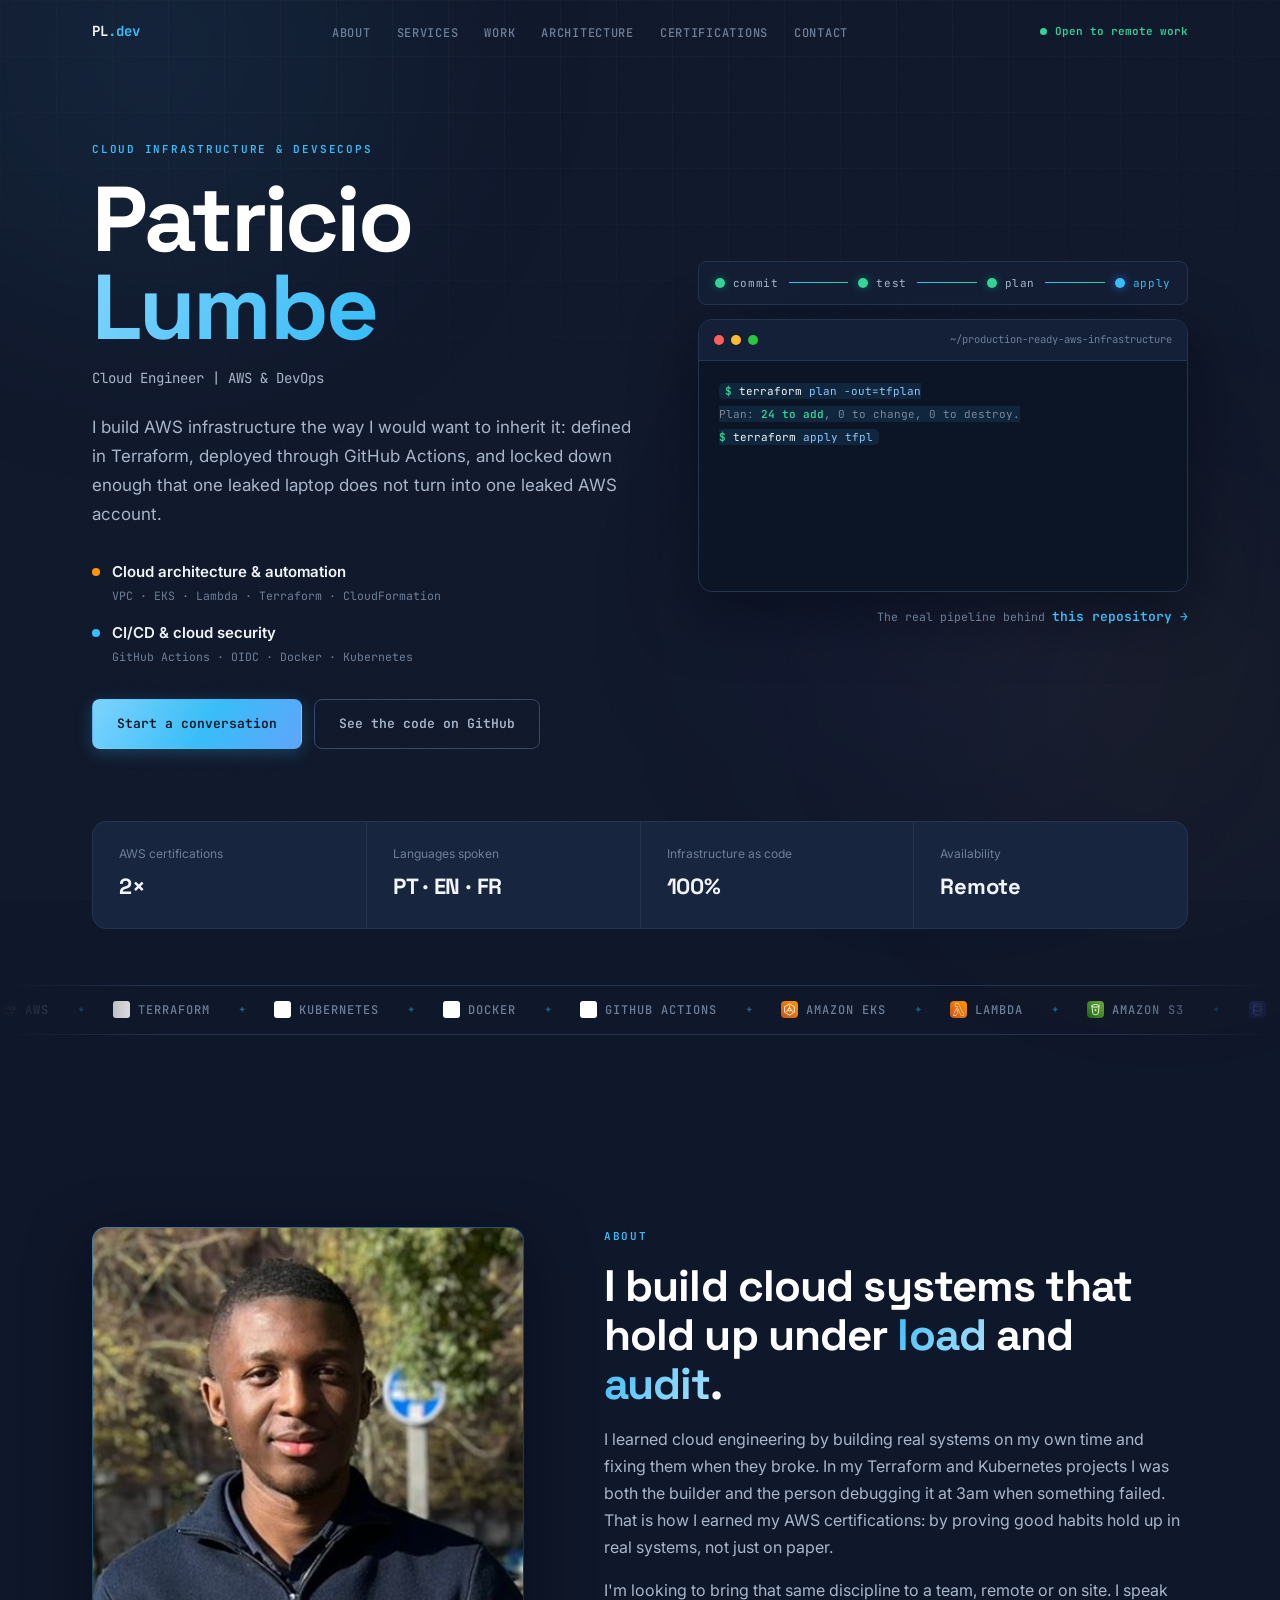
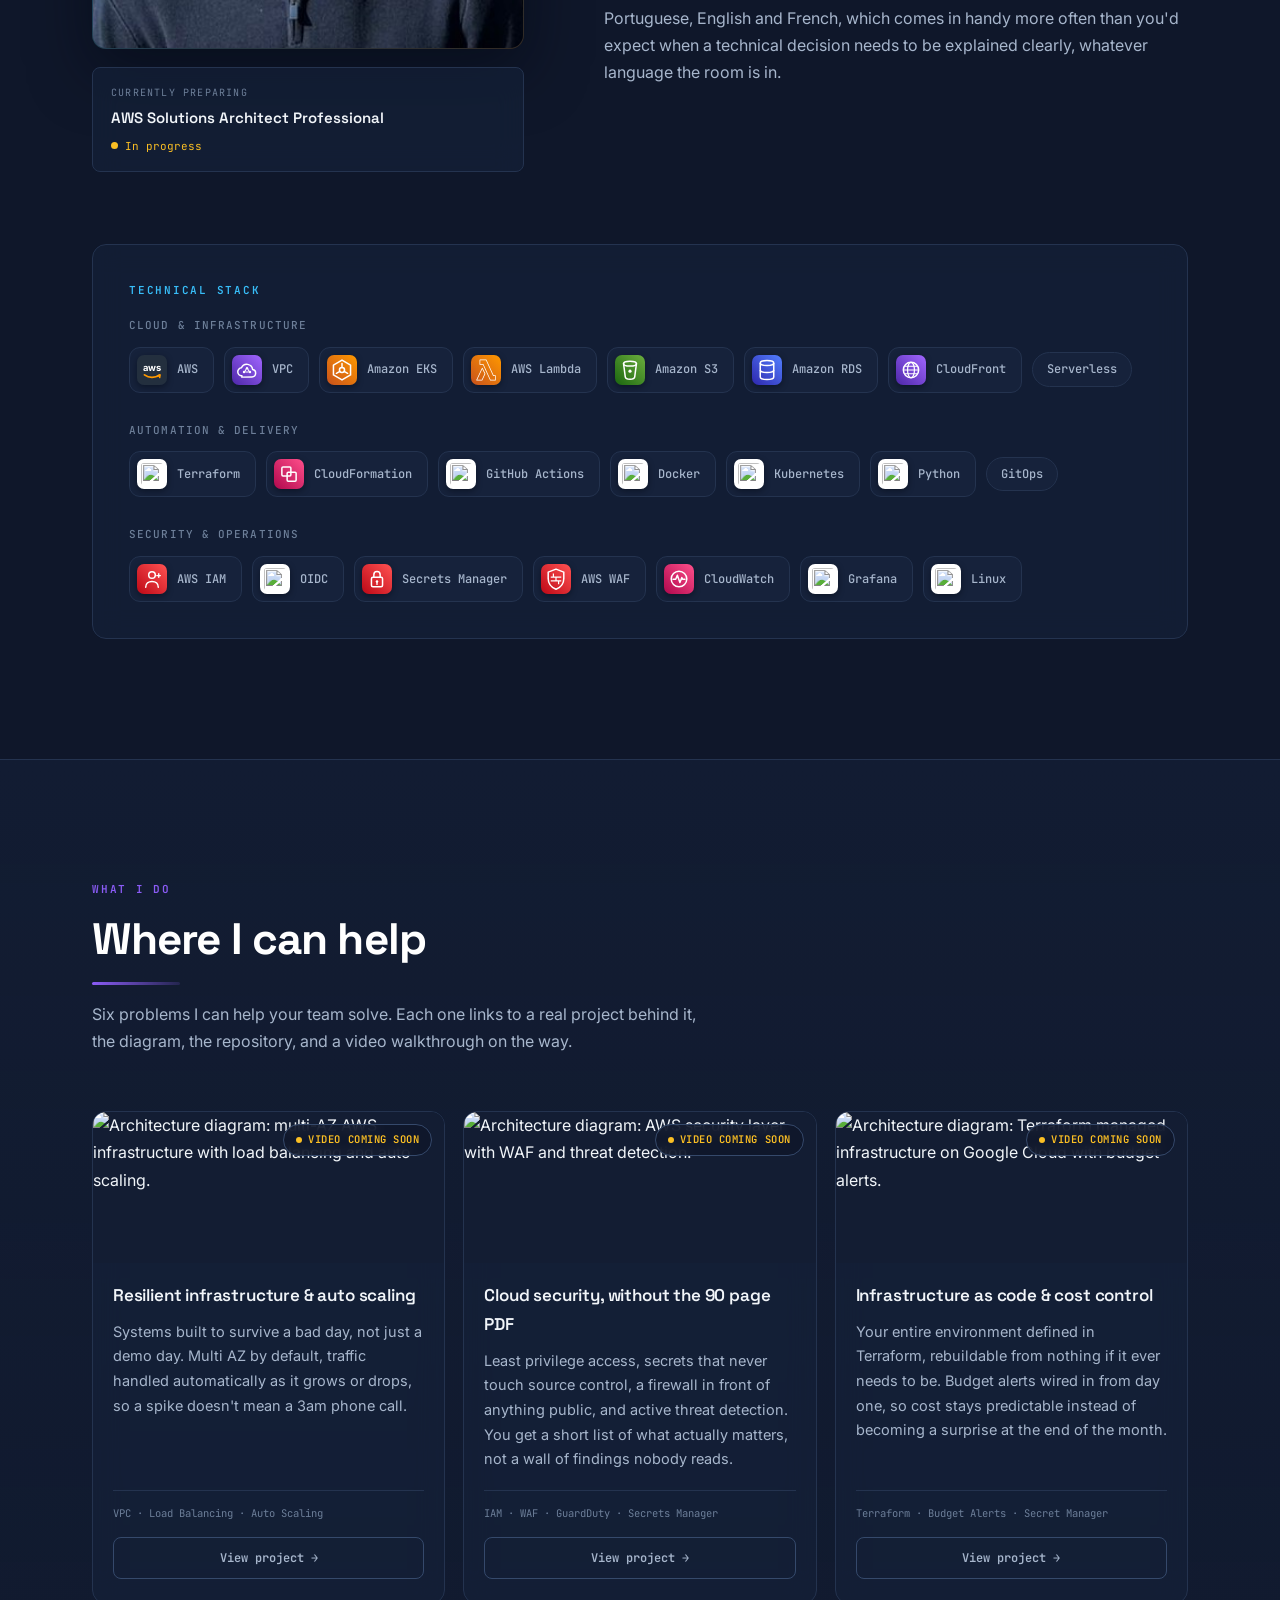
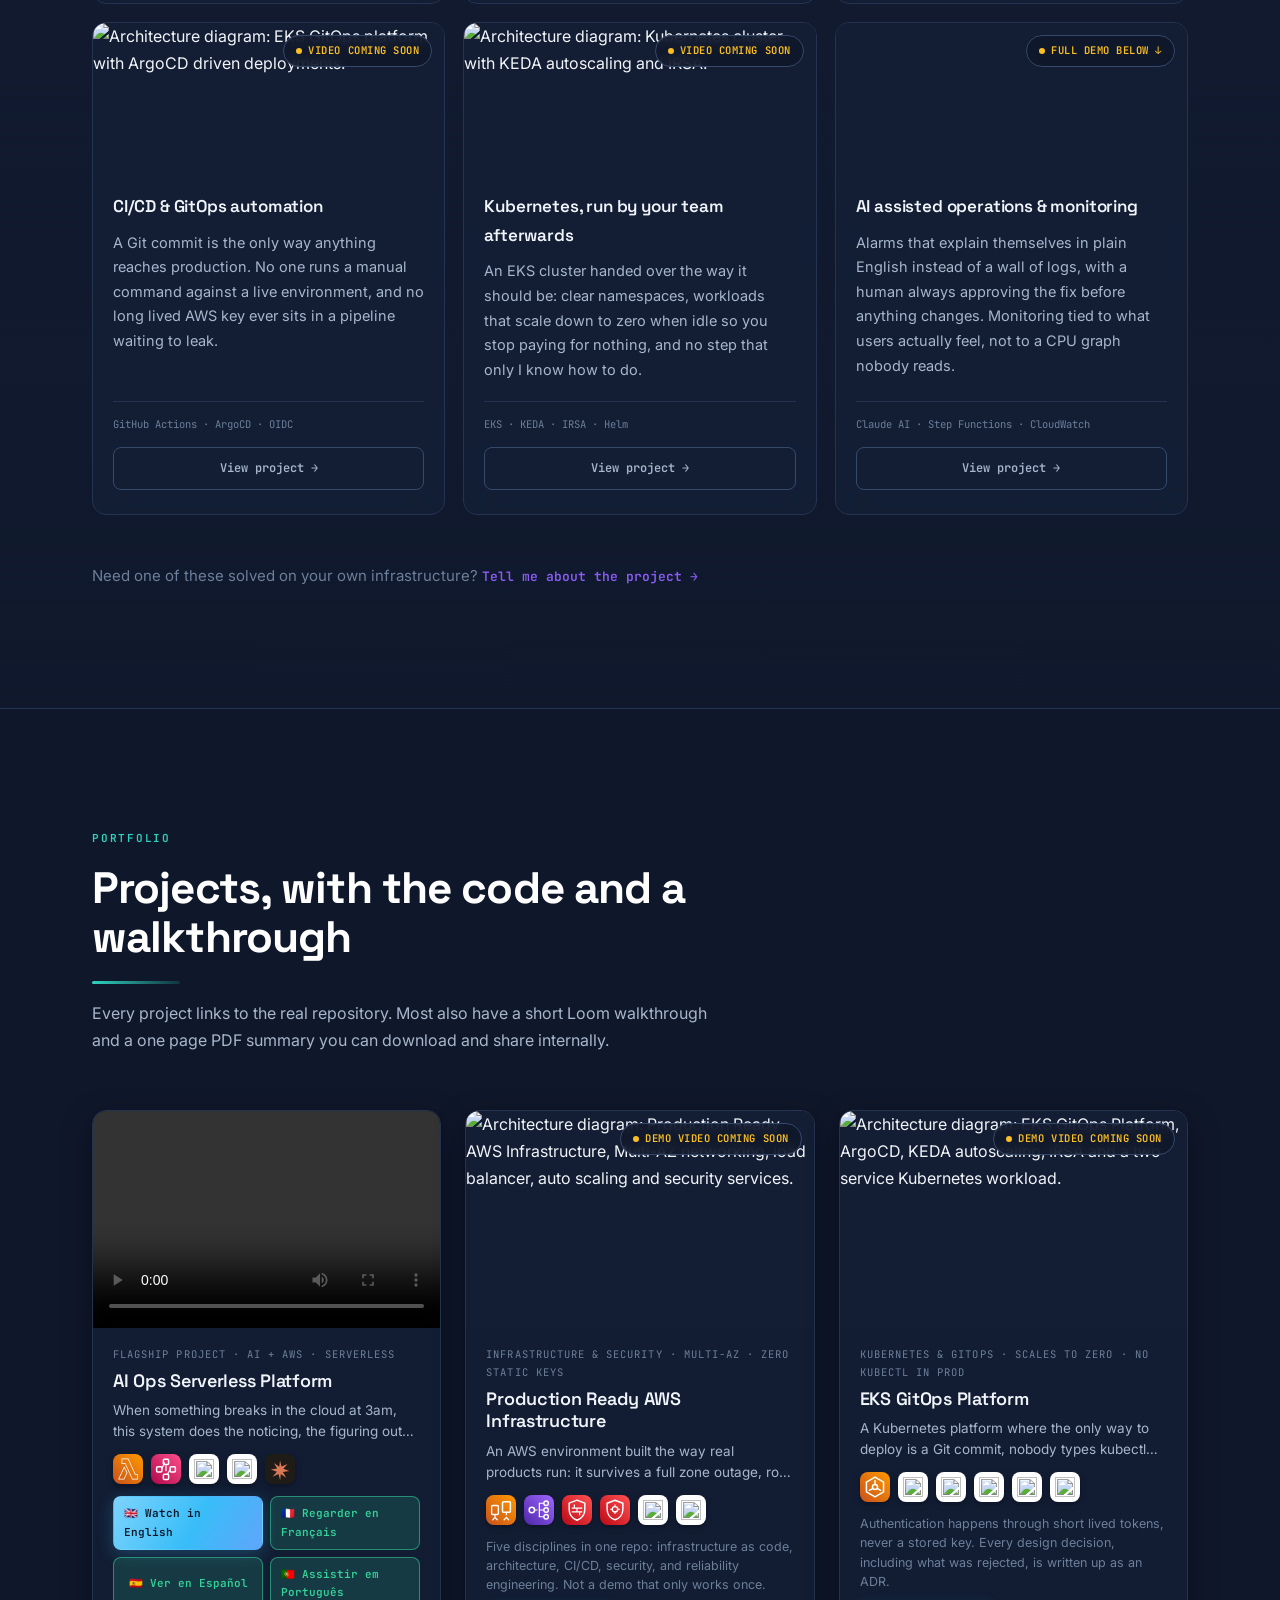
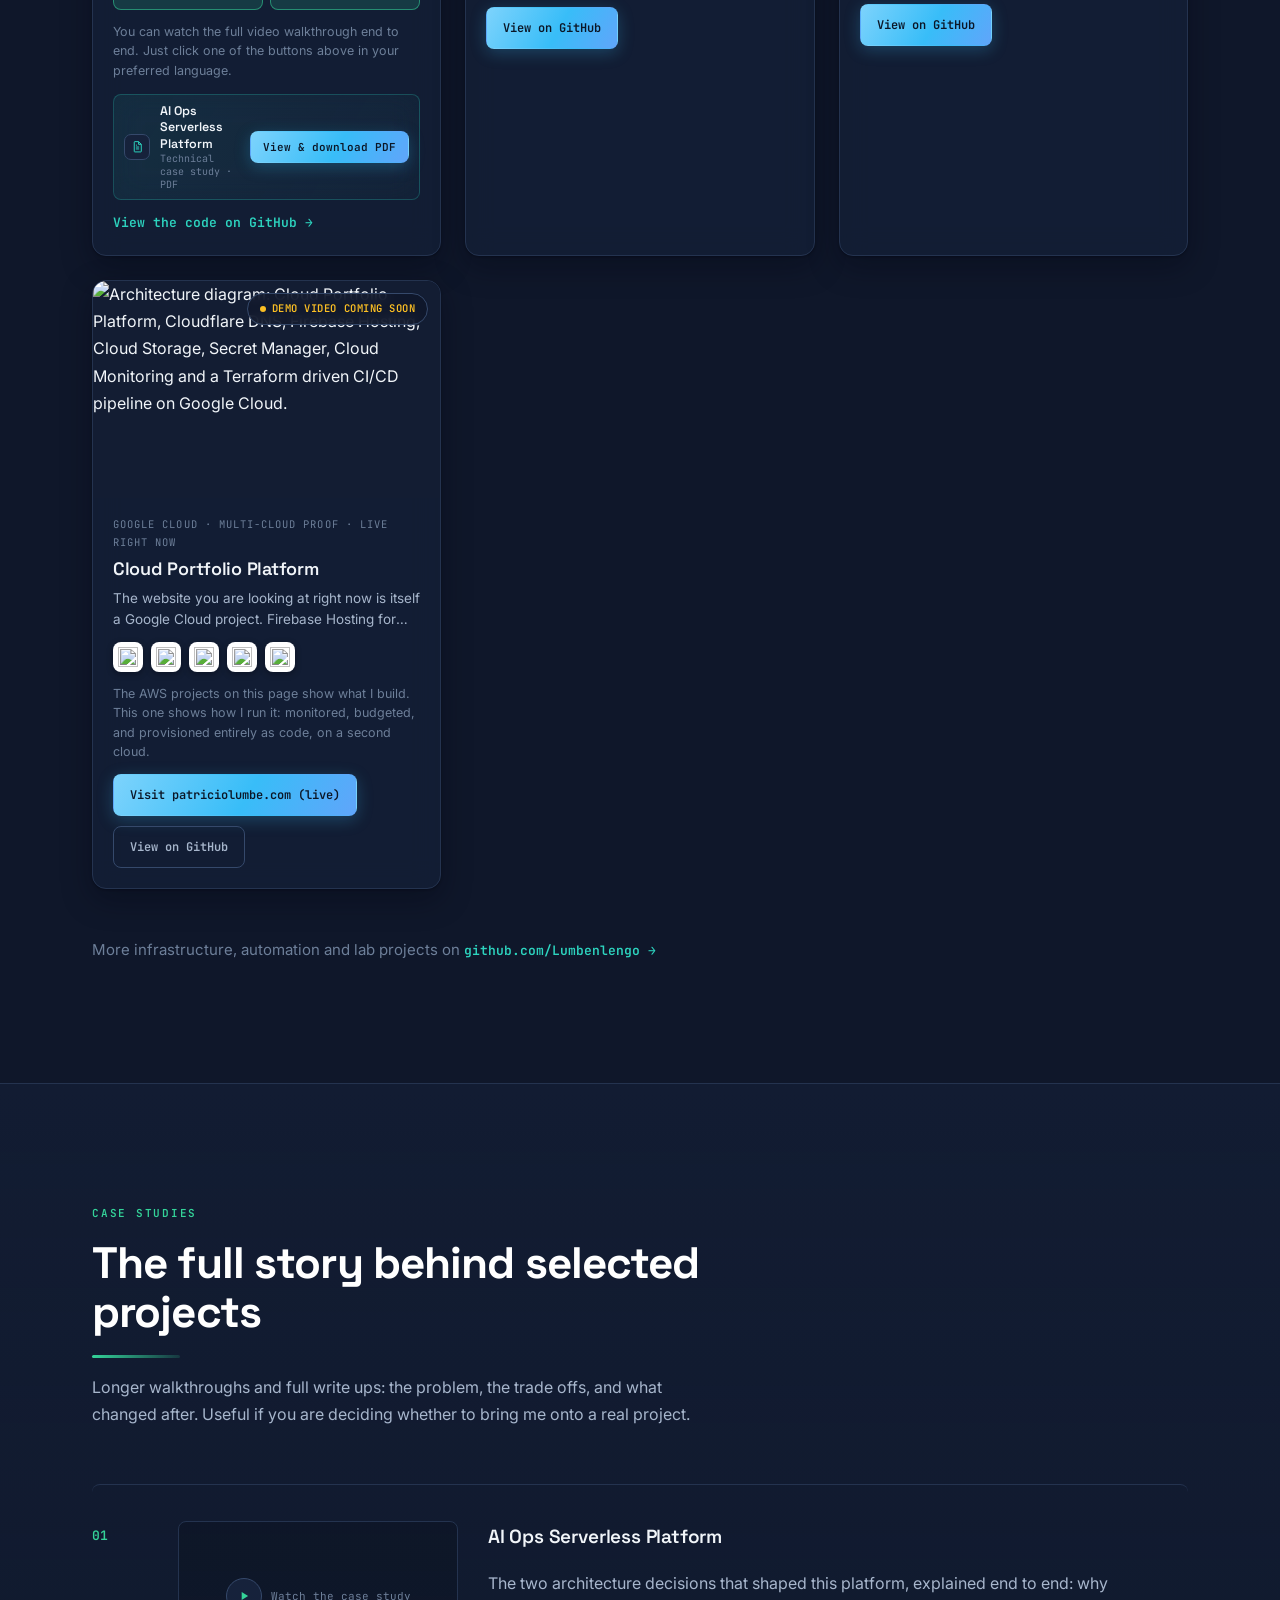
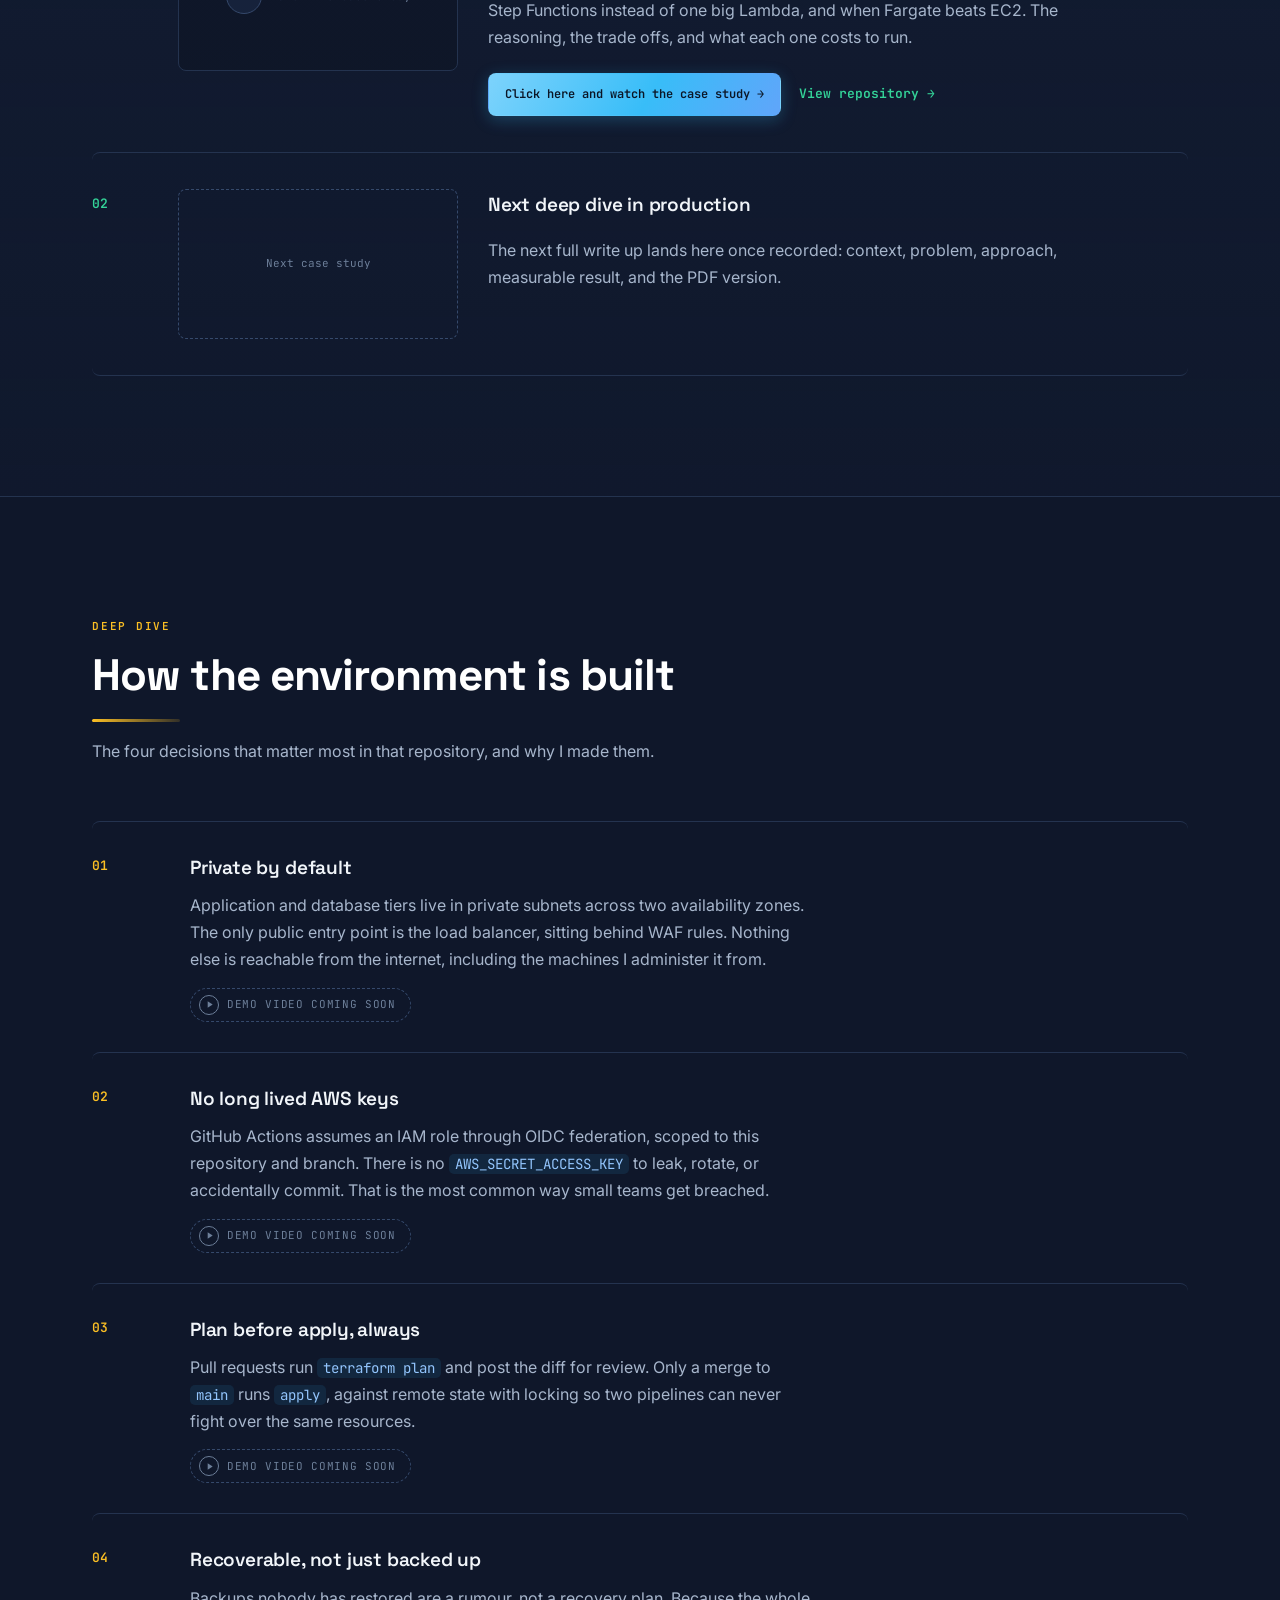
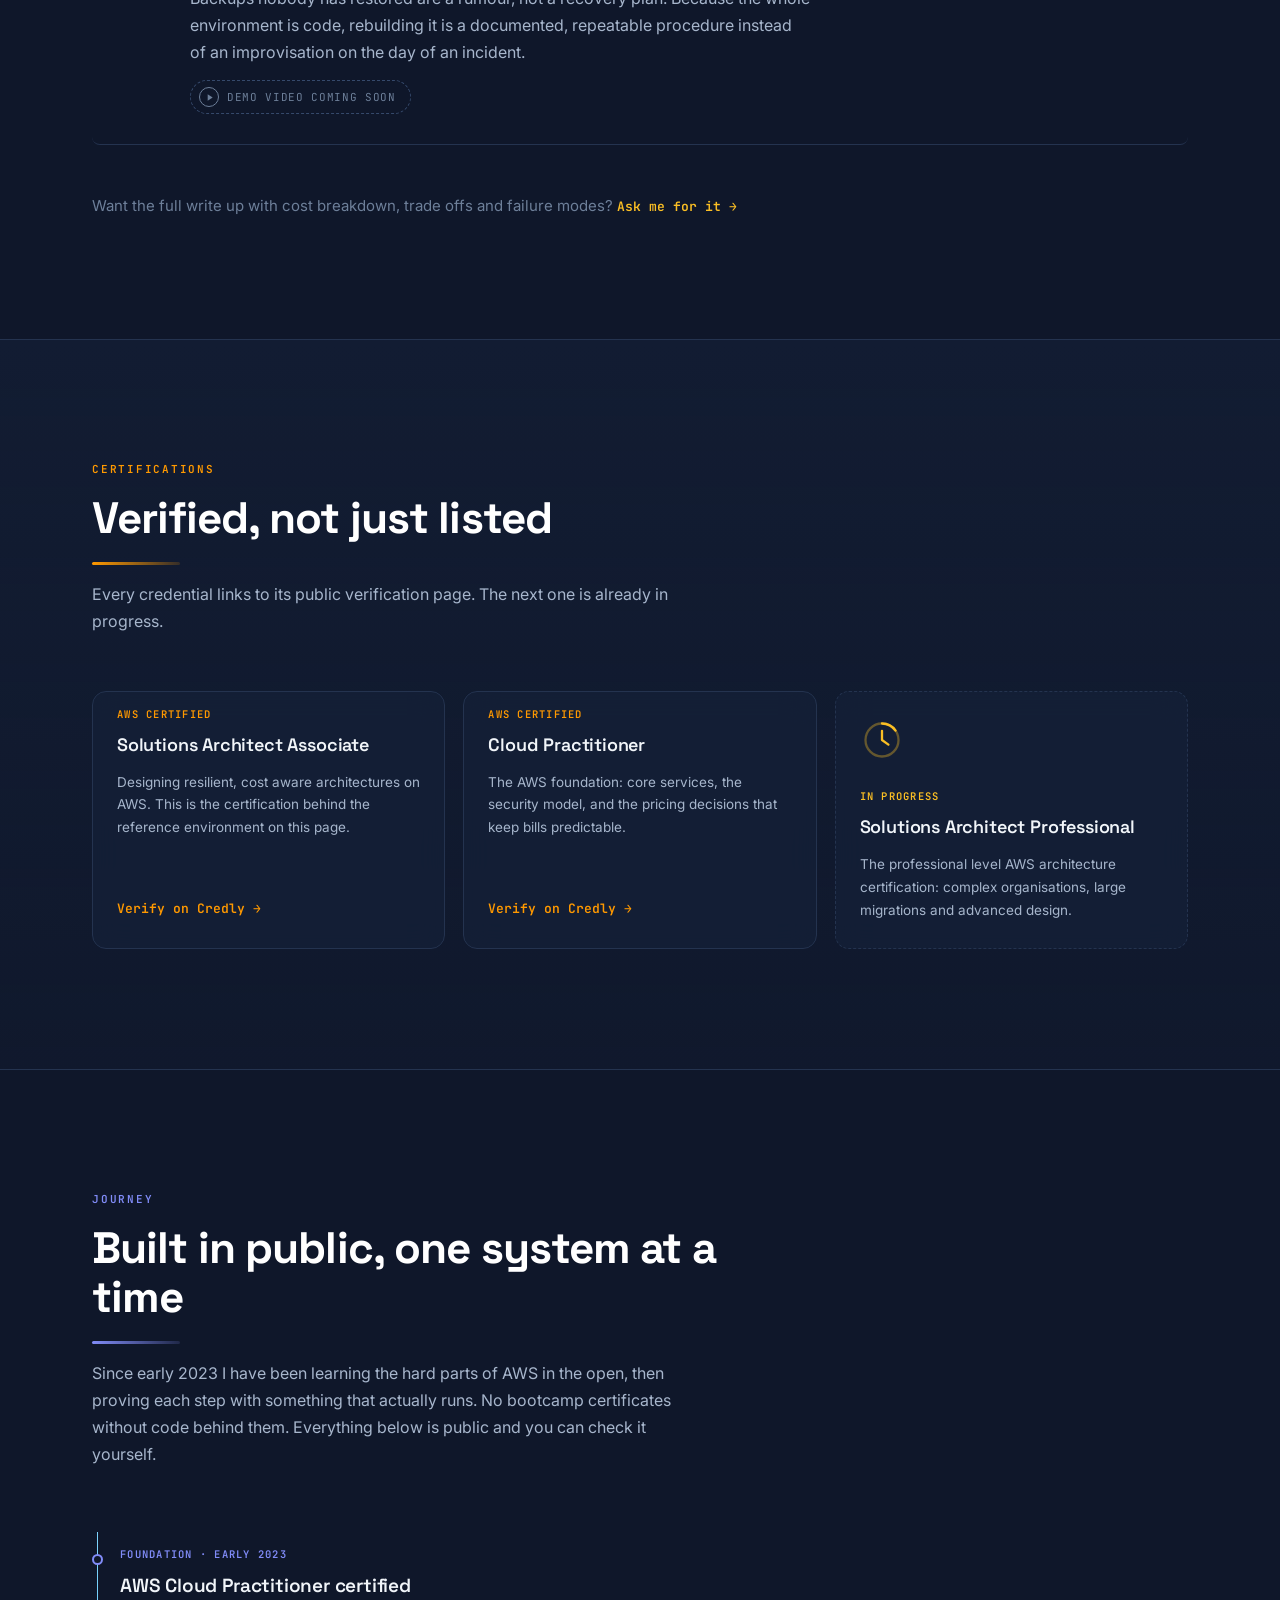
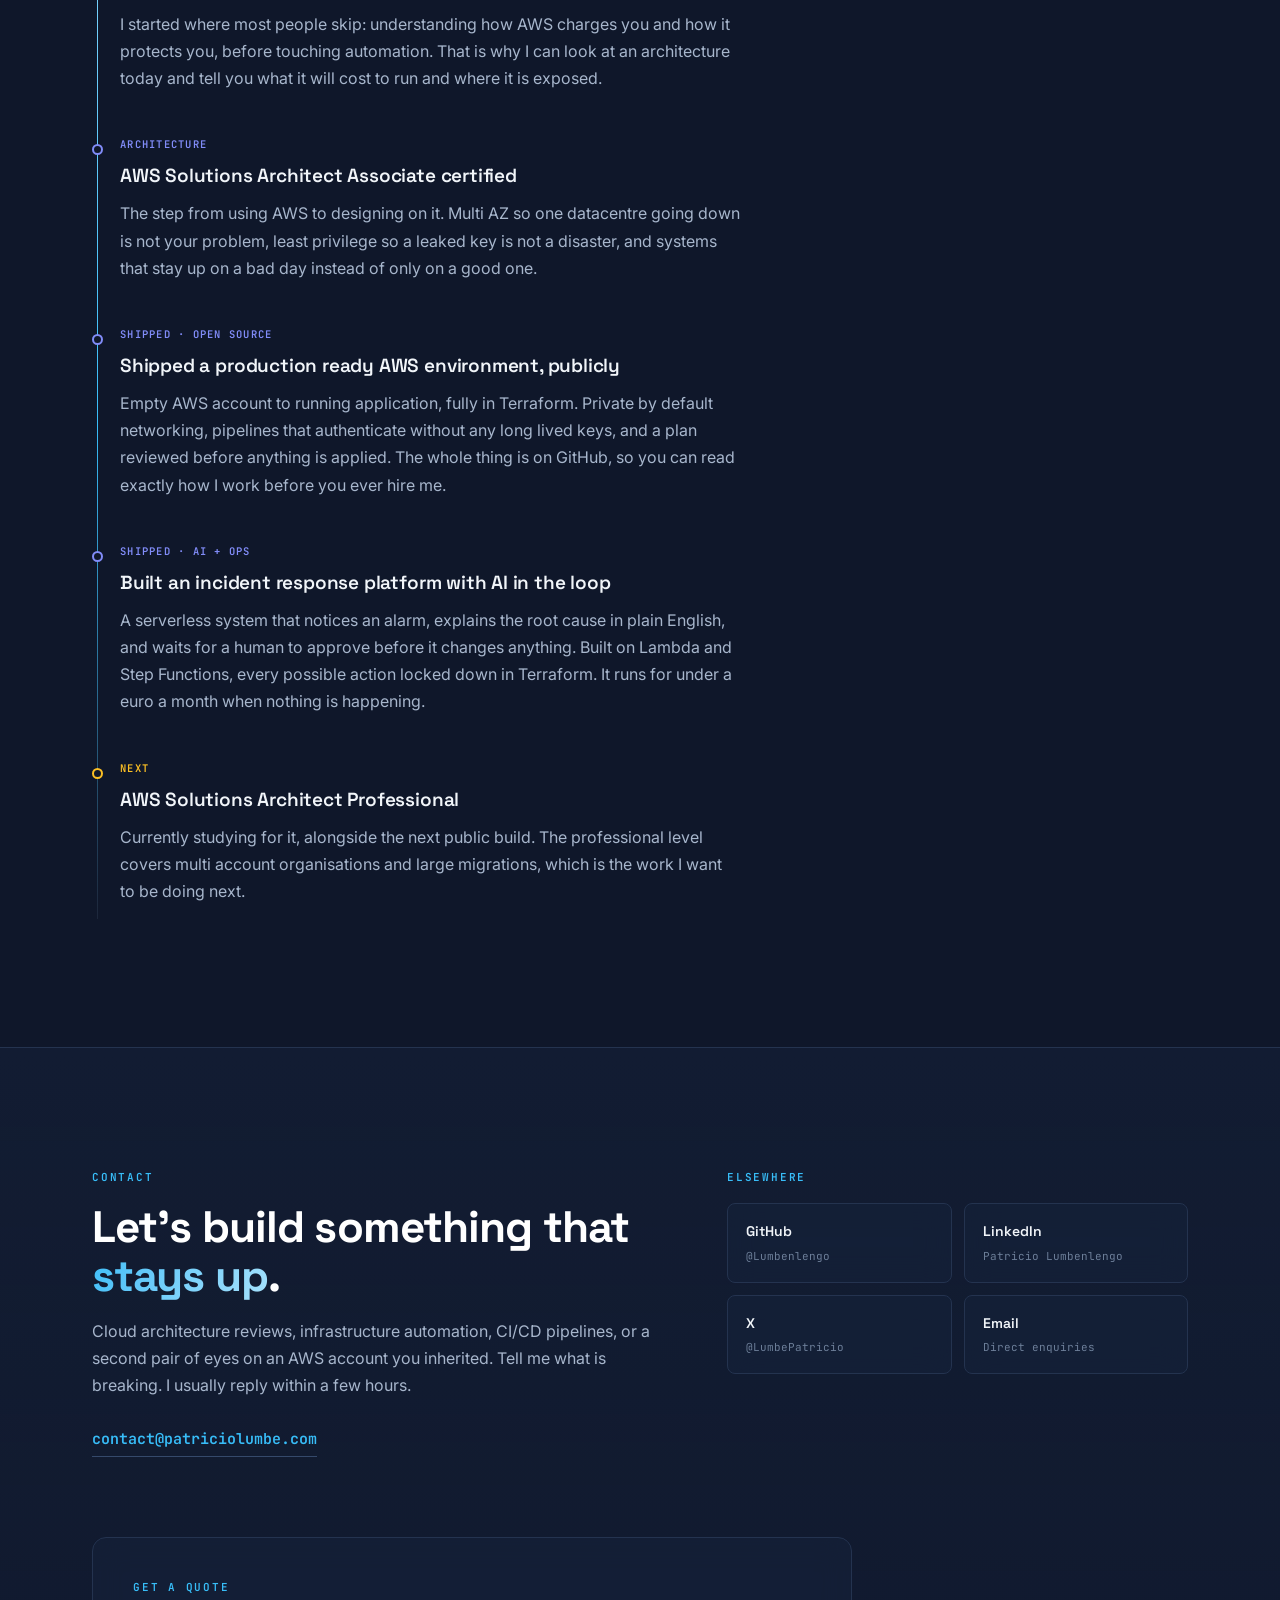
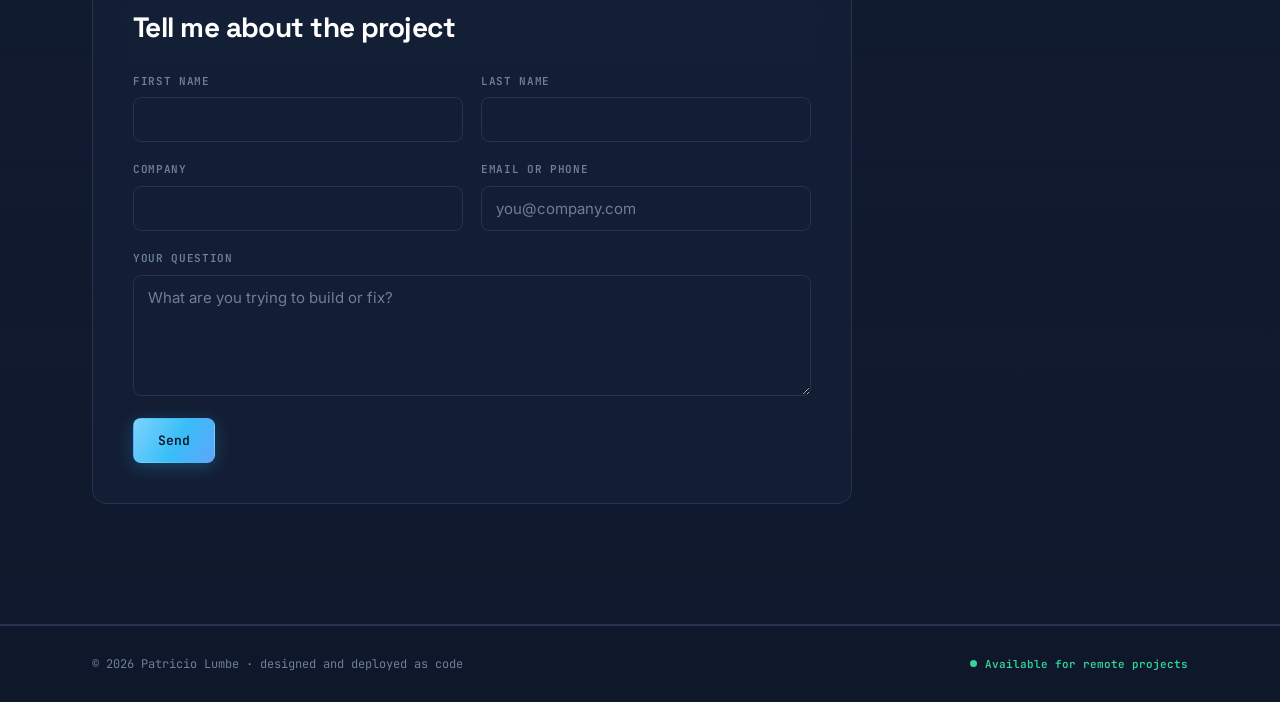
==== commit 18e9f00e: "fix: case study video layout, black cover fix on services, contact response time" ====
--- a/index.html
+++ b/index.html
@@ -4,8 +4,8 @@
   <meta charset="UTF-8" />
   <meta name="viewport" content="width=device-width, initial-scale=1.0" />
 
-  <title>Patricio Lumbe | AWS Cloud Architect &amp; DevOps Engineer</title>
-  <meta name="description" content="AWS Cloud Architect and DevOps Engineer. I design secure, automated AWS infrastructure with Terraform, Kubernetes and CI/CD pipelines." />
+  <title>Patricio Lumbe | Cloud Engineer, AWS &amp; DevOps</title>
+  <meta name="description" content="Cloud Engineer specialising in AWS and DevOps. I design secure, automated AWS infrastructure with Terraform, Kubernetes and CI/CD pipelines." />
   <meta name="author" content="Patricio Lumbe" />
   <link rel="canonical" href="https://patriciolumbe.com/" />
   <meta name="theme-color" content="#0f172a" />
@@ -15,13 +15,13 @@
   <!-- Social preview -->
   <meta property="og:type" content="website" />
   <meta property="og:url" content="https://patriciolumbe.com/" />
-  <meta property="og:title" content="Patricio Lumbe | AWS Cloud Architect &amp; DevOps Engineer" />
+  <meta property="og:title" content="Patricio Lumbe | Cloud Engineer, AWS &amp; DevOps" />
   <meta property="og:description" content="I design secure, automated AWS infrastructure with Terraform, Kubernetes and CI/CD pipelines." />
   <meta property="og:image" content="https://patriciolumbe.com/Assets/og-preview.jpg" />
-  <meta property="og:image:alt" content="Patricio Lumbe, AWS Cloud Architect and DevOps Engineer" />
+  <meta property="og:image:alt" content="Patricio Lumbe, Cloud Engineer specialising in AWS and DevOps" />
   <meta name="twitter:card" content="summary_large_image" />
   <meta name="twitter:site" content="@LumbePatricio" />
-  <meta name="twitter:title" content="Patricio Lumbe | AWS Cloud Architect &amp; DevOps Engineer" />
+  <meta name="twitter:title" content="Patricio Lumbe | Cloud Engineer, AWS &amp; DevOps" />
   <meta name="twitter:description" content="I design secure, automated AWS infrastructure with Terraform, Kubernetes and CI/CD pipelines." />
   <meta name="twitter:image" content="https://patriciolumbe.com/Assets/og-preview.jpg" />
 
@@ -38,7 +38,7 @@
     "@context": "https://schema.org",
     "@type": "Person",
     "name": "Patricio Lumbe",
-    "jobTitle": "AWS Cloud Architect & DevOps Engineer",
+    "jobTitle": "Cloud Engineer, AWS & DevOps",
     "email": "mailto:contact@patriciolumbe.com",
     "url": "https://patriciolumbe.com",
     "knowsLanguage": ["Portuguese", "English", "French"],
@@ -106,7 +106,7 @@
             <span class="hero-last">Lumbe</span>
           </h1>
 
-          <p class="hero-role load-seq" style="--seq: 2">AWS Cloud Architect &amp; DevOps Engineer</p>
+          <p class="hero-role load-seq" style="--seq: 2">Cloud Engineer | AWS &amp; DevOps</p>
 
           <p class="hero-pitch load-seq" style="--seq: 3">
             I build AWS infrastructure the way I would want to inherit it: defined in
@@ -228,15 +228,17 @@
           <h2 class="section-title">I build cloud systems that hold up under <em>load</em> and <em>audit</em>.</h2>
 
           <p class="prose">
-            I learned cloud engineering by building real systems and fixing them when
-            they broke. In my Terraform and Kubernetes projects I was both the builder
-            and the person on call at 3am. That is how I earned my AWS certifications:
-            by proving that good habits hold up in real systems, not just on paper.
+            I learned cloud engineering by building real systems on my own time and fixing
+            them when they broke. In my Terraform and Kubernetes projects I was both the
+            builder and the person debugging it at 3am when something failed. That is how
+            I earned my AWS certifications: by proving good habits hold up in real systems,
+            not just on paper.
           </p>
           <p class="prose">
-            I work remotely with teams anywhere. I speak Portuguese, English and French,
-            which helps more often than you would expect. Architecture reviews and client
-            calls do not always happen in the same language.
+            I'm looking to bring that same discipline to a team, remote or on site. I speak
+            Portuguese, English and French, which comes in handy more often than you'd
+            expect when a technical decision needs to be explained clearly, whatever
+            language the room is in.
           </p>
         </div>
       </div>
@@ -296,9 +298,9 @@
       <div class="container">
         <div class="section-head reveal">
           <p class="eyebrow">What I do</p>
-          <h2 class="section-title">Where teams usually bring me in</h2>
+          <h2 class="section-title">Where I can help</h2>
           <p class="prose section-lede">
-            Six problems companies bring me in to solve. Each one links to a real project
+            Six problems I can help your team solve. Each one links to a real project
             behind it, the diagram, the repository, and a video walkthrough on the way.
           </p>
         </div>
@@ -391,8 +393,8 @@
 
           <li class="service-card glass reveal">
             <div class="service-cover">
-              <video muted playsinline preload="metadata" aria-hidden="true">
-                <source src="https://storage.googleapis.com/project-5c15975f-e002-4ccf-b67-videos/Projecto%20INGLES/Projecto%200.0%20%20Video%20em%20ingles.mp4#t=0.5" type="video/mp4">
+              <video autoplay muted playsinline preload="auto" aria-hidden="true">
+                <source src="https://storage.googleapis.com/project-5c15975f-e002-4ccf-b67-videos/Projecto%20INGLES/Projecto%200.0%20%20Video%20em%20ingles.mp4" type="video/mp4">
               </video>
               <span class="portfolio-soon-badge">Full demo below &darr;</span>
             </div>
@@ -616,7 +618,10 @@
           <article class="case-study reveal">
             <div class="case-study-index" aria-hidden="true">01</div>
             <div class="case-study-media">
-              <a class="video-slot" href="AI_OPS_CaseStudy/case-study-en.html">
+              <a class="video-slot video-slot-has-cover" href="AI_OPS_CaseStudy/case-study-en.html">
+                <video class="video-slot-cover" autoplay muted playsinline preload="auto" aria-hidden="true">
+                  <source src="https://storage.googleapis.com/project-5c15975f-e002-4ccf-b67-videos/Projecto%20INGLES/Projecto%200.0%20%20Video%20em%20ingles.mp4" type="video/mp4">
+                </video>
                 <span class="video-play" aria-hidden="true">
                   <svg viewBox="0 0 24 24" width="14" height="14" fill="currentColor"><path d="M8 5v14l11-7z"/></svg>
                 </span>
@@ -974,7 +979,7 @@
           <p class="prose">
             Cloud architecture reviews, infrastructure automation, CI/CD pipelines, or a
             second pair of eyes on an AWS account you inherited. Tell me what is breaking.
-            I usually reply within a day.
+            I usually reply within a few hours.
           </p>
           <a href="mailto:contact@patriciolumbe.com?cc=patricioaleixo0@gmail.com&subject=Cloud%20project%20enquiry" class="contact-email">contact@patriciolumbe.com</a>
         </div>
--- a/CSS/02-sections.css
+++ b/CSS/02-sections.css
@@ -393,6 +393,25 @@
   border-color: var(--accent);
 }
 
+/* ── Video slot with a real video cover behind the play button ── */
+.video-slot-has-cover {
+  background:
+    linear-gradient(rgba(13, 20, 36, 0.6), rgba(13, 20, 36, 0.6));
+}
+.video-slot-cover {
+  position: absolute;
+  inset: 0;
+  width: 100%;
+  height: 100%;
+  object-fit: cover;
+  z-index: 0;
+}
+.video-slot-has-cover .video-play,
+.video-slot-has-cover .video-label {
+  position: relative;
+  z-index: 1;
+}
+
 .video-slot-overlay {
   position: absolute;
   inset: 0;
--- a/CSS/03-interface.css
+++ b/CSS/03-interface.css
@@ -407,6 +407,7 @@
   line-height: 1.55;
   display: -webkit-box;
   -webkit-line-clamp: 2;
+  line-clamp: 2;
   -webkit-box-orient: vertical;
   overflow: hidden;
 }
@@ -555,4 +556,5 @@
 @media (max-width: 620px) {
   .ebook-cta { flex-wrap: wrap; }
   .ebook-cta .btn { width: 100%; text-align: center; order: 3; }
-}+}
+
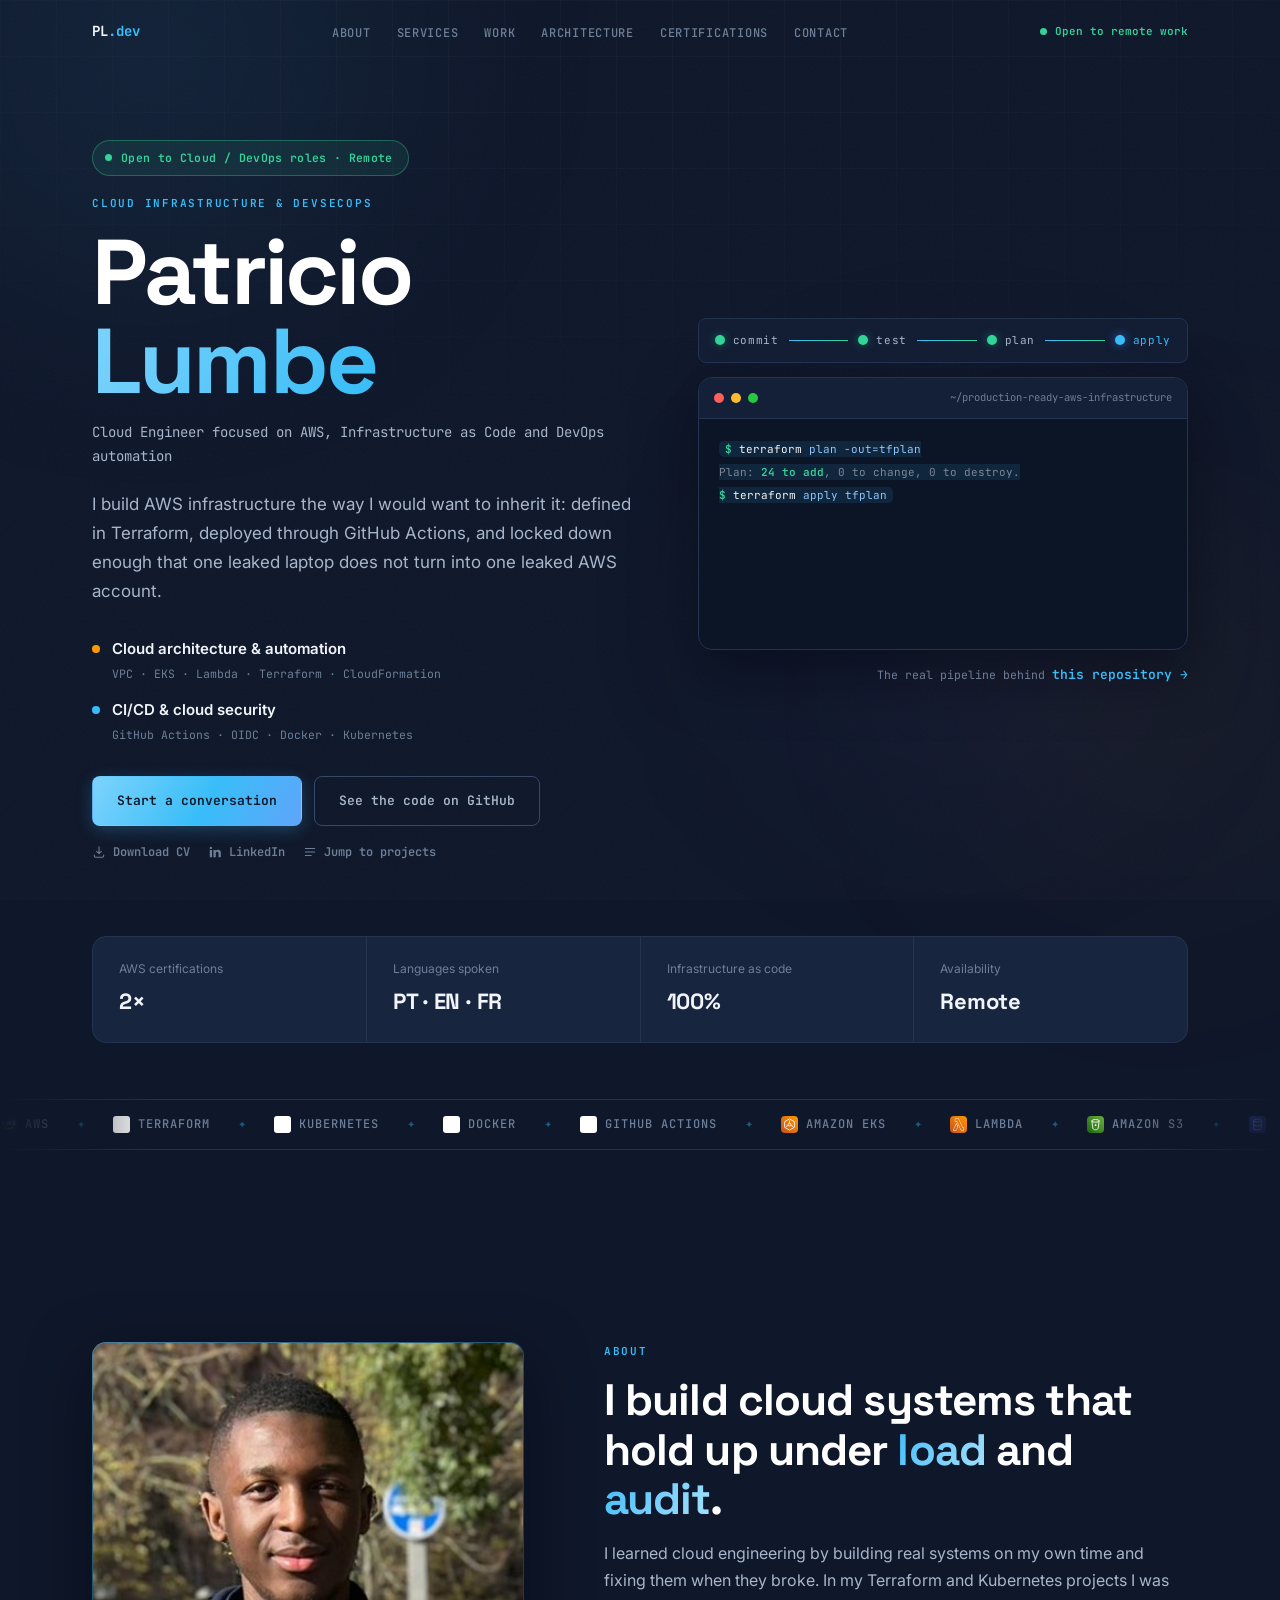
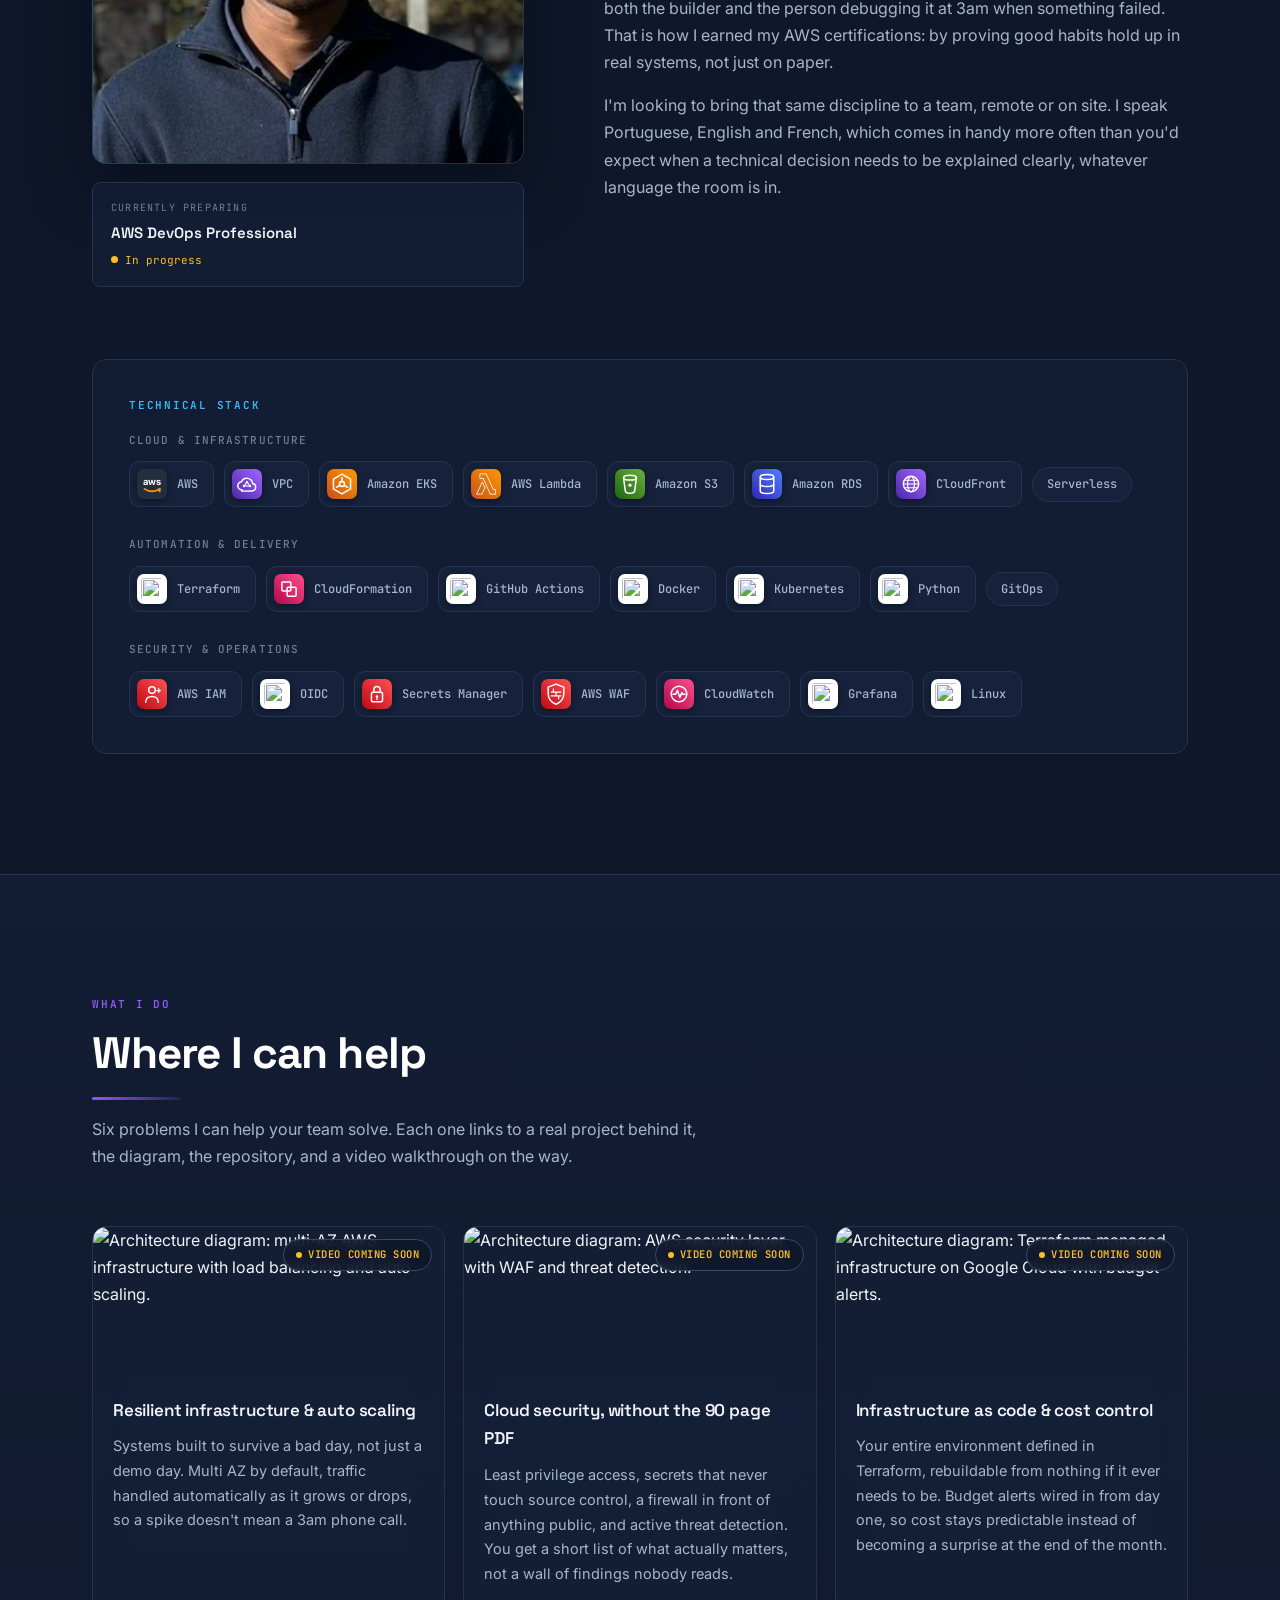
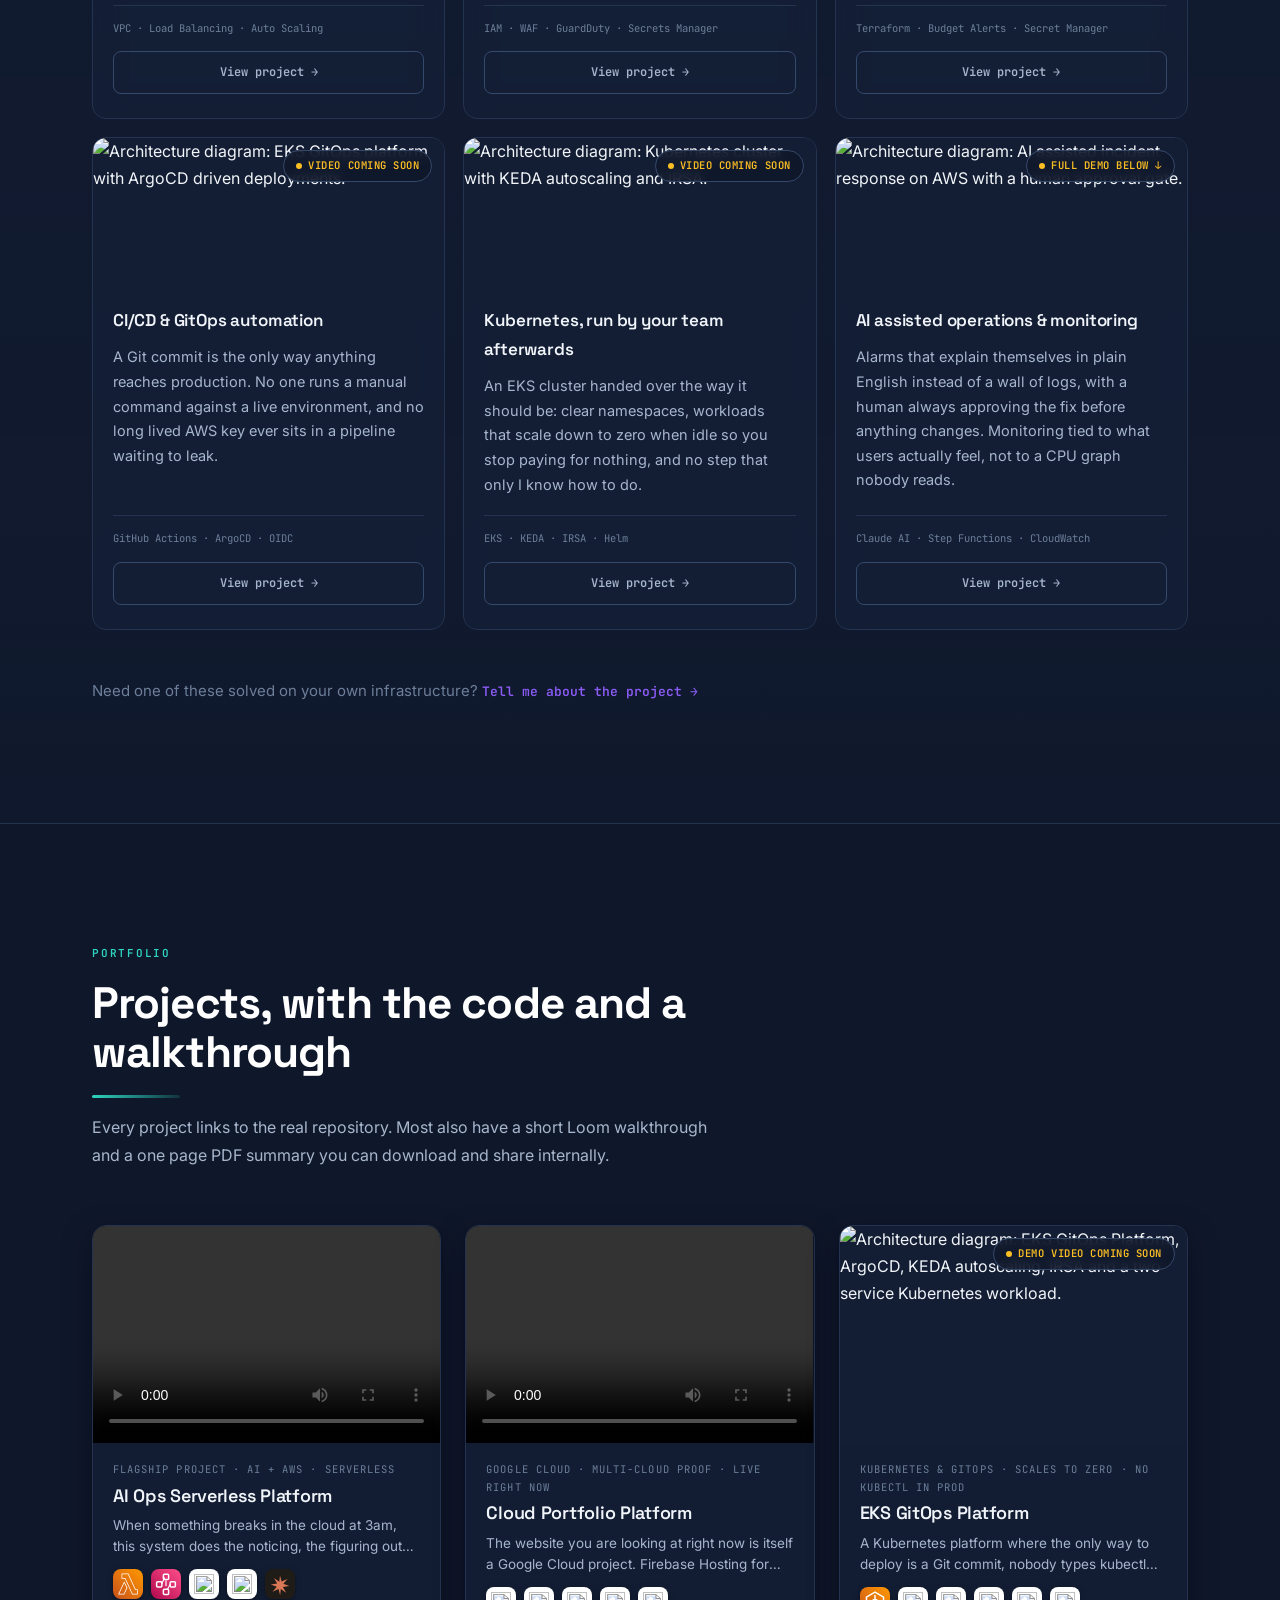
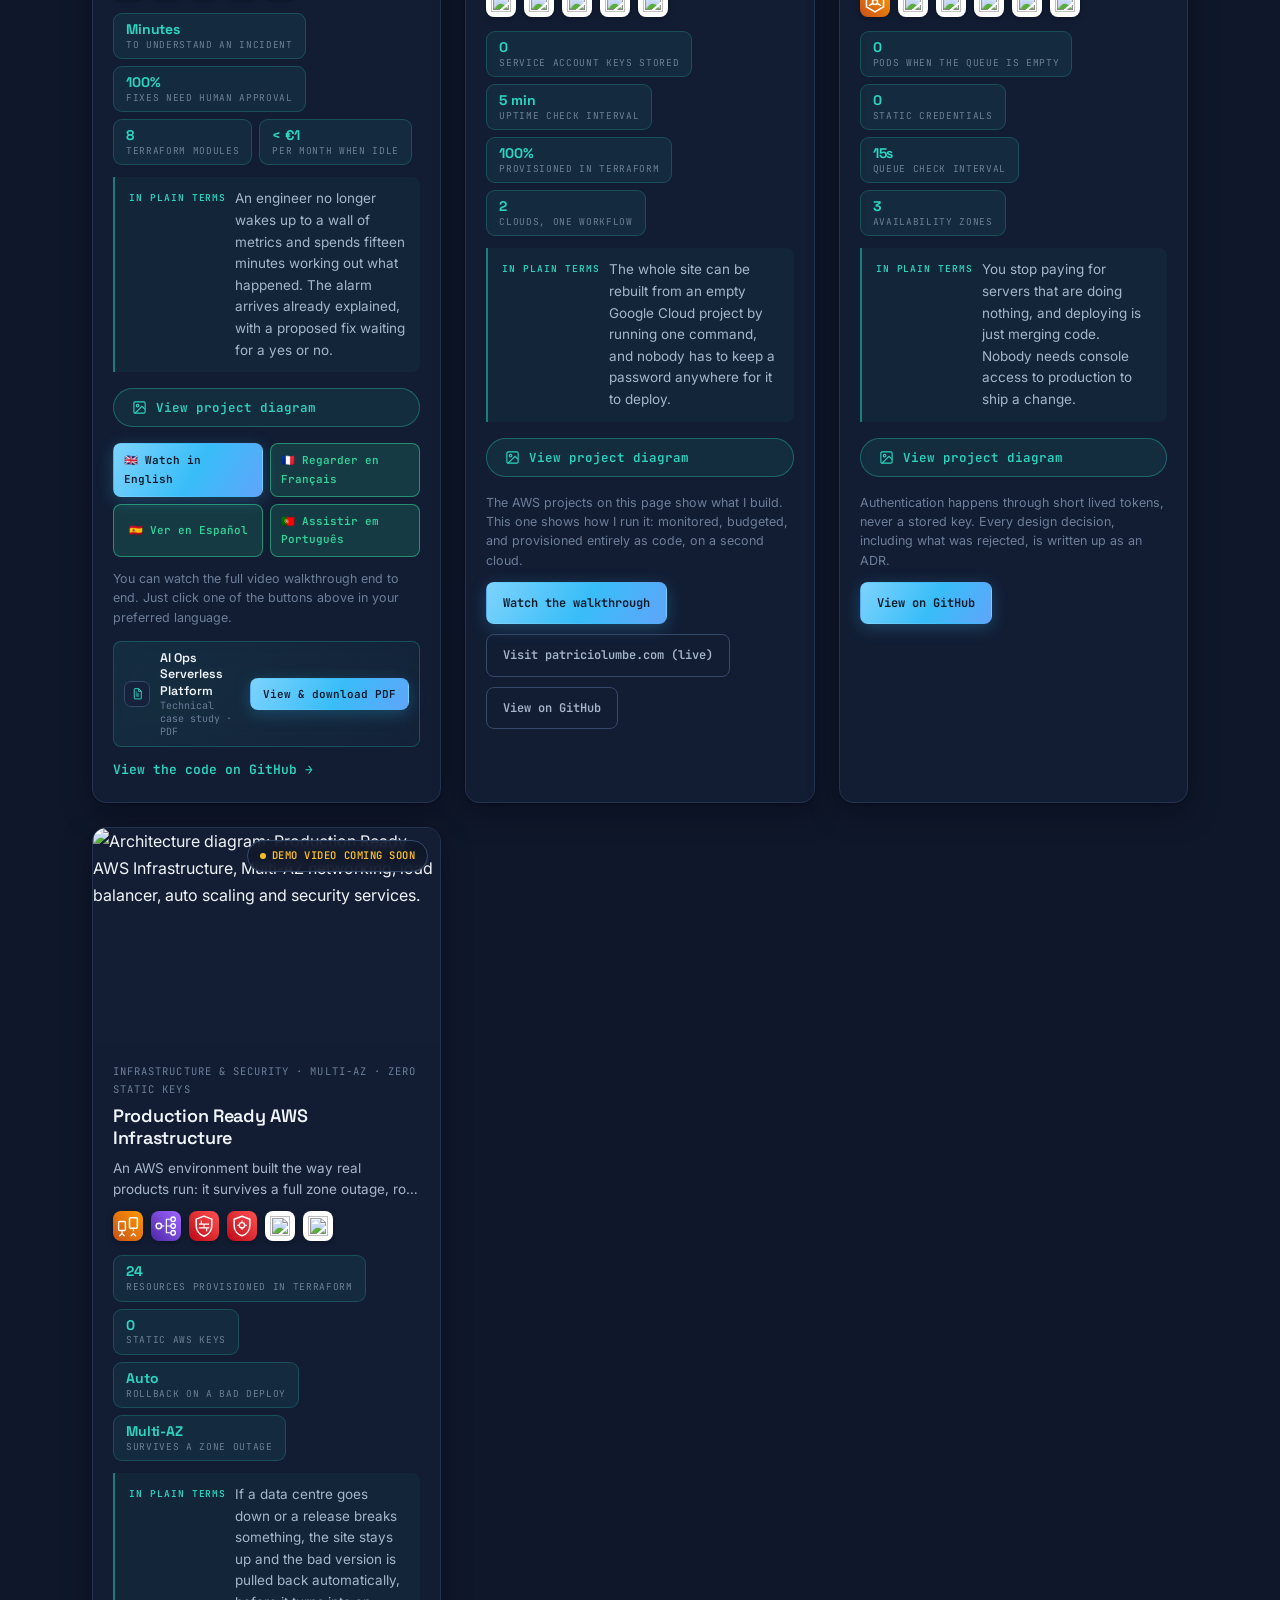
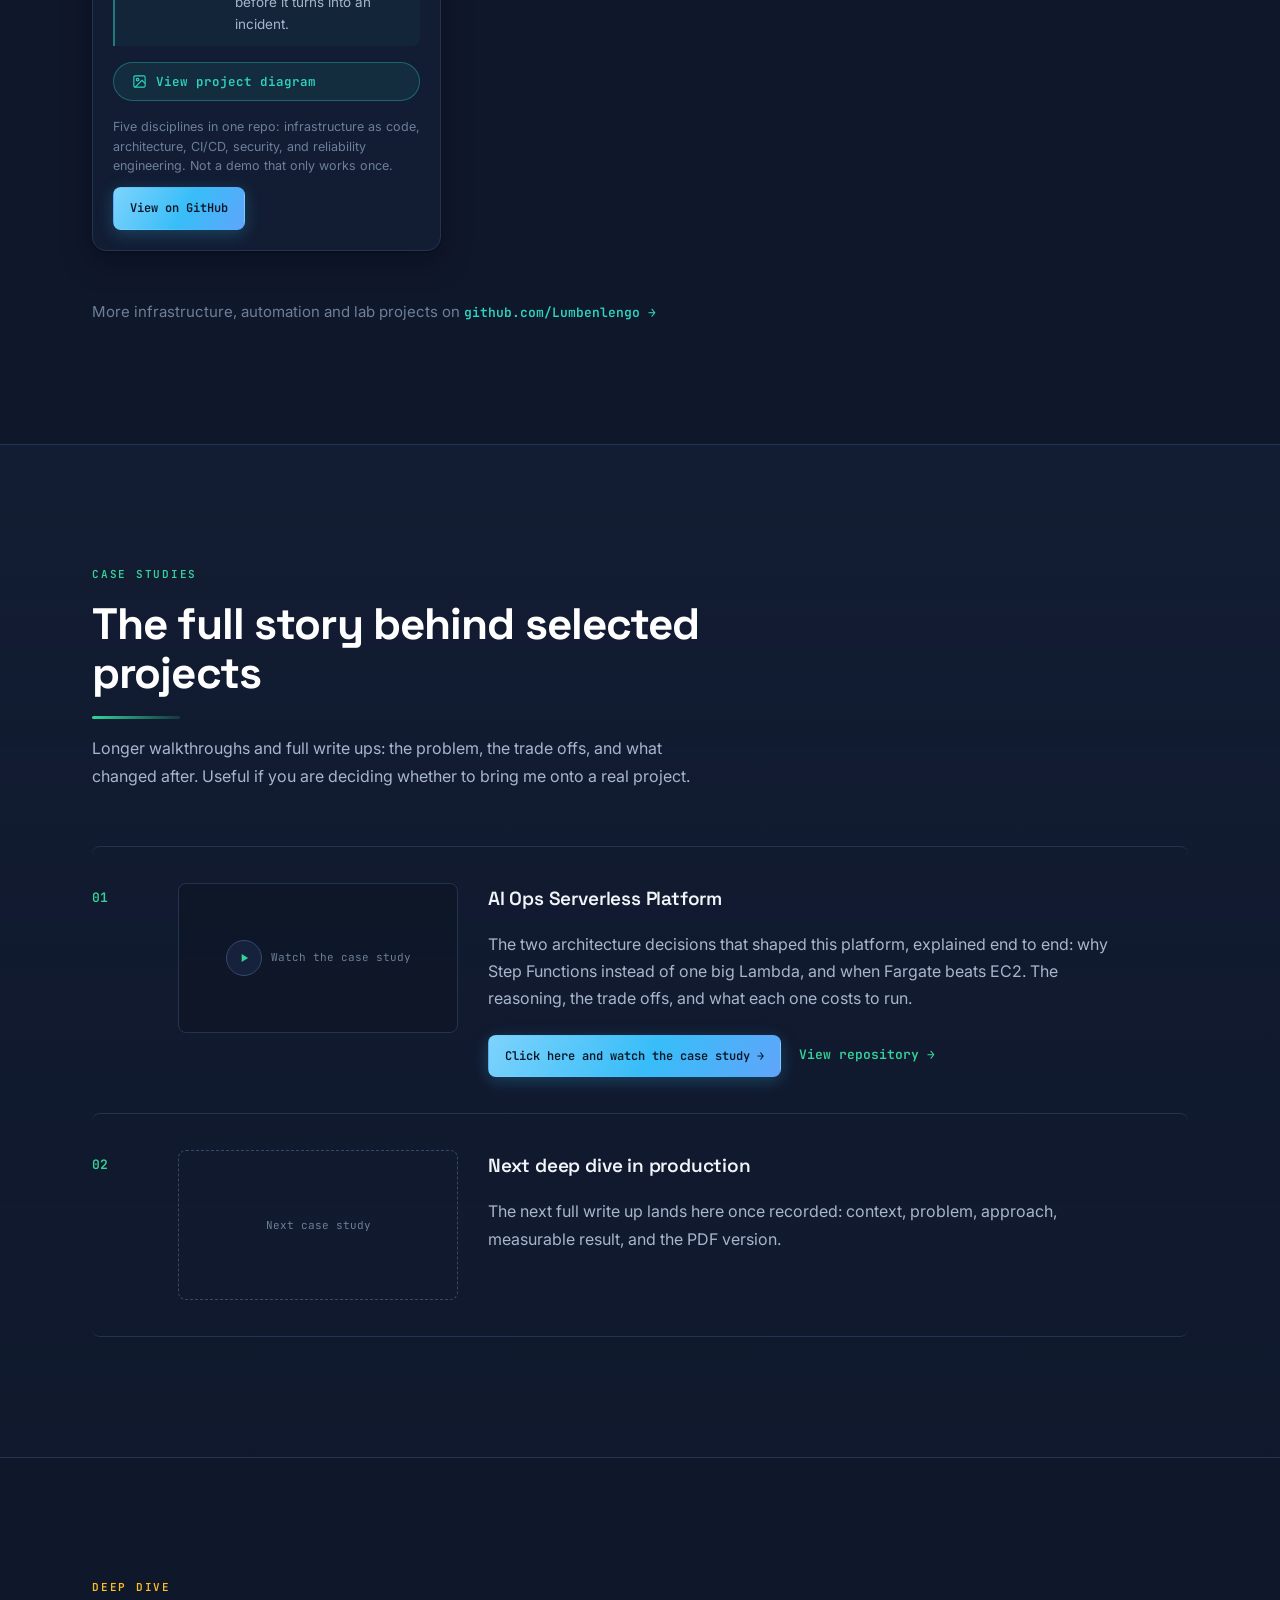
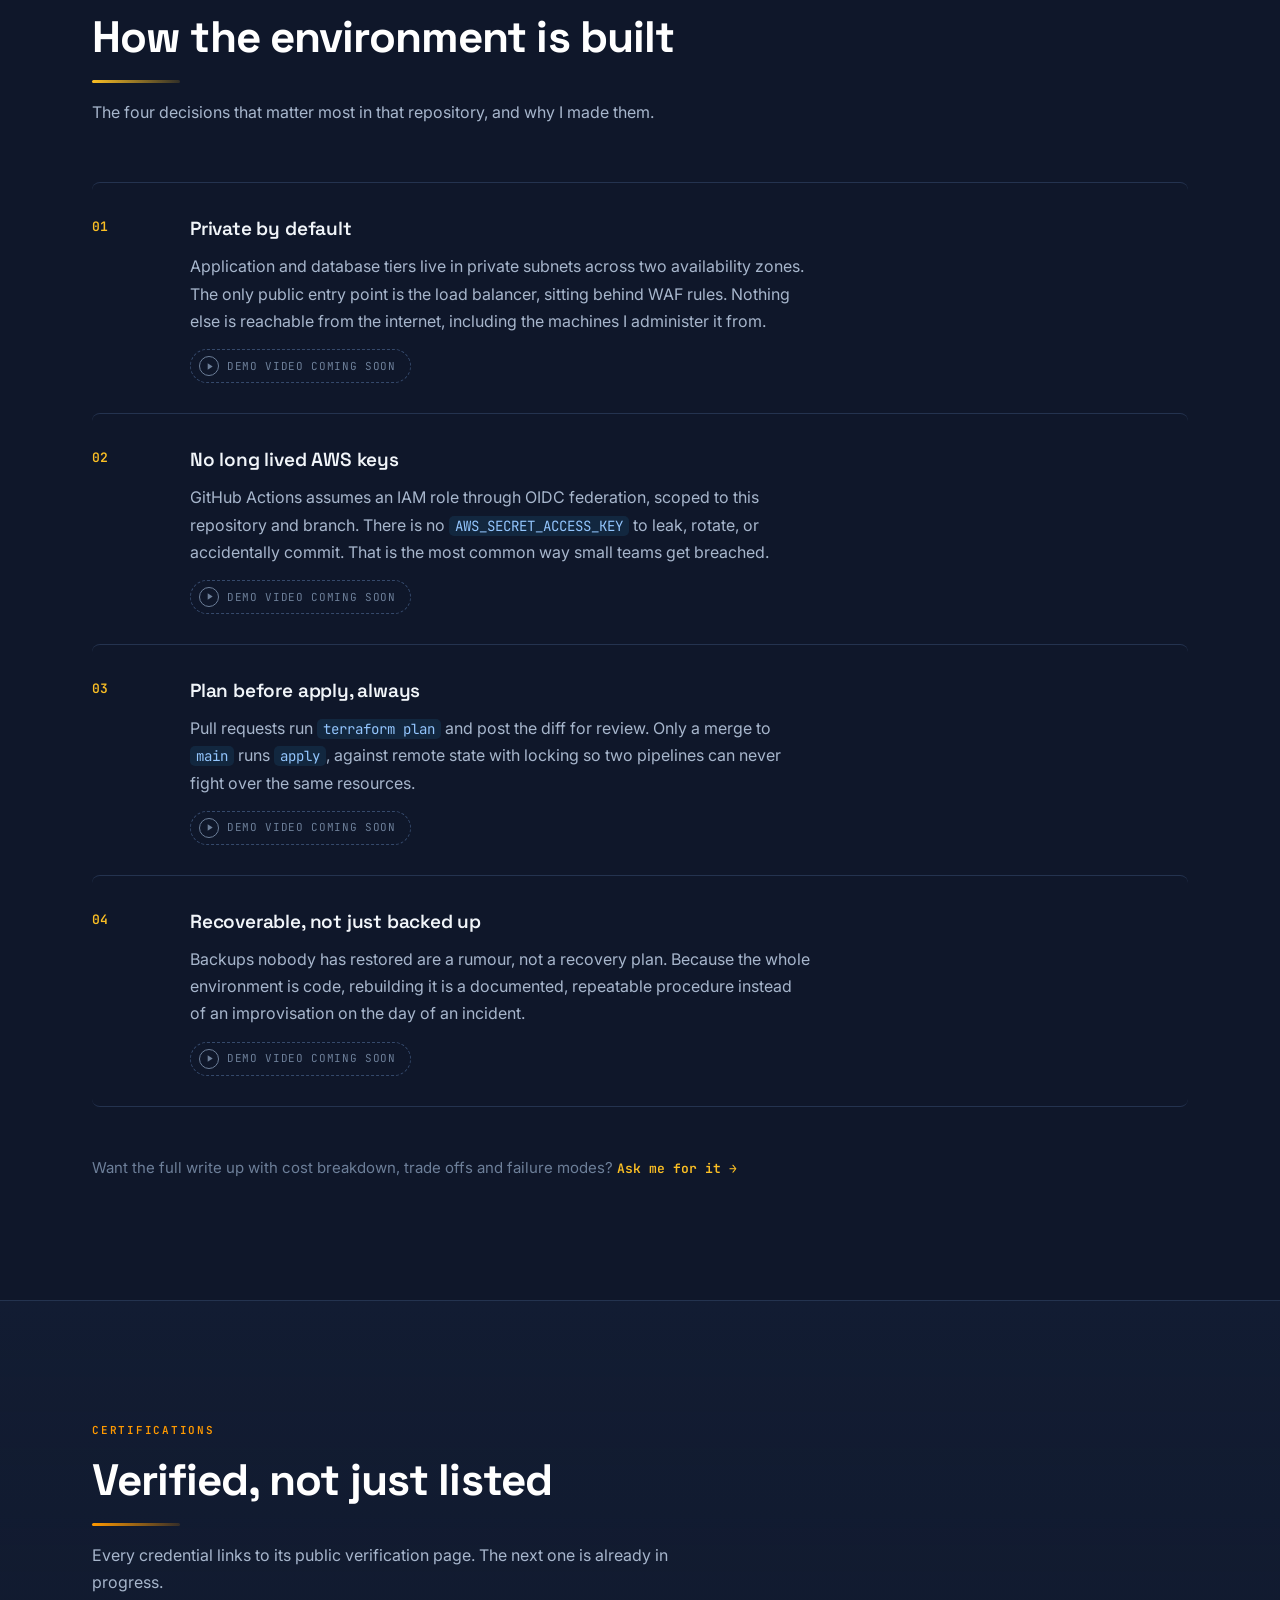
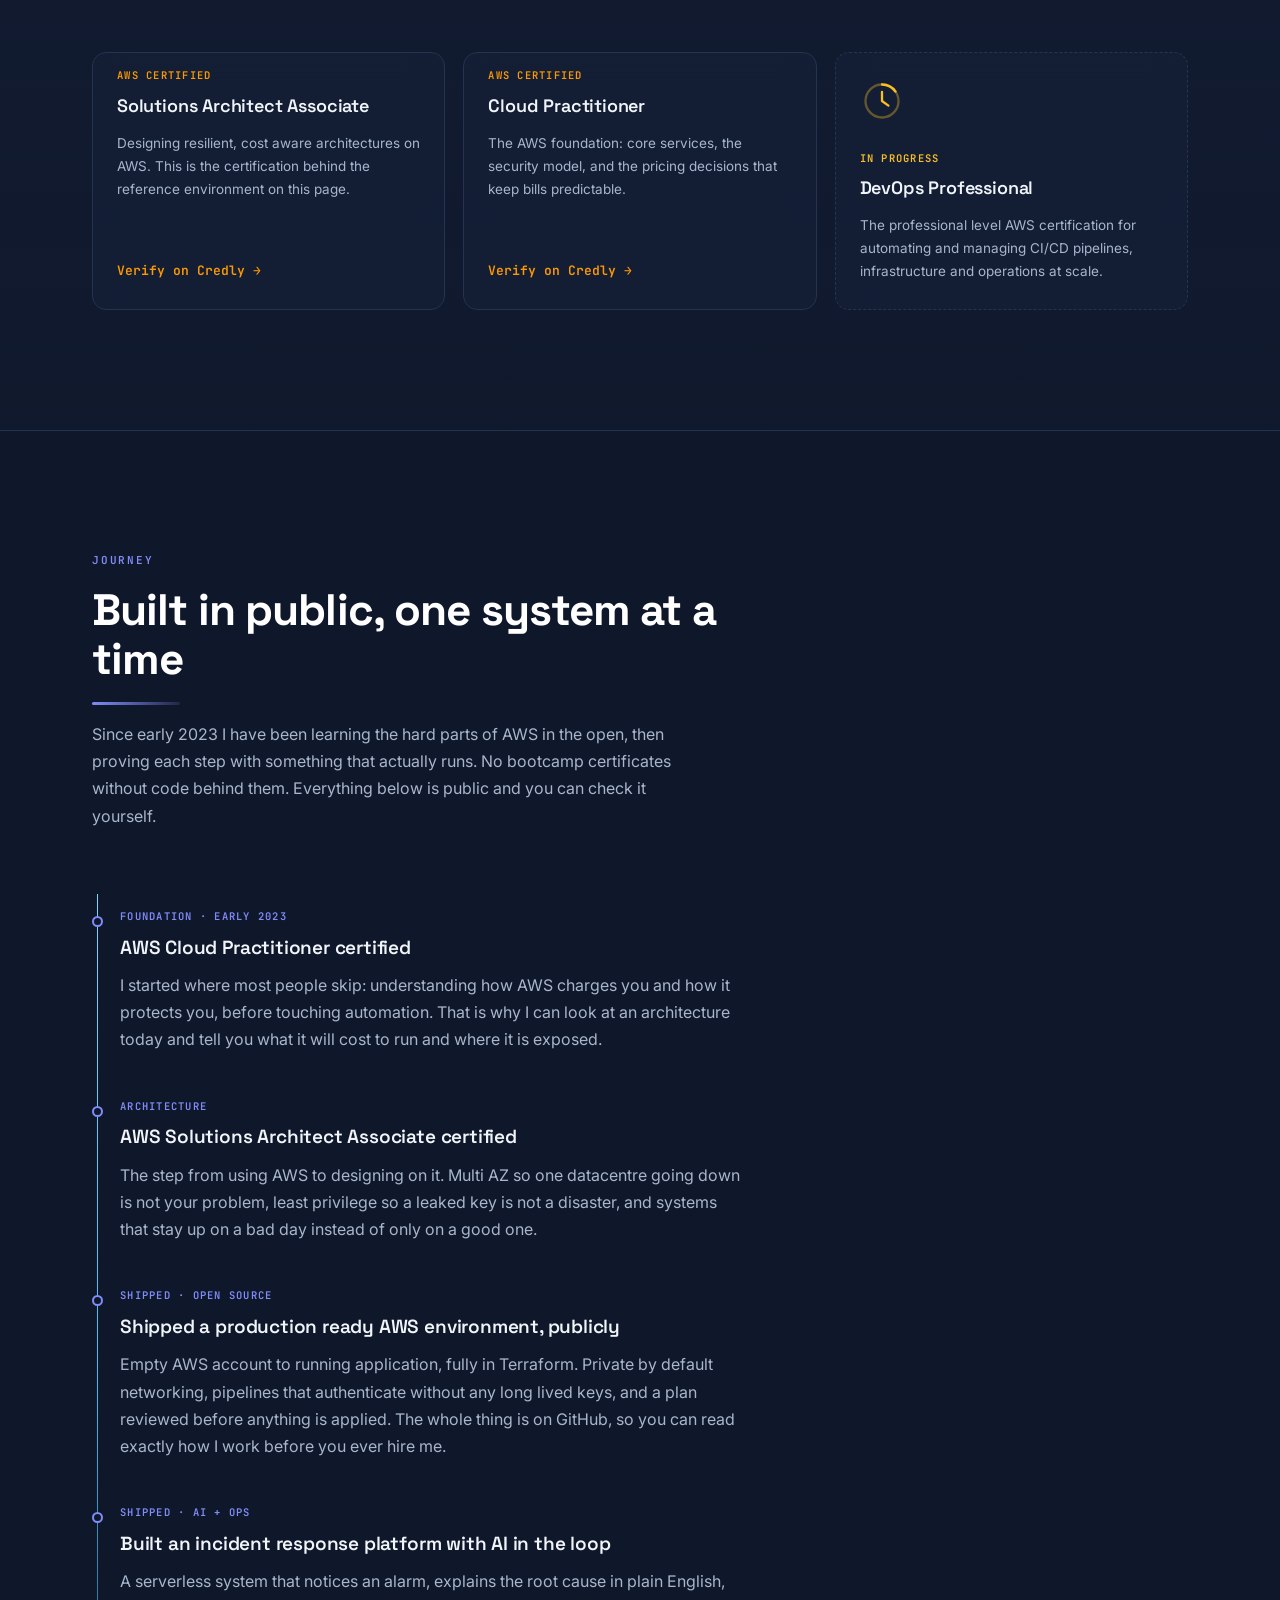
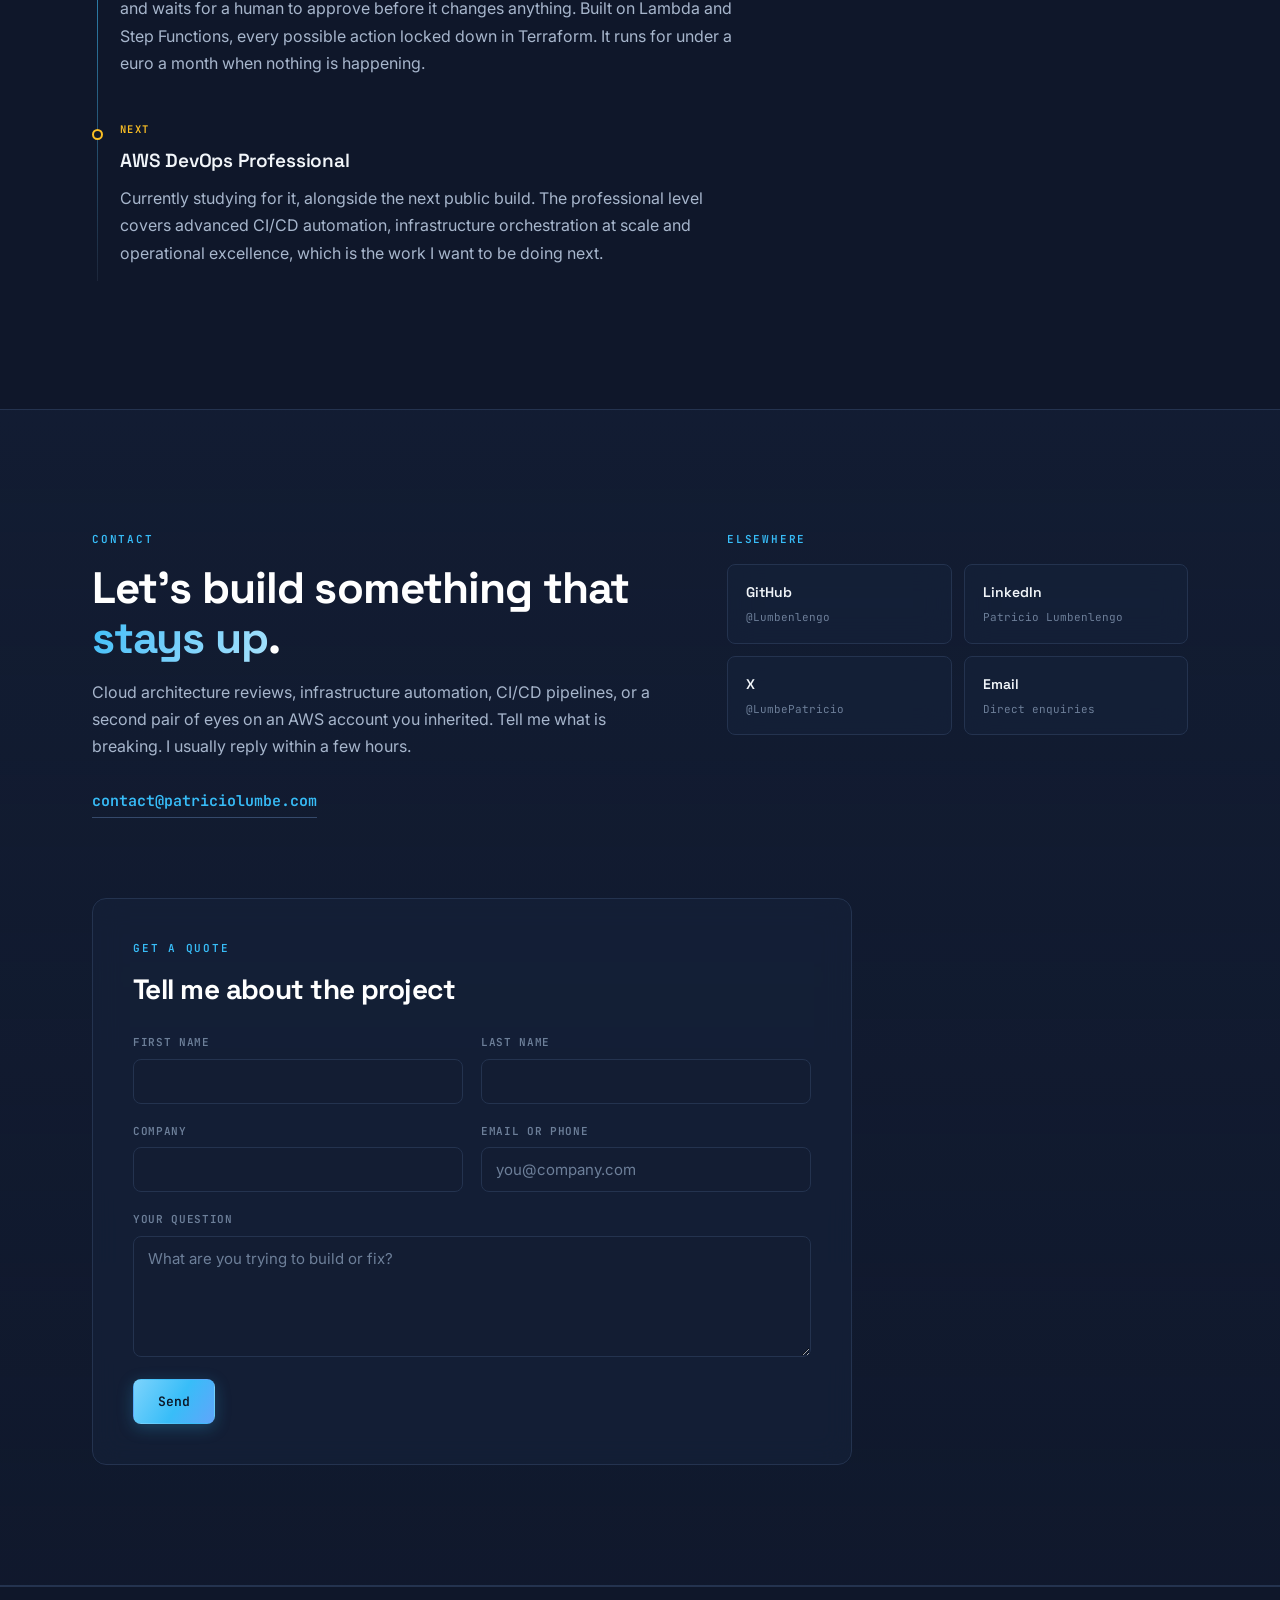
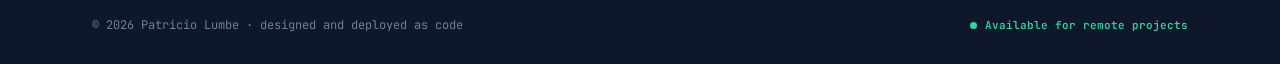
==== commit a69bdf82: "Replace EKS and Cloud Portfolio diagrams with crisp SVG versions" ====
--- a/index.html
+++ b/index.html
@@ -27,10 +27,13 @@
 
   <link rel="preconnect" href="https://fonts.googleapis.com" />
   <link rel="preconnect" href="https://fonts.gstatic.com" crossorigin />
+  <link rel="preconnect" href="https://storage.googleapis.com" crossorigin />
   <link href="https://fonts.googleapis.com/css2?family=Space+Grotesk:wght@500;600;700&family=Inter:wght@400;500;600&family=JetBrains+Mono:wght@400;500;600&display=swap" rel="stylesheet" />
   <link rel="stylesheet" href="CSS/01-foundations.css" />
   <link rel="stylesheet" href="CSS/02-sections.css" />
   <link rel="stylesheet" href="CSS/03-interface.css" />
+  <link rel="stylesheet" href="CSS/04-lightbox.css" />
+  <link rel="stylesheet" href="CSS/05-proof.css" />
 
   <!-- Structured data: helps recruiters' tools and search engines read the page -->
   <script type="application/ld+json">
@@ -99,6 +102,11 @@
     <section id="hero" class="hero">
       <div class="container hero-inner">
         <div class="hero-copy">
+          <p class="open-badge load-seq" style="--seq: 0">
+            <span class="pulse-dot" aria-hidden="true"></span>
+            Open to Cloud / DevOps roles &middot; Remote
+          </p>
+
           <p class="eyebrow load-seq" style="--seq: 0">Cloud infrastructure &amp; DevSecOps</p>
 
           <h1 class="hero-title load-seq" style="--seq: 1">
@@ -106,7 +114,7 @@
             <span class="hero-last">Lumbe</span>
           </h1>
 
-          <p class="hero-role load-seq" style="--seq: 2">Cloud Engineer | AWS &amp; DevOps</p>
+          <p class="hero-role load-seq" style="--seq: 2">Cloud Engineer focused on AWS, Infrastructure as Code and DevOps automation</p>
 
           <p class="hero-pitch load-seq" style="--seq: 3">
             I build AWS infrastructure the way I would want to inherit it: defined in
@@ -132,8 +140,23 @@
           </ul>
 
           <div class="hero-cta load-seq" style="--seq: 5">
-            <a href="mailto:patricioaleixo0@gmail.com" class="btn btn-primary">Start a conversation</a>
+            <a href="mailto:contact@patriciolumbe.com?cc=patricioaleixo0@gmail.com&subject=Cloud%2FDevOps%20role" class="btn btn-primary">Start a conversation</a>
             <a href="https://github.com/Lumbenlengo" class="btn btn-ghost" target="_blank" rel="noopener">See the code on GitHub</a>
+          </div>
+
+          <div class="hero-links load-seq" style="--seq: 5">
+            <a class="hero-link" href="Assets/CV-Patricio-Lumbenlengo.pdf" target="_blank" rel="noopener">
+              <svg viewBox="0 0 24 24" fill="none" stroke="currentColor" stroke-width="1.8" stroke-linecap="round" stroke-linejoin="round"><path d="M12 3v12m0 0l-4-4m4 4l4-4M4 17v2a2 2 0 002 2h12a2 2 0 002-2v-2"/></svg>
+              Download CV
+            </a>
+            <a class="hero-link" href="https://www.linkedin.com/in/patricio-lumbenlengo-62b746277/" target="_blank" rel="noopener">
+              <svg viewBox="0 0 24 24" fill="currentColor"><path d="M6.94 5a2 2 0 11-4 0 2 2 0 014 0zM7 8.48H3V21h4V8.48zm6.32 0H9.34V21h3.94v-6.57c0-3.66 4.77-4 4.77 0V21H22v-7.93c0-6.17-7.06-5.94-8.72-2.91l.04-1.68z"/></svg>
+              LinkedIn
+            </a>
+            <a class="hero-link" href="#portfolio">
+              <svg viewBox="0 0 24 24" fill="none" stroke="currentColor" stroke-width="1.8" stroke-linecap="round" stroke-linejoin="round"><path d="M4 6h16M4 12h16M4 18h10"/></svg>
+              Jump to projects
+            </a>
           </div>
         </div>
 
@@ -218,7 +241,7 @@
           </div>
           <div class="about-card glass">
             <p class="about-card-label">Currently preparing</p>
-            <p class="about-card-value">AWS Solutions Architect Professional</p>
+            <p class="about-card-value">AWS DevOps Professional</p>
             <p class="about-card-sub"><span class="amber-dot" aria-hidden="true"></span>In progress</p>
           </div>
         </div>
@@ -393,9 +416,7 @@
 
           <li class="service-card glass reveal">
             <div class="service-cover">
-              <video autoplay muted playsinline preload="auto" aria-hidden="true">
-                <source src="https://storage.googleapis.com/project-5c15975f-e002-4ccf-b67-videos/Projecto%20INGLES/Projecto%200.0%20%20Video%20em%20ingles.mp4" type="video/mp4">
-              </video>
+              <img src="https://storage.googleapis.com/project-5c15975f-e002-4ccf-b67-videos/DIAGRAM%20IMAGE/diagram%20AI%20OPS%20PLATFORM.png" alt="Architecture diagram: AI assisted incident response on AWS with a human approval gate." loading="lazy" />
               <span class="portfolio-soon-badge">Full demo below &darr;</span>
             </div>
             <h3 class="service-title">AI assisted operations &amp; monitoring</h3>
@@ -434,8 +455,9 @@
 
           <article class="portfolio-card glass reveal">
             <div class="portfolio-media">
-              <video controls preload="metadata" controlsList="nodownload" aria-label="Project overview video: AI Ops Serverless Platform">
-                <source src="https://storage.googleapis.com/project-5c15975f-e002-4ccf-b67-videos/Projecto%20INGLES/Projecto%200.0%20%20Video%20em%20ingles.mp4" type="video/mp4">
+              <video controls playsinline preload="metadata" controlsList="nodownload" crossorigin="anonymous" aria-label="Project overview video: AI Ops Serverless Platform">
+                <source src="https://storage.googleapis.com/project-5c15975f-e002-4ccf-b67-videos/Projecto%20INGLES/1.0%20Serverless%20AI%20for%203%20A.M.%20Incidents.mp4" type="video/mp4">
+                <track kind="captions" src="AWS_AI_OPS_demo/captions/ai-ops-en-1.vtt" srclang="en" label="English" default>
               </video>
             </div>
 
@@ -456,6 +478,31 @@
                 <li class="tech-mini-item" role="img" aria-label="Python"><img class="tech-mini-icon tech-mini-icon-brand" src="https://cdn.simpleicons.org/python/3776AB" alt="" loading="lazy" /></li>
                 <li class="tech-mini-item" role="img" aria-label="Claude AI"><svg class="tech-mini-icon"><use href="icons.svg#i-claude"/></svg></li>
               </ul>
+
+              <ul class="proof">
+                <li class="proof-item"><span class="proof-value">Minutes</span><span class="proof-label">To understand an incident</span></li>
+                <li class="proof-item"><span class="proof-value">100%</span><span class="proof-label">Fixes need human approval</span></li>
+                <li class="proof-item"><span class="proof-value">8</span><span class="proof-label">Terraform modules</span></li>
+                <li class="proof-item"><span class="proof-value">&lt; €1</span><span class="proof-label">Per month when idle</span></li>
+              </ul>
+
+              <div class="plain">
+                <span class="plain-label">In plain terms</span>
+                <p class="plain-text">An engineer no longer wakes up to a wall of metrics and spends fifteen minutes working out what happened. The alarm arrives already explained, with a proposed fix waiting for a yes or no.</p>
+              </div>
+
+              <button type="button" class="diagram-trigger"
+                data-lightbox
+                data-lightbox-title="AI Ops Serverless Platform — Diagram &amp; case explainers"
+                data-lightbox-images='[
+                  {"src":"https://storage.googleapis.com/project-5c15975f-e002-4ccf-b67-videos/DIAGRAM%20IMAGE/diagram%20AI%20OPS%20PLATFORM.png","caption":"Full architecture diagram"},
+                  {"src":"https://storage.googleapis.com/project-5c15975f-e002-4ccf-b67-videos/DIAGRAM%20IMAGE/Engineering%20Challenges%20Solved.jpg","caption":"Engineering challenges solved"},
+                  {"src":"https://storage.googleapis.com/project-5c15975f-e002-4ccf-b67-videos/DIAGRAM%20IMAGE/Incident%20Response%20Pipeline.jpg","caption":"Incident response pipeline"},
+                  {"src":"https://storage.googleapis.com/project-5c15975f-e002-4ccf-b67-videos/DIAGRAM%20IMAGE/Safety%20Six%20Safeguards%20Between%20AI%20and%20Your%20Infrastructure.jpg","caption":"Six safeguards between AI and your infrastructure"}
+                ]'>
+                <svg class="diagram-trigger-icon" viewBox="0 0 24 24" fill="none" stroke="currentColor" stroke-width="1.8"><rect x="3" y="3" width="18" height="18" rx="2"/><circle cx="9" cy="9" r="2"/><path d="M21 15l-5-5L5 21"/></svg>
+                View project diagram
+              </button>
 
               <div class="lang-buttons">
                 <a class="btn btn-primary btn-sm" href="AWS_AI_OPS_demo/project-en.html">🇬🇧 Watch in English</a>
@@ -488,6 +535,124 @@
 
           <article class="portfolio-card glass reveal">
             <div class="portfolio-media">
+              <video controls playsinline preload="metadata" controlsList="nodownload" crossorigin="anonymous" aria-label="Project overview video: Cloud Portfolio Platform">
+                <source src="https://storage.googleapis.com/project-5c15975f-e002-4ccf-b67-videos/CLOUD%20PLATFORM%20WEB%20SITE/1.0-%20Secure%2C%20Fast%2C%20Cheap%20Website%20with%20Firebase.mp4" type="video/mp4">
+                <track kind="captions" src="CLOUD_PORTFOLIO_demo/captions/cloud-portfolio-en-1.vtt" srclang="en" label="English" default>
+              </video>
+            </div>
+
+            <div class="portfolio-body">
+              <p class="project-kicker">Google Cloud · Multi-cloud proof · Live right now</p>
+              <h3 class="project-title">Cloud Portfolio Platform</h3>
+              <p class="prose">
+                The website you are looking at right now is itself a Google Cloud project.
+                Firebase Hosting for global delivery, Cloud Storage for video assets, secrets
+                kept in Secret Manager, an uptime check every five minutes, and a budget alert
+                so cost never surprises anyone. Every piece is defined in Terraform.
+              </p>
+
+              <ul class="tech-mini portfolio-tech">
+                <li class="tech-mini-item" role="img" aria-label="Google Cloud"><img class="tech-mini-icon tech-mini-icon-brand" src="https://cdn.simpleicons.org/googlecloud/4285F4" alt="" loading="lazy" /></li>
+                <li class="tech-mini-item" role="img" aria-label="Firebase"><img class="tech-mini-icon tech-mini-icon-brand" src="https://cdn.simpleicons.org/firebase/FFCA28" alt="" loading="lazy" /></li>
+                <li class="tech-mini-item" role="img" aria-label="Terraform"><img class="tech-mini-icon tech-mini-icon-brand" src="https://cdn.simpleicons.org/terraform/844FBA" alt="" loading="lazy" /></li>
+                <li class="tech-mini-item" role="img" aria-label="Cloudflare"><img class="tech-mini-icon tech-mini-icon-brand" src="https://cdn.simpleicons.org/cloudflare/F38020" alt="" loading="lazy" /></li>
+                <li class="tech-mini-item" role="img" aria-label="GitHub Actions"><img class="tech-mini-icon tech-mini-icon-brand" src="https://cdn.simpleicons.org/githubactions/2088FF" alt="" loading="lazy" /></li>
+              </ul>
+
+              <ul class="proof">
+                <li class="proof-item"><span class="proof-value">0</span><span class="proof-label">Service account keys stored</span></li>
+                <li class="proof-item"><span class="proof-value">5 min</span><span class="proof-label">Uptime check interval</span></li>
+                <li class="proof-item"><span class="proof-value">100%</span><span class="proof-label">Provisioned in Terraform</span></li>
+                <li class="proof-item"><span class="proof-value">2</span><span class="proof-label">Clouds, one workflow</span></li>
+              </ul>
+
+              <div class="plain">
+                <span class="plain-label">In plain terms</span>
+                <p class="plain-text">The whole site can be rebuilt from an empty Google Cloud project by running one command, and nobody has to keep a password anywhere for it to deploy.</p>
+              </div>
+
+              <button type="button" class="diagram-trigger"
+                data-lightbox
+                data-lightbox-title="Cloud Portfolio Platform — Diagram"
+                data-lightbox-images='[
+                  {"src":"Assets/diagrams/CLOUD_PORTFOLIO_PLATFORM_SVG.svg","caption":"Google Cloud architecture: Cloudflare, Firebase Hosting, Cloud Storage, Secret Manager, Cloud Monitoring"}
+                ]'>
+                <svg class="diagram-trigger-icon" viewBox="0 0 24 24" fill="none" stroke="currentColor" stroke-width="1.8"><rect x="3" y="3" width="18" height="18" rx="2"/><circle cx="9" cy="9" r="2"/><path d="M21 15l-5-5L5 21"/></svg>
+                View project diagram
+              </button>
+
+              <p class="portfolio-hint">
+                The AWS projects on this page show what I build. This one shows how I run it:
+                monitored, budgeted, and provisioned entirely as code, on a second cloud.
+              </p>
+
+              <div class="portfolio-actions">
+                <a class="btn btn-primary btn-sm" href="CLOUD_PORTFOLIO_demo/project-en.html">Watch the walkthrough</a>
+                <a class="btn btn-ghost btn-sm" href="https://patriciolumbe.com" target="_blank" rel="noopener">Visit patriciolumbe.com (live)</a>
+                <a class="btn btn-ghost btn-sm" href="https://github.com/Lumbenlengo/patriciolumbe-site" target="_blank" rel="noopener">View on GitHub</a>
+              </div>
+            </div>
+          </article>
+
+          <article class="portfolio-card glass reveal">
+            <div class="portfolio-media">
+              <img src="https://github.com/user-attachments/assets/95b0345f-d961-40c2-adf1-078078bfa72b" alt="Architecture diagram: EKS GitOps Platform, ArgoCD, KEDA autoscaling, IRSA and a two service Kubernetes workload." loading="lazy" />
+              <span class="portfolio-soon-badge">Demo video coming soon</span>
+            </div>
+
+            <div class="portfolio-body">
+              <p class="project-kicker">Kubernetes &amp; GitOps · Scales to zero · No kubectl in prod</p>
+              <h3 class="project-title">EKS GitOps Platform</h3>
+              <p class="prose">
+                A Kubernetes platform where the only way to deploy is a Git commit, nobody
+                types kubectl against production. A worker service scales down to zero pods
+                when there is no work, so idle time costs nothing.
+              </p>
+
+              <ul class="tech-mini portfolio-tech">
+                <li class="tech-mini-item" role="img" aria-label="Amazon EKS"><svg class="tech-mini-icon"><use href="icons.svg#i-eks"/></svg></li>
+                <li class="tech-mini-item" role="img" aria-label="Argo CD"><img class="tech-mini-icon tech-mini-icon-brand" src="https://cdn.simpleicons.org/argo/EF7B4D" alt="" loading="lazy" /></li>
+                <li class="tech-mini-item" role="img" aria-label="Prometheus"><img class="tech-mini-icon tech-mini-icon-brand" src="https://cdn.simpleicons.org/prometheus/E6522C" alt="" loading="lazy" /></li>
+                <li class="tech-mini-item" role="img" aria-label="Grafana"><img class="tech-mini-icon tech-mini-icon-brand" src="https://cdn.simpleicons.org/grafana/F46800" alt="" loading="lazy" /></li>
+                <li class="tech-mini-item" role="img" aria-label="Terraform"><img class="tech-mini-icon tech-mini-icon-brand" src="https://cdn.simpleicons.org/terraform/844FBA" alt="" loading="lazy" /></li>
+                <li class="tech-mini-item" role="img" aria-label="GitHub Actions"><img class="tech-mini-icon tech-mini-icon-brand" src="https://cdn.simpleicons.org/githubactions/2088FF" alt="" loading="lazy" /></li>
+              </ul>
+
+              <ul class="proof">
+                <li class="proof-item"><span class="proof-value">0</span><span class="proof-label">Pods when the queue is empty</span></li>
+                <li class="proof-item"><span class="proof-value">0</span><span class="proof-label">Static credentials</span></li>
+                <li class="proof-item"><span class="proof-value">15s</span><span class="proof-label">Queue check interval</span></li>
+                <li class="proof-item"><span class="proof-value">3</span><span class="proof-label">Availability zones</span></li>
+              </ul>
+
+              <div class="plain">
+                <span class="plain-label">In plain terms</span>
+                <p class="plain-text">You stop paying for servers that are doing nothing, and deploying is just merging code. Nobody needs console access to production to ship a change.</p>
+              </div>
+
+              <button type="button" class="diagram-trigger"
+                data-lightbox
+                data-lightbox-title="EKS GitOps Platform — Diagram"
+                data-lightbox-images='[
+                  {"src":"Assets/diagrams/EKS_8_SVG.svg","caption":"EKS GitOps platform architecture"}
+                ]'>
+                <svg class="diagram-trigger-icon" viewBox="0 0 24 24" fill="none" stroke="currentColor" stroke-width="1.8"><rect x="3" y="3" width="18" height="18" rx="2"/><circle cx="9" cy="9" r="2"/><path d="M21 15l-5-5L5 21"/></svg>
+                View project diagram
+              </button>
+
+              <p class="portfolio-hint">
+                Authentication happens through short lived tokens, never a stored key. Every
+                design decision, including what was rejected, is written up as an ADR.
+              </p>
+
+              <div class="portfolio-actions">
+                <a class="btn btn-primary btn-sm" href="https://github.com/Lumbenlengo/eks-gitops-platform" target="_blank" rel="noopener">View on GitHub</a>
+              </div>
+            </div>
+          </article>
+
+          <article class="portfolio-card glass reveal">
+            <div class="portfolio-media">
               <img src="https://github.com/user-attachments/assets/611b8302-7cb5-4fba-94d0-de72d7fe1e47" alt="Architecture diagram: Production Ready AWS Infrastructure, Multi-AZ networking, load balancer, auto scaling and security services." loading="lazy" />
               <span class="portfolio-soon-badge">Demo video coming soon</span>
             </div>
@@ -510,6 +675,28 @@
                 <li class="tech-mini-item" role="img" aria-label="GitHub Actions"><img class="tech-mini-icon tech-mini-icon-brand" src="https://cdn.simpleicons.org/githubactions/2088FF" alt="" loading="lazy" /></li>
               </ul>
 
+              <ul class="proof">
+                <li class="proof-item"><span class="proof-value">24</span><span class="proof-label">Resources provisioned in Terraform</span></li>
+                <li class="proof-item"><span class="proof-value">0</span><span class="proof-label">Static AWS keys</span></li>
+                <li class="proof-item"><span class="proof-value">Auto</span><span class="proof-label">Rollback on a bad deploy</span></li>
+                <li class="proof-item"><span class="proof-value">Multi-AZ</span><span class="proof-label">Survives a zone outage</span></li>
+              </ul>
+
+              <div class="plain">
+                <span class="plain-label">In plain terms</span>
+                <p class="plain-text">If a data centre goes down or a release breaks something, the site stays up and the bad version is pulled back automatically, before it turns into an incident.</p>
+              </div>
+
+              <button type="button" class="diagram-trigger"
+                data-lightbox
+                data-lightbox-title="Production Ready AWS Infrastructure — Diagram"
+                data-lightbox-images='[
+                  {"src":"https://storage.googleapis.com/project-5c15975f-e002-4ccf-b67-videos/DIAGRAM%20IMAGE/Production%20ready.png","caption":"Production-ready AWS infrastructure architecture"}
+                ]'>
+                <svg class="diagram-trigger-icon" viewBox="0 0 24 24" fill="none" stroke="currentColor" stroke-width="1.8"><rect x="3" y="3" width="18" height="18" rx="2"/><circle cx="9" cy="9" r="2"/><path d="M21 15l-5-5L5 21"/></svg>
+                View project diagram
+              </button>
+
               <p class="portfolio-hint">
                 Five disciplines in one repo: infrastructure as code, architecture, CI/CD,
                 security, and reliability engineering. Not a demo that only works once.
@@ -517,77 +704,6 @@
 
               <div class="portfolio-actions">
                 <a class="btn btn-primary btn-sm" href="https://github.com/Lumbenlengo/production-ready-aws-infrastructure" target="_blank" rel="noopener">View on GitHub</a>
-              </div>
-            </div>
-          </article>
-
-          <article class="portfolio-card glass reveal">
-            <div class="portfolio-media">
-              <img src="https://github.com/user-attachments/assets/95b0345f-d961-40c2-adf1-078078bfa72b" alt="Architecture diagram: EKS GitOps Platform, ArgoCD, KEDA autoscaling, IRSA and a two service Kubernetes workload." loading="lazy" />
-              <span class="portfolio-soon-badge">Demo video coming soon</span>
-            </div>
-
-            <div class="portfolio-body">
-              <p class="project-kicker">Kubernetes &amp; GitOps · Scales to zero · No kubectl in prod</p>
-              <h3 class="project-title">EKS GitOps Platform</h3>
-              <p class="prose">
-                A Kubernetes platform where the only way to deploy is a Git commit, nobody
-                types kubectl against production. A worker service scales down to zero pods
-                when there is no work, so idle time costs nothing.
-              </p>
-
-              <ul class="tech-mini portfolio-tech">
-                <li class="tech-mini-item" role="img" aria-label="Amazon EKS"><svg class="tech-mini-icon"><use href="icons.svg#i-eks"/></svg></li>
-                <li class="tech-mini-item" role="img" aria-label="Argo CD"><img class="tech-mini-icon tech-mini-icon-brand" src="https://cdn.simpleicons.org/argo/EF7B4D" alt="" loading="lazy" /></li>
-                <li class="tech-mini-item" role="img" aria-label="Prometheus"><img class="tech-mini-icon tech-mini-icon-brand" src="https://cdn.simpleicons.org/prometheus/E6522C" alt="" loading="lazy" /></li>
-                <li class="tech-mini-item" role="img" aria-label="Grafana"><img class="tech-mini-icon tech-mini-icon-brand" src="https://cdn.simpleicons.org/grafana/F46800" alt="" loading="lazy" /></li>
-                <li class="tech-mini-item" role="img" aria-label="Terraform"><img class="tech-mini-icon tech-mini-icon-brand" src="https://cdn.simpleicons.org/terraform/844FBA" alt="" loading="lazy" /></li>
-                <li class="tech-mini-item" role="img" aria-label="GitHub Actions"><img class="tech-mini-icon tech-mini-icon-brand" src="https://cdn.simpleicons.org/githubactions/2088FF" alt="" loading="lazy" /></li>
-              </ul>
-
-              <p class="portfolio-hint">
-                Authentication happens through short lived tokens, never a stored key. Every
-                design decision, including what was rejected, is written up as an ADR.
-              </p>
-
-              <div class="portfolio-actions">
-                <a class="btn btn-primary btn-sm" href="https://github.com/Lumbenlengo/eks-gitops-platform" target="_blank" rel="noopener">View on GitHub</a>
-              </div>
-            </div>
-          </article>
-
-          <article class="portfolio-card glass reveal">
-            <div class="portfolio-media">
-              <img src="https://github.com/user-attachments/assets/6e336fcc-d0b0-47fd-b925-344fd678a70e" alt="Architecture diagram: Cloud Portfolio Platform, Cloudflare DNS, Firebase Hosting, Cloud Storage, Secret Manager, Cloud Monitoring and a Terraform driven CI/CD pipeline on Google Cloud." loading="lazy" />
-              <span class="portfolio-soon-badge">Demo video coming soon</span>
-            </div>
-
-            <div class="portfolio-body">
-              <p class="project-kicker">Google Cloud · Multi-cloud proof · Live right now</p>
-              <h3 class="project-title">Cloud Portfolio Platform</h3>
-              <p class="prose">
-                The website you are looking at right now is itself a Google Cloud project.
-                Firebase Hosting for global delivery, Cloud Storage for video assets, secrets
-                kept in Secret Manager, an uptime check every five minutes, and a budget alert
-                so cost never surprises anyone. Every piece is defined in Terraform.
-              </p>
-
-              <ul class="tech-mini portfolio-tech">
-                <li class="tech-mini-item" role="img" aria-label="Google Cloud"><img class="tech-mini-icon tech-mini-icon-brand" src="https://cdn.simpleicons.org/googlecloud/4285F4" alt="" loading="lazy" /></li>
-                <li class="tech-mini-item" role="img" aria-label="Firebase"><img class="tech-mini-icon tech-mini-icon-brand" src="https://cdn.simpleicons.org/firebase/FFCA28" alt="" loading="lazy" /></li>
-                <li class="tech-mini-item" role="img" aria-label="Terraform"><img class="tech-mini-icon tech-mini-icon-brand" src="https://cdn.simpleicons.org/terraform/844FBA" alt="" loading="lazy" /></li>
-                <li class="tech-mini-item" role="img" aria-label="Cloudflare"><img class="tech-mini-icon tech-mini-icon-brand" src="https://cdn.simpleicons.org/cloudflare/F38020" alt="" loading="lazy" /></li>
-                <li class="tech-mini-item" role="img" aria-label="GitHub Actions"><img class="tech-mini-icon tech-mini-icon-brand" src="https://cdn.simpleicons.org/githubactions/2088FF" alt="" loading="lazy" /></li>
-              </ul>
-
-              <p class="portfolio-hint">
-                The AWS projects on this page show what I build. This one shows how I run it:
-                monitored, budgeted, and provisioned entirely as code, on a second cloud.
-              </p>
-
-              <div class="portfolio-actions">
-                <a class="btn btn-primary btn-sm" href="https://patriciolumbe.com" target="_blank" rel="noopener">Visit patriciolumbe.com (live)</a>
-                <a class="btn btn-ghost btn-sm" href="https://github.com/Lumbenlengo/patriciolumbe-site" target="_blank" rel="noopener">View on GitHub</a>
               </div>
             </div>
           </article>
@@ -619,8 +735,8 @@
             <div class="case-study-index" aria-hidden="true">01</div>
             <div class="case-study-media">
               <a class="video-slot video-slot-has-cover" href="AI_OPS_CaseStudy/case-study-en.html">
-                <video class="video-slot-cover" autoplay muted playsinline preload="auto" aria-hidden="true">
-                  <source src="https://storage.googleapis.com/project-5c15975f-e002-4ccf-b67-videos/Projecto%20INGLES/Projecto%200.0%20%20Video%20em%20ingles.mp4" type="video/mp4">
+                <video class="video-slot-cover" autoplay muted loop playsinline preload="metadata" aria-hidden="true">
+                  <source src="https://storage.googleapis.com/project-5c15975f-e002-4ccf-b67-videos/Projecto%20INGLES/1.0%20Serverless%20AI%20for%203%20A.M.%20Incidents.mp4" type="video/mp4">
                 </video>
                 <span class="video-play" aria-hidden="true">
                   <svg viewBox="0 0 24 24" width="14" height="14" fill="currentColor"><path d="M8 5v14l11-7z"/></svg>
@@ -801,8 +917,8 @@
               </svg>
             </div>
             <p class="cert-label cert-label-progress">In progress</p>
-            <h3 class="cert-name">Solutions Architect Professional</h3>
-            <p class="cert-desc">The professional level AWS architecture certification: complex organisations, large migrations and advanced design.</p>
+            <h3 class="cert-name">DevOps Professional</h3>
+            <p class="cert-desc">The professional level AWS certification for automating and managing CI/CD pipelines, infrastructure and operations at scale.</p>
           </li>
         </ul>
       </div>
@@ -877,11 +993,11 @@
             <span class="timeline-marker" aria-hidden="true"></span>
             <div>
               <p class="timeline-tag timeline-tag-next">Next</p>
-              <h3 class="item-title">AWS Solutions Architect Professional</h3>
+              <h3 class="item-title">AWS DevOps Professional</h3>
               <p class="prose">
                 Currently studying for it, alongside the next public build. The professional
-                level covers multi account organisations and large migrations, which is the
-                work I want to be doing next.
+                level covers advanced CI/CD automation, infrastructure orchestration at scale
+                and operational excellence, which is the work I want to be doing next.
               </p>
             </div>
           </li>
@@ -1072,6 +1188,7 @@
   </footer>
 
   <script src="JS/script.js" defer></script>
+  <script src="JS/lightbox.js" defer></script>
   <script type="text/javascript" async src="https://cdn.credly.com/assets/utilities/embed.js"></script>
 </body>
 </html>
--- a/CSS/05-proof.css
+++ b/CSS/05-proof.css
@@ -0,0 +1,130 @@
+/* ==================================================================
+   05-proof.css — Patricio Lumbe portfolio
+   Outcome metrics per project, plain-language explainer lines,
+   hero availability badge and CV button. Additive file.
+   Load after 04-lightbox.css.
+   ================================================================== */
+
+/* ── Outcome metrics: the numbers a recruiter scans in 3 seconds ── */
+.proof {
+  display: flex;
+  flex-wrap: wrap;
+  gap: 7px;
+  list-style: none;
+  margin-top: 14px;
+}
+.proof-item {
+  display: inline-flex;
+  flex-direction: column;
+  gap: 1px;
+  padding: 7px 12px;
+  border-radius: 9px;
+  background: rgba(var(--sa, 56, 189, 248), 0.07);
+  border: 1px solid rgba(var(--sa, 56, 189, 248), 0.22);
+}
+.proof-value {
+  font-family: var(--display);
+  font-size: 14px;
+  font-weight: 700;
+  letter-spacing: -0.01em;
+  color: var(--sa-hex, var(--accent));
+  line-height: 1.2;
+}
+.proof-label {
+  font-family: var(--mono);
+  font-size: 9.5px;
+  letter-spacing: 0.07em;
+  text-transform: uppercase;
+  color: var(--muted);
+  line-height: 1.3;
+}
+
+/* ── Plain-language line: for the reader who isn't an engineer ── */
+.plain {
+  display: flex;
+  gap: 9px;
+  margin-top: 12px;
+  padding: 11px 14px;
+  border-left: 2px solid rgba(var(--sa, 56, 189, 248), 0.5);
+  background: rgba(var(--sa, 56, 189, 248), 0.04);
+  border-radius: 0 var(--radius-sm) var(--radius-sm) 0;
+}
+.plain-label {
+  font-family: var(--mono);
+  font-size: 9.5px;
+  letter-spacing: 0.1em;
+  text-transform: uppercase;
+  color: var(--sa-hex, var(--accent));
+  font-weight: 600;
+  flex-shrink: 0;
+  padding-top: 2px;
+}
+.plain-text {
+  font-size: 13.5px;
+  line-height: 1.6;
+  color: var(--text-2);
+  margin: 0;
+}
+
+/* ── Hero: availability badge + CV row ───────────────────────── */
+.open-badge {
+  display: inline-flex;
+  align-items: center;
+  gap: 9px;
+  padding: 7px 15px 7px 12px;
+  border-radius: 100px;
+  background: rgba(52, 211, 153, 0.09);
+  border: 1px solid rgba(52, 211, 153, 0.35);
+  font-family: var(--mono);
+  font-size: 11.5px;
+  font-weight: 600;
+  letter-spacing: 0.03em;
+  color: var(--success);
+  margin-bottom: 18px;
+}
+
+.hero-links {
+  display: flex;
+  flex-wrap: wrap;
+  align-items: center;
+  gap: 18px;
+  margin-top: 16px;
+}
+.hero-link {
+  display: inline-flex;
+  align-items: center;
+  gap: 7px;
+  font-family: var(--mono);
+  font-size: 12px;
+  font-weight: 600;
+  color: var(--muted);
+  text-decoration: none;
+  border-bottom: 1px solid transparent;
+  transition: color 0.18s ease, border-color 0.18s ease;
+}
+.hero-link:hover { color: var(--accent); border-bottom-color: var(--accent); }
+.hero-link svg { width: 14px; height: 14px; flex-shrink: 0; }
+
+/* ── Video polish: consistent framing, no layout shift ───────── */
+.portfolio-media video,
+.vp-media video,
+.service-cover video {
+  background: #0b1526;
+}
+.vp-media video { aspect-ratio: 16 / 9; object-fit: cover; }
+
+/* Native caption text: readable over any frame */
+video::cue {
+  background: rgba(9, 14, 26, 0.82);
+  color: #f1f5f9;
+  font-family: var(--sans);
+  font-size: 0.95em;
+  line-height: 1.5;
+}
+
+@media (max-width: 620px) {
+  .proof-item { padding: 6px 10px; }
+  .proof-value { font-size: 13px; }
+  .plain { padding: 10px 12px; }
+  .hero-links { gap: 14px; }
+}
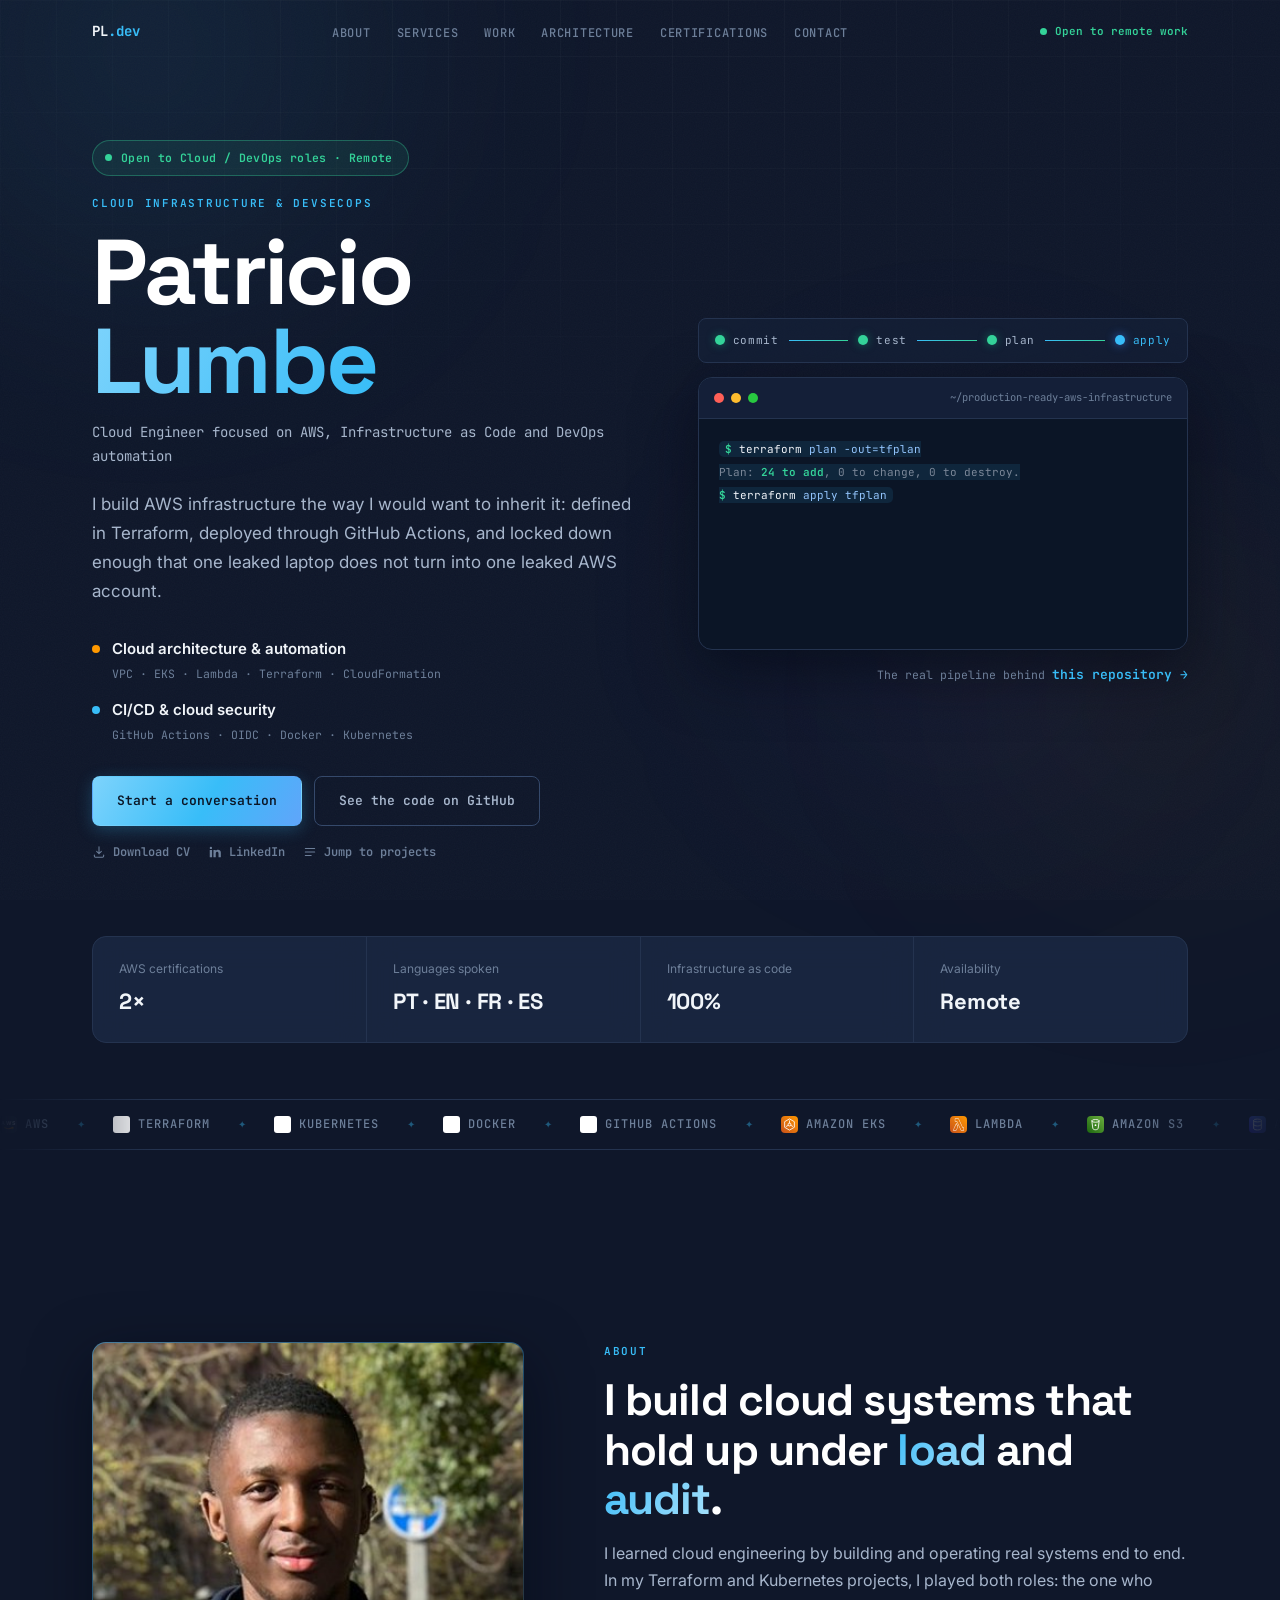
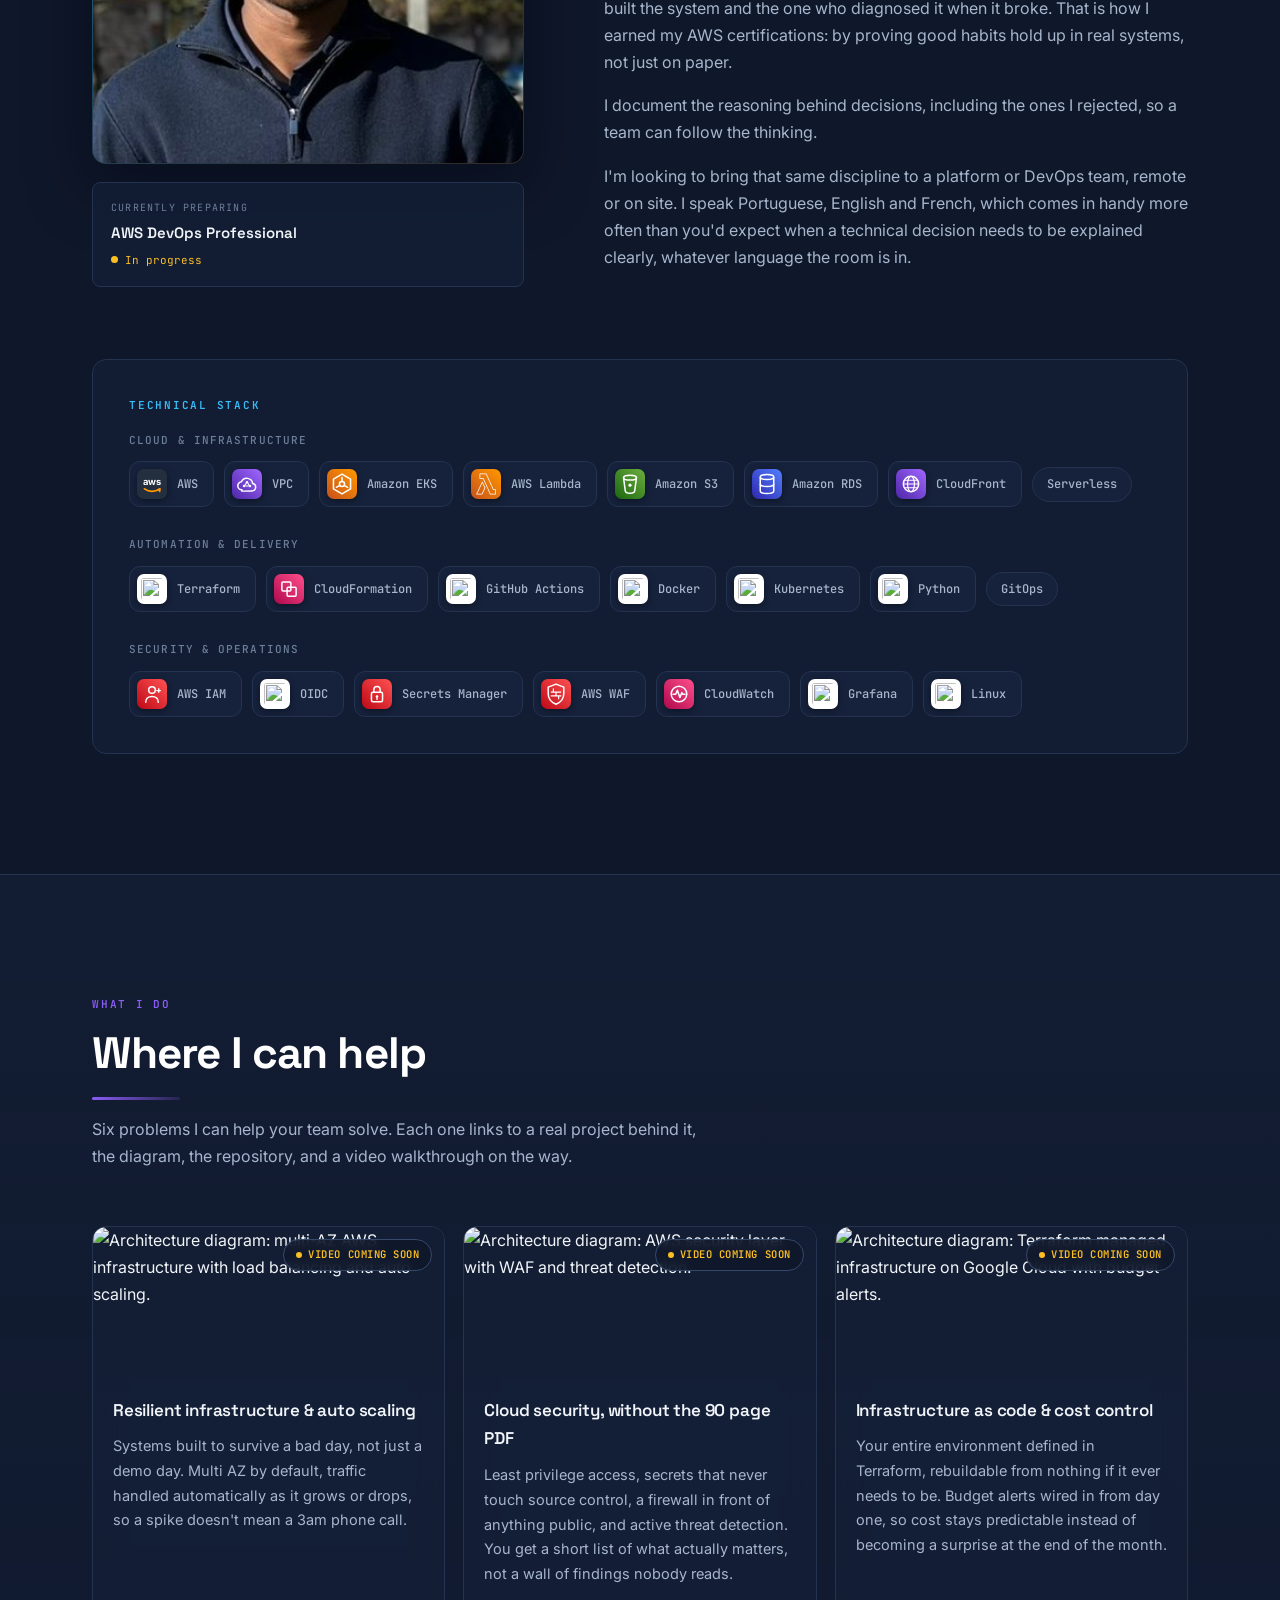
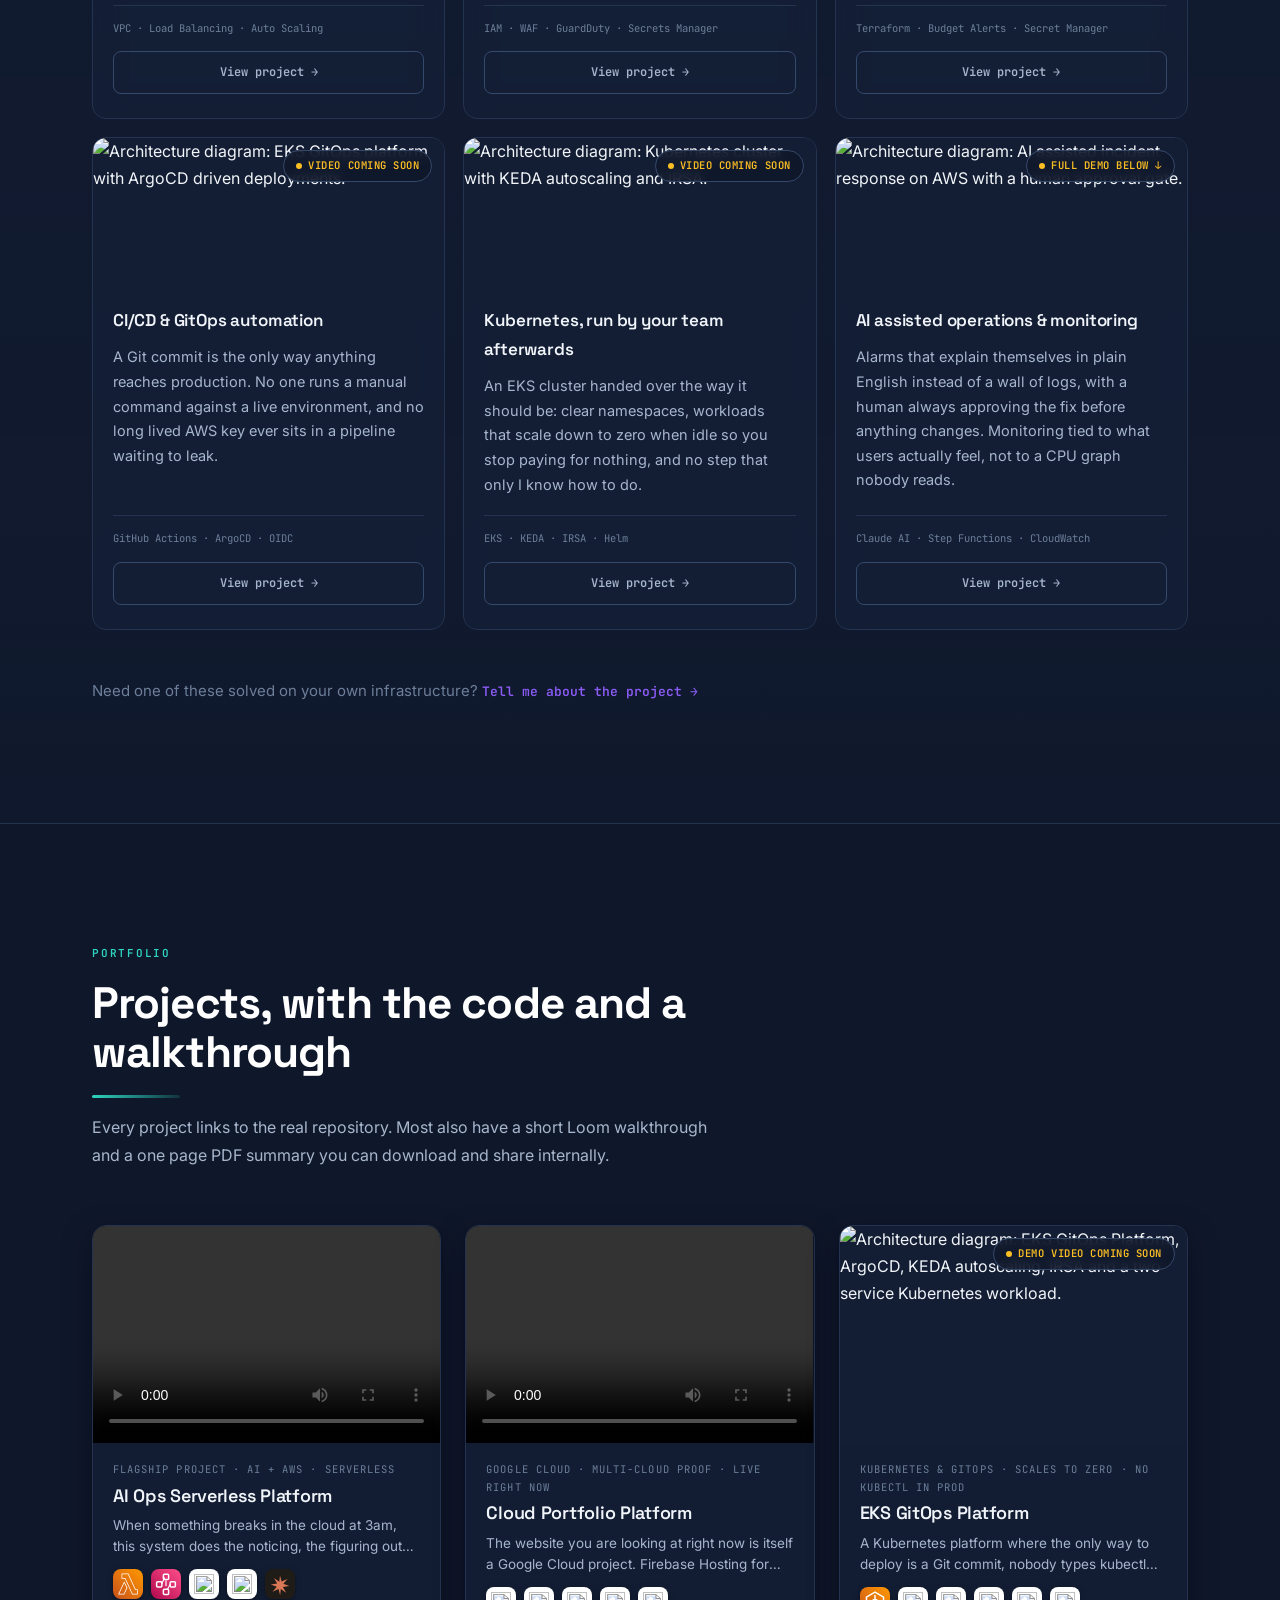
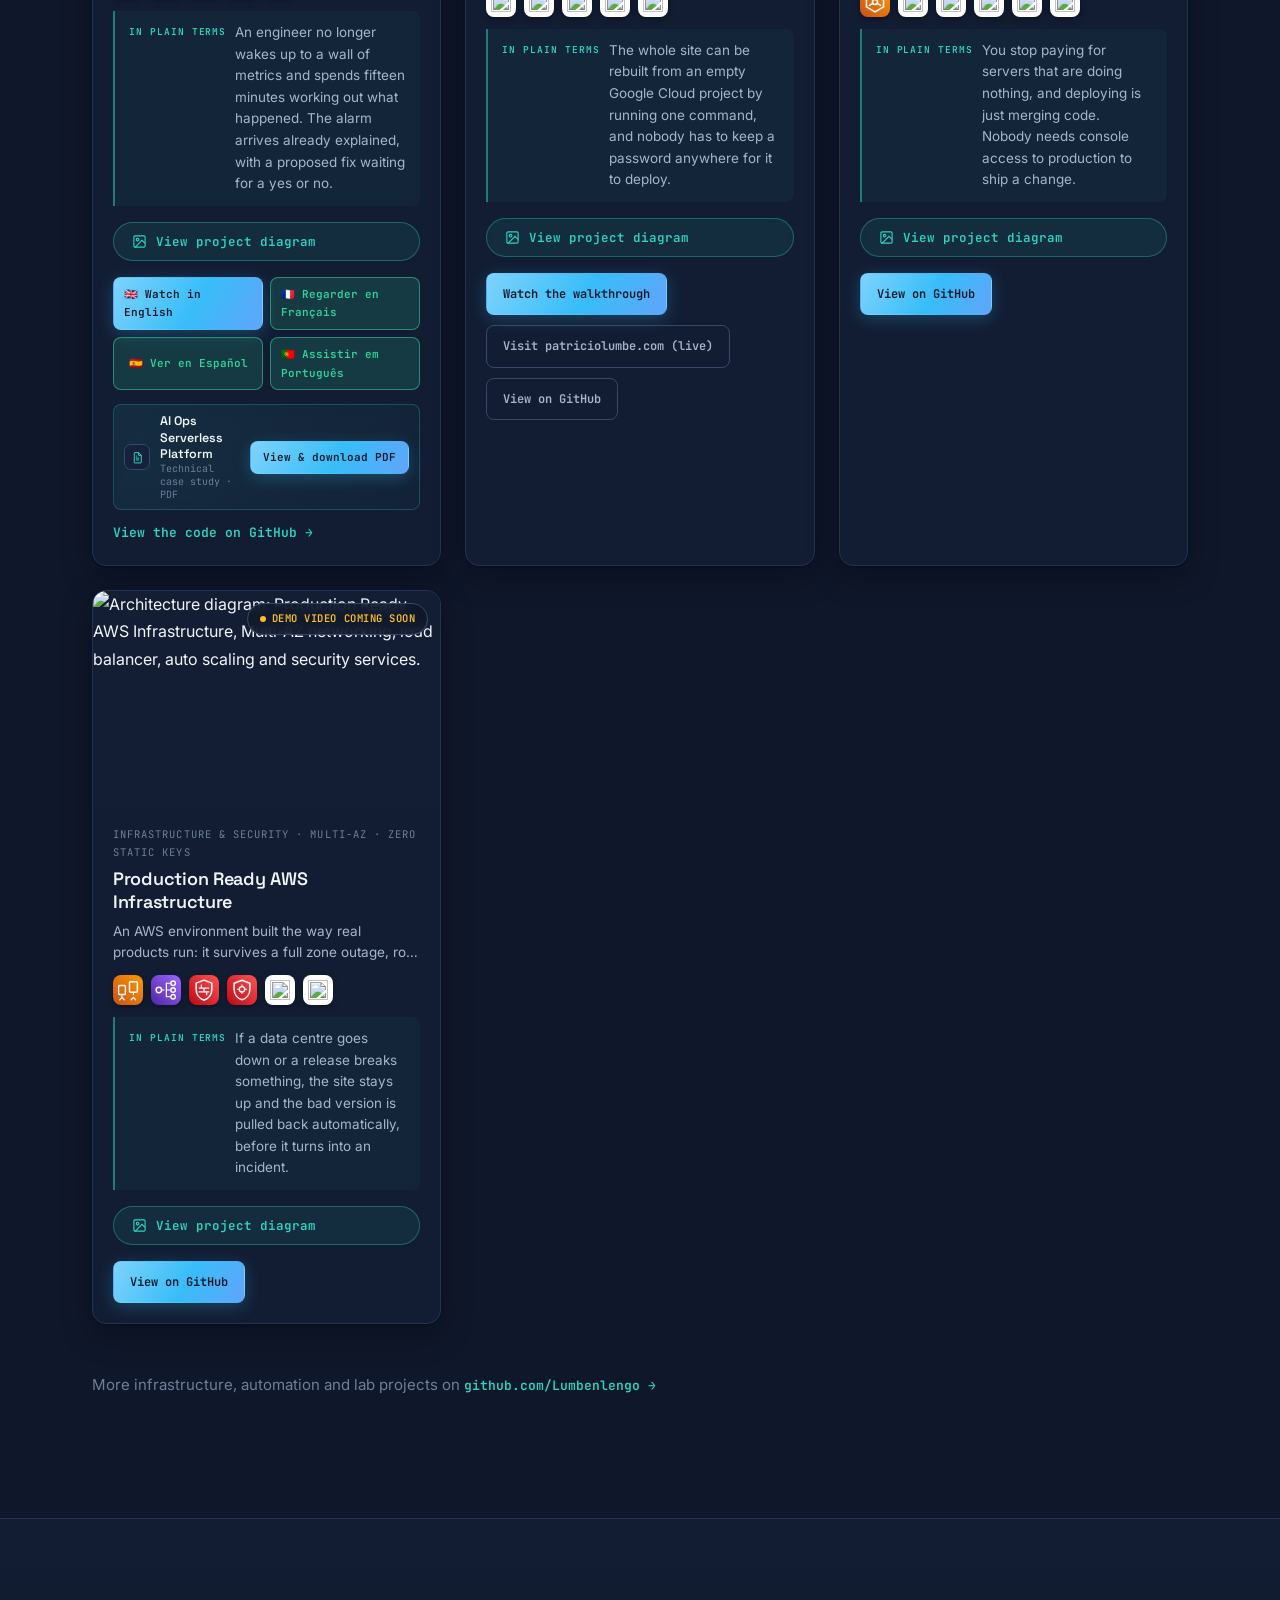
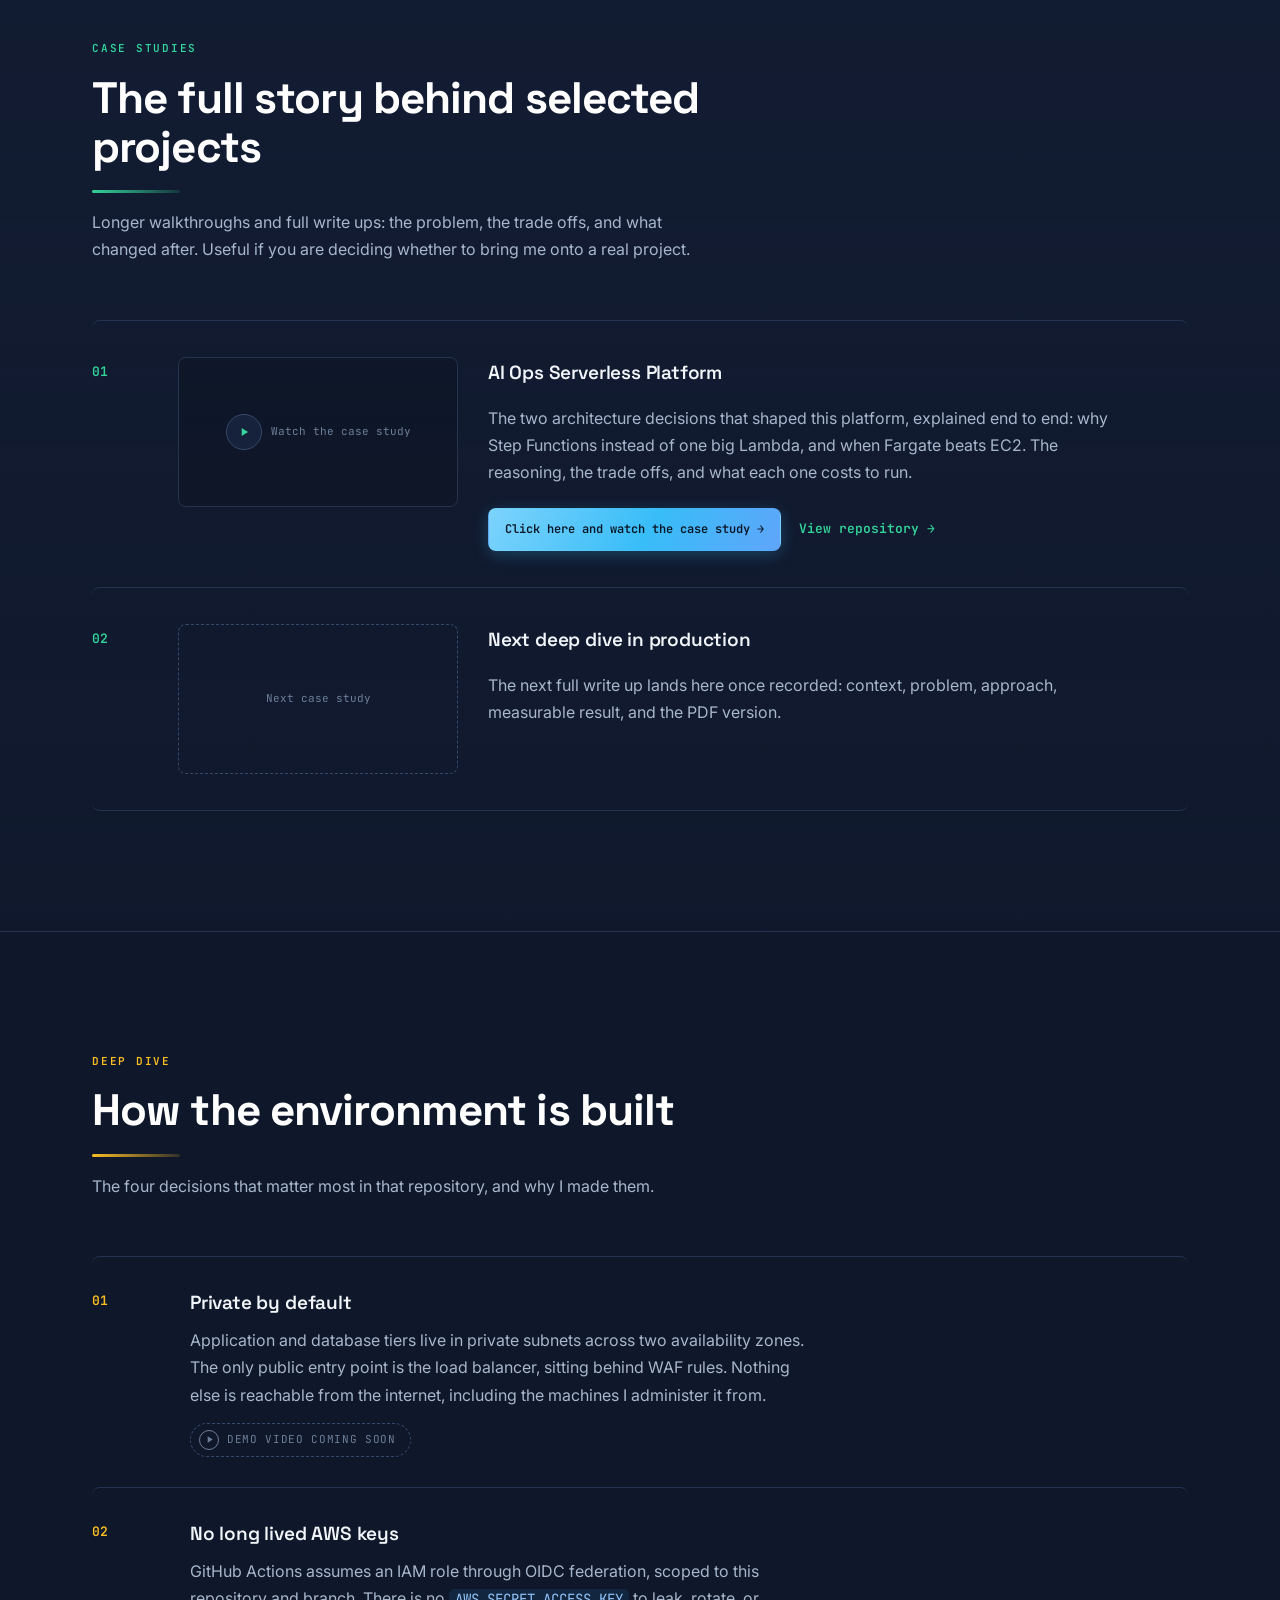
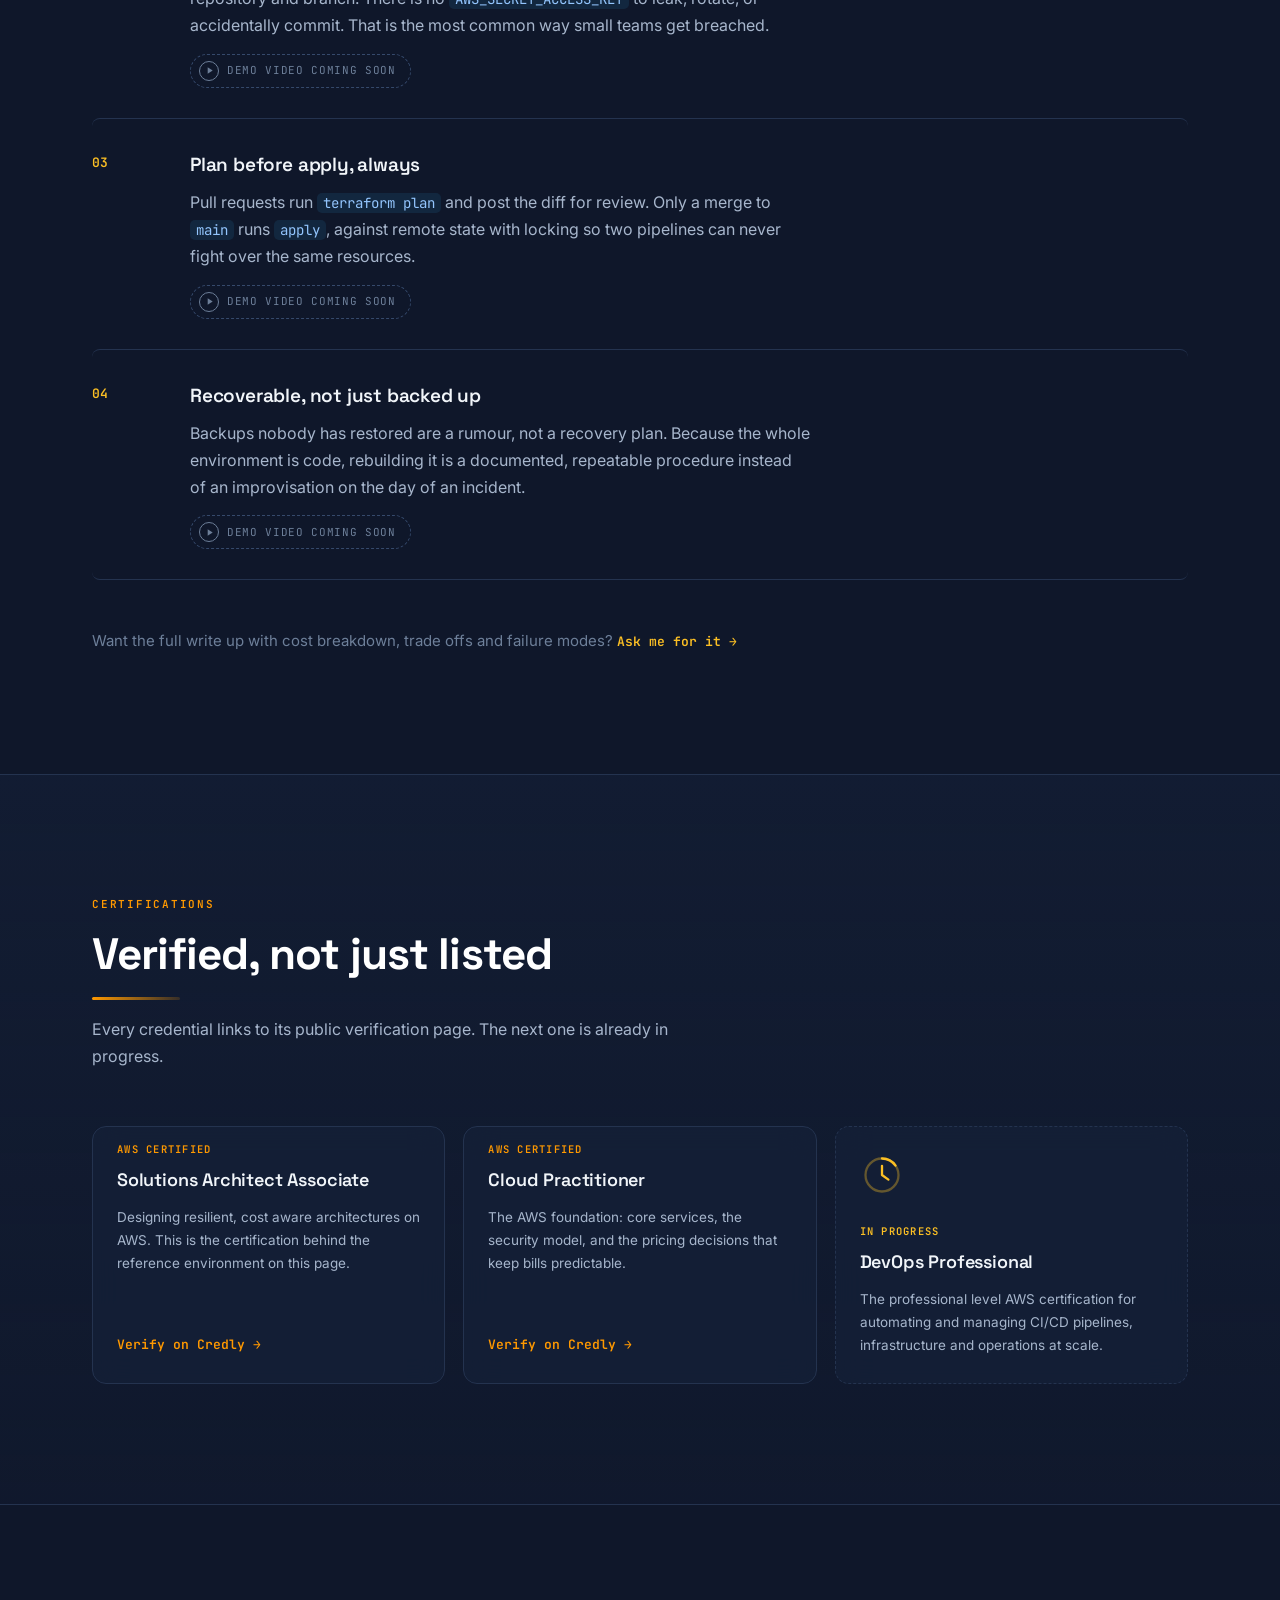
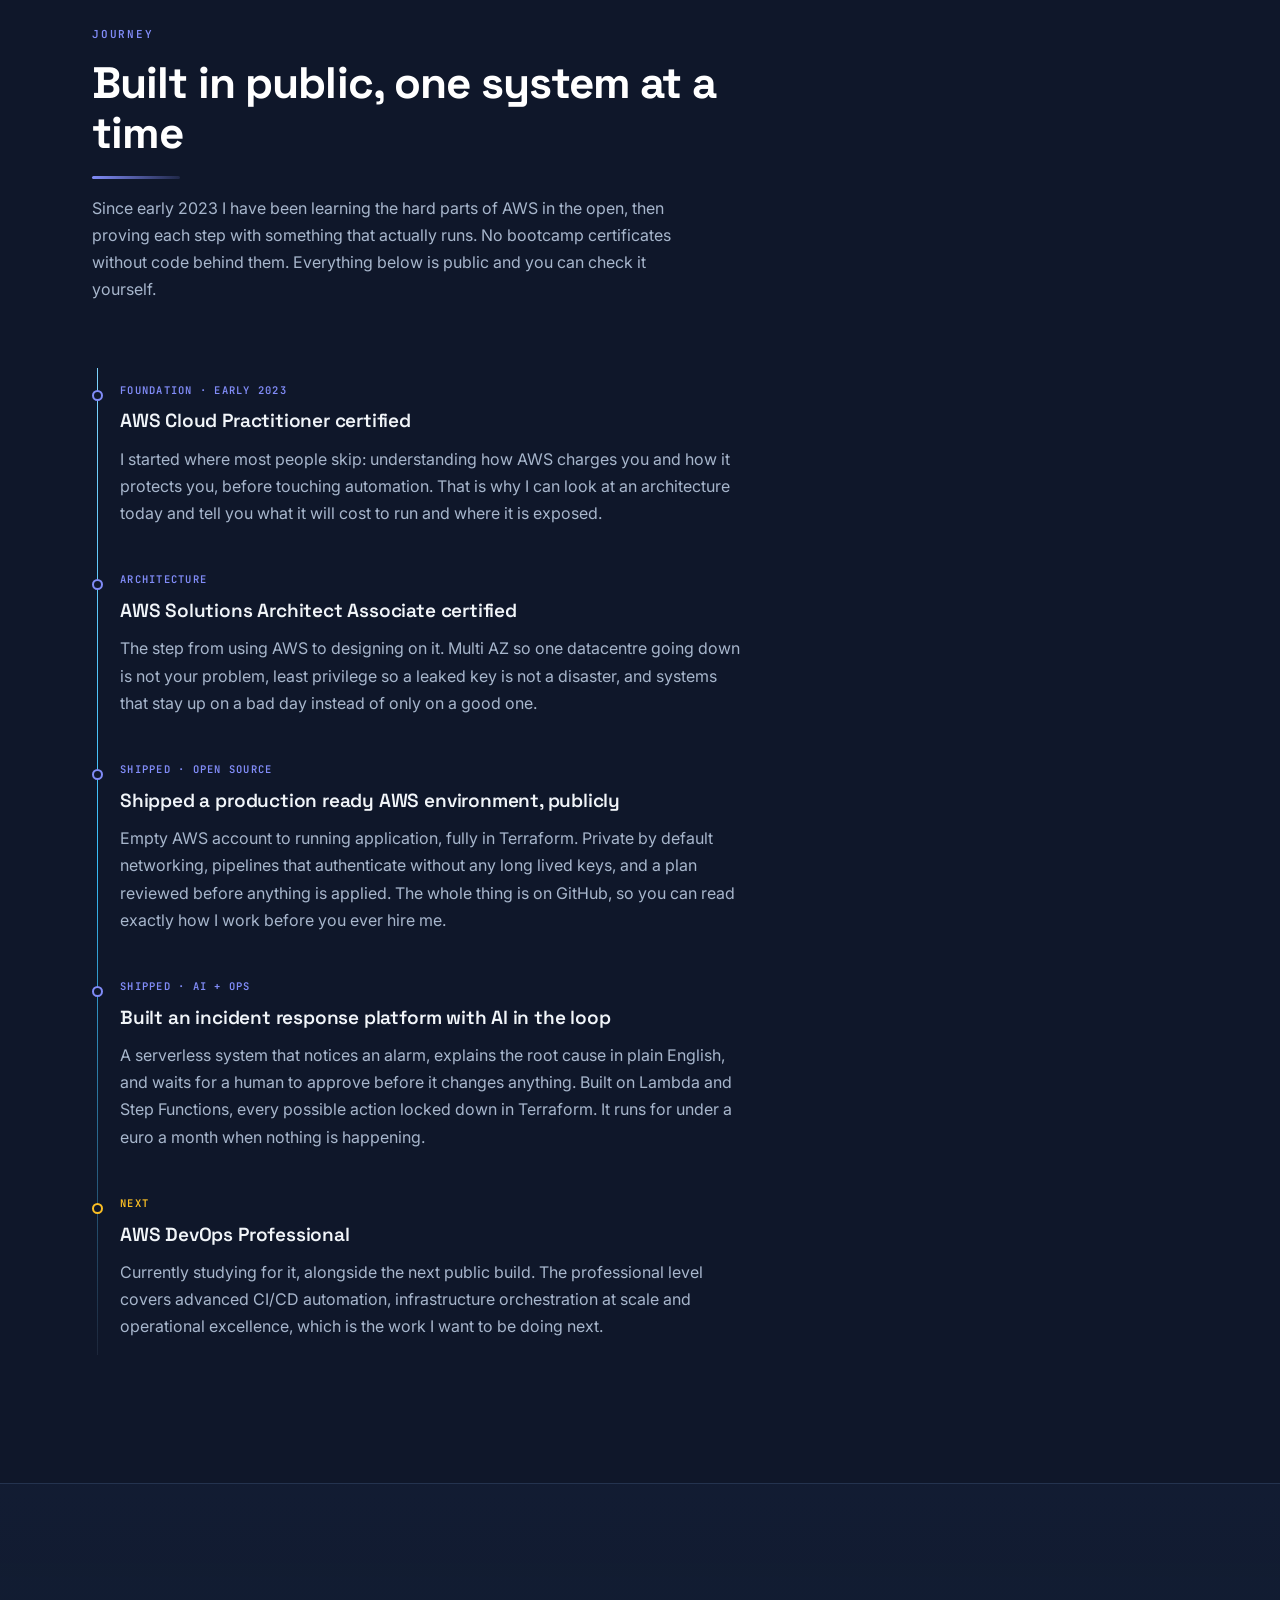
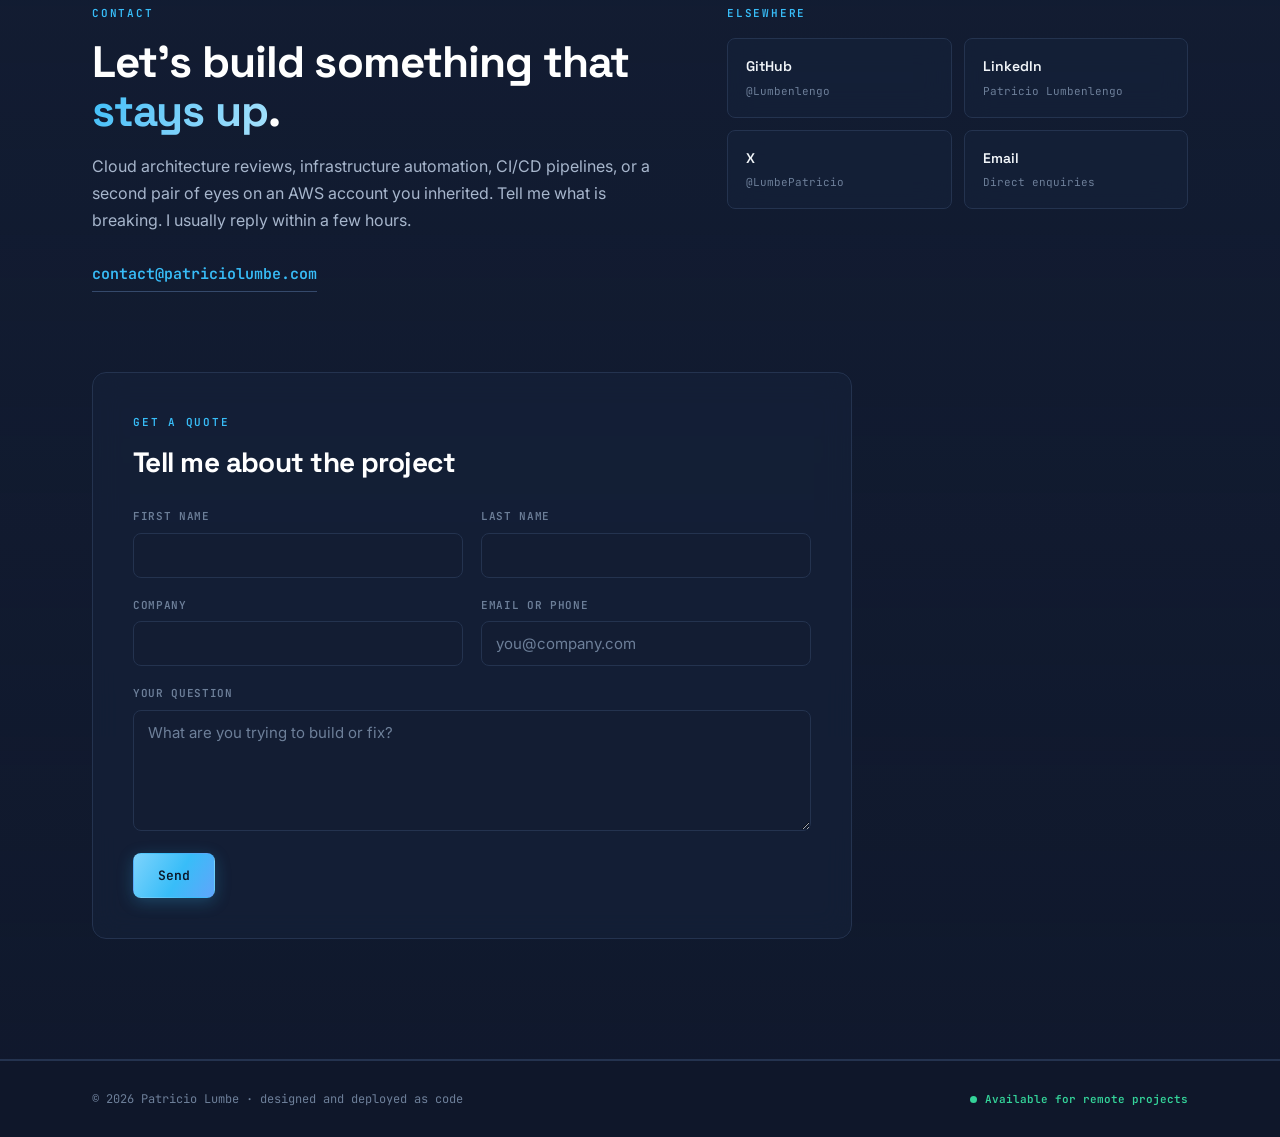
==== commit dde1afe6: "Add Spanish badge, polish About, extend zoom to 250%, trim project cards, adjust captions" ====
--- a/index.html
+++ b/index.html
@@ -210,7 +210,7 @@
           </div>
           <div class="metric">
             <dt class="metric-label">Languages spoken</dt>
-            <dd class="metric-value">PT · EN · FR</dd>
+            <dd class="metric-value">PT · EN · FR · ES</dd>
           </div>
           <div class="metric">
             <dt class="metric-label">Infrastructure as code</dt>
@@ -251,17 +251,21 @@
           <h2 class="section-title">I build cloud systems that hold up under <em>load</em> and <em>audit</em>.</h2>
 
           <p class="prose">
-            I learned cloud engineering by building real systems on my own time and fixing
-            them when they broke. In my Terraform and Kubernetes projects I was both the
-            builder and the person debugging it at 3am when something failed. That is how
-            I earned my AWS certifications: by proving good habits hold up in real systems,
-            not just on paper.
+            I learned cloud engineering by building and operating real systems end to end.
+            In my Terraform and Kubernetes projects, I played both roles: the one who built
+            the system and the one who diagnosed it when it broke. That is how I earned my
+            AWS certifications: by proving good habits hold up in real systems, not just on
+            paper.
           </p>
           <p class="prose">
-            I'm looking to bring that same discipline to a team, remote or on site. I speak
-            Portuguese, English and French, which comes in handy more often than you'd
-            expect when a technical decision needs to be explained clearly, whatever
-            language the room is in.
+            I document the reasoning behind decisions, including the ones I rejected, so a
+            team can follow the thinking.
+          </p>
+          <p class="prose">
+            I'm looking to bring that same discipline to a platform or DevOps team, remote
+            or on site. I speak Portuguese, English and French, which comes in handy more
+            often than you'd expect when a technical decision needs to be explained clearly,
+            whatever language the room is in.
           </p>
         </div>
       </div>
@@ -479,13 +483,6 @@
                 <li class="tech-mini-item" role="img" aria-label="Claude AI"><svg class="tech-mini-icon"><use href="icons.svg#i-claude"/></svg></li>
               </ul>
 
-              <ul class="proof">
-                <li class="proof-item"><span class="proof-value">Minutes</span><span class="proof-label">To understand an incident</span></li>
-                <li class="proof-item"><span class="proof-value">100%</span><span class="proof-label">Fixes need human approval</span></li>
-                <li class="proof-item"><span class="proof-value">8</span><span class="proof-label">Terraform modules</span></li>
-                <li class="proof-item"><span class="proof-value">&lt; €1</span><span class="proof-label">Per month when idle</span></li>
-              </ul>
-
               <div class="plain">
                 <span class="plain-label">In plain terms</span>
                 <p class="plain-text">An engineer no longer wakes up to a wall of metrics and spends fifteen minutes working out what happened. The alarm arrives already explained, with a proposed fix waiting for a yes or no.</p>
@@ -511,11 +508,6 @@
                 <a class="btn btn-lang-accent btn-sm" href="AWS_AI_OPS_demo/project-pt.html">🇵🇹 Assistir em Português</a>
               </div>
 
-              <p class="portfolio-hint">
-                You can watch the full video walkthrough end to end. Just click one of the
-                buttons above in your preferred language.
-              </p>
-
               <div class="ebook-cta glass reveal">
                 <span class="ebook-cta-icon" aria-hidden="true">
                   <svg viewBox="0 0 24 24" width="20" height="20" fill="none" stroke="currentColor" stroke-width="1.8"><path d="M7 3h7l5 5v13a1 1 0 01-1 1H7a1 1 0 01-1-1V4a1 1 0 011-1z"/><path d="M14 3v5h5"/><path d="M9 13h6M9 16.5h6M9 9.5h2"/></svg>
@@ -559,13 +551,6 @@
                 <li class="tech-mini-item" role="img" aria-label="GitHub Actions"><img class="tech-mini-icon tech-mini-icon-brand" src="https://cdn.simpleicons.org/githubactions/2088FF" alt="" loading="lazy" /></li>
               </ul>
 
-              <ul class="proof">
-                <li class="proof-item"><span class="proof-value">0</span><span class="proof-label">Service account keys stored</span></li>
-                <li class="proof-item"><span class="proof-value">5 min</span><span class="proof-label">Uptime check interval</span></li>
-                <li class="proof-item"><span class="proof-value">100%</span><span class="proof-label">Provisioned in Terraform</span></li>
-                <li class="proof-item"><span class="proof-value">2</span><span class="proof-label">Clouds, one workflow</span></li>
-              </ul>
-
               <div class="plain">
                 <span class="plain-label">In plain terms</span>
                 <p class="plain-text">The whole site can be rebuilt from an empty Google Cloud project by running one command, and nobody has to keep a password anywhere for it to deploy.</p>
@@ -581,11 +566,6 @@
                 View project diagram
               </button>
 
-              <p class="portfolio-hint">
-                The AWS projects on this page show what I build. This one shows how I run it:
-                monitored, budgeted, and provisioned entirely as code, on a second cloud.
-              </p>
-
               <div class="portfolio-actions">
                 <a class="btn btn-primary btn-sm" href="CLOUD_PORTFOLIO_demo/project-en.html">Watch the walkthrough</a>
                 <a class="btn btn-ghost btn-sm" href="https://patriciolumbe.com" target="_blank" rel="noopener">Visit patriciolumbe.com (live)</a>
@@ -616,13 +596,6 @@
                 <li class="tech-mini-item" role="img" aria-label="Grafana"><img class="tech-mini-icon tech-mini-icon-brand" src="https://cdn.simpleicons.org/grafana/F46800" alt="" loading="lazy" /></li>
                 <li class="tech-mini-item" role="img" aria-label="Terraform"><img class="tech-mini-icon tech-mini-icon-brand" src="https://cdn.simpleicons.org/terraform/844FBA" alt="" loading="lazy" /></li>
                 <li class="tech-mini-item" role="img" aria-label="GitHub Actions"><img class="tech-mini-icon tech-mini-icon-brand" src="https://cdn.simpleicons.org/githubactions/2088FF" alt="" loading="lazy" /></li>
-              </ul>
-
-              <ul class="proof">
-                <li class="proof-item"><span class="proof-value">0</span><span class="proof-label">Pods when the queue is empty</span></li>
-                <li class="proof-item"><span class="proof-value">0</span><span class="proof-label">Static credentials</span></li>
-                <li class="proof-item"><span class="proof-value">15s</span><span class="proof-label">Queue check interval</span></li>
-                <li class="proof-item"><span class="proof-value">3</span><span class="proof-label">Availability zones</span></li>
               </ul>
 
               <div class="plain">
@@ -640,11 +613,6 @@
                 View project diagram
               </button>
 
-              <p class="portfolio-hint">
-                Authentication happens through short lived tokens, never a stored key. Every
-                design decision, including what was rejected, is written up as an ADR.
-              </p>
-
               <div class="portfolio-actions">
                 <a class="btn btn-primary btn-sm" href="https://github.com/Lumbenlengo/eks-gitops-platform" target="_blank" rel="noopener">View on GitHub</a>
               </div>
@@ -673,13 +641,6 @@
                 <li class="tech-mini-item" role="img" aria-label="Amazon GuardDuty"><svg class="tech-mini-icon"><use href="icons.svg#i-guardduty"/></svg></li>
                 <li class="tech-mini-item" role="img" aria-label="Terraform"><img class="tech-mini-icon tech-mini-icon-brand" src="https://cdn.simpleicons.org/terraform/844FBA" alt="" loading="lazy" /></li>
                 <li class="tech-mini-item" role="img" aria-label="GitHub Actions"><img class="tech-mini-icon tech-mini-icon-brand" src="https://cdn.simpleicons.org/githubactions/2088FF" alt="" loading="lazy" /></li>
-              </ul>
-
-              <ul class="proof">
-                <li class="proof-item"><span class="proof-value">24</span><span class="proof-label">Resources provisioned in Terraform</span></li>
-                <li class="proof-item"><span class="proof-value">0</span><span class="proof-label">Static AWS keys</span></li>
-                <li class="proof-item"><span class="proof-value">Auto</span><span class="proof-label">Rollback on a bad deploy</span></li>
-                <li class="proof-item"><span class="proof-value">Multi-AZ</span><span class="proof-label">Survives a zone outage</span></li>
               </ul>
 
               <div class="plain">
@@ -696,11 +657,6 @@
                 <svg class="diagram-trigger-icon" viewBox="0 0 24 24" fill="none" stroke="currentColor" stroke-width="1.8"><rect x="3" y="3" width="18" height="18" rx="2"/><circle cx="9" cy="9" r="2"/><path d="M21 15l-5-5L5 21"/></svg>
                 View project diagram
               </button>
-
-              <p class="portfolio-hint">
-                Five disciplines in one repo: infrastructure as code, architecture, CI/CD,
-                security, and reliability engineering. Not a demo that only works once.
-              </p>
 
               <div class="portfolio-actions">
                 <a class="btn btn-primary btn-sm" href="https://github.com/Lumbenlengo/production-ready-aws-infrastructure" target="_blank" rel="noopener">View on GitHub</a>
--- a/CSS/05-proof.css
+++ b/CSS/05-proof.css
@@ -118,8 +118,8 @@
   background: rgba(9, 14, 26, 0.82);
   color: #f1f5f9;
   font-family: var(--sans);
-  font-size: 0.95em;
-  line-height: 1.5;
+  font-size: 0.8em;
+  line-height: 1.4;
 }
 
 @media (max-width: 620px) {
